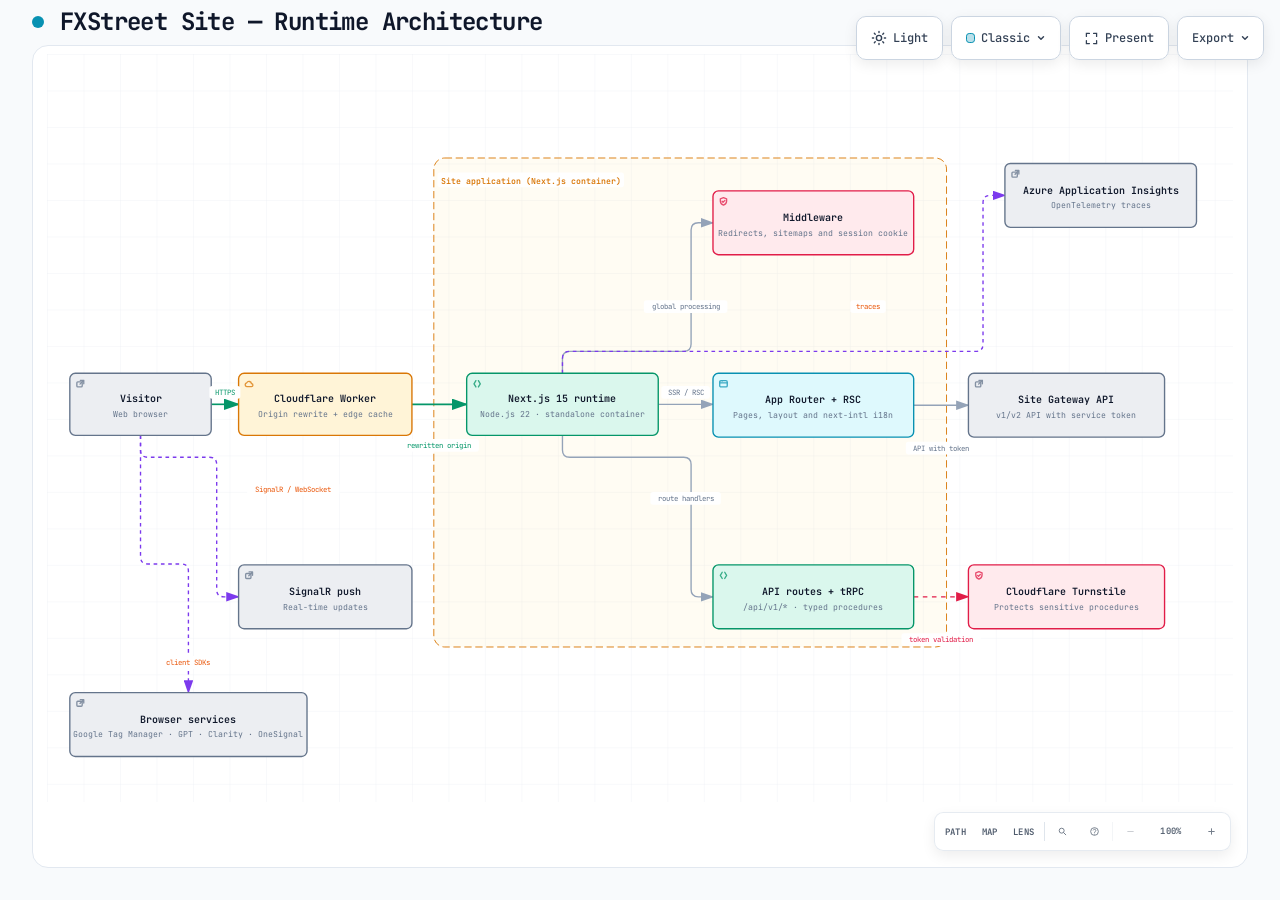
==== architecture/site/index.html @ 3ddbf37e "Publish Site runtime architecture diagram" ====
<!DOCTYPE html>
<html lang="en" data-theme="dark" data-preset="classic">
<head>
  <meta charset="UTF-8">
  <meta name="viewport" content="width=device-width, initial-scale=1.0">
  <meta name="generator" content="archify 2.16.0">
  <title>FXStreet Site — Runtime Architecture Diagram</title>
  <script>
    // Resolve the theme before first paint so light-preference users don't
    // see a dark flash. The toolbar script below re-applies with UI state.
    (function () {
      try {
        var theme = null;
        try {
          var param = new URLSearchParams(window.location.search).get('theme');
          if (param === 'light' || param === 'dark') theme = param;
          if (new URLSearchParams(window.location.search).get('embed') === '1') {
            document.documentElement.setAttribute('data-embed', 'true');
          }
          if (new URLSearchParams(window.location.search).get('present') === '1') {
            document.documentElement.setAttribute('data-present', 'true');
          }
        } catch (_) {}
        if (!theme) {
          try { theme = localStorage.getItem('archify-theme'); } catch (_) {}
        }
        if (theme !== 'light' && theme !== 'dark') {
          theme = window.matchMedia('(prefers-color-scheme: light)').matches ? 'light' : 'dark';
        }
        document.documentElement.setAttribute('data-theme', theme);
      } catch (_) {}
    })();
  </script>
  <!-- Async font load: a blackholed network must not block first paint.
       The body font stack falls back to system monospace until it lands. -->
  <link rel="preconnect" href="https://fonts.gstatic.com" crossorigin>
  <link href="https://fonts.googleapis.com/css2?family=JetBrains+Mono:wght@400;500;600;700&display=swap"
        rel="stylesheet" media="print" onload="this.media='all'">
  <noscript>
    <link href="https://fonts.googleapis.com/css2?family=JetBrains+Mono:wght@400;500;600;700&display=swap" rel="stylesheet">
  </noscript>
  <style>
    /* ==========================================================
       THEME VARIABLES — switch by toggling [data-theme] on <html>
       ========================================================== */
    :root,
    [data-theme="dark"] {
      --bg: #020617;
      --grid: #1e293b;
      --text: #ffffff;
      --text-muted: #94a3b8;
      --text-dim: #475569;
      /* UI chrome and menu hints need more contrast than SVG .t-dim accents */
      --text-faint: #7d8da1;

      --panel: rgba(15, 23, 42, 0.5);
      --panel-border: #1e293b;
      --lane-fill: rgba(15, 23, 42, 0.22);
      --lane-stroke: #334155;

      --arrow: #64748b;
      --arrow-emphasis: #34d399;

      /* Opaque mask color used behind semi-transparent component fills
         so the arrows drawn underneath are properly hidden. */
      --mask: #0f172a;

      --frontend-fill:    rgba(8, 51, 68, 0.4);
      --frontend-stroke:  #22d3ee;
      --backend-fill:     rgba(6, 78, 59, 0.4);
      --backend-stroke:   #34d399;
      --database-fill:    rgba(76, 29, 149, 0.4);
      --database-stroke:  #a78bfa;
      --cloud-fill:       rgba(120, 53, 15, 0.3);
      --cloud-stroke:     #fbbf24;
      --security-fill:    rgba(136, 19, 55, 0.4);
      --security-stroke:  #fb7185;
      --messagebus-fill:  rgba(251, 146, 60, 0.3);
      --messagebus-stroke:#fb923c;
      --external-fill:    rgba(30, 41, 59, 0.5);
      --external-stroke:  #94a3b8;

      --toolbar-bg:       rgba(15, 23, 42, 0.8);
      --toolbar-border:   #334155;
      --toolbar-text:     #e2e8f0;
      --toolbar-hover:    rgba(15, 23, 42, 0.95);
      --toolbar-menu-bg:  #0f172a;
    }

    [data-theme="light"] {
      --bg: #f8fafc;
      --grid: #e2e8f0;
      --text: #0f172a;
      --text-muted: #64748b;
      --text-dim: #94a3b8;
      --text-faint: #64748b;

      --panel: #ffffff;
      --panel-border: #e2e8f0;
      --lane-fill: rgba(248, 250, 252, 0.65);
      --lane-stroke: #cbd5e1;

      --arrow: #94a3b8;
      --arrow-emphasis: #059669;

      --mask: #ffffff;

      --frontend-fill:    rgba(34, 211, 238, 0.15);
      --frontend-stroke:  #0891b2;
      --backend-fill:     rgba(52, 211, 153, 0.18);
      --backend-stroke:   #059669;
      --database-fill:    rgba(167, 139, 250, 0.2);
      --database-stroke:  #7c3aed;
      --cloud-fill:       rgba(251, 191, 36, 0.18);
      --cloud-stroke:     #d97706;
      --security-fill:    rgba(251, 113, 133, 0.15);
      --security-stroke:  #e11d48;
      --messagebus-fill:  rgba(251, 146, 60, 0.15);
      --messagebus-stroke:#ea580c;
      --external-fill:    rgba(148, 163, 184, 0.18);
      --external-stroke:  #64748b;

      --toolbar-bg:       rgba(255, 255, 255, 0.92);
      --toolbar-border:   #cbd5e1;
      --toolbar-text:     #334155;
      --toolbar-hover:    #ffffff;
      --toolbar-menu-bg:  #ffffff;
    }

    /* ==========================================================
       SIGNAL FLOW — an opt-in, motion-forward visual preset.
       The variables also target a standalone exported SVG, whose
       root carries data-preset and data-theme directly.
       ========================================================== */
    [data-preset="signal-flow"][data-theme="dark"] {
      --bg: #030711;
      --grid: #15233a;
      --panel: rgba(6, 14, 28, 0.78);
      --panel-border: #1d3350;
      --lane-fill: rgba(9, 22, 40, 0.5);
      --lane-stroke: #2c4564;
      --text: #f5fbff;
      --text-muted: #9eb0c7;
      --text-dim: #52667f;
      --text-faint: #7890ad;
      --mask: #07101e;
      --frontend-fill: rgba(6, 182, 212, 0.14);
      --frontend-stroke: #67e8f9;
      --backend-fill: rgba(16, 185, 129, 0.14);
      --backend-stroke: #5eead4;
      --database-fill: rgba(139, 92, 246, 0.16);
      --database-stroke: #c4b5fd;
      --cloud-fill: rgba(245, 158, 11, 0.13);
      --cloud-stroke: #fcd34d;
      --security-fill: rgba(244, 63, 94, 0.13);
      --security-stroke: #fda4af;
      --messagebus-fill: rgba(249, 115, 22, 0.13);
      --messagebus-stroke: #fdba74;
      --external-fill: rgba(71, 85, 105, 0.24);
      --external-stroke: #a5b4c7;
      --arrow: #7890ad;
      --arrow-emphasis: #2dd4bf;
      --toolbar-bg: rgba(7, 16, 30, 0.86);
      --toolbar-border: #29415f;
      --toolbar-menu-bg: #07101e;
    }

    [data-preset="signal-flow"][data-theme="light"] {
      --bg: #f4f9fc;
      --grid: #d4e5ee;
      --panel: rgba(255, 255, 255, 0.82);
      --panel-border: #bfd5e2;
      --lane-fill: rgba(232, 243, 248, 0.62);
      --lane-stroke: #a9c5d5;
      --text: #102638;
      --text-muted: #587287;
      --text-dim: #8aa2b4;
      --text-faint: #668397;
      --mask: #ffffff;
      --frontend-fill: rgba(6, 182, 212, 0.09);
      --frontend-stroke: #0789a1;
      --backend-fill: rgba(5, 150, 105, 0.09);
      --backend-stroke: #087f69;
      --database-fill: rgba(124, 58, 237, 0.09);
      --database-stroke: #7254c7;
      --cloud-fill: rgba(217, 119, 6, 0.08);
      --cloud-stroke: #b9670b;
      --security-fill: rgba(225, 29, 72, 0.08);
      --security-stroke: #c53a59;
      --messagebus-fill: rgba(234, 88, 12, 0.08);
      --messagebus-stroke: #c65f27;
      --external-fill: rgba(100, 116, 139, 0.1);
      --external-stroke: #607a8c;
      --arrow: #7b97aa;
      --arrow-emphasis: #0d9488;
    }

    /* ==========================================================
       BLUEPRINT — a review-first drafting preset for deployment,
       infrastructure, and technical design documentation. It keeps
       the same semantic palette and geometry while trading glow for
       precise grid contrast, squared materials, and drafting marks.
       ========================================================== */
    [data-preset="blueprint"][data-theme="dark"] {
      --bg: #06131f;
      --grid: #17425a;
      --panel: rgba(7, 27, 43, 0.9);
      --panel-border: #27627f;
      --lane-fill: rgba(10, 43, 66, 0.36);
      --lane-stroke: #34799a;
      --text: #e3f6ff;
      --text-muted: #91b8ca;
      --text-dim: #557e92;
      --text-faint: #739caf;
      --mask: #0a2031;
      --frontend-fill: rgba(26, 157, 193, 0.14);
      --frontend-stroke: #66d9ef;
      --backend-fill: rgba(31, 155, 124, 0.13);
      --backend-stroke: #69dfbd;
      --database-fill: rgba(120, 105, 196, 0.14);
      --database-stroke: #b4a8ff;
      --cloud-fill: rgba(197, 145, 43, 0.13);
      --cloud-stroke: #ffd166;
      --security-fill: rgba(199, 76, 104, 0.13);
      --security-stroke: #ff8da1;
      --messagebus-fill: rgba(207, 112, 49, 0.13);
      --messagebus-stroke: #ffad66;
      --external-fill: rgba(84, 119, 139, 0.18);
      --external-stroke: #a7cad9;
      --arrow: #78a3b7;
      --arrow-emphasis: #64dfc1;
      --toolbar-bg: rgba(7, 28, 45, 0.92);
      --toolbar-border: #34799a;
      --toolbar-text: #d8f3ff;
      --toolbar-hover: rgba(18, 58, 83, 0.95);
      --toolbar-menu-bg: #0a2031;
    }

    [data-preset="blueprint"][data-theme="light"] {
      --bg: #edf7fa;
      --grid: #b5d5e1;
      --panel: rgba(249, 253, 255, 0.94);
      --panel-border: #78aabd;
      --lane-fill: rgba(210, 232, 240, 0.42);
      --lane-stroke: #83b2c4;
      --text: #123344;
      --text-muted: #4e7486;
      --text-dim: #86a6b4;
      --text-faint: #668c9d;
      --mask: #f9fdff;
      --frontend-fill: rgba(8, 145, 178, 0.08);
      --frontend-stroke: #087f9c;
      --backend-fill: rgba(5, 128, 101, 0.08);
      --backend-stroke: #08755f;
      --database-fill: rgba(100, 75, 180, 0.08);
      --database-stroke: #6757a8;
      --cloud-fill: rgba(181, 120, 15, 0.08);
      --cloud-stroke: #a86609;
      --security-fill: rgba(190, 48, 80, 0.07);
      --security-stroke: #b32f50;
      --messagebus-fill: rgba(196, 81, 22, 0.07);
      --messagebus-stroke: #b65120;
      --external-fill: rgba(79, 112, 128, 0.08);
      --external-stroke: #506f7e;
      --arrow: #6d93a5;
      --arrow-emphasis: #087f69;
      --toolbar-bg: rgba(247, 252, 254, 0.94);
      --toolbar-border: #8ab5c5;
      --toolbar-text: #294f61;
      --toolbar-hover: #ffffff;
      --toolbar-menu-bg: #f9fdff;
    }

    /* ==========================================================
       EDITORIAL — a warm, publication-minded preset for design
       reviews, launch notes, and documentation. The diagram keeps
       the same semantic palette and exact geometry, but trades
       software chrome for paper, ink, ruled structure, and one
       restrained vermilion accent.
       ========================================================== */
    [data-preset="editorial"][data-theme="dark"] {
      --bg: #181611;
      --grid: #39342a;
      --panel: rgba(35, 31, 24, 0.96);
      --panel-border: #625a4a;
      --lane-fill: rgba(52, 46, 35, 0.46);
      --lane-stroke: #726957;
      --text: #f4eddf;
      --text-muted: #b9ae9b;
      --text-dim: #776e60;
      --text-faint: #9d917e;
      --mask: #231f18;
      --frontend-fill: rgba(43, 133, 142, 0.16);
      --frontend-stroke: #7fc6c7;
      --backend-fill: rgba(63, 132, 92, 0.16);
      --backend-stroke: #8fc29e;
      --database-fill: rgba(117, 91, 141, 0.17);
      --database-stroke: #c0a4d0;
      --cloud-fill: rgba(170, 119, 49, 0.16);
      --cloud-stroke: #d8ad68;
      --security-fill: rgba(157, 69, 65, 0.17);
      --security-stroke: #df9085;
      --messagebus-fill: rgba(174, 79, 42, 0.16);
      --messagebus-stroke: #df946f;
      --external-fill: rgba(126, 115, 96, 0.18);
      --external-stroke: #b8ad99;
      --arrow: #948978;
      --arrow-emphasis: #dd6b3d;
      --toolbar-bg: rgba(35, 31, 24, 0.92);
      --toolbar-border: #625a4a;
      --toolbar-text: #eee5d5;
      --toolbar-hover: #302a20;
      --toolbar-menu-bg: #231f18;
    }

    [data-preset="editorial"][data-theme="light"] {
      --bg: #f2eee5;
      --grid: #d8d0c2;
      --panel: rgba(251, 248, 241, 0.97);
      --panel-border: #c4b9a6;
      --lane-fill: rgba(229, 221, 207, 0.42);
      --lane-stroke: #b8aa94;
      --text: #242018;
      --text-muted: #6f6658;
      --text-dim: #a09788;
      --text-faint: #817767;
      --mask: #fbf8f1;
      --frontend-fill: rgba(31, 117, 126, 0.09);
      --frontend-stroke: #287e84;
      --backend-fill: rgba(42, 119, 75, 0.09);
      --backend-stroke: #397b53;
      --database-fill: rgba(105, 75, 130, 0.09);
      --database-stroke: #765d86;
      --cloud-fill: rgba(157, 103, 31, 0.1);
      --cloud-stroke: #9a671f;
      --security-fill: rgba(153, 58, 52, 0.09);
      --security-stroke: #9e463f;
      --messagebus-fill: rgba(182, 70, 27, 0.09);
      --messagebus-stroke: #ad4b25;
      --external-fill: rgba(101, 91, 75, 0.09);
      --external-stroke: #746b5e;
      --arrow: #8a806f;
      --arrow-emphasis: #bb4c23;
      --toolbar-bg: rgba(251, 248, 241, 0.94);
      --toolbar-border: #c4b9a6;
      --toolbar-text: #40392f;
      --toolbar-hover: #fffdf8;
      --toolbar-menu-bg: #fbf8f1;
    }

    * { margin: 0; padding: 0; box-sizing: border-box; }

    body {
      font-family: 'JetBrains Mono', ui-monospace, SFMono-Regular, Menlo, Consolas, 'DejaVu Sans Mono', 'Liberation Mono', 'Noto Sans Mono CJK SC', 'PingFang SC', 'Hiragino Sans GB', 'Microsoft YaHei', monospace;
      background: var(--bg);
      min-height: 100vh;
      padding: 2rem;
      color: var(--text);
      transition: background 0.2s ease, color 0.2s ease;
    }

    html[data-preset="signal-flow"] body {
      background-image:
        radial-gradient(circle at 18% -8%, rgba(34, 211, 238, 0.14), transparent 34rem),
        radial-gradient(circle at 92% 18%, rgba(139, 92, 246, 0.12), transparent 30rem);
      background-attachment: fixed;
    }
    html[data-preset="signal-flow"][data-theme="light"] body {
      background-image:
        radial-gradient(circle at 18% -8%, rgba(6, 182, 212, 0.12), transparent 34rem),
        radial-gradient(circle at 92% 18%, rgba(139, 92, 246, 0.08), transparent 30rem);
    }
    html[data-preset="blueprint"] body {
      background-image:
        linear-gradient(var(--grid) 1px, transparent 1px),
        linear-gradient(90deg, var(--grid) 1px, transparent 1px);
      background-size: 32px 32px;
      background-position: -1px -1px;
      background-attachment: fixed;
    }
    html[data-preset="editorial"] body {
      background-image:
        linear-gradient(90deg, transparent 0, transparent 5.4rem, color-mix(in srgb, var(--security-stroke) 18%, transparent) 5.4rem, color-mix(in srgb, var(--security-stroke) 18%, transparent) calc(5.4rem + 1px), transparent calc(5.4rem + 1px)),
        repeating-linear-gradient(0deg, transparent 0, transparent 31px, color-mix(in srgb, var(--grid) 36%, transparent) 31px, color-mix(in srgb, var(--grid) 36%, transparent) 32px);
      background-attachment: fixed;
    }

    /* Gallery/embed mode keeps the generated artifact as the source of truth
       while presenting only its diagram surface inside a proof card. */
    html[data-embed="true"] body {
      min-height: 0;
      padding: 0;
      overflow: hidden;
      background: var(--bg);
      background-image: none;
    }
    html[data-embed="true"] .toolbar,
    html[data-embed="true"] .header,
    html[data-embed="true"] .cards,
    html[data-embed="true"] .diagram-nav,
    html[data-embed="true"] .overview-map,
    html[data-embed="true"] .focus-chip,
    html[data-embed="true"] .route-probe,
    html[data-embed="true"] .semantic-lens,
    html[data-embed="true"] .diagram-guide,
    html[data-embed="true"] .node-finder,
    html[data-embed="true"] .guided-views { display: none !important; }
    html[data-embed="true"] .container { max-width: none; }
    html[data-embed="true"] .diagram-container {
      padding: 0.5rem;
      border: 0;
      border-radius: 0;
      box-shadow: none;
    }
    html[data-embed="true"] .diagram-container svg { min-width: 0; }

    /* Share Chapter Cue lives in the HTML viewer layer, not inside the SVG.
       It gives one-shot embeds a title, authored note, truthful stop order,
       and lifecycle state while canonical diagram geometry stays untouched. */
    .share-chapter-cue { display: none; }
    html[data-embed="true"][data-share-playback="true"] .share-chapter-cue:not([hidden]),
    html[data-embed="true"][data-share-moment="true"] .share-chapter-cue:not([hidden]) {
      position: absolute;
      z-index: 18;
      top: 0.85rem;
      left: 50%;
      display: grid;
      grid-template-columns: auto minmax(9rem, 13.5rem) minmax(0, 1fr);
      align-items: center;
      gap: 0.45rem 0.85rem;
      width: min(52rem, calc(100% - 1.5rem));
      min-height: 3.35rem;
      padding: 0.55rem 0.75rem 0.65rem;
      overflow: hidden;
      border: 1px solid color-mix(in srgb, var(--frontend-stroke) 42%, var(--toolbar-border));
      border-radius: 0.75rem;
      background:
        linear-gradient(115deg, color-mix(in srgb, var(--frontend-fill) 52%, transparent), transparent 45%),
        color-mix(in srgb, var(--toolbar-menu-bg) 92%, transparent);
      color: var(--toolbar-text);
      box-shadow: 0 14px 42px rgba(0, 0, 0, 0.3), inset 0 1px 0 rgba(255, 255, 255, 0.045);
      backdrop-filter: blur(16px);
      pointer-events: none;
      animation: archify-share-cue-enter 280ms cubic-bezier(0.22, 1, 0.36, 1) both;
    }
    html[data-preset="blueprint"] .share-chapter-cue {
      border-radius: 0.2rem;
      background:
        linear-gradient(90deg, color-mix(in srgb, var(--frontend-fill) 46%, transparent), transparent 36%),
        var(--toolbar-menu-bg);
      box-shadow: 0 10px 28px rgba(0, 0, 0, 0.2);
      backdrop-filter: none;
    }
    html[data-preset="editorial"] .share-chapter-cue {
      border-color: var(--panel-border);
      background:
        linear-gradient(90deg, color-mix(in srgb, var(--security-fill) 58%, transparent), transparent 42%),
        var(--toolbar-menu-bg);
      box-shadow: 0 10px 30px color-mix(in srgb, #000 18%, transparent);
      backdrop-filter: none;
    }
    html[data-preset="editorial"] .share-chapter-state { color: var(--arrow-emphasis); }
    html[data-preset="editorial"] .share-chapter-state::before {
      border-radius: 0;
      box-shadow: none;
      transform: rotate(45deg) scale(0.8);
    }
    .share-chapter-index {
      display: grid;
      gap: 0.12rem;
      min-width: 5rem;
      padding-right: 0.75rem;
      border-right: 1px solid var(--toolbar-border);
    }
    .share-chapter-state {
      display: inline-flex;
      align-items: center;
      gap: 0.36rem;
      color: var(--frontend-stroke);
      font-size: 0.5rem;
      font-weight: 800;
      letter-spacing: 0.14em;
      text-transform: uppercase;
    }
    .share-chapter-state::before {
      width: 0.38rem;
      height: 0.38rem;
      border-radius: 50%;
      background: currentColor;
      box-shadow: 0 0 10px currentColor;
      content: '';
    }
    .share-chapter-cue[data-state="playing"] .share-chapter-state::before {
      animation: archify-share-cue-pulse 1.15s ease-in-out infinite;
    }
    .share-chapter-count {
      color: var(--text-faint);
      font-size: 0.5rem;
      font-weight: 700;
      letter-spacing: 0.08em;
      text-transform: uppercase;
    }
    .share-chapter-copy { min-width: 0; }
    .share-chapter-copy strong,
    .share-chapter-copy small,
    .share-chapter-route {
      display: block;
      overflow: hidden;
      text-overflow: ellipsis;
      white-space: nowrap;
    }
    .share-chapter-copy strong {
      color: var(--toolbar-text);
      font-size: 0.6875rem;
      line-height: 1.35;
    }
    .share-chapter-copy small {
      margin-top: 0.08rem;
      color: var(--text-muted);
      font-size: 0.5rem;
      line-height: 1.35;
    }
    .share-chapter-route {
      color: color-mix(in srgb, var(--frontend-stroke) 76%, var(--text-muted));
      font-size: 0.5625rem;
      font-weight: 650;
      letter-spacing: 0.015em;
      text-align: right;
    }
    .share-chapter-progress {
      position: absolute;
      right: 0;
      bottom: 0;
      left: 0;
      height: 2px;
      overflow: hidden;
      background: color-mix(in srgb, var(--toolbar-border) 72%, transparent);
    }
    .share-chapter-progress span {
      display: block;
      width: 100%;
      height: 100%;
      background: linear-gradient(90deg, var(--frontend-stroke), var(--database-stroke));
      box-shadow: 0 0 12px var(--frontend-stroke);
      transform: scaleX(0);
      transform-origin: left center;
    }

    /* Presentation Stage is a viewer-only layer: it gives the live diagram
       the viewport while keeping guided views, theme, focus, and exports real.
       Embed mode wins when both query parameters are present. */
    html[data-present="true"]:not([data-embed="true"]) body {
      height: 100dvh;
      min-height: 0;
      padding: 1rem;
      overflow: hidden;
    }
    html[data-present="true"]:not([data-embed="true"]) .container {
      display: flex;
      flex-direction: column;
      gap: 0.75rem;
      width: 100%;
      max-width: none;
      height: calc(100dvh - 2rem);
    }
    html[data-present="true"]:not([data-embed="true"]) .header {
      flex: none;
      min-width: 0;
      margin: 0;
      padding-right: 23rem;
    }
    html[data-present="true"]:not([data-embed="true"]) .header-row { margin-bottom: 0.25rem; }
    html[data-present="true"]:not([data-embed="true"]) .subtitle {
      overflow: hidden;
      text-overflow: ellipsis;
      white-space: nowrap;
    }
    html[data-present="true"]:not([data-embed="true"]) .guided-views {
      flex: none;
      margin-bottom: 0;
    }
    html[data-present="true"]:not([data-embed="true"]) .diagram-container {
      display: flex;
      flex: 1 1 auto;
      align-items: center;
      justify-content: center;
      min-height: 0;
      padding: 0.75rem;
      padding-bottom: calc(0.75rem + var(--archify-nav-reserve));
    }
    html[data-present="true"]:not([data-embed="true"]) .diagram-container > svg {
      flex: 1 1 auto;
      height: 100%;
      min-height: 0;
      width: 100%;
      min-width: 0;
    }
    html[data-present="true"]:not([data-embed="true"]) .cards { display: none; }
    html[data-present="true"]:not([data-embed="true"]) #btn-present {
      border-color: var(--frontend-stroke);
      color: var(--frontend-stroke);
    }

    /* The reader owns only the outer scale. Wide diagrams keep one authored
       SVG/viewBox while the runtime chooses a desktop width from the actual
       vertical budget. This avoids device-specific files and breakpoint
       jumps between a laptop and a tall monitor. */
    .container {
      width: 100%;
      max-width: var(--archify-reader-width, 1440px);
      margin: 0 auto;
    }
    @media (min-width: 768px) and (max-height: 920px) {
      .header { margin-bottom: 1rem; }
      .diagram-container { padding: 1rem; }
      .cards { margin-top: 1rem; }
      .card { padding: 1rem; }
    }

    .header { margin-bottom: 1.5rem; padding-right: 29.5rem; }

    html[data-preset="signal-flow"] .header,
    html[data-preset="blueprint"] .header,
    html[data-preset="editorial"] .header { padding-right: 29.5rem; }

    .header-row {
      display: flex;
      align-items: center;
      gap: 1rem;
      margin-bottom: 0.5rem;
    }

    .pulse-dot {
      width: 12px;
      height: 12px;
      background: var(--frontend-stroke);
      border-radius: 50%;
      animation: none;
    }

    html[data-motion-capable="true"] .pulse-dot { animation: pulse 2s infinite; }

    @keyframes pulse {
      0%, 100% { opacity: 1; }
      50% { opacity: 0.5; }
    }

    h1 {
      font-size: 1.5rem;
      font-weight: 700;
      letter-spacing: -0.025em;
    }

    .subtitle {
      color: var(--text-muted);
      font-size: 0.875rem;
      margin-left: 1.75rem;
    }

    html[data-preset="signal-flow"] .header-row::after {
      content: attr(data-preset-badge-signal-flow);
      margin-left: auto;
      color: var(--frontend-stroke);
      border: 1px solid var(--frontend-stroke);
      border-radius: 999px;
      padding: 0.28rem 0.6rem;
      font-size: 0.625rem;
      letter-spacing: 0.12em;
      opacity: 0.82;
      box-shadow: 0 0 20px rgba(34, 211, 238, 0.12);
      white-space: nowrap;
    }

    html[data-preset="blueprint"] .pulse-dot {
      width: 10px;
      height: 10px;
      border: 1px solid var(--frontend-stroke);
      border-radius: 1px;
      background: transparent;
      box-shadow: inset 0 0 0 2px var(--bg);
      transform: rotate(45deg);
      animation: none;
    }
    html[data-preset="blueprint"] .header-row::after {
      content: attr(data-preset-badge-blueprint);
      margin-left: auto;
      padding: 0.28rem 0.55rem;
      border-top: 1px solid var(--frontend-stroke);
      border-bottom: 1px solid var(--frontend-stroke);
      color: var(--frontend-stroke);
      font-size: 0.5625rem;
      font-weight: 700;
      letter-spacing: 0.14em;
      white-space: nowrap;
    }

    html[data-preset="editorial"] h1,
    html[data-preset="editorial"] .card h3 {
      font-family: Georgia, 'Times New Roman', 'Songti SC', STSong, serif;
      letter-spacing: -0.02em;
    }
    html[data-preset="editorial"] h1 { font-size: 1.72rem; font-weight: 600; }
    html[data-preset="editorial"] .pulse-dot {
      width: 9px;
      height: 9px;
      border: 1px solid var(--arrow-emphasis);
      border-radius: 0;
      background: var(--arrow-emphasis);
      box-shadow: 0 0 0 3px color-mix(in srgb, var(--arrow-emphasis) 14%, transparent);
      transform: rotate(45deg);
      animation: none;
    }
    html[data-preset="editorial"] .header-row::after {
      content: attr(data-preset-badge-editorial);
      margin-left: auto;
      padding: 0.32rem 0 0.24rem;
      border-bottom: 2px solid var(--arrow-emphasis);
      color: var(--arrow-emphasis);
      font-family: Georgia, 'Times New Roman', serif;
      font-size: 0.625rem;
      font-style: italic;
      font-weight: 600;
      letter-spacing: 0.08em;
      white-space: nowrap;
    }

    .diagram-container {
      --archify-nav-reserve: 0px;
      background: var(--panel);
      border-radius: 1rem;
      border: 1px solid var(--panel-border);
      padding: 1.5rem;
      padding-bottom: calc(1.5rem + var(--archify-nav-reserve));
      overflow: hidden;
      position: relative;
    }

    html[data-preset="signal-flow"] .diagram-container {
      position: relative;
      overflow: hidden;
      background: linear-gradient(180deg, rgba(8, 20, 38, 0.82), rgba(3, 8, 18, 0.94));
      box-shadow: inset 0 1px 0 rgba(255, 255, 255, 0.04), 0 28px 80px rgba(0, 0, 0, 0.34);
    }
    html[data-preset="signal-flow"][data-theme="light"] .diagram-container {
      background: linear-gradient(180deg, rgba(255, 255, 255, 0.9), rgba(237, 246, 250, 0.94));
      box-shadow: inset 0 1px 0 rgba(255, 255, 255, 0.72), 0 24px 60px rgba(45, 78, 99, 0.12);
    }
    html[data-preset="blueprint"] .diagram-container {
      border-color: var(--panel-border);
      border-radius: 0.35rem;
      background: var(--panel);
      box-shadow:
        inset 0 0 0 1px color-mix(in srgb, var(--panel-border) 34%, transparent),
        0 18px 48px rgba(0, 0, 0, 0.16);
    }
    html[data-preset="blueprint"] .diagram-container::after {
      content: "";
      position: absolute;
      z-index: 10;
      inset: 0.7rem;
      pointer-events: none;
      background:
        linear-gradient(var(--frontend-stroke), var(--frontend-stroke)) left top / 1.35rem 1px no-repeat,
        linear-gradient(var(--frontend-stroke), var(--frontend-stroke)) left top / 1px 1.35rem no-repeat,
        linear-gradient(var(--frontend-stroke), var(--frontend-stroke)) right top / 1.35rem 1px no-repeat,
        linear-gradient(var(--frontend-stroke), var(--frontend-stroke)) right top / 1px 1.35rem no-repeat,
        linear-gradient(var(--frontend-stroke), var(--frontend-stroke)) left bottom / 1.35rem 1px no-repeat,
        linear-gradient(var(--frontend-stroke), var(--frontend-stroke)) left bottom / 1px 1.35rem no-repeat,
        linear-gradient(var(--frontend-stroke), var(--frontend-stroke)) right bottom / 1.35rem 1px no-repeat,
        linear-gradient(var(--frontend-stroke), var(--frontend-stroke)) right bottom / 1px 1.35rem no-repeat;
      opacity: 0.58;
    }
    html[data-preset="editorial"] .diagram-container {
      overflow: hidden;
      border-color: var(--panel-border);
      border-radius: 0.38rem;
      background:
        linear-gradient(90deg, color-mix(in srgb, var(--security-fill) 58%, transparent), transparent 12%),
        var(--panel);
      box-shadow:
        0 1px 0 color-mix(in srgb, var(--text) 6%, transparent),
        0 18px 48px color-mix(in srgb, #000 19%, transparent);
    }
    html[data-preset="editorial"] .diagram-container::after {
      position: absolute;
      z-index: 10;
      top: 0.72rem;
      right: 1.25rem;
      padding: 0.2rem 0.52rem;
      border: 1px solid var(--panel-border);
      background: var(--panel);
      color: var(--arrow-emphasis);
      content: attr(data-preset-badge-editorial-plate);
      font-family: Georgia, 'Times New Roman', serif;
      font-size: 0.52rem;
      font-style: italic;
      font-weight: 600;
      letter-spacing: 0.09em;
      pointer-events: none;
    }
    html[data-embed="true"][data-preset="editorial"] .diagram-container::after { display: none; }
    html[data-motion-capable="true"][data-preset="signal-flow"][data-ambient-motion="running"] .diagram-container::before {
      content: "";
      position: absolute;
      inset: 0;
      pointer-events: none;
      background: linear-gradient(115deg, transparent 28%, rgba(103, 232, 249, 0.035) 48%, transparent 68%);
      transform: translateX(-70%);
      animation: archify-signal-scan 4.8s ease-in-out 1 both;
    }

    /* Motion Governor gives the reader a real static state and gives the
       strongest semantic action the only motion budget. Atmosphere resets to
       its authored base instead of freezing mid-cycle. Static artifacts never
       start a decorative pulse or scan. */
    html:not([data-motion-capable="true"]) svg[data-animation="trace"] [data-animate] {
      animation: none !important;
    }
    html[data-motion="still"] .pulse-dot,
    html[data-motion="still"] .diagram-container::before,
    html[data-motion="still"] svg[data-animation="trace"] [data-animate],
    html[data-motion-owner] .pulse-dot,
    html[data-motion-owner] .diagram-container::before,
    html[data-motion-owner] svg[data-animation="trace"] [data-animate],
    html[data-embed="true"] .pulse-dot,
    html[data-embed="true"] .diagram-container::before,
    html[data-share-playback="true"] .pulse-dot,
    html[data-share-playback="true"] .diagram-container::before,
    html[data-document-hidden="true"] .pulse-dot,
    html[data-document-hidden="true"] .diagram-container::before,
    html[data-document-hidden="true"] svg[data-animation="trace"] [data-animate] {
      animation: none !important;
    }
    html[data-motion="still"] .diagram-container::before,
    html[data-motion-owner] .diagram-container::before,
    html[data-embed="true"] .diagram-container::before,
    html[data-share-playback="true"] .diagram-container::before {
      opacity: 0;
    }
    html[data-motion="still"] .guided-view-progress span,
    html[data-motion="still"] .guided-story-caption,
    html[data-motion="still"] .story-trail-flow,
    html[data-motion="still"] .intent-trace-flow,
    html[data-motion="still"] .route-probe-flow,
    html[data-motion="still"] .route-journey-flow,
    html[data-motion="still"] .semantic-lens-flow,
    html[data-motion="still"] .diagram-guide,
    html[data-motion="still"] [data-story-step],
    html[data-motion="still"] .overview-map-live,
    html[data-motion="still"] .guided-view-stop,
    html[data-motion="still"] .share-chapter-cue,
    html[data-motion="still"] .share-chapter-state::before,
    html[data-motion="still"] .share-chapter-progress span,
    html[data-document-hidden="true"] .guided-view-progress span,
    html[data-document-hidden="true"] .story-trail-flow,
    html[data-document-hidden="true"] .intent-trace-flow,
    html[data-document-hidden="true"] .route-probe-flow,
    html[data-document-hidden="true"] .route-journey-flow,
    html[data-document-hidden="true"] .semantic-lens-flow,
    html[data-document-hidden="true"] .diagram-guide,
    html[data-document-hidden="true"] [data-story-step],
    html[data-document-hidden="true"] .overview-map-live,
    html[data-document-hidden="true"] .guided-view-stop,
    html[data-document-hidden="true"] .share-chapter-cue,
    html[data-document-hidden="true"] .share-chapter-state::before,
    html[data-document-hidden="true"] .share-chapter-progress span {
      animation: none !important;
    }
    html[data-motion="still"] .guided-view-progress span {
      transform: scaleX(1) !important;
    }
    html[data-motion="still"] svg[data-story-playing="true"] .story-trail-flow {
      stroke-dasharray: none;
      stroke-dashoffset: 0;
      opacity: 0.55;
    }
    html[data-motion="still"] .intent-trace-flow,
    html[data-motion="still"] .route-probe-flow {
      stroke-dasharray: none;
      stroke-dashoffset: 0;
      opacity: 0.72;
    }
    html[data-motion="still"] .route-journey-overlay,
    html[data-document-hidden="true"] .route-journey-overlay { display: none !important; }
    html[data-motion="still"] .relationship-pulse-overlay,
    html[data-motion="still"] .story-carrier-overlay,
    html[data-document-hidden="true"] .story-carrier-overlay { display: none !important; }
    html[data-motion="still"] .chapter-handoff-overlay { display: none !important; }
    html[data-motion="still"] .chapter-handoff-anchor { animation: none !important; }
    html[data-motion="still"] .guided-view-chapter,
    html[data-motion="still"] svg [data-node-id],
    html[data-motion="still"] svg [data-edge-from],
    html[data-motion="still"] svg [data-detail],
    html[data-motion="still"] svg [data-detail-anchor],
    html[data-motion="still"] svg [data-legend-hit],
    html[data-motion="still"] svg {
      transition: none !important;
    }

    svg {
      width: 100%;
      min-width: min(900px, 100%);
      display: block;
      transform-origin: 0 0;
      transition: transform 0.18s ease;
    }

    .diagram-container.is-camera-moving svg {
      transition: transform 0.42s cubic-bezier(0.22, 1, 0.36, 1);
    }
    .diagram-container.is-camera-transaction svg { transition: none; }
    .diagram-container.is-pannable { cursor: grab; }
    .diagram-container.is-panning { cursor: grabbing; user-select: none; }
    .diagram-container.is-panning svg { transition: none; }

    .diagram-nav {
      position: absolute;
      right: 1rem;
      bottom: 1rem;
      z-index: 12;
      display: inline-flex;
      align-items: center;
      max-width: calc(100% - 2rem);
      padding: 0.15rem;
      gap: 0;
      overflow-x: auto;
      border: 1px solid color-mix(in srgb, var(--toolbar-border) 48%, transparent);
      border-radius: 0.58rem;
      background: color-mix(in srgb, var(--toolbar-bg) 82%, transparent);
      box-shadow: 0 5px 14px rgba(0, 0, 0, 0.07);
      backdrop-filter: blur(10px);
      scrollbar-width: none;
    }
    .diagram-nav::-webkit-scrollbar { display: none; }
    .diagram-nav button,
    .focus-chip button,
    .guided-views button {
      border: 0;
      background: transparent;
      color: var(--toolbar-text);
      font: inherit;
      cursor: pointer;
    }
    .diagram-nav button {
      min-width: 2rem;
      height: 2rem;
      padding: 0 0.35rem;
      border-radius: 0.35rem;
      color: color-mix(in srgb, var(--toolbar-text) 68%, transparent);
      font-size: 0.56rem;
      font-weight: 600;
      letter-spacing: 0.02em;
      transition: background 0.15s, color 0.15s;
    }
    .diagram-nav button:hover,
    .diagram-nav button:focus-visible,
    .focus-chip button:hover,
    .focus-chip button:focus-visible,
    .guided-views button:hover,
    .guided-views button:focus-visible { background: var(--toolbar-hover); }
    .diagram-nav button:focus-visible,
    .focus-chip button:focus-visible,
    .guided-views button:focus-visible {
      outline: 2px solid var(--frontend-stroke);
      outline-offset: 1px;
    }
    .diagram-nav button:disabled { opacity: 0.38; cursor: default; }
    .diagram-nav button:disabled:hover { background: transparent; }
    .diagram-nav #btn-route-probe,
    .diagram-nav #btn-overview-map,
    .diagram-nav #btn-semantic-lens {
      min-width: auto;
      padding-inline: 0.5rem;
      color: color-mix(in srgb, var(--toolbar-text) 86%, transparent);
      font-weight: 650;
    }
    .diagram-nav #btn-node-finder,
    .diagram-nav [data-view="out"] {
      position: relative;
      margin-left: 0.25rem;
    }
    .diagram-nav #btn-node-finder::before,
    .diagram-nav [data-view="out"]::before {
      position: absolute;
      top: 0.4rem;
      bottom: 0.4rem;
      left: -0.13rem;
      width: 1px;
      background: color-mix(in srgb, var(--toolbar-border) 62%, transparent);
      content: "";
      pointer-events: none;
    }
    .diagram-nav-icon {
      display: block;
      width: 0.72rem;
      height: 0.72rem;
      margin: auto;
      background: currentColor;
      -webkit-mask-position: center;
      -webkit-mask-repeat: no-repeat;
      -webkit-mask-size: contain;
      mask-position: center;
      mask-repeat: no-repeat;
      mask-size: contain;
    }
    .diagram-nav-icon.find {
      -webkit-mask-image: url("data:image/svg+xml,%3Csvg xmlns='http://www.w3.org/2000/svg' viewBox='0 0 20 20'%3E%3Ccircle cx='8.5' cy='8.5' r='4.5' fill='none' stroke='black' stroke-width='1.8'/%3E%3Cpath d='m12 12 4 4' fill='none' stroke='black' stroke-width='1.8' stroke-linecap='round'/%3E%3C/svg%3E");
      mask-image: url("data:image/svg+xml,%3Csvg xmlns='http://www.w3.org/2000/svg' viewBox='0 0 20 20'%3E%3Ccircle cx='8.5' cy='8.5' r='4.5' fill='none' stroke='black' stroke-width='1.8'/%3E%3Cpath d='m12 12 4 4' fill='none' stroke='black' stroke-width='1.8' stroke-linecap='round'/%3E%3C/svg%3E");
    }
    .diagram-nav-icon.guide {
      -webkit-mask-image: url("data:image/svg+xml,%3Csvg xmlns='http://www.w3.org/2000/svg' viewBox='0 0 20 20'%3E%3Ccircle cx='10' cy='10' r='7' fill='none' stroke='black' stroke-width='1.7'/%3E%3Cpath d='M7.8 7.3a2.4 2.4 0 014.6.9c0 1.8-2.4 2-2.4 3.7M10 14.9h.01' fill='none' stroke='black' stroke-width='1.7' stroke-linecap='round'/%3E%3C/svg%3E");
      mask-image: url("data:image/svg+xml,%3Csvg xmlns='http://www.w3.org/2000/svg' viewBox='0 0 20 20'%3E%3Ccircle cx='10' cy='10' r='7' fill='none' stroke='black' stroke-width='1.7'/%3E%3Cpath d='M7.8 7.3a2.4 2.4 0 014.6.9c0 1.8-2.4 2-2.4 3.7M10 14.9h.01' fill='none' stroke='black' stroke-width='1.7' stroke-linecap='round'/%3E%3C/svg%3E");
    }
    .diagram-nav-icon.minus {
      -webkit-mask-image: url("data:image/svg+xml,%3Csvg xmlns='http://www.w3.org/2000/svg' viewBox='0 0 20 20'%3E%3Cpath d='M5 10h10' fill='none' stroke='black' stroke-width='1.8' stroke-linecap='round'/%3E%3C/svg%3E");
      mask-image: url("data:image/svg+xml,%3Csvg xmlns='http://www.w3.org/2000/svg' viewBox='0 0 20 20'%3E%3Cpath d='M5 10h10' fill='none' stroke='black' stroke-width='1.8' stroke-linecap='round'/%3E%3C/svg%3E");
    }
    .diagram-nav-icon.plus {
      -webkit-mask-image: url("data:image/svg+xml,%3Csvg xmlns='http://www.w3.org/2000/svg' viewBox='0 0 20 20'%3E%3Cpath d='M10 5v10M5 10h10' fill='none' stroke='black' stroke-width='1.8' stroke-linecap='round'/%3E%3C/svg%3E");
      mask-image: url("data:image/svg+xml,%3Csvg xmlns='http://www.w3.org/2000/svg' viewBox='0 0 20 20'%3E%3Cpath d='M10 5v10M5 10h10' fill='none' stroke='black' stroke-width='1.8' stroke-linecap='round'/%3E%3C/svg%3E");
    }
    .diagram-nav [data-view="reset"] {
      display: inline-flex;
      align-items: center;
      justify-content: center;
      gap: 0.2rem;
      min-width: 3.1rem;
      padding-inline: 0.35rem;
    }
    .diagram-nav [data-view="reset"][data-detail-visible] {
      min-width: 3.8rem;
    }
    .diagram-nav-detail {
      color: color-mix(in srgb, var(--toolbar-text) 52%, transparent);
      font-size: 0.44rem;
      font-weight: 700;
      line-height: 1;
      letter-spacing: 0.07em;
    }
    .diagram-nav-percent {
      color: color-mix(in srgb, var(--toolbar-text) 84%, transparent);
      font-size: 0.55rem;
      font-weight: 650;
      line-height: 1;
    }
    .diagram-container[data-camera-indicator="true"] .diagram-nav-detail,
    .diagram-container[data-camera-indicator="true"] .diagram-nav-percent { color: var(--frontend-stroke); }
    .diagram-nav #btn-diagram-guide[aria-expanded="true"] {
      color: var(--cloud-stroke);
      background: var(--toolbar-hover);
    }

    /* Semantic Radar is a deliberately simplified, viewer-only overview. It
       uses authored node bounds and the live camera viewport rather than
       cloning the canonical SVG, so IDs, filters, animation, and export state
       stay singular and deterministic. */
    .overview-map {
      position: absolute;
      right: 1rem;
      bottom: calc(4.15rem + var(--archify-nav-reserve));
      z-index: 12;
      width: 11.25rem;
      overflow: hidden;
      border: 1px solid color-mix(in srgb, var(--frontend-stroke) 52%, var(--toolbar-border));
      border-radius: 0.78rem;
      background: var(--toolbar-menu-bg);
      color: var(--toolbar-text);
      box-shadow: 0 16px 42px rgba(0, 0, 0, 0.3);
      backdrop-filter: blur(16px);
      font-size: 0.625rem;
    }
    .overview-map[hidden] { display: none; }
    .overview-map[data-docked="true"] {
      position: fixed;
      right: var(--archify-radar-right, 1rem);
      top: var(--archify-radar-top, 1rem);
      bottom: auto;
    }
    .overview-map[data-docked="true"][data-dock-side="left"] {
      right: auto;
      left: var(--archify-radar-left, 1rem);
    }
    html[data-preset="blueprint"] .overview-map { border-radius: 0.28rem; }
    .overview-map-head {
      display: grid;
      grid-template-columns: auto minmax(0, 1fr) auto;
      align-items: center;
      gap: 0.45rem;
      min-height: 2.25rem;
      padding: 0.42rem 0.48rem 0.38rem 0.55rem;
      border-bottom: 1px solid var(--toolbar-border);
      background: linear-gradient(110deg, color-mix(in srgb, var(--frontend-fill) 45%, transparent), transparent 68%);
      cursor: grab;
      touch-action: none;
      user-select: none;
    }
    .overview-map[data-panel-dragging="true"] .overview-map-head { cursor: grabbing; }
    .overview-map[data-placement-invalid="true"] {
      border-color: var(--security-stroke);
      box-shadow: 0 0 0 2px color-mix(in srgb, var(--security-stroke) 34%, transparent), 0 16px 42px rgba(0, 0, 0, 0.3);
    }
    .overview-map[data-compact="true"] {
      width: 7.4rem;
    }
    .overview-map[data-compact="true"] .overview-map-head {
      grid-template-columns: minmax(0, 1fr) auto;
      gap: 0.24rem;
      min-height: 1.5rem;
      padding: 0.05rem 0.16rem 0.05rem 0.32rem;
      border-bottom: 0;
    }
    .overview-map[data-compact="true"] .overview-map-live,
    .overview-map[data-compact="true"] .overview-map-copy,
    .overview-map[data-compact="true"] .overview-map-surface,
    .overview-map[data-compact="true"] .overview-map-hint {
      display: none;
    }
    .overview-map[data-compact="true"] .overview-map-expand { display: inline-flex; }
    .overview-map[data-compact="true"] .overview-map-close {
      width: 1.15rem;
      height: 1.15rem;
      font-size: 0.72rem;
    }
    .overview-map-live {
      width: 0.42rem;
      height: 0.42rem;
      border-radius: 50%;
      background: var(--backend-stroke);
      box-shadow: 0 0 0 0 color-mix(in srgb, var(--backend-stroke) 52%, transparent);
      animation: archify-radar-live 2.4s ease-out infinite;
    }
    .overview-map-copy { min-width: 0; line-height: 1.1; }
    .overview-map-copy strong {
      display: block;
      overflow: hidden;
      color: var(--frontend-stroke);
      font-size: 0.59rem;
      letter-spacing: 0.12em;
      text-transform: uppercase;
      white-space: nowrap;
      text-overflow: ellipsis;
    }
    .overview-map-copy small {
      display: block;
      margin-top: 0.18rem;
      overflow: hidden;
      color: var(--text-faint);
      font-size: 0.52rem;
      letter-spacing: 0.04em;
      white-space: nowrap;
      text-overflow: ellipsis;
    }
    .overview-map-expand {
      display: none;
      align-items: center;
      justify-content: center;
      min-width: 0;
      height: 1.2rem;
      padding: 0 0.34rem;
      overflow: hidden;
      border: 0;
      border-radius: 0.3rem;
      background: transparent;
      color: var(--frontend-stroke);
      font: inherit;
      font-size: 0.49rem;
      font-weight: 700;
      letter-spacing: 0.06em;
      text-transform: uppercase;
      white-space: nowrap;
      cursor: pointer;
    }
    .overview-map-close {
      width: 1.55rem;
      height: 1.55rem;
      padding: 0;
      border: 0;
      border-radius: 0.34rem;
      background: transparent;
      color: var(--toolbar-text);
      font: inherit;
      font-size: 0.9rem;
      cursor: pointer;
    }
    .overview-map-expand:hover,
    .overview-map-expand:focus-visible,
    .overview-map-close:hover,
    .overview-map-close:focus-visible { background: var(--toolbar-hover); }
    .overview-map-expand:focus-visible,
    .overview-map-close:focus-visible,
    .overview-map-surface:focus-visible,
    .overview-map-node:focus-visible {
      outline: 2px solid var(--frontend-stroke);
      outline-offset: 1px;
    }
    .overview-map-surface {
      position: relative;
      height: 7rem;
      margin: 0.42rem;
      overflow: hidden;
      border: 1px solid color-mix(in srgb, var(--panel-border) 72%, transparent);
      border-radius: 0.42rem;
      background:
        linear-gradient(color-mix(in srgb, var(--panel-border) 26%, transparent) 1px, transparent 1px),
        linear-gradient(90deg, color-mix(in srgb, var(--panel-border) 26%, transparent) 1px, transparent 1px),
        color-mix(in srgb, var(--bg) 86%, transparent);
      background-size: 12px 12px;
      cursor: crosshair;
      touch-action: none;
    }
    html[data-preset="blueprint"] .overview-map-surface { border-radius: 0.1rem; }
    .overview-map-surface > svg {
      width: 100%;
      height: 100%;
      min-width: 0;
      transform: none !important;
      transition: none !important;
      display: block;
      overflow: visible;
    }
    .overview-map-node {
      fill: var(--backend-stroke);
      fill-opacity: 0.52;
      stroke: var(--backend-stroke);
      stroke-opacity: 0.86;
      vector-effect: non-scaling-stroke;
      cursor: pointer;
      transition: fill-opacity 140ms ease, stroke-width 140ms ease, filter 140ms ease;
    }
    .overview-map-node[data-kind="frontend"],
    .overview-map-node[data-kind="start"] { fill: var(--frontend-stroke); stroke: var(--frontend-stroke); }
    .overview-map-node[data-kind="database"],
    .overview-map-node[data-kind="success"] { fill: var(--database-stroke); stroke: var(--database-stroke); }
    .overview-map-node[data-kind="cloud"],
    .overview-map-node[data-kind="waiting"] { fill: var(--cloud-stroke); stroke: var(--cloud-stroke); }
    .overview-map-node[data-kind="messagebus"] { fill: var(--messagebus-stroke); stroke: var(--messagebus-stroke); }
    .overview-map-node[data-kind="security"],
    .overview-map-node[data-kind="decision"],
    .overview-map-node[data-kind="failure"] { fill: var(--security-stroke); stroke: var(--security-stroke); }
    .overview-map-node[data-kind="external"],
    .overview-map-node[data-kind="neutral"] { fill: var(--external-stroke); stroke: var(--external-stroke); }
    .overview-map-node[data-radar-active="true"],
    .overview-map-node:hover,
    .overview-map-node:focus-visible {
      fill-opacity: 0.92;
      stroke-width: 2.2;
      filter: drop-shadow(0 0 3px currentColor);
    }
    .overview-map-viewport {
      fill: color-mix(in srgb, var(--frontend-fill) 56%, transparent);
      stroke: var(--frontend-stroke);
      stroke-width: 2;
      vector-effect: non-scaling-stroke;
      pointer-events: none;
      filter: drop-shadow(0 0 3px color-mix(in srgb, var(--frontend-stroke) 54%, transparent));
    }
    .overview-map-hint {
      display: flex;
      justify-content: space-between;
      gap: 0.5rem;
      padding: 0 0.52rem 0.46rem;
      color: var(--text-faint);
      font-size: 0.49rem;
      letter-spacing: 0.06em;
      text-transform: uppercase;
    }
    .diagram-nav #btn-overview-map[aria-expanded="true"] {
      color: var(--frontend-stroke);
      background: var(--toolbar-hover);
    }
    .overview-map-feedback {
      position: absolute;
      right: 1rem;
      bottom: 4.15rem;
      z-index: 13;
      max-width: min(16rem, calc(100% - 2rem));
      padding: 0.38rem 0.55rem;
      border: 1px solid color-mix(in srgb, var(--frontend-stroke) 52%, var(--toolbar-border));
      border-radius: 0.5rem;
      background: var(--toolbar-menu-bg);
      color: var(--toolbar-text);
      box-shadow: 0 8px 24px rgba(0, 0, 0, 0.2);
      font-size: 0.52rem;
      line-height: 1.35;
      pointer-events: none;
    }
    .overview-map-feedback[hidden] { display: none; }
    .focus-chip[data-radar-yielded="true"] { display: none !important; }
    .diagram-nav #btn-route-probe[aria-pressed="true"] {
      color: var(--backend-stroke);
      background: var(--toolbar-hover);
    }
    .diagram-nav #btn-semantic-lens[aria-expanded="true"],
    .diagram-nav #btn-semantic-lens[aria-pressed="true"] {
      color: var(--database-stroke);
      background: var(--toolbar-hover);
    }

    /* Semantic Lens turns the compiled node-kind palette into an analytical
       legend. One kind reveals its real traffic; two kinds compare only their
       direct authored relationships. Geometry and the canonical SVG stay put. */
    .semantic-lens {
      position: absolute;
      right: 1rem;
      bottom: calc(4.15rem + var(--archify-nav-reserve));
      z-index: 24;
      width: min(20rem, calc(100% - 2rem));
      overflow: hidden;
      border: 1px solid color-mix(in srgb, var(--database-stroke) 58%, var(--toolbar-border));
      border-radius: 0.82rem;
      background:
        linear-gradient(135deg, color-mix(in srgb, var(--database-fill) 34%, transparent), transparent 48%),
        var(--toolbar-menu-bg);
      color: var(--toolbar-text);
      box-shadow: 0 18px 52px rgba(0, 0, 0, 0.36);
      backdrop-filter: blur(18px);
      animation: archify-lens-in 180ms cubic-bezier(0.22, 1, 0.36, 1);
    }
    .semantic-lens[hidden] { display: none; }
    .semantic-lens[data-dock-side="left"] { left: 1rem; right: auto; }
    .semantic-lens[data-dock-side="right"] { left: auto; right: 1rem; }
    html[data-preset="blueprint"] .semantic-lens { border-radius: 0.28rem; }
    .semantic-lens-head {
      display: grid;
      grid-template-columns: minmax(0, 1fr) auto;
      align-items: start;
      gap: 0.75rem;
      padding: 0.72rem 0.78rem 0.62rem;
      border-bottom: 1px solid var(--toolbar-border);
    }
    .semantic-lens-eyebrow {
      display: block;
      color: var(--database-stroke);
      font-size: 0.5rem;
      font-weight: 800;
      letter-spacing: 0.16em;
      text-transform: uppercase;
    }
    .semantic-lens-title {
      display: block;
      margin-top: 0.16rem;
      color: var(--text);
      font-size: 0.82rem;
      letter-spacing: -0.02em;
    }
    .semantic-lens-close {
      width: 1.75rem;
      height: 1.75rem;
      padding: 0;
      border: 0;
      border-radius: 0.35rem;
      background: transparent;
      color: var(--toolbar-text);
      font: inherit;
      font-size: 1rem;
      cursor: pointer;
    }
    .semantic-lens-close:hover,
    .semantic-lens-close:focus-visible { background: var(--toolbar-hover); }
    .semantic-lens-instruction {
      margin: 0;
      padding: 0.52rem 0.78rem 0.48rem;
      color: var(--text-faint);
      font-size: 0.55rem;
      line-height: 1.45;
    }
    .semantic-lens-kinds {
      display: grid;
      grid-template-columns: 1fr 1fr;
      gap: 0.3rem;
      max-height: min(15rem, 40vh);
      padding: 0 0.5rem 0.5rem;
      overflow-y: auto;
      scrollbar-width: thin;
    }
    .semantic-lens-kind {
      --lens-color: var(--external-stroke);
      display: grid;
      grid-template-columns: auto minmax(0, 1fr) auto;
      align-items: center;
      gap: 0.42rem;
      min-width: 0;
      min-height: 2.15rem;
      padding: 0.35rem 0.42rem;
      border: 1px solid color-mix(in srgb, var(--lens-color) 24%, var(--toolbar-border));
      border-radius: 0.45rem;
      background: color-mix(in srgb, var(--panel) 76%, transparent);
      color: var(--toolbar-text);
      font: inherit;
      text-align: left;
      cursor: pointer;
      transition: border-color 140ms ease, background 140ms ease, opacity 140ms ease;
    }
    html[data-preset="blueprint"] .semantic-lens-kind { border-radius: 0.12rem; }
    .semantic-lens-kind[data-kind="frontend"],
    .semantic-lens-kind[data-kind="start"] { --lens-color: var(--frontend-stroke); }
    .semantic-lens-kind[data-kind="backend"],
    .semantic-lens-kind[data-kind="active"] { --lens-color: var(--backend-stroke); }
    .semantic-lens-kind[data-kind="database"],
    .semantic-lens-kind[data-kind="success"] { --lens-color: var(--database-stroke); }
    .semantic-lens-kind[data-kind="cloud"],
    .semantic-lens-kind[data-kind="waiting"] { --lens-color: var(--cloud-stroke); }
    .semantic-lens-kind[data-kind="messagebus"] { --lens-color: var(--messagebus-stroke); }
    .semantic-lens-kind[data-kind="security"],
    .semantic-lens-kind[data-kind="decision"],
    .semantic-lens-kind[data-kind="failure"] { --lens-color: var(--security-stroke); }
    .semantic-lens-kind:hover,
    .semantic-lens-kind:focus-visible,
    .semantic-lens-kind[aria-pressed="true"] {
      border-color: color-mix(in srgb, var(--lens-color) 78%, var(--toolbar-border));
      background: color-mix(in srgb, var(--lens-color) 11%, var(--panel));
    }
    .semantic-lens-kind:focus-visible,
    .semantic-lens-close:focus-visible,
    .semantic-lens-actions button:focus-visible {
      outline: 2px solid var(--database-stroke);
      outline-offset: 1px;
    }
    .semantic-lens-kind:disabled { opacity: 0.34; cursor: default; }
    .semantic-lens-swatch {
      width: 0.48rem;
      height: 0.48rem;
      border-radius: 50%;
      background: var(--lens-color);
      box-shadow: 0 0 8px color-mix(in srgb, var(--lens-color) 58%, transparent);
    }
    .semantic-lens-kind strong {
      overflow: hidden;
      color: var(--text);
      font-size: 0.61rem;
      text-overflow: ellipsis;
      white-space: nowrap;
    }
    .semantic-lens-kind em {
      color: var(--lens-color);
      font-size: 0.54rem;
      font-style: normal;
      font-weight: 800;
    }
    .semantic-lens-status {
      min-height: 2.5rem;
      margin: 0;
      padding: 0.55rem 0.78rem;
      border-top: 1px solid var(--toolbar-border);
      color: var(--text-faint);
      font-size: 0.55rem;
      line-height: 1.45;
    }
    .semantic-lens-status strong { color: var(--database-stroke); font-weight: 800; }
    .semantic-lens-actions {
      display: flex;
      justify-content: flex-end;
      gap: 0.28rem;
      padding: 0 0.62rem 0.62rem;
    }
    .semantic-lens-actions button {
      min-height: 1.8rem;
      padding: 0.28rem 0.48rem;
      border: 0;
      border-radius: 0.35rem;
      background: transparent;
      color: var(--toolbar-text);
      font: inherit;
      font-size: 0.56rem;
      cursor: pointer;
    }
    .semantic-lens-actions button:hover { background: var(--toolbar-hover); }
    .semantic-lens-actions #semantic-lens-copy { color: var(--database-stroke); }
    @keyframes archify-lens-in {
      from { opacity: 0; transform: translateY(5px) scale(0.985); }
      to { opacity: 1; transform: translateY(0) scale(1); }
    }

    /* Route Probe answers a reader question over the compiled semantic graph:
       choose two stable nodes and reveal the shortest authored directed route.
       The receipt and signal live entirely in the viewer layer. */
    .route-probe {
      position: absolute;
      left: 1rem;
      bottom: calc(1rem + var(--archify-nav-reserve));
      z-index: 12;
      width: min(46rem, calc(100% - 25rem));
      min-width: 18rem;
      overflow: hidden;
      border: 1px solid color-mix(in srgb, var(--backend-stroke) 62%, var(--toolbar-border));
      border-radius: 0.82rem;
      background:
        linear-gradient(115deg, color-mix(in srgb, var(--backend-fill) 50%, transparent), transparent 62%),
        var(--toolbar-menu-bg);
      color: var(--toolbar-text);
      box-shadow: 0 18px 48px rgba(0, 0, 0, 0.3);
      backdrop-filter: blur(16px);
      font-size: 0.625rem;
    }
    .route-probe[hidden] { display: none; }
    .route-probe[data-route-dock="top"] {
      top: 1rem;
      bottom: auto;
    }
    html[data-preset="blueprint"] .route-probe { border-radius: 0.25rem; }
    .route-probe-head {
      display: grid;
      grid-template-columns: minmax(0, 1fr) auto;
      align-items: start;
      gap: 0.65rem;
      padding: 0.52rem 0.58rem 0.44rem;
      border-bottom: 1px solid color-mix(in srgb, var(--toolbar-border) 80%, transparent);
    }
    .route-probe-copy { min-width: 0; }
    .route-probe-eyebrow {
      display: block;
      color: var(--backend-stroke);
      font-size: 0.48rem;
      font-weight: 800;
      letter-spacing: 0.15em;
      text-transform: uppercase;
    }
    .route-probe-title {
      display: block;
      margin-top: 0.14rem;
      overflow: hidden;
      color: var(--toolbar-text);
      font-size: 0.72rem;
      line-height: 1.25;
      white-space: nowrap;
      text-overflow: ellipsis;
    }
    .route-probe-actions { display: flex; gap: 0.2rem; }
    .route-probe button {
      min-height: 1.55rem;
      padding: 0.25rem 0.42rem;
      border: 0;
      border-radius: 0.36rem;
      background: transparent;
      color: var(--toolbar-text);
      font: inherit;
      cursor: pointer;
    }
    .route-probe button:hover,
    .route-probe button:focus-visible { background: var(--toolbar-hover); }
    .route-probe button:focus-visible {
      outline: 2px solid var(--backend-stroke);
      outline-offset: 1px;
    }
    .route-probe-copy-link { color: var(--frontend-stroke) !important; }
    .route-probe-find { color: var(--backend-stroke) !important; }
    .route-probe-copy-link[hidden] { display: none; }
    .route-probe-find[hidden] { display: none; }
    .route-probe-path {
      display: flex;
      align-items: center;
      min-height: 2.2rem;
      padding: 0.42rem 0.58rem 0.24rem;
      overflow-x: auto;
      scrollbar-width: thin;
      white-space: nowrap;
    }
    .route-probe-node,
    .route-probe button.route-probe-node {
      flex: none;
      max-width: 9.5rem;
      overflow: hidden;
      min-height: 1.75rem !important;
      padding: 0.22rem 0.38rem;
      border: 1px solid color-mix(in srgb, var(--backend-stroke) 46%, var(--toolbar-border));
      border-radius: 999px;
      background: color-mix(in srgb, var(--backend-fill) 52%, transparent);
      color: var(--text);
      font-size: 0.56rem;
      font-weight: 700;
      text-overflow: ellipsis;
      white-space: nowrap;
    }
    .route-probe-node[data-endpoint="start"] {
      border-color: var(--frontend-stroke);
      color: var(--frontend-stroke);
    }
    .route-probe-node[data-endpoint="end"] {
      border-color: var(--security-stroke);
      color: var(--security-stroke);
    }
    .route-probe-node[data-route-journey-state="past"] { opacity: 0.66; }
    .route-probe-node[data-route-journey-state="future"] { opacity: 0.48; }
    .route-probe-node[aria-current="step"] {
      border-color: var(--backend-stroke);
      background: color-mix(in srgb, var(--backend-fill) 82%, var(--toolbar-menu-bg));
      color: var(--text);
      box-shadow: 0 0 0 1px color-mix(in srgb, var(--backend-stroke) 42%, transparent), 0 0 14px color-mix(in srgb, var(--backend-stroke) 34%, transparent);
      opacity: 1;
    }
    html[data-preset="blueprint"] .route-probe-node[aria-current="step"] {
      border-style: double;
      border-width: 3px;
      border-radius: 0.2rem;
      box-shadow: none;
    }
    .route-probe-arrow {
      flex: none;
      padding: 0 0.28rem;
      color: var(--text-faint);
      font-size: 0.65rem;
    }
    .route-probe-placeholder {
      color: var(--text-faint);
      font-size: 0.56rem;
      letter-spacing: 0.03em;
    }
    .route-probe-status {
      display: block;
      min-height: 1.45rem;
      padding: 0.08rem 0.58rem 0.44rem;
      color: var(--text-faint);
      font-size: 0.52rem;
      line-height: 1.35;
    }
    .route-journey-controls {
      display: grid;
      grid-template-columns: 2rem minmax(5.8rem, auto) 2rem minmax(4.8rem, auto);
      justify-content: start;
      gap: 0.22rem;
      padding: 0.08rem 0.58rem 0.28rem;
    }
    .route-journey-controls[hidden] { display: none; }
    .route-journey-controls button {
      min-height: 1.8rem;
      border: 1px solid color-mix(in srgb, var(--toolbar-border) 86%, transparent);
      background: color-mix(in srgb, var(--toolbar-bg) 72%, transparent);
      font-size: 0.54rem;
      font-weight: 700;
    }
    .route-journey-controls button:disabled {
      cursor: default;
      opacity: 0.34;
    }
    .route-journey-play { color: var(--backend-stroke) !important; }
    .route-journey-overview { color: var(--frontend-stroke) !important; }
    .route-journey-controls[data-playing="true"] .route-journey-play {
      border-color: color-mix(in srgb, var(--backend-stroke) 64%, var(--toolbar-border));
      background: color-mix(in srgb, var(--backend-fill) 62%, transparent);
    }
    .route-probe[data-state="error"] {
      border-color: color-mix(in srgb, var(--security-stroke) 72%, var(--toolbar-border));
    }
    .route-probe[data-state="error"] .route-probe-status { color: var(--security-stroke); }

    .focus-chip {
      position: absolute;
      left: 1rem;
      top: 1rem;
      z-index: 12;
      display: block;
      width: min(22rem, calc(100% - 13rem));
      max-width: calc(100% - 13rem);
      overflow: hidden;
      border: 1px solid var(--frontend-stroke);
      border-radius: 0.85rem;
      background: var(--toolbar-menu-bg);
      color: var(--toolbar-text);
      box-shadow: 0 18px 48px rgba(0, 0, 0, 0.3);
      backdrop-filter: blur(16px);
      font-size: 0.6875rem;
    }
    .focus-chip[hidden] { display: none; }
    html[data-preset="blueprint"] .focus-chip { border-radius: 0.3rem; }
    .focus-chip button {
      flex: none;
      padding: 0.3rem 0.45rem;
      border-radius: 0.35rem;
      font-size: 0.625rem;
    }
    .relationship-lens-head {
      display: grid;
      grid-template-columns: minmax(0, 1fr) auto;
      align-items: start;
      gap: 0.75rem;
      padding: 0.7rem 0.75rem 0.65rem;
      border-bottom: 1px solid var(--toolbar-border);
      background: linear-gradient(120deg, color-mix(in srgb, var(--frontend-fill) 34%, transparent), transparent 72%);
    }
    .relationship-lens-copy { min-width: 0; }
    .relationship-lens-actions {
      display: flex;
      flex-direction: column;
      align-items: flex-end;
      gap: 0.18rem;
    }
    .relationship-lens-actions button { white-space: nowrap; }
    .relationship-lens-actions #btn-focus-clear {
      display: grid;
      width: 1.75rem;
      height: 1.75rem;
      padding: 0;
      place-items: center;
      color: var(--text-muted);
      font-size: 1rem;
      line-height: 1;
    }
    .relationship-lens-actions #btn-focus-clear:hover,
    .relationship-lens-actions #btn-focus-clear:focus-visible {
      background: var(--toolbar-hover);
      color: var(--text);
    }
    .relationship-lens-actions #btn-focus-copy { color: var(--frontend-stroke); }
    .relationship-lens-actions #btn-focus-relations { display: none; }
    .relationship-lens-eyebrow {
      display: block;
      margin-bottom: 0.18rem;
      color: var(--frontend-stroke);
      font-size: 0.5rem;
      font-weight: 800;
      letter-spacing: 0.14em;
      text-transform: uppercase;
    }
    .relationship-lens-title {
      display: block;
      overflow: hidden;
      color: var(--text);
      font-size: 0.8rem;
      line-height: 1.35;
      text-overflow: ellipsis;
      white-space: nowrap;
    }
    .semantic-passport-detail {
      display: block;
      margin-top: 0.12rem;
      overflow: hidden;
      color: var(--text-muted);
      font-size: 0.625rem;
      line-height: 1.4;
      text-overflow: ellipsis;
      white-space: nowrap;
    }
    .semantic-passport-detail[hidden] { display: none; }
    .semantic-passport-meta {
      display: flex;
      flex-wrap: wrap;
      gap: 0.24rem;
      margin-top: 0.42rem;
    }
    .semantic-passport-meta span,
    .semantic-passport-meta code {
      max-width: 100%;
      overflow: hidden;
      padding: 0.14rem 0.34rem;
      border: 1px solid color-mix(in srgb, var(--toolbar-border) 82%, transparent);
      border-radius: 999px;
      background: color-mix(in srgb, var(--panel) 68%, transparent);
      color: var(--text-faint);
      font: inherit;
      font-size: 0.5rem;
      letter-spacing: 0.04em;
      text-overflow: ellipsis;
      white-space: nowrap;
    }
    .semantic-passport-meta [data-passport="kind"] {
      border-color: color-mix(in srgb, var(--frontend-stroke) 50%, var(--toolbar-border));
      color: var(--frontend-stroke);
      font-weight: 800;
      text-transform: uppercase;
    }
    .semantic-passport-meta [data-passport="tag"] { color: var(--cloud-stroke); }
    .semantic-passport-meta [data-passport="brand"] {
      border-color: color-mix(in srgb, var(--messagebus-stroke) 52%, var(--toolbar-border));
      color: var(--messagebus-stroke);
      font-weight: 700;
    }
    .semantic-passport-meta [hidden] { display: none; }
    html[data-preset="blueprint"] .semantic-passport-meta span,
    html[data-preset="blueprint"] .semantic-passport-meta code { border-radius: 0.1rem; }
    .semantic-passport-evidence {
      margin-top: 0.52rem;
      padding: 0.5rem;
      border: 1px solid color-mix(in srgb, var(--backend-stroke) 32%, var(--toolbar-border));
      border-radius: 0.55rem;
      background: color-mix(in srgb, var(--backend-fill) 18%, var(--panel));
    }
    .semantic-passport-evidence[hidden] { display: none; }
    html[data-preset="blueprint"] .semantic-passport-evidence { border-radius: 0.18rem; }
    .semantic-passport-evidence-head {
      display: flex;
      align-items: center;
      justify-content: space-between;
      gap: 0.55rem;
      margin-bottom: 0.35rem;
    }
    .semantic-passport-evidence-status {
      display: inline-flex;
      align-items: center;
      gap: 0.28rem;
      color: var(--backend-stroke);
      font-size: 0.5rem;
      font-weight: 800;
      letter-spacing: 0.08em;
      text-transform: uppercase;
    }
    .semantic-passport-evidence-status::before {
      content: '';
      width: 0.38rem;
      height: 0.38rem;
      border-radius: 50%;
      background: var(--backend-stroke);
      box-shadow: 0 0 0 3px color-mix(in srgb, var(--backend-stroke) 14%, transparent);
    }
    .semantic-passport-repository {
      min-width: 0;
      overflow: hidden;
      color: var(--text-faint);
      font-size: 0.5rem;
      text-decoration: none;
      text-overflow: ellipsis;
      white-space: nowrap;
    }
    .semantic-passport-repository:hover,
    .semantic-passport-repository:focus-visible { color: var(--backend-stroke); }
    .semantic-passport-evidence-links { display: grid; gap: 0.22rem; }
    .semantic-passport-source {
      display: grid;
      grid-template-columns: minmax(0, 1fr) auto;
      gap: 0.15rem 0.45rem;
      align-items: center;
      padding: 0.34rem 0.4rem;
      border: 1px solid transparent;
      border-radius: 0.38rem;
      color: var(--text-muted);
      text-decoration: none;
    }
    .semantic-passport-source:hover,
    .semantic-passport-source:focus-visible {
      border-color: color-mix(in srgb, var(--backend-stroke) 42%, transparent);
      background: color-mix(in srgb, var(--backend-fill) 32%, transparent);
      color: var(--text);
    }
    .semantic-passport-source strong {
      overflow: hidden;
      font-size: 0.5625rem;
      text-overflow: ellipsis;
      white-space: nowrap;
    }
    .semantic-passport-source code {
      color: var(--backend-stroke);
      font: inherit;
      font-size: 0.5rem;
    }
    .semantic-passport-source small {
      grid-column: 1 / -1;
      overflow: hidden;
      color: var(--text-faint);
      font-size: 0.5rem;
      text-overflow: ellipsis;
      white-space: nowrap;
    }
    .relationship-lens-summary {
      display: block;
      margin-top: 0.12rem;
      color: var(--text-faint);
      font-size: 0.5625rem;
    }
    .semantic-passport-reach {
      display: grid;
      gap: 0.28rem;
      margin-top: 0.52rem;
      padding-top: 0.48rem;
      border-top: 1px solid color-mix(in srgb, var(--toolbar-border) 76%, transparent);
    }
    .semantic-passport-reach[hidden] { display: none; }
    .semantic-passport-reach-label {
      color: var(--text-faint);
      font-size: 0.5rem;
      font-weight: 800;
      letter-spacing: 0.1em;
      text-transform: uppercase;
    }
    .semantic-passport-reach-actions {
      display: grid;
      grid-template-columns: repeat(2, minmax(0, 1fr));
      gap: 0.25rem;
    }
    .semantic-passport-reach-actions button {
      display: flex;
      align-items: center;
      justify-content: space-between;
      gap: 0.5rem;
      min-width: 0;
      min-height: 2rem;
      padding: 0.32rem 0.42rem;
      border: 1px solid color-mix(in srgb, var(--toolbar-border) 86%, transparent);
      background: color-mix(in srgb, var(--panel) 70%, transparent);
      color: var(--text-muted);
      text-align: left;
    }
    .semantic-passport-reach-actions button:hover:not(:disabled),
    .semantic-passport-reach-actions button:focus-visible {
      border-color: color-mix(in srgb, var(--frontend-stroke) 62%, var(--toolbar-border));
      color: var(--text);
    }
    .semantic-passport-reach-actions button:focus-visible {
      outline: 2px solid var(--frontend-stroke);
      outline-offset: 1px;
    }
    .semantic-passport-reach-actions button:disabled {
      cursor: default;
      opacity: 0.5;
    }
    .semantic-passport-reach-actions button[aria-pressed="true"] {
      border-color: color-mix(in srgb, var(--reach-color, var(--frontend-stroke)) 72%, var(--toolbar-border));
      background: color-mix(in srgb, var(--reach-fill, var(--frontend-fill)) 48%, transparent);
      color: var(--text);
    }
    #btn-reach-upstream {
      --reach-color: var(--database-stroke);
      --reach-fill: var(--database-fill);
    }
    #btn-reach-downstream {
      --reach-color: var(--backend-stroke);
      --reach-fill: var(--backend-fill);
    }
    .semantic-passport-reach-actions strong {
      color: var(--reach-color, var(--frontend-stroke));
      font-size: 0.625rem;
    }
    .semantic-passport-reach-status {
      color: var(--text-faint);
      font-size: 0.525rem;
      line-height: 1.4;
    }
    .semantic-passport-reach-status[hidden] { display: none; }
    .relationship-lens-list {
      max-height: min(18rem, 46vh);
      overflow: auto;
      padding: 0.4rem;
      scrollbar-width: thin;
      scrollbar-color: var(--frontend-stroke) transparent;
    }
    .relationship-lens-list::-webkit-scrollbar { width: 4px; }
    .relationship-lens-list::-webkit-scrollbar-thumb {
      border-radius: 999px;
      background: color-mix(in srgb, var(--frontend-stroke) 68%, transparent);
    }
    .relationship-lens-group + .relationship-lens-group { margin-top: 0.35rem; }
    .relationship-lens-group-title {
      display: block;
      padding: 0.24rem 0.38rem 0.16rem;
      color: var(--text-faint);
      font-size: 0.5rem;
      font-weight: 800;
      letter-spacing: 0.12em;
      text-transform: uppercase;
    }
    .relationship-lens-row {
      display: grid;
      grid-template-columns: 2.1rem minmax(0, 1fr);
      gap: 0.06rem 0.45rem;
      width: 100%;
      padding: 0.45rem 0.5rem !important;
      text-align: left;
    }
    .relationship-lens-row:hover,
    .relationship-lens-row:focus-visible,
    .relationship-lens-row[data-preview-active="true"] {
      background: var(--toolbar-hover);
      box-shadow: inset 2px 0 0 var(--frontend-stroke);
    }
    .relationship-lens-row:focus-visible {
      outline: 2px solid var(--frontend-stroke);
      outline-offset: -2px;
    }
    .relationship-lens-direction {
      grid-row: 1 / 3;
      align-self: center;
      color: var(--frontend-stroke);
      font-size: 0.5rem;
      font-weight: 800;
      letter-spacing: 0.08em;
    }
    .relationship-lens-row[data-direction="in"] .relationship-lens-direction { color: var(--database-stroke); }
    .relationship-lens-row[data-direction="loop"] .relationship-lens-direction { color: var(--security-stroke); }
    .relationship-lens-row strong {
      overflow: hidden;
      color: var(--text);
      font-size: 0.6875rem;
      text-overflow: ellipsis;
      white-space: nowrap;
    }
    .relationship-lens-row small {
      overflow: hidden;
      color: var(--text-faint);
      font-size: 0.5625rem;
      text-overflow: ellipsis;
      white-space: nowrap;
    }
    .relationship-lens-empty {
      margin: 0;
      padding: 0.75rem;
      color: var(--text-faint);
      font-size: 0.625rem;
      text-align: center;
    }

    /* Diagram Guide keeps the artifact's growing reader vocabulary
       discoverable without widening the permanent control bar. It derives
       honest counts at runtime and delegates every action to an existing
       production interaction instead of creating a second command system. */
    .diagram-guide {
      position: absolute;
      top: 1rem;
      right: 1rem;
      z-index: 26;
      width: min(32rem, calc(100% - 2rem));
      max-height: min(42rem, calc(100% - 2rem));
      overflow: auto;
      border: 1px solid color-mix(in srgb, var(--cloud-stroke) 58%, var(--toolbar-border));
      border-radius: 0.82rem;
      background:
        linear-gradient(135deg, color-mix(in srgb, var(--cloud-fill) 32%, transparent), transparent 42%),
        var(--toolbar-menu-bg);
      color: var(--toolbar-text);
      box-shadow: 0 22px 64px rgba(0, 0, 0, 0.4);
      backdrop-filter: blur(18px);
      animation: archify-guide-in 180ms cubic-bezier(0.22, 1, 0.36, 1);
    }
    .diagram-guide[hidden] { display: none; }
    html[data-preset="blueprint"] .diagram-guide { border-radius: 0.28rem; }
    .diagram-guide-head {
      display: grid;
      grid-template-columns: minmax(0, 1fr) auto;
      align-items: start;
      gap: 1rem;
      padding: 0.82rem 0.9rem 0.68rem;
      border-bottom: 1px solid var(--toolbar-border);
    }
    .diagram-guide-eyebrow {
      display: block;
      color: var(--cloud-stroke);
      font-size: 0.5rem;
      font-weight: 800;
      letter-spacing: 0.16em;
      text-transform: uppercase;
    }
    .diagram-guide-title {
      display: block;
      margin-top: 0.16rem;
      color: var(--text);
      font-size: 0.86rem;
      letter-spacing: -0.02em;
    }
    .diagram-guide-close {
      width: 1.8rem;
      height: 1.8rem;
      border: 0;
      border-radius: 0.35rem;
      background: transparent;
      color: var(--toolbar-text);
      font: inherit;
      font-size: 1rem;
      cursor: pointer;
    }
    .diagram-guide-close:hover,
    .diagram-guide-close:focus-visible { background: var(--toolbar-hover); }
    .diagram-guide-stats {
      display: flex;
      align-items: center;
      gap: 0.5rem;
      margin: 0;
      padding: 0.54rem 0.9rem;
      border-bottom: 1px solid color-mix(in srgb, var(--toolbar-border) 74%, transparent);
      color: var(--text-faint);
      font-size: 0.56rem;
      letter-spacing: 0.025em;
    }
    .diagram-guide-stats::before {
      content: '';
      width: 0.42rem;
      height: 0.42rem;
      flex: none;
      border-radius: 50%;
      background: var(--backend-stroke);
      box-shadow: 0 0 10px color-mix(in srgb, var(--backend-stroke) 72%, transparent);
    }
    .diagram-guide-actions {
      display: grid;
      grid-template-columns: 1fr 1fr;
      gap: 0.38rem;
      padding: 0.62rem;
    }
    .diagram-guide-action {
      --guide-accent: var(--frontend-stroke);
      display: grid;
      grid-template-columns: auto minmax(0, 1fr) auto;
      align-items: center;
      gap: 0.55rem;
      min-height: 4.15rem;
      padding: 0.55rem 0.58rem;
      border: 1px solid color-mix(in srgb, var(--guide-accent) 22%, var(--toolbar-border));
      border-radius: 0.55rem;
      background: color-mix(in srgb, var(--panel) 78%, transparent);
      color: var(--toolbar-text);
      font: inherit;
      text-align: left;
      cursor: pointer;
      transition: border-color 140ms ease, background 140ms ease, transform 140ms ease;
    }
    .diagram-guide-action[data-guide-action="route"] { --guide-accent: var(--backend-stroke); }
    .diagram-guide-action[data-guide-action="map"] { --guide-accent: var(--database-stroke); }
    .diagram-guide-action[data-guide-action="lens"] { --guide-accent: var(--messagebus-stroke); }
    .diagram-guide-action[data-guide-action="story"] { --guide-accent: var(--security-stroke); }
    .diagram-guide-action[data-guide-action="present"] {
      --guide-accent: var(--cloud-stroke);
    }
    .diagram-guide-action:hover,
    .diagram-guide-action:focus-visible {
      border-color: color-mix(in srgb, var(--guide-accent) 76%, var(--toolbar-border));
      background: color-mix(in srgb, var(--guide-accent) 9%, var(--panel));
      transform: translateY(-1px);
    }
    .diagram-guide-action:focus-visible,
    .diagram-guide-close:focus-visible {
      outline: 2px solid var(--cloud-stroke);
      outline-offset: 1px;
    }
    .diagram-guide-action:disabled {
      opacity: 0.42;
      cursor: default;
      transform: none;
    }
    .diagram-guide-index {
      display: grid;
      place-items: center;
      width: 1.65rem;
      height: 1.65rem;
      border: 1px solid color-mix(in srgb, var(--guide-accent) 64%, var(--toolbar-border));
      border-radius: 0.35rem;
      color: var(--guide-accent);
      font-size: 0.5rem;
      font-weight: 800;
      letter-spacing: 0.06em;
    }
    .diagram-guide-action-copy { min-width: 0; }
    .diagram-guide-action strong {
      display: block;
      overflow: hidden;
      color: var(--text);
      font-size: 0.66rem;
      text-overflow: ellipsis;
      white-space: nowrap;
    }
    .diagram-guide-action small {
      display: -webkit-box;
      margin-top: 0.18rem;
      overflow: hidden;
      color: var(--text-faint);
      font-size: 0.5rem;
      line-height: 1.35;
      -webkit-box-orient: vertical;
      -webkit-line-clamp: 2;
    }
    .diagram-guide kbd {
      align-self: start;
      min-width: 1.45rem;
      padding: 0.12rem 0.3rem;
      border: 1px solid var(--toolbar-border);
      border-radius: 0.25rem;
      color: var(--text-faint);
      font: inherit;
      font-size: 0.5rem;
      text-align: center;
    }
    .diagram-guide-shortcuts {
      display: flex;
      flex-wrap: wrap;
      gap: 0.34rem 0.62rem;
      padding: 0.58rem 0.9rem 0.68rem;
      border-top: 1px solid var(--toolbar-border);
      color: var(--text-faint);
      font-size: 0.5rem;
    }
    .diagram-guide-shortcuts span {
      display: inline-flex;
      align-items: center;
      gap: 0.28rem;
      white-space: nowrap;
    }
    .diagram-guide-feedback {
      min-height: 1rem;
      margin: -0.18rem 0.9rem 0.62rem;
      color: var(--security-stroke);
      font-size: 0.5rem;
    }
    .diagram-guide-feedback:empty { display: none; }
    @keyframes archify-guide-in {
      from { opacity: 0; transform: translateY(-5px) scale(0.985); }
      to { opacity: 1; transform: translateY(0) scale(1); }
    }

    .node-finder {
      position: absolute;
      top: 1rem;
      left: 1rem;
      z-index: 24;
      display: flex;
      flex-direction: column;
      width: min(22rem, calc(100% - 2rem));
      max-height: calc(100% - 2rem);
      overflow: hidden;
      border: 1px solid var(--toolbar-border);
      border-radius: 0.85rem;
      background: var(--toolbar-menu-bg);
      color: var(--toolbar-text);
      box-shadow: 0 6px 8px rgba(0, 0, 0, 0.22);
      backdrop-filter: blur(16px);
    }
    .node-finder[hidden] { display: none; }
    .node-finder[data-context="route-source"] {
      border-color: color-mix(in srgb, var(--frontend-stroke) 68%, var(--toolbar-border));
    }
    .node-finder[data-context="route-target"] {
      border-color: color-mix(in srgb, var(--security-stroke) 68%, var(--toolbar-border));
    }
    html[data-preset="blueprint"] .node-finder { border-radius: 0.3rem; }
    .node-finder-head {
      display: flex;
      align-items: center;
      justify-content: space-between;
      gap: 1rem;
      padding: 0.7rem 0.8rem 0.45rem;
    }
    .node-finder-head strong {
      color: var(--text);
      font-size: 0.6875rem;
      letter-spacing: 0.08em;
      text-transform: uppercase;
    }
    .node-finder[data-context="route-source"] .node-finder-head strong { color: var(--frontend-stroke); }
    .node-finder[data-context="route-target"] .node-finder-head strong { color: var(--security-stroke); }
    .node-finder-close {
      width: 1.75rem;
      height: 1.75rem;
      border: 0;
      border-radius: 0.35rem;
      background: transparent;
      color: var(--toolbar-text);
      font: inherit;
      font-size: 1rem;
      cursor: pointer;
    }
    .node-finder-close:hover,
    .node-finder-close:focus-visible { background: var(--toolbar-hover); }
    .node-finder-close:focus-visible,
    .node-finder-result:focus-visible {
      outline: 2px solid var(--frontend-stroke);
      outline-offset: -2px;
    }
    .node-finder-search {
      display: grid;
      grid-template-columns: auto minmax(0, 1fr) auto;
      align-items: center;
      gap: 0.55rem;
      margin: 0 0.55rem 0.55rem;
      padding: 0 0.7rem;
      min-height: 2.6rem;
      border: 1px solid var(--toolbar-border);
      border-radius: 0.55rem;
      background: color-mix(in srgb, var(--panel) 78%, transparent);
      transition: border-color 160ms ease-out, box-shadow 160ms ease-out;
    }
    html[data-preset="blueprint"] .node-finder-search { border-radius: 0.18rem; }
    .node-finder-search > span { color: var(--frontend-stroke); font-size: 0.875rem; }
    .node-finder-search:focus-within {
      border-color: var(--frontend-stroke);
      box-shadow: 0 0 0 2px color-mix(in srgb, var(--frontend-stroke) 20%, transparent);
    }
    .node-finder-input {
      appearance: none;
      width: 100%;
      min-width: 0;
      border: 0;
      outline: 0;
      background: transparent;
      color: var(--text);
      font: inherit;
      font-size: 0.75rem;
    }
    .node-finder-input:focus-visible { outline: none; }
    .node-finder-input::placeholder { color: var(--text-faint); }
    .node-finder kbd {
      padding: 0.1rem 0.32rem;
      border: 1px solid var(--toolbar-border);
      border-radius: 0.25rem;
      color: var(--text-faint);
      font: inherit;
      font-size: 0.5625rem;
    }
    .node-finder-results {
      display: grid;
      flex: 1 1 auto;
      gap: 0;
      min-height: 0;
      max-height: min(18rem, 48vh);
      margin: 0 0.55rem 0.45rem;
      padding: 0;
      overflow-y: auto;
      overscroll-behavior: contain;
      border: 1px solid color-mix(in srgb, var(--toolbar-border) 78%, transparent);
      border-radius: 0.55rem;
      background: color-mix(in srgb, var(--panel) 54%, transparent);
      scroll-padding-block: 0.25rem;
      scrollbar-width: thin;
    }
    html[data-preset="blueprint"] .node-finder-results { border-radius: 0.18rem; }
    .node-finder-result {
      display: grid;
      grid-template-columns: minmax(0, 1fr) auto;
      gap: 0.2rem 0.75rem;
      width: 100%;
      min-height: 3.25rem;
      padding: 0.58rem 0.65rem;
      border: 0;
      border-radius: 0;
      background: transparent;
      color: var(--text);
      font: inherit;
      text-align: left;
      cursor: pointer;
      transition: background-color 160ms ease-out;
    }
    .node-finder-result:not(:last-child) {
      border-bottom: 1px solid color-mix(in srgb, var(--toolbar-border) 62%, transparent);
    }
    .node-finder-result:hover,
    .node-finder-result:focus-visible {
      position: relative;
      z-index: 1;
      background: color-mix(in srgb, var(--frontend-fill) 48%, var(--toolbar-hover));
    }
    .node-finder-result strong {
      overflow: hidden;
      font-size: 0.75rem;
      line-height: 1.25;
      text-overflow: ellipsis;
      white-space: nowrap;
    }
    .node-finder-result small {
      grid-column: 1 / -1;
      overflow: hidden;
      color: var(--text-faint);
      font-size: 0.5625rem;
      letter-spacing: 0.015em;
      text-overflow: ellipsis;
      white-space: nowrap;
    }
    .node-finder-result em {
      align-self: center;
      color: var(--frontend-stroke);
      font-size: 0.625rem;
      font-style: normal;
    }
    .node-finder[data-context^="route-"] .node-finder-result em {
      padding: 0.1rem 0.3rem;
      border: 1px solid color-mix(in srgb, currentColor 52%, transparent);
      border-radius: 999px;
      font-size: 0.5rem;
      font-weight: 800;
      letter-spacing: 0.05em;
      text-transform: uppercase;
    }
    .node-finder[data-context="route-target"] .node-finder-result em { color: var(--security-stroke); }
    .node-finder-empty {
      padding: 1.1rem 0.75rem 1.25rem;
      color: var(--text-faint);
      font-size: 0.6875rem;
      text-align: center;
    }
    .node-finder-status {
      margin: 0;
      padding: 0.1rem 0.8rem 0.65rem;
      color: var(--text-faint);
      font-size: 0.5625rem;
    }

    .guided-views {
      display: grid;
      grid-template-columns: 2.75rem minmax(0, 1fr) 2.75rem auto;
      align-items: stretch;
      gap: 0.35rem;
      min-width: 0;
      margin: 0 0 0.75rem;
      padding: 0.35rem;
      border: 1px solid var(--toolbar-border);
      border-radius: 0.85rem;
      background: var(--toolbar-bg);
      background: linear-gradient(120deg, var(--toolbar-bg), color-mix(in srgb, var(--toolbar-bg) 82%, var(--frontend-fill)));
      box-shadow: 0 12px 36px rgba(0, 0, 0, 0.16);
      backdrop-filter: blur(12px);
    }
    .guided-views[hidden] { display: none; }

    html[data-preset="blueprint"] .guided-views {
      border-color: var(--panel-border);
      border-radius: 0.35rem;
      background:
        linear-gradient(90deg, color-mix(in srgb, var(--frontend-fill) 36%, transparent), transparent 24%),
        var(--toolbar-bg);
      box-shadow: 0 12px 28px rgba(0, 0, 0, 0.12);
    }
    html[data-preset="blueprint"] .guided-views button { border-radius: 0.2rem; }
    html[data-preset="blueprint"] .guided-view-progress { border-radius: 0; }
    html[data-preset="blueprint"] .guided-view-progress span { border-radius: 0; }
    .guided-views button {
      min-width: 0;
      padding: 0.45rem 0.6rem;
      border-radius: 0.55rem;
      font-size: 0.75rem;
    }
    .guided-views > #guided-view-prev,
    .guided-views > #guided-view-next { min-width: 2.75rem; min-height: 2.75rem; }
    .guided-views button:disabled { opacity: 0.3; cursor: default; }
    .guided-view-copy {
      min-width: 0;
      padding: 0.2rem 0.5rem;
      border-left: 1px solid var(--toolbar-border);
      overflow: hidden;
    }
    .guided-view-meta {
      display: flex;
      align-items: center;
      gap: 0.5rem;
      min-height: 1rem;
      margin-bottom: 0.12rem;
      color: var(--frontend-stroke);
      font-size: 0.5625rem;
      font-weight: 700;
      letter-spacing: 0.12em;
      text-transform: uppercase;
    }
    .guided-view-handoff {
      box-sizing: border-box;
      height: 1rem;
      min-width: 0;
      max-width: 15rem;
      overflow: hidden;
      padding: 0 0.38rem;
      border: 1px solid color-mix(in srgb, var(--frontend-stroke) 46%, transparent);
      border-radius: 999px;
      color: var(--toolbar-text);
      background: color-mix(in srgb, var(--frontend-fill) 44%, transparent);
      font-size: 0.5rem;
      line-height: calc(1rem - 2px);
      letter-spacing: 0.06em;
      text-overflow: ellipsis;
      white-space: nowrap;
    }
    .guided-view-handoff[hidden] { display: none; }
    html[data-preset="blueprint"] .guided-view-handoff { border-radius: 0.15rem; }
    .chapter-handoff-overlay { pointer-events: none; }
    .chapter-handoff-anchor {
      fill: color-mix(in srgb, var(--frontend-fill) 10%, transparent);
      stroke: var(--frontend-stroke);
      stroke-width: 2;
      stroke-dasharray: 4 4;
      vector-effect: non-scaling-stroke;
      opacity: 0.96;
      animation: archify-chapter-anchor 0.42s cubic-bezier(0.22, 1, 0.36, 1) both;
    }
    svg[data-chapter-handoff] [data-node-id][data-chapter-role="stay"] { opacity: 1; }
    svg[data-chapter-handoff] [data-node-id][data-chapter-role="enter"] { opacity: 0.78; }
    svg[data-chapter-handoff] [data-node-id][data-chapter-role="leave"] { opacity: 0.26; }
    @keyframes archify-chapter-anchor {
      0% { opacity: 0.35; stroke-dashoffset: 8; }
      45% { opacity: 1; }
      100% { opacity: 0.72; stroke-dashoffset: 0; }
    }
    .guided-view-progress {
      width: 3.5rem;
      height: 2px;
      overflow: hidden;
      border-radius: 999px;
      background: var(--toolbar-border);
    }
    .guided-view-progress span {
      display: block;
      width: 100%;
      height: 100%;
      border-radius: inherit;
      background: var(--frontend-stroke);
      transform: scaleX(0);
      transform-origin: left center;
    }
    .guided-view-copy strong,
    .guided-view-copy small { display: block; overflow: hidden; text-overflow: ellipsis; white-space: nowrap; }
    .guided-view-copy strong { color: var(--toolbar-text); font-size: 0.75rem; line-height: 1.35; }
    .guided-view-copy small { margin-top: 0; color: var(--text-muted); font-size: 0.625rem; line-height: 1.35; }
    .guided-story-caption {
      display: grid;
      grid-template-columns: auto minmax(0, 1fr) auto;
      gap: 0.12rem 0.55rem;
      align-items: center;
      min-width: 0;
      margin-top: 0.18rem;
      padding: 0.3rem 0.5rem;
      overflow: hidden;
      border: 1px solid color-mix(in srgb, var(--frontend-stroke) 32%, var(--toolbar-border));
      border-radius: 0.58rem;
      background: color-mix(in srgb, var(--frontend-fill) 26%, transparent);
      animation: archify-story-caption-in 140ms cubic-bezier(0.22, 1, 0.36, 1) both;
    }
    .guided-story-caption[hidden] { display: none; }
    .guided-story-caption-index {
      grid-row: 1 / span 2;
      align-self: stretch;
      display: inline-grid;
      min-width: 3.3rem;
      place-items: center;
      padding-right: 0.52rem;
      border-right: 1px solid color-mix(in srgb, var(--frontend-stroke) 28%, var(--toolbar-border));
      color: var(--frontend-stroke);
      font-size: 0.5625rem;
      font-weight: 800;
      letter-spacing: 0.08em;
      text-transform: uppercase;
    }
    .guided-story-caption strong,
    .guided-story-caption small {
      display: block;
      min-width: 0;
      overflow: hidden;
      text-overflow: ellipsis;
      white-space: nowrap;
    }
    .guided-story-caption strong { color: var(--toolbar-text); font-size: 0.6875rem; line-height: 1.3; }
    .guided-story-caption small { color: var(--text-muted); font-size: 0.5625rem; line-height: 1.35; }
    .guided-story-caption-next {
      grid-column: 3;
      grid-row: 1 / span 2;
      display: grid;
      min-width: 6.4rem;
      max-width: 9.5rem;
      align-self: stretch;
      align-content: center;
      padding-left: 0.58rem;
      border-left: 1px solid color-mix(in srgb, var(--frontend-stroke) 22%, var(--toolbar-border));
    }
    .guided-story-caption-next[hidden] { display: none; }
    .guided-story-caption-next small {
      color: color-mix(in srgb, var(--frontend-stroke) 72%, var(--text-muted));
      font-weight: 800;
      letter-spacing: 0.09em;
      text-transform: uppercase;
    }
    .guided-story-caption-next strong { color: var(--text-muted); font-weight: 700; }
    html[data-preset="blueprint"] .guided-story-caption { border-radius: 0.2rem; }
    .guided-views[data-story-beat] .guided-view-copy > #guided-view-label,
    .guided-views[data-story-beat] .guided-view-copy > #guided-view-note { display: none; }
    @keyframes archify-story-caption-in {
      from { opacity: 0; transform: translateY(3px); }
      to { opacity: 1; transform: translateY(0); }
    }
    .guided-view-trail {
      display: flex;
      align-items: center;
      gap: 0.28rem;
      min-width: 0;
      min-height: 1.7rem;
      margin-top: 0;
      padding: 0;
      overflow-x: auto;
      color: var(--text-faint);
      overscroll-behavior-x: contain;
      touch-action: pan-x;
      scrollbar-width: none;
      white-space: nowrap;
    }
    .guided-view-trail[hidden] { display: none; }
    .guided-view-trail::-webkit-scrollbar { display: none; }
    .guided-view-trail .guided-view-stop {
      appearance: none;
      box-sizing: border-box;
      display: inline-flex;
      flex: 0 0 auto;
      align-items: center;
      gap: 0.28rem;
      min-height: 1.5rem;
      padding: 0.1rem 0.3rem 0.1rem 0.18rem;
      border: 1px solid transparent;
      border-radius: 999px;
      background: transparent;
      color: var(--text-muted);
      cursor: pointer;
      font-family: inherit;
      font-size: 0.5625rem;
      font-weight: 650;
      letter-spacing: 0.02em;
      line-height: 1;
      transition: background 140ms ease, border-color 140ms ease, color 140ms ease, opacity 140ms ease;
    }
    .guided-view-stop:hover {
      border-color: color-mix(in srgb, var(--frontend-stroke) 36%, transparent);
      background: color-mix(in srgb, var(--frontend-fill) 34%, transparent);
    }
    .guided-view-stop:focus-visible {
      outline: 2px solid var(--frontend-stroke);
      outline-offset: 1px;
    }
    .guided-view-stop:disabled { cursor: wait; }
    .guided-view-stop::before {
      display: inline-grid;
      width: 1rem;
      height: 1rem;
      place-items: center;
      border: 1px solid color-mix(in srgb, var(--frontend-stroke) 54%, var(--toolbar-border));
      border-radius: 50%;
      background: color-mix(in srgb, var(--frontend-fill) 58%, var(--toolbar-bg));
      color: var(--frontend-stroke);
      content: attr(data-story-number);
      font-size: 0.5rem;
      line-height: 1;
    }
    .guided-view-stop + .guided-view-stop::after {
      order: -1;
      color: color-mix(in srgb, var(--frontend-stroke) 58%, var(--text-faint));
      content: '\00b7';
      font-size: 0.65rem;
    }
    .guided-view-stop[data-story-link="forward"]::after { content: '\2192'; }
    .guided-view-stop[data-story-link="reverse"]::after { content: '\2190'; }
    .guided-view-stop[data-story-link="multiple"]::after { content: '\21c4'; }
    .guided-view-stop[data-story-beat-state="pending"] { opacity: 0.38; }
    .guided-view-stop[data-story-beat-state="next"] {
      border-style: dashed;
      border-color: color-mix(in srgb, var(--frontend-stroke) 42%, var(--toolbar-border));
      color: color-mix(in srgb, var(--toolbar-text) 68%, var(--text-muted));
      opacity: 0.58;
    }
    .guided-view-stop[data-story-beat-state="past"] { color: var(--text-muted); opacity: 0.76; }
    .guided-view-stop[data-story-beat-state="active"] {
      border-color: color-mix(in srgb, var(--frontend-stroke) 72%, var(--toolbar-border));
      background: color-mix(in srgb, var(--frontend-fill) 42%, transparent);
      color: var(--toolbar-text);
      font-weight: 800;
      opacity: 1;
    }
    .guided-view-stop[data-story-beat-state="active"]::before {
      border-color: var(--frontend-stroke);
      box-shadow: 0 0 10px color-mix(in srgb, var(--frontend-stroke) 54%, transparent);
    }
    html[data-preset="blueprint"] .guided-view-stop,
    html[data-preset="blueprint"] .guided-view-stop::before { border-radius: 0.1rem; }
    html[data-preset="blueprint"] .guided-view-stop[data-story-beat-state="active"]::before { box-shadow: none; }
    .guided-view-actions { display: flex; align-items: stretch; gap: 0.2rem; }
    .guided-view-actions button { white-space: nowrap; }
    .guided-view-play {
      display: inline-flex;
      align-items: center;
      justify-content: center;
      gap: 0.38rem;
      min-width: 6.25rem !important;
      color: var(--frontend-stroke) !important;
      font-size: 0.625rem !important;
    }
    .guided-view-play[aria-pressed="true"] { background: var(--toolbar-hover); }
    .guided-view-all { min-width: 3.25rem !important; color: var(--text-muted) !important; font-size: 0.625rem !important; }
    .guided-view-beat-link {
      display: inline-flex;
      align-items: center;
      justify-content: center;
      gap: 0.3rem;
      min-width: 5.4rem !important;
      min-height: 1.5rem;
      color: var(--text-muted) !important;
      font-size: 0.5625rem !important;
      letter-spacing: 0.025em;
      transition: background 140ms ease, border-color 140ms ease, color 140ms ease;
    }
    .guided-view-beat-link:not(:disabled):hover {
      border-color: color-mix(in srgb, var(--frontend-stroke) 52%, var(--toolbar-border));
      color: var(--frontend-stroke) !important;
    }
    .guided-view-beat-link[data-copy-state="copied"] {
      border-color: color-mix(in srgb, var(--backend-stroke) 58%, var(--toolbar-border));
      background: color-mix(in srgb, var(--backend-fill) 46%, transparent);
      color: var(--backend-stroke) !important;
    }
    .guided-view-index {
      grid-column: 1 / -1;
      min-width: 0;
      padding: 0.28rem 0.12rem 0.08rem;
      overflow: hidden;
      border-top: 1px solid color-mix(in srgb, var(--toolbar-border) 72%, transparent);
    }
    @media (min-width: 721px) {
      html[data-present="true"]:not([data-embed="true"]) .guided-views[data-playing="true"] .guided-view-index,
      html[data-present="true"]:not([data-embed="true"]) .guided-views[data-playing="true"] .guided-view-beat-link,
      html[data-present="true"]:not([data-embed="true"]) .guided-views[data-playing="true"] .guided-view-all,
      html[data-present="true"]:not([data-embed="true"]) .guided-views[data-playing="true"] .guided-view-trail,
      html[data-present="true"]:not([data-embed="true"]) .guided-views[data-playing="true"] .guided-view-copy > #guided-view-label,
      html[data-present="true"]:not([data-embed="true"]) .guided-views[data-playing="true"] .guided-view-copy > #guided-view-note { display: none; }
      html[data-present="true"]:not([data-embed="true"]) .guided-views[data-playing="true"] .guided-story-caption { margin-top: 0.08rem; }
    }
    .guided-view-chapters {
      display: flex;
      gap: 0.28rem;
      min-width: 0;
      margin: 0;
      padding: 0.08rem 0.05rem 0.2rem;
      overflow-x: auto;
      list-style: none;
      scroll-padding-inline: 0.05rem;
      scroll-snap-type: x proximity;
      scrollbar-width: none;
    }
    .guided-view-chapters::-webkit-scrollbar { display: none; }
    .guided-view-chapters li {
      display: flex;
      flex: 1 1 0;
      min-width: 9.5rem;
      scroll-snap-align: center;
    }
    .guided-view-chapter {
      position: relative;
      display: grid !important;
      grid-template-columns: 1.55rem minmax(0, 1fr) auto;
      align-items: center;
      width: 100%;
      min-height: 2.75rem;
      padding: 0.36rem 0.48rem !important;
      overflow: hidden;
      border: 1px solid color-mix(in srgb, var(--toolbar-border) 86%, transparent) !important;
      border-radius: 0.48rem !important;
      background: color-mix(in srgb, var(--toolbar-bg) 88%, transparent) !important;
      color: var(--text-muted) !important;
      text-align: left;
      transition: background 0.16s ease, border-color 0.16s ease, opacity 0.16s ease;
    }
    .guided-view-chapter:hover {
      border-color: color-mix(in srgb, var(--frontend-stroke) 58%, var(--toolbar-border)) !important;
      background: color-mix(in srgb, var(--frontend-fill) 42%, var(--toolbar-bg)) !important;
    }
    .guided-view-chapter:focus-visible {
      outline: 2px solid var(--frontend-stroke);
      outline-offset: 1px;
    }
    .guided-view-chapter-index {
      display: inline-grid;
      width: 1.32rem;
      height: 1.32rem;
      place-items: center;
      border: 1px solid color-mix(in srgb, var(--frontend-stroke) 48%, var(--toolbar-border));
      border-radius: 50%;
      color: var(--frontend-stroke);
      font-size: 0.5rem;
      font-weight: 800;
      letter-spacing: 0.03em;
    }
    .guided-view-chapter-title {
      min-width: 0;
      overflow: hidden;
      color: var(--toolbar-text);
      font-size: 0.625rem;
      font-weight: 700;
      line-height: 1.3;
      text-overflow: ellipsis;
      white-space: nowrap;
    }
    .guided-view-chapter-count {
      grid-column: 3;
      grid-row: 1;
      margin-left: 0.38rem;
      color: var(--text-faint);
      font-size: 0.5rem;
      font-style: normal;
      font-weight: 650;
      white-space: nowrap;
    }
    .guided-view-chapter-delta {
      display: inline-flex;
      grid-column: 3;
      grid-row: 1;
      align-items: center;
      gap: 0.22rem;
      margin-left: 0.38rem;
      color: var(--text-faint);
      font-size: 0.5rem;
      font-weight: 750;
      letter-spacing: 0.01em;
      white-space: nowrap;
    }
    .guided-view-chapter-delta[hidden] { display: none; }
    .guided-view-chapter-delta [data-delta-kind="stay"] { color: var(--text-muted); }
    .guided-view-chapter-delta [data-delta-kind="enter"] { color: var(--frontend-stroke); }
    .guided-view-chapter-delta [data-delta-kind="leave"] { color: var(--security-stroke); }
    .guided-view-chapter[data-preview-active="true"] {
      border-color: color-mix(in srgb, var(--frontend-stroke) 72%, var(--toolbar-border)) !important;
      background: color-mix(in srgb, var(--frontend-fill) 54%, var(--toolbar-bg)) !important;
    }
    .guided-view-chapter[data-chapter-position="current"] {
      border: 2px solid var(--frontend-stroke) !important;
      padding: calc(0.36rem - 1px) calc(0.48rem - 1px) !important;
      box-shadow: inset 3px 0 0 var(--frontend-stroke);
      color: var(--toolbar-text) !important;
    }
    .guided-view-chapter[data-chapter-position="current"] .guided-view-chapter-index {
      background: var(--frontend-stroke);
      color: var(--bg);
    }
    .guided-view-chapter[data-chapter-position="before"] {
      border-style: solid !important;
      opacity: 0.72;
    }
    .guided-view-chapter[data-chapter-position="after"] { border-style: dashed !important; }
    html[data-preset="signal-flow"] .guided-view-chapter[data-chapter-position="current"] {
      box-shadow: inset 3px 0 0 var(--frontend-stroke), 0 0 18px color-mix(in srgb, var(--frontend-stroke) 18%, transparent);
    }
    html[data-preset="blueprint"] .guided-view-chapter,
    html[data-preset="blueprint"] .guided-view-chapter-index { border-radius: 0.12rem !important; }

    /* Story Shelf — keep every authored chapter and the Play action visible,
       but do not spend a second row on unavailable director controls before
       the reader enters a chapter. Existing data-active-view state expands
       the full guided surface without a new toggle or stored preference. */
    .guided-views[data-active-view="all"] {
      grid-template-columns: minmax(11rem, .72fr) auto minmax(0, 2fr);
      align-items: center;
      padding: 0.28rem 0.35rem;
    }
    .guided-views[data-active-view="all"] > #guided-view-prev,
    .guided-views[data-active-view="all"] > #guided-view-next,
    .guided-views[data-active-view="all"] .guided-view-beat-link,
    .guided-views[data-active-view="all"] .guided-view-all { display: none; }
    .guided-views[data-active-view="all"] .guided-view-copy {
      grid-column: 1;
      grid-row: 1;
      padding: 0.1rem 0.55rem;
    }
    .guided-views[data-active-view="all"] .guided-view-copy > #guided-view-note { display: none; }
    .guided-views[data-active-view="all"] .guided-view-actions {
      display: block;
      grid-column: 2;
      grid-row: 1;
    }
    .guided-views[data-active-view="all"] .guided-view-play { min-height: 2.75rem; }
    .guided-views[data-active-view="all"] .guided-view-index {
      grid-column: 3;
      grid-row: 1;
      padding: 0 0.08rem 0 0.42rem;
      border-top: 0;
      border-left: 1px solid color-mix(in srgb, var(--toolbar-border) 72%, transparent);
    }
    .guided-views[data-active-view="all"] .guided-view-chapters {
      gap: 0.3rem;
      padding: 0;
    }

    .cards {
      display: grid;
      grid-template-columns: repeat(auto-fit, minmax(280px, 1fr));
      gap: 1rem;
      margin-top: 2rem;
    }

    .card {
      background: var(--panel);
      border-radius: 0.75rem;
      border: 1px solid var(--panel-border);
      padding: 1.25rem;
    }

    html[data-preset="signal-flow"] .card {
      background: linear-gradient(145deg, rgba(10, 24, 43, 0.86), rgba(5, 12, 24, 0.92));
      box-shadow: inset 0 1px 0 rgba(255, 255, 255, 0.035);
    }
    html[data-preset="signal-flow"][data-theme="light"] .card {
      background: linear-gradient(145deg, rgba(255, 255, 255, 0.92), rgba(237, 246, 250, 0.9));
      box-shadow: inset 0 1px 0 rgba(255, 255, 255, 0.82), 0 12px 32px rgba(45, 78, 99, 0.08);
    }

    /* Preserve the one-screen guarantee on ordinary laptop displays. The
       high-screen expansion above must not trade a fuller canvas for page
       scrolling at 900–1080px heights. */
    @media (min-width: 768px) and (max-height: 1100px) {
      .header { margin-bottom: 1rem; }
      .diagram-container {
        padding: 0.875rem;
        padding-bottom: calc(0.875rem + var(--archify-nav-reserve));
      }
      .cards { margin-top: 1rem; }
      .card { padding: 1rem; }
    }
    @media (min-width: 768px) and (max-height: 920px) {
      body { padding-block: 1.25rem; }
      .header { margin-bottom: 0.875rem; }
      .cards { margin-top: 0.75rem; }
      html[data-nav-stage-rail="true"] body { padding-block: 0.375rem; }
      html[data-nav-stage-rail="true"] .header { margin-bottom: 0.5rem; }
      html[data-nav-stage-rail="true"] .guided-views { margin-bottom: 0.375rem; }
      html[data-nav-stage-rail="true"] .diagram-container[data-nav-stage-rail="true"] { padding-top: 0.5rem; }
      html[data-nav-stage-rail="true"] .cards { margin-top: 0.375rem; }
    }

    html[data-preset="blueprint"] .card {
      position: relative;
      border-color: var(--panel-border);
      border-radius: 0.3rem;
      background: var(--panel);
      box-shadow: none;
    }
    html[data-preset="blueprint"] .card::before {
      content: "";
      position: absolute;
      top: -1px;
      left: 1rem;
      width: 2.5rem;
      border-top: 2px solid var(--frontend-stroke);
    }

    html[data-preset="editorial"] .card {
      position: relative;
      border-radius: 0.28rem;
      background: var(--panel);
      box-shadow: 0 10px 28px color-mix(in srgb, #000 10%, transparent);
    }
    html[data-preset="editorial"] .card::before {
      position: absolute;
      top: -1px;
      left: 1.25rem;
      width: 3.25rem;
      border-top: 3px solid var(--arrow-emphasis);
      content: "";
    }
    html[data-preset="editorial"] .card-dot { border-radius: 0; transform: rotate(45deg) scale(0.78); }

    .card-header {
      display: flex;
      align-items: center;
      gap: 0.5rem;
      margin-bottom: 0.75rem;
    }

    .card-dot {
      width: 8px;
      height: 8px;
      border-radius: 50%;
    }

    .card-dot.cyan     { background: var(--frontend-stroke); }
    .card-dot.emerald  { background: var(--backend-stroke); }
    .card-dot.violet   { background: var(--database-stroke); }
    .card-dot.amber    { background: var(--cloud-stroke); }
    .card-dot.rose     { background: var(--security-stroke); }
    .card-dot.orange   { background: var(--messagebus-stroke); }
    .card-dot.slate    { background: var(--external-stroke); }

    .card h3 { font-size: 0.875rem; font-weight: 600; color: var(--text); }

    .card ul {
      list-style: none;
      color: var(--text-muted);
      font-size: 0.75rem;
    }

    .card li { margin-bottom: 0.375rem; }

    /* ==========================================================
       Print stylesheet — hide interactive controls, force light,
       drop the grid so the diagram doesn't waste ink, use landscape
       so wide diagrams fit, pack summary cards into 2 columns to
       avoid an orphan card on a trailing page.
       ========================================================== */
    @page { size: landscape; margin: 1.5cm; }

    @media print {
      /* Force the FULL light palette — including component fills/strokes and
         lane/arrow colors — so printing from dark theme doesn't put neon
         strokes and translucent dark fills on white paper. */
      :root, [data-theme="dark"], [data-theme="light"] {
        --bg: #ffffff;
        --grid: transparent;
        --panel: #ffffff;
        --panel-border: #e2e8f0;
        --text: #0f172a;
        --text-muted: #475569;
        --text-dim: #94a3b8;
        --text-faint: #64748b;
        --mask: #ffffff;
        --lane-fill: rgba(248, 250, 252, 0.65);
        --lane-stroke: #cbd5e1;
        --arrow: #94a3b8;
        --arrow-emphasis: #059669;
        --frontend-fill:    rgba(34, 211, 238, 0.15);
        --frontend-stroke:  #0891b2;
        --backend-fill:     rgba(52, 211, 153, 0.18);
        --backend-stroke:   #059669;
        --database-fill:    rgba(167, 139, 250, 0.2);
        --database-stroke:  #7c3aed;
        --cloud-fill:       rgba(251, 191, 36, 0.18);
        --cloud-stroke:     #d97706;
        --security-fill:    rgba(251, 113, 133, 0.15);
        --security-stroke:  #e11d48;
        --messagebus-fill:  rgba(251, 146, 60, 0.15);
        --messagebus-stroke:#ea580c;
        --external-fill:    rgba(148, 163, 184, 0.18);
        --external-stroke:  #64748b;
      }
      body { background: #ffffff !important; padding: 0; }
      .container { max-width: none; }
      .toolbar, .diagram-nav, .focus-chip, .guided-views, .archify-toast, .no-print { display: none !important; }
      .chapter-handoff-overlay { display: none !important; }
      svg [data-node-id][data-chapter-role] { opacity: 1 !important; }
      svg[data-chapter-preview] [data-node-id],
      svg[data-chapter-preview] [data-edge-from] { opacity: 1 !important; filter: none !important; }
      .diagram-container, .card { box-shadow: none; border-color: #e2e8f0; }
      .diagram-container { --archify-nav-reserve: 0px !important; }
      html[data-preset="signal-flow"] .diagram-container,
      html[data-preset="signal-flow"] .card { background: #ffffff; }
      .cards { grid-template-columns: 1fr 1fr; }
      /* Ensure elements break sensibly across pages */
      .card { break-inside: avoid; page-break-inside: avoid; }
      .diagram-container { break-inside: avoid; page-break-inside: avoid; }
      .diagram-container svg [data-detail] {
        opacity: 1 !important;
        pointer-events: auto !important;
      }
      .diagram-container svg [data-detail-anchor] { transform: none !important; }
      .diagram-container svg[data-lens-active] [data-node-id],
      .diagram-container svg[data-lens-active] [data-edge-from],
      .diagram-container svg[data-legend-preview-active] [data-node-id],
      .diagram-container svg[data-legend-preview-active] [data-edge-from] {
        opacity: 1 !important;
        filter: none !important;
      }
      [data-legend-bridge-runtime] { display: none !important; }
      .semantic-lens-overlay { display: none !important; }
      .relationship-hit-overlay { display: none !important; }
      .relationship-pulse-overlay { display: none !important; }
      .route-probe-overlay, .route-journey-overlay { display: none !important; }
      .story-trail-overlay,
      .story-carrier-overlay { display: none !important; }
      .diagram-container svg[data-focus-active] [data-node-id],
      .diagram-container svg[data-focus-active] [data-edge-from],
      .diagram-container svg[data-reach-active] [data-node-id],
      .diagram-container svg[data-reach-active] [data-edge-from],
      .diagram-container svg[data-story-beat] [data-story-step],
      .diagram-container svg[data-story-beat] [data-edge-from][data-story-beat-step],
      .diagram-container svg[data-route-active] [data-node-id],
      .diagram-container svg[data-route-active] [data-edge-from] {
        opacity: 1 !important;
        filter: none !important;
        animation: none !important;
      }
      h1, .subtitle { color: #0f172a; }
    }

    /* ==========================================================
       TOOLBAR (theme toggle + export menu)
       ========================================================== */
    .toolbar {
      position: fixed;
      top: 1rem;
      right: 1rem;
      display: flex;
      align-items: center;
      gap: 0.5rem;
      padding: 0;
      border: 0;
      background: transparent;
      box-shadow: none;
      z-index: 100;
    }
    .toolbar button {
      background: var(--toolbar-bg);
      color: var(--toolbar-text);
      border: 1px solid var(--toolbar-border);
      padding: 0.5rem 0.875rem;
      border-radius: 0.625rem;
      font-family: inherit;
      font-size: 0.75rem;
      font-weight: 500;
      cursor: pointer;
      white-space: nowrap;
      backdrop-filter: blur(10px);
      box-shadow: 0 4px 14px rgba(0, 0, 0, 0.08);
      transition: background 0.15s, border-color 0.15s, color 0.15s;
      display: inline-flex;
      align-items: center;
      gap: 0.375rem;
      min-height: 2.75rem;
    }
    .toolbar button:hover {
      background: var(--toolbar-hover);
      border-color: color-mix(in srgb, var(--arrow) 62%, var(--toolbar-border));
    }
    .toolbar button[aria-expanded="true"],
    .toolbar button[aria-pressed="true"]:not(#btn-theme) {
      background: color-mix(in srgb, var(--frontend-stroke) 10%, var(--toolbar-hover));
      border-color: color-mix(in srgb, var(--frontend-stroke) 48%, var(--toolbar-border));
    }
    .toolbar #btn-export {
      padding-right: 0.82rem;
      padding-left: 0.82rem;
    }
    .toolbar #btn-export:hover,
    .toolbar #btn-export[aria-expanded="true"] {
      color: var(--toolbar-text);
      background: color-mix(in srgb, var(--frontend-stroke) 10%, var(--toolbar-hover));
      border-color: color-mix(in srgb, var(--frontend-stroke) 54%, var(--toolbar-border));
    }
    .toolbar button:focus-visible {
      outline: 2px solid var(--frontend-stroke);
      outline-offset: 2px;
    }
    .toolbar #btn-motion[hidden] { display: none !important; }
    .toolbar #btn-motion { min-width: 4.4rem; }
    .toolbar #btn-motion:disabled { cursor: default; opacity: 0.58; }
    .toolbar .preset-wrap,
    .toolbar .export-wrap {
      position: relative;
    }
    .toolbar-icon {
      display: inline-block;
      width: 0.95rem;
      height: 0.95rem;
      flex: 0 0 auto;
      background: currentColor;
      -webkit-mask-position: center;
      -webkit-mask-repeat: no-repeat;
      -webkit-mask-size: contain;
      mask-position: center;
      mask-repeat: no-repeat;
      mask-size: contain;
    }
    .toolbar-chevron {
      width: 0.65rem;
      height: 0.65rem;
      transition: transform 0.15s ease;
    }
    [aria-expanded="true"] > .toolbar-chevron { transform: rotate(180deg); }
    [data-theme="light"] #theme-icon {
      -webkit-mask-image: url("data:image/svg+xml,%3Csvg xmlns='http://www.w3.org/2000/svg' viewBox='0 0 20 20'%3E%3Cg fill='none' stroke='black' stroke-width='1.7' stroke-linecap='round'%3E%3Ccircle cx='10' cy='10' r='3.1'/%3E%3Cpath d='M10 2.2v1.4M10 16.4v1.4M2.2 10h1.4M16.4 10h1.4M4.5 4.5l1 1M14.5 14.5l1 1M15.5 4.5l-1 1M5.5 14.5l-1 1'/%3E%3C/g%3E%3C/svg%3E");
      mask-image: url("data:image/svg+xml,%3Csvg xmlns='http://www.w3.org/2000/svg' viewBox='0 0 20 20'%3E%3Cg fill='none' stroke='black' stroke-width='1.7' stroke-linecap='round'%3E%3Ccircle cx='10' cy='10' r='3.1'/%3E%3Cpath d='M10 2.2v1.4M10 16.4v1.4M2.2 10h1.4M16.4 10h1.4M4.5 4.5l1 1M14.5 14.5l1 1M15.5 4.5l-1 1M5.5 14.5l-1 1'/%3E%3C/g%3E%3C/svg%3E");
    }
    [data-theme="dark"] #theme-icon {
      -webkit-mask-image: url("data:image/svg+xml,%3Csvg xmlns='http://www.w3.org/2000/svg' viewBox='0 0 20 20'%3E%3Cpath d='M15.2 12.7A6.3 6.3 0 017.3 4.8a6.3 6.3 0 107.9 7.9Z' fill='none' stroke='black' stroke-width='1.7' stroke-linejoin='round'/%3E%3C/svg%3E");
      mask-image: url("data:image/svg+xml,%3Csvg xmlns='http://www.w3.org/2000/svg' viewBox='0 0 20 20'%3E%3Cpath d='M15.2 12.7A6.3 6.3 0 017.3 4.8a6.3 6.3 0 107.9 7.9Z' fill='none' stroke='black' stroke-width='1.7' stroke-linejoin='round'/%3E%3C/svg%3E");
    }
    #btn-present[aria-pressed="false"] #present-icon {
      -webkit-mask-image: url("data:image/svg+xml,%3Csvg xmlns='http://www.w3.org/2000/svg' viewBox='0 0 20 20'%3E%3Cpath d='M7.2 3.2h-4v4M12.8 3.2h4v4M7.2 16.8h-4v-4M12.8 16.8h4v-4' fill='none' stroke='black' stroke-width='1.7' stroke-linecap='round'/%3E%3C/svg%3E");
      mask-image: url("data:image/svg+xml,%3Csvg xmlns='http://www.w3.org/2000/svg' viewBox='0 0 20 20'%3E%3Cpath d='M7.2 3.2h-4v4M12.8 3.2h4v4M7.2 16.8h-4v-4M12.8 16.8h4v-4' fill='none' stroke='black' stroke-width='1.7' stroke-linecap='round'/%3E%3C/svg%3E");
    }
    #btn-present[aria-pressed="true"] #present-icon {
      -webkit-mask-image: url("data:image/svg+xml,%3Csvg xmlns='http://www.w3.org/2000/svg' viewBox='0 0 20 20'%3E%3Cpath d='M7.2 7.2h-4v-4M12.8 7.2h4v-4M7.2 12.8h-4v4M12.8 12.8h4v4' fill='none' stroke='black' stroke-width='1.7' stroke-linecap='round'/%3E%3C/svg%3E");
      mask-image: url("data:image/svg+xml,%3Csvg xmlns='http://www.w3.org/2000/svg' viewBox='0 0 20 20'%3E%3Cpath d='M7.2 7.2h-4v-4M12.8 7.2h4v-4M7.2 12.8h-4v4M12.8 12.8h4v4' fill='none' stroke='black' stroke-width='1.7' stroke-linecap='round'/%3E%3C/svg%3E");
    }
    .toolbar-chevron {
      -webkit-mask-image: url("data:image/svg+xml,%3Csvg xmlns='http://www.w3.org/2000/svg' viewBox='0 0 12 12'%3E%3Cpath d='m3 4.5 3 3 3-3' fill='none' stroke='black' stroke-width='1.7' stroke-linecap='round' stroke-linejoin='round'/%3E%3C/svg%3E");
      mask-image: url("data:image/svg+xml,%3Csvg xmlns='http://www.w3.org/2000/svg' viewBox='0 0 12 12'%3E%3Cpath d='m3 4.5 3 3 3-3' fill='none' stroke='black' stroke-width='1.7' stroke-linecap='round' stroke-linejoin='round'/%3E%3C/svg%3E");
    }
    .toolbar #btn-preset { min-width: 5.4rem; }
    .preset-control-mark {
      width: 0.58rem;
      height: 0.58rem;
      flex: 0 0 auto;
      border: 1px solid var(--frontend-stroke);
      border-radius: 0.2rem;
      background: color-mix(in srgb, var(--frontend-stroke) 28%, transparent);
      transition: border-radius 0.15s, box-shadow 0.15s, transform 0.15s;
    }
    #btn-preset[data-preset-option="signal-flow"] .preset-control-mark {
      border-radius: 50%;
      box-shadow: 0 0 10px color-mix(in srgb, var(--frontend-stroke) 78%, transparent);
    }
    #btn-preset[data-preset-option="blueprint"] .preset-control-mark {
      border-radius: 0.06rem;
      background: transparent;
      box-shadow: inset 0 0 0 1px color-mix(in srgb, var(--frontend-stroke) 32%, transparent);
      transform: rotate(45deg) scale(0.84);
    }
    #btn-preset[data-preset-option="editorial"] .preset-control-mark {
      border-color: var(--arrow-emphasis);
      border-radius: 0;
      background: var(--arrow-emphasis);
      box-shadow: 0 0 0 2px color-mix(in srgb, var(--arrow-emphasis) 14%, transparent);
      transform: rotate(45deg) scale(0.72);
    }
    .toolbar .preset-menu {
      position: absolute;
      top: calc(100% + 0.375rem);
      right: 0;
      display: none;
      width: 18.5rem;
      max-width: calc(100vw - 2rem);
      padding: 0.45rem;
      border: 1px solid var(--toolbar-border);
      border-radius: 0.875rem;
      background: var(--toolbar-menu-bg);
      box-shadow: 0 18px 48px rgba(0, 0, 0, 0.24);
    }
    .toolbar .preset-menu.open { display: block; }
    .toolbar .preset-menu.open,
    .toolbar .export-menu.open {
      animation: toolbar-menu-in 0.16s cubic-bezier(0.2, 0.8, 0.2, 1);
      transform-origin: top right;
    }
    @keyframes toolbar-menu-in {
      from { opacity: 0; transform: translateY(-0.25rem) scale(0.985); }
      to { opacity: 1; transform: translateY(0) scale(1); }
    }
    .preset-menu-heading {
      display: flex;
      align-items: baseline;
      justify-content: space-between;
      gap: 1rem;
      padding: 0.42rem 0.6rem 0.55rem;
      color: var(--text-faint);
      font-size: 0.56rem;
      letter-spacing: 0.13em;
      text-transform: uppercase;
    }
    .preset-menu-heading span:last-child {
      font-size: 0.52rem;
      letter-spacing: 0.04em;
      text-transform: none;
    }
    .toolbar .preset-option {
      display: grid;
      grid-template-columns: 2rem minmax(0, 1fr) 1rem;
      align-items: center;
      gap: 0.68rem;
      width: 100%;
      min-height: 3.35rem;
      padding: 0.5rem 0.62rem;
      border: 0;
      border-radius: 0.5rem;
      background: transparent;
      box-shadow: none;
      backdrop-filter: none;
      text-align: left;
    }
    .toolbar .preset-option:hover,
    .toolbar .preset-option:focus-visible { background: var(--toolbar-hover); }
    .toolbar .preset-option[aria-checked="true"] {
      background: color-mix(in srgb, var(--frontend-stroke) 9%, transparent);
      border-color: color-mix(in srgb, var(--frontend-stroke) 36%, transparent);
    }
    .preset-option-swatch {
      position: relative;
      width: 2rem;
      height: 1.55rem;
      overflow: hidden;
      border: 1px solid #64748b;
      border-radius: 0.24rem;
      background: #0f172a;
      box-shadow: inset 0 0 0 1px rgba(255,255,255,0.04);
    }
    .preset-option-swatch::before,
    .preset-option-swatch::after { position: absolute; content: ""; }
    .preset-option-swatch.classic::before {
      top: 0.42rem;
      right: 0.35rem;
      bottom: 0.42rem;
      left: 0.35rem;
      border: 1px solid #22d3ee;
      border-radius: 0.16rem;
      background: rgba(34, 211, 238, 0.14);
    }
    .preset-option-swatch.signal-flow {
      border-color: #29415f;
      background: linear-gradient(135deg, #07101e 10%, #10243c 100%);
    }
    .preset-option-swatch.signal-flow::before {
      top: 50%;
      right: 0.2rem;
      left: 0.2rem;
      height: 1px;
      background: linear-gradient(90deg, #67e8f9, #c4b5fd);
      box-shadow: 0 0 8px #67e8f9;
    }
    .preset-option-swatch.signal-flow::after {
      top: calc(50% - 0.13rem);
      right: 0.28rem;
      width: 0.26rem;
      height: 0.26rem;
      border-radius: 50%;
      background: #67e8f9;
      box-shadow: 0 0 7px #67e8f9;
    }
    .preset-option-swatch.blueprint {
      border-color: #34799a;
      border-radius: 0.08rem;
      background-color: #0a2031;
      background-image:
        linear-gradient(rgba(102, 217, 239, 0.18) 1px, transparent 1px),
        linear-gradient(90deg, rgba(102, 217, 239, 0.18) 1px, transparent 1px);
      background-size: 0.42rem 0.42rem;
    }
    .preset-option-swatch.blueprint::before {
      top: 0.34rem;
      right: 0.38rem;
      bottom: 0.34rem;
      left: 0.38rem;
      border: 1px solid #66d9ef;
    }
    .preset-option-swatch.editorial {
      border-color: #b8aa94;
      border-radius: 0.08rem;
      background: repeating-linear-gradient(0deg, #f2eee5 0 0.34rem, #d8d0c2 0.36rem, #f2eee5 0.38rem);
    }
    .preset-option-swatch.editorial::before {
      top: 0;
      bottom: 0;
      left: 0.42rem;
      width: 1px;
      background: #c9502d;
      opacity: 0.72;
    }
    .preset-option-swatch.editorial::after {
      top: 0.52rem;
      right: 0.45rem;
      width: 0.38rem;
      height: 0.38rem;
      background: #c9502d;
      transform: rotate(45deg);
    }
    .preset-option-copy { min-width: 0; }
    .preset-option-copy strong,
    .preset-option-copy small { display: block; }
    .preset-option-copy strong {
      color: var(--toolbar-text);
      font-size: 0.72rem;
      font-weight: 600;
    }
    .preset-option-copy small {
      margin-top: 0.16rem;
      overflow: hidden;
      color: var(--text-faint);
      font-size: 0.57rem;
      font-weight: 400;
      white-space: nowrap;
      text-overflow: ellipsis;
    }
    .preset-option-check {
      display: inline-block;
      width: 0.9rem;
      height: 0.9rem;
      color: var(--frontend-stroke);
      background: currentColor;
      -webkit-mask-image: url("data:image/svg+xml,%3Csvg xmlns='http://www.w3.org/2000/svg' viewBox='0 0 16 16'%3E%3Cpath d='m3 8.5 3 3 7-7' fill='none' stroke='black' stroke-width='2' stroke-linecap='round' stroke-linejoin='round'/%3E%3C/svg%3E");
      -webkit-mask-position: center;
      -webkit-mask-repeat: no-repeat;
      -webkit-mask-size: contain;
      mask-image: url("data:image/svg+xml,%3Csvg xmlns='http://www.w3.org/2000/svg' viewBox='0 0 16 16'%3E%3Cpath d='m3 8.5 3 3 7-7' fill='none' stroke='black' stroke-width='2' stroke-linecap='round' stroke-linejoin='round'/%3E%3C/svg%3E");
      mask-position: center;
      mask-repeat: no-repeat;
      mask-size: contain;
      opacity: 0;
    }
    .preset-option[aria-checked="true"] .preset-option-check { opacity: 1; }
    html[data-preset="editorial"] .toolbar button,
    html[data-preset="editorial"] .preset-menu,
    html[data-preset="editorial"] .export-menu,
    html[data-preset="editorial"] .overview-map,
    html[data-preset="editorial"] .semantic-lens,
    html[data-preset="editorial"] .route-probe,
    html[data-preset="editorial"] .focus-chip,
    html[data-preset="editorial"] .diagram-guide,
    html[data-preset="editorial"] .node-finder,
    html[data-preset="editorial"] .guided-views,
    html[data-preset="editorial"] .share-chapter-cue {
      border-radius: 0.3rem;
    }
    .motion-control-dot {
      width: 0.46rem;
      height: 0.46rem;
      flex: 0 0 auto;
      border: 1px solid var(--frontend-stroke);
      border-radius: 50%;
      background: var(--frontend-stroke);
      box-shadow: 0 0 9px color-mix(in srgb, var(--frontend-stroke) 72%, transparent);
    }
    #btn-motion[aria-pressed="false"] .motion-control-dot {
      background: transparent;
      box-shadow: none;
    }
    .toolbar .export-menu {
      position: absolute;
      top: calc(100% + 0.375rem);
      right: 0;
      background: var(--toolbar-menu-bg);
      border: 1px solid var(--toolbar-border);
      width: 19rem;
      max-width: calc(100vw - 2rem);
      max-height: calc(100vh - 5.5rem);
      overflow-y: auto;
      border-radius: 0.875rem;
      padding: 0.55rem;
      display: none;
      flex-direction: column;
      box-shadow: 0 18px 48px rgba(0,0,0,0.24);
    }
    .toolbar .export-menu.open { display: flex; }
    .export-menu-header {
      display: flex;
      align-items: flex-start;
      justify-content: space-between;
      gap: 1rem;
      padding: 0.5rem 0.55rem 0.72rem;
    }
    .export-menu-header strong,
    .export-menu-header span { display: block; }
    .export-menu-header strong {
      color: var(--toolbar-text);
      font-size: 0.78rem;
      font-weight: 650;
      letter-spacing: -0.015em;
    }
    .export-menu-header span {
      margin-top: 0.16rem;
      color: var(--text-faint);
      font-size: 0.56rem;
    }
    .export-menu-header kbd {
      padding: 0.16rem 0.36rem;
      border: 1px solid var(--toolbar-border);
      border-radius: 0.3rem;
      color: var(--text-faint);
      background: color-mix(in srgb, var(--toolbar-border) 16%, transparent);
      font-family: inherit;
      font-size: 0.54rem;
      font-weight: 600;
    }
    .export-menu-section {
      display: grid;
      grid-template-columns: minmax(0, 1fr);
      gap: 0.18rem;
    }
    .export-menu-section + .export-menu-section {
      margin-top: 0.42rem;
      padding-top: 0.42rem;
      border-top: 1px solid color-mix(in srgb, var(--toolbar-border) 68%, transparent);
    }
    .export-menu-heading {
      grid-column: 1 / -1;
      display: block;
      padding: 0.24rem 0.55rem 0.2rem;
      color: var(--text-faint);
      font-size: 0.54rem;
      font-weight: 600;
      letter-spacing: 0.12em;
      text-transform: uppercase;
    }
    .toolbar .export-menu button {
      display: grid;
      grid-template-columns: 1.15rem minmax(0, 1fr);
      align-items: center;
      column-gap: 0.52rem;
      background: transparent;
      border: 1px solid transparent;
      box-shadow: none;
      backdrop-filter: none;
      width: 100%;
      min-height: 3rem;
      text-align: left;
      padding: 0.48rem 0.55rem;
      border-radius: 0.5rem;
      white-space: nowrap;
    }
    .export-item-copy {
      display: block;
      min-width: 0;
    }
    .export-item-copy strong,
    .export-item-copy small { display: block; }
    .export-item-copy strong {
      overflow: hidden;
      color: inherit;
      font-size: 0.7rem;
      font-weight: 550;
      text-overflow: ellipsis;
    }
    .export-item-copy small {
      margin-top: 0.12rem;
      overflow: hidden;
      color: var(--text-faint);
      font-size: 0.55rem;
      font-weight: 450;
      text-overflow: ellipsis;
    }
    .toolbar .export-menu button::before {
      width: 1rem;
      height: 1rem;
      background: currentColor;
      content: "";
      opacity: 0.72;
      -webkit-mask-position: center;
      -webkit-mask-repeat: no-repeat;
      -webkit-mask-size: contain;
      mask-position: center;
      mask-repeat: no-repeat;
      mask-size: contain;
    }
    .toolbar .export-menu button[data-format="share-card"]::before,
    .toolbar .export-menu button[data-action="route-share-card"]::before,
    .toolbar .export-menu button[data-action="reach-share-card"]::before {
      -webkit-mask-image: url("data:image/svg+xml,%3Csvg xmlns='http://www.w3.org/2000/svg' viewBox='0 0 20 20'%3E%3Cpath fill='none' stroke='black' stroke-width='1.7' d='M3 4.5h14v11H3zM6 12l2.5-2.5 2 2 1.5-1.5 2 2'/%3E%3Ccircle cx='13.8' cy='7.3' r='1.2' fill='black'/%3E%3C/svg%3E");
      mask-image: url("data:image/svg+xml,%3Csvg xmlns='http://www.w3.org/2000/svg' viewBox='0 0 20 20'%3E%3Cpath fill='none' stroke='black' stroke-width='1.7' d='M3 4.5h14v11H3zM6 12l2.5-2.5 2 2 1.5-1.5 2 2'/%3E%3Ccircle cx='13.8' cy='7.3' r='1.2' fill='black'/%3E%3C/svg%3E");
    }
    .toolbar .export-menu button[data-action^="copy"]::before {
      -webkit-mask-image: url("data:image/svg+xml,%3Csvg xmlns='http://www.w3.org/2000/svg' viewBox='0 0 20 20'%3E%3Crect x='6' y='6' width='10' height='10' rx='1.5' fill='none' stroke='black' stroke-width='1.7'/%3E%3Cpath d='M4 13H3.5A1.5 1.5 0 012 11.5v-8A1.5 1.5 0 013.5 2h8A1.5 1.5 0 0113 3.5V4' fill='none' stroke='black' stroke-width='1.7'/%3E%3C/svg%3E");
      mask-image: url("data:image/svg+xml,%3Csvg xmlns='http://www.w3.org/2000/svg' viewBox='0 0 20 20'%3E%3Crect x='6' y='6' width='10' height='10' rx='1.5' fill='none' stroke='black' stroke-width='1.7'/%3E%3Cpath d='M4 13H3.5A1.5 1.5 0 012 11.5v-8A1.5 1.5 0 013.5 2h8A1.5 1.5 0 0113 3.5V4' fill='none' stroke='black' stroke-width='1.7'/%3E%3C/svg%3E");
    }
    .toolbar .export-menu button[data-format="png"]::before,
    .toolbar .export-menu button[data-format="jpeg"]::before,
    .toolbar .export-menu button[data-format="webp"]::before {
      -webkit-mask-image: url("data:image/svg+xml,%3Csvg xmlns='http://www.w3.org/2000/svg' viewBox='0 0 20 20'%3E%3Cpath d='M5 2.5h7l3 3v12H5zM12 2.5v3h3' fill='none' stroke='black' stroke-width='1.7'/%3E%3Cpath d='M7.5 14l2-2 1.5 1.5 1.5-1.5' fill='none' stroke='black' stroke-width='1.7'/%3E%3C/svg%3E");
      mask-image: url("data:image/svg+xml,%3Csvg xmlns='http://www.w3.org/2000/svg' viewBox='0 0 20 20'%3E%3Cpath d='M5 2.5h7l3 3v12H5zM12 2.5v3h3' fill='none' stroke='black' stroke-width='1.7'/%3E%3Cpath d='M7.5 14l2-2 1.5 1.5 1.5-1.5' fill='none' stroke='black' stroke-width='1.7'/%3E%3C/svg%3E");
    }
    .toolbar .export-menu button[data-format="svg"]::before,
    .toolbar .export-menu button[data-format="webm"]::before {
      -webkit-mask-image: url("data:image/svg+xml,%3Csvg xmlns='http://www.w3.org/2000/svg' viewBox='0 0 20 20'%3E%3Cpath d='M10 2.5l7 4v7l-7 4-7-4v-7zM3 6.5l7 4 7-4M10 10.5v7' fill='none' stroke='black' stroke-width='1.7'/%3E%3C/svg%3E");
      mask-image: url("data:image/svg+xml,%3Csvg xmlns='http://www.w3.org/2000/svg' viewBox='0 0 20 20'%3E%3Cpath d='M10 2.5l7 4v7l-7 4-7-4v-7zM3 6.5l7 4 7-4M10 10.5v7' fill='none' stroke='black' stroke-width='1.7'/%3E%3C/svg%3E");
    }
    .toolbar .export-menu button[data-format="share-card"],
    .toolbar .export-menu button[data-action="route-share-card"],
    .toolbar .export-menu button[data-action="reach-share-card"] {
      min-height: 3.35rem;
      color: var(--toolbar-text);
      background: color-mix(in srgb, var(--frontend-stroke) 8%, transparent);
      border-color: color-mix(in srgb, var(--frontend-stroke) 24%, var(--toolbar-border));
    }
    .toolbar .export-menu button[hidden] { display: none; }
    .toolbar .export-menu button:hover {
      background: var(--toolbar-hover);
    }
    .toolbar .export-menu button:focus-visible {
      background: var(--toolbar-hover);
      outline-offset: -2px;
    }
    .toolbar .export-menu button:disabled {
      color: var(--text-faint);
      background: color-mix(in srgb, var(--toolbar-border) 18%, transparent);
      cursor: not-allowed;
    }
    .toolbar .export-menu button:disabled:hover {
      border-color: transparent;
    }
    .toolbar .export-menu .hint {
      color: var(--text-faint);
      font-size: 0.55rem;
    }

    /* Toast — brief feedback for actions like "copied" */
    .archify-toast {
      position: fixed;
      top: 1rem;
      left: 50%;
      transform: translateX(-50%) translateY(-8px);
      background: var(--toolbar-menu-bg);
      color: var(--text);
      border: 1px solid var(--toolbar-border);
      padding: 0.5rem 1rem;
      border-radius: 0.5rem;
      font-family: inherit;
      font-size: 0.75rem;
      opacity: 0;
      transition: opacity 0.2s, transform 0.2s;
      z-index: 200;
      pointer-events: none;
      box-shadow: 0 4px 20px rgba(0,0,0,0.25);
    }
    .archify-toast.show {
      opacity: 1;
      transform: translateX(-50%) translateY(0);
    }

    @media (max-width: 720px) {
      body { padding: 1rem; }
      .toolbar .preset-menu,
      .toolbar .export-menu {
        position: fixed;
        top: 4.5rem;
        right: 1rem;
        left: 1rem;
        width: auto;
        max-width: none;
      }
      .toolbar {
        position: relative;
        justify-content: flex-end;
        width: max-content;
        max-width: 100%;
        margin-left: auto;
        margin-bottom: 1rem;
      }
      .header { margin-bottom: 1.25rem; padding-right: 0; }
      html[data-preset="signal-flow"] .header,
      html[data-preset="blueprint"] .header,
      html[data-preset="editorial"] .header { padding-right: 0; }
      .header-row {
        gap: 0.75rem;
        align-items: flex-start;
      }
      html[data-preset="signal-flow"] .header-row,
      html[data-preset="blueprint"] .header-row,
      html[data-preset="editorial"] .header-row { flex-wrap: wrap; }
      html[data-preset="signal-flow"] .header-row::after {
        margin-left: 0;
        order: 3;
      }
      html[data-preset="blueprint"] .header-row::after {
        margin-left: 0;
        order: 3;
      }
      html[data-preset="editorial"] .header-row::after {
        margin-left: 0;
        order: 3;
      }
      h1 {
        font-size: 1.25rem;
        line-height: 1.25;
      }
      .subtitle {
        margin-left: 0;
        font-size: 0.8125rem;
        line-height: 1.55;
      }
      .diagram-container {
        padding: 0.75rem;
        border-radius: 0.75rem;
      }
      html:not([data-embed="true"]) .diagram-container {
        padding: 0.75rem 0.75rem 4.25rem;
      }
      html:not([data-embed="true"]) .diagram-container[data-wide-diagram="true"] {
        overflow-x: auto;
        overflow-y: hidden;
        overscroll-behavior-x: contain;
        scrollbar-width: thin;
        scroll-behavior: smooth;
      }
      html:not([data-embed="true"]) .diagram-container[data-wide-diagram="true"] > svg {
        min-width: 720px;
      }
      html:not([data-embed="true"]) .diagram-container[data-wide-diagram="true"] .diagram-nav,
      html:not([data-embed="true"]) .diagram-container[data-wide-diagram="true"] .overview-map,
      html:not([data-embed="true"]) .diagram-container[data-wide-diagram="true"] .focus-chip,
      html:not([data-embed="true"]) .diagram-container[data-wide-diagram="true"] .route-probe,
      html:not([data-embed="true"]) .diagram-container[data-wide-diagram="true"] .semantic-lens,
      html:not([data-embed="true"]) .diagram-container[data-wide-diagram="true"] .diagram-guide,
      html:not([data-embed="true"]) .diagram-container[data-wide-diagram="true"] .node-finder {
        transform: translateX(var(--archify-scroll-x, 0px));
      }
      .diagram-nav { right: 0.5rem; bottom: 0.5rem; }
      .diagram-nav button {
        min-width: 2.75rem;
        height: 2.75rem;
      }
      .diagram-nav [data-view="reset"] { min-width: 3.75rem; }
      .diagram-nav [data-view="reset"][data-detail-visible] { min-width: 4.35rem; }
      .overview-map {
        right: 0.5rem;
        bottom: 3.7rem;
        width: min(10.25rem, calc(100% - 1rem));
      }
      .overview-map[data-docked="true"] {
        right: var(--archify-radar-right, 0.5rem);
        top: var(--archify-radar-top, 0.5rem);
        bottom: auto;
        transform: none !important;
      }
      .overview-map[data-docked="true"][data-dock-side="left"] {
        right: auto;
        left: var(--archify-radar-left, 0.5rem);
      }
      .overview-map-surface { height: 4rem; }
      .overview-map-feedback { right: 0.5rem; bottom: 3.7rem; }
      .semantic-lens {
        right: 0.5rem;
        bottom: 3.7rem;
        width: calc(100% - 1rem);
        max-height: calc(100% - 4.2rem);
      }
      .semantic-lens[data-dock-side] { left: auto; right: 0.5rem; }
      .semantic-lens-kinds { max-height: min(12rem, 34vh); }
      .focus-chip {
        left: 0.5rem;
        top: 0.5rem;
        width: calc(100% - 1rem);
        max-width: none;
      }
      .relationship-lens-list { max-height: min(12rem, 38vh); }
      .relationship-lens-actions #btn-focus-relations { display: block; color: var(--database-stroke); }
      .focus-chip:not([data-relations-expanded="true"]) .relationship-lens-head { border-bottom-color: transparent; }
      .focus-chip:not([data-relations-expanded="true"]) .relationship-lens-list { display: none; }
      /* While a mobile reader previews one relationship, turn the full Lens
         into a compact peek card. This keeps the exact source and target on
         canvas instead of covering them with a long, scrollable list. */
      .focus-chip[data-relationship-previewing="true"] .relationship-lens-list {
        max-height: none;
        padding: 0.35rem;
        overflow: hidden;
      }
      .focus-chip[data-relationship-previewing="true"] .relationship-lens-group { margin: 0; }
      .focus-chip[data-relationship-previewing="true"] .relationship-lens-group-title,
      .focus-chip[data-relationship-previewing="true"] .relationship-lens-row:not([data-preview-active="true"]) {
        display: none;
      }
      .node-finder {
        top: 0.5rem;
        left: 0.5rem;
        width: min(22rem, calc(100% - 1rem));
        max-height: calc(100% - 1rem);
      }
      .diagram-guide {
        top: 0.5rem;
        right: 0.5rem;
        left: 0.5rem;
        width: auto;
        max-height: calc(100% - 1rem);
      }
      .diagram-guide-head { padding: 0.62rem 0.7rem 0.52rem; }
      .diagram-guide-stats { padding: 0.42rem 0.7rem; }
      .diagram-guide-actions {
        grid-template-columns: 1fr;
        gap: 0.28rem;
        padding: 0.42rem;
      }
      .diagram-guide-action {
        min-height: 3.1rem;
        padding: 0.42rem 0.48rem;
      }
      .diagram-guide-action small {
        display: block;
        overflow: hidden;
        text-overflow: ellipsis;
        white-space: nowrap;
      }
      .diagram-guide-index {
        width: 1.5rem;
        height: 1.5rem;
      }
      .diagram-guide-shortcuts { padding: 0.46rem 0.7rem 0.52rem; }
      .diagram-guide-action[data-guide-action="present"] { grid-column: auto; }
      .route-probe[data-guide-open="true"] {
        visibility: hidden;
        pointer-events: none;
      }
      .node-finder-results { max-height: min(16rem, 38vh); }
      .route-probe {
        left: 0.5rem;
        bottom: 3.7rem;
        width: calc(100% - 1rem);
        min-width: 0;
      }
      .route-probe[data-route-dock="top"] {
        top: 0.5rem;
        bottom: auto;
      }
      .route-probe[data-finder-open="true"] {
        visibility: hidden;
        pointer-events: none;
      }
      .route-probe-head { padding: 0.45rem 0.48rem 0.38rem; }
      .route-probe-path { padding: 0.35rem 0.48rem 0.2rem; }
      .route-probe-node { min-height: 2.75rem !important; }
      .route-journey-controls {
        grid-template-columns: 2.75rem minmax(0, 1fr) 2.75rem minmax(0, 1fr);
        padding: 0.08rem 0.48rem 0.32rem;
      }
      .route-journey-controls button { min-height: 2.75rem; }
      .route-probe-status { padding: 0.05rem 0.48rem 0.38rem; }
      .route-probe-node { max-width: 7.5rem; }
      .guided-views {
        grid-template-columns: 2.75rem minmax(0, 1fr) 2.75rem;
        gap: 0.2rem;
        padding: 0.25rem;
      }
      .guided-view-actions {
        grid-column: 1 / -1;
        display: grid;
        grid-template-columns: repeat(3, minmax(0, 1fr));
      }
      .guided-views > #guided-view-prev,
      .guided-views > #guided-view-next {
        align-self: center;
        height: 2.75rem;
      }
      .guided-view-play,
      .guided-view-all,
      .guided-view-beat-link { min-height: 2.75rem; }
      .guided-view-copy small { white-space: normal; }
      .guided-story-caption { padding: 0.32rem 0.45rem; }
      .guided-story-caption-index { min-width: 2.9rem; padding-right: 0.42rem; }
      .guided-story-caption strong,
      .guided-story-caption small { white-space: normal; }
      .guided-story-caption-next { display: none; }
      .guided-view-trail { min-height: 2rem; }
      .guided-view-trail .guided-view-stop {
        min-height: 2rem;
        padding: 0.22rem 0.42rem 0.22rem 0.28rem;
      }
      .guided-view-handoff { max-width: min(9rem, 32vw); }
      .guided-view-index { padding-top: 0.35rem; }
      .guided-view-chapters {
        gap: 0.35rem;
        scroll-padding-inline: 0.2rem;
      }
      .guided-view-chapters li {
        flex: 0 0 min(14rem, 78vw);
        min-width: 0;
      }
      .guided-view-chapter { min-height: 2.75rem; }
      .guided-views[data-active-view="all"] {
        grid-template-columns: minmax(0, 1fr) auto;
        gap: 0.2rem;
        padding: 0.25rem;
      }
      .guided-views[data-active-view="all"] .guided-view-copy {
        grid-column: 1;
        grid-row: 1;
      }
      .guided-views[data-active-view="all"] .guided-view-actions {
        grid-column: 2;
        grid-row: 1;
      }
      .guided-views[data-active-view="all"] .guided-view-play {
        min-width: 6rem !important;
        min-height: 2.75rem;
      }
      .guided-views[data-active-view="all"] .guided-view-index {
        grid-column: 1 / -1;
        grid-row: 2;
        padding: 0.3rem 0.08rem 0;
        border-top: 1px solid color-mix(in srgb, var(--toolbar-border) 72%, transparent);
        border-left: 0;
      }
      html[data-embed="true"][data-share-playback="true"] .share-chapter-cue:not([hidden]),
      html[data-embed="true"][data-share-moment="true"] .share-chapter-cue:not([hidden]) {
        top: 0.5rem;
        grid-template-columns: auto minmax(0, 1fr);
        gap: 0.28rem 0.55rem;
        width: calc(100% - 1rem);
        min-height: 0;
        padding: 0.45rem 0.55rem 0.55rem;
      }
      html[data-embed="true"][data-share-playback="true"] .diagram-container {
        padding-top: 4.25rem;
      }
      html[data-embed="true"][data-share-moment="true"] .diagram-container {
        padding-top: 4.25rem;
      }
      .share-chapter-index {
        min-width: 4.4rem;
        padding-right: 0.5rem;
      }
      .share-chapter-copy small { font-size: 0.46rem; }
      .share-chapter-route {
        grid-column: 1 / -1;
        font-size: 0.5rem;
        text-align: left;
      }
      .cards {
        grid-template-columns: 1fr;
        margin-top: 1rem;
      }
      html[data-present="true"]:not([data-embed="true"]) body { padding: 0.5rem; }
      html[data-present="true"]:not([data-embed="true"]) .container {
        gap: 0.5rem;
        height: calc(100dvh - 1rem);
      }
      html[data-present="true"]:not([data-embed="true"]) .toolbar {
        position: fixed;
        top: 0.5rem;
        right: 0.5rem;
        margin: 0;
        gap: 0.25rem;
      }
      html[data-present="true"]:not([data-embed="true"]) .toolbar button {
        min-height: 2.75rem;
        padding: 0.42rem 0.58rem;
      }
      html[data-present="true"]:not([data-embed="true"]) .header {
        min-height: 2.25rem;
        padding: 3.5rem 0 0;
      }
      html[data-present="true"]:not([data-embed="true"]) .header-row {
        min-height: 2.25rem;
        margin: 0;
        align-items: center;
        flex-wrap: nowrap;
      }
      html[data-present="true"]:not([data-embed="true"]) .header-row::after,
      html[data-present="true"]:not([data-embed="true"]) .pulse-dot,
      html[data-present="true"]:not([data-embed="true"]) .subtitle { display: none; }
      html[data-present="true"]:not([data-embed="true"]) h1 {
        flex: 1 1 auto;
        min-width: 0;
        max-width: 100%;
        overflow: hidden;
        font-size: 0.875rem;
        text-overflow: ellipsis;
        white-space: nowrap;
      }
      html[data-present="true"]:not([data-embed="true"]) .guided-views {
        padding: 0.2rem;
      }
      html[data-present="true"]:not([data-embed="true"]) .guided-view-copy small { display: none; }
      html[data-present="true"]:not([data-embed="true"]) .guided-story-caption small { display: block; }
      html[data-present="true"]:not([data-embed="true"]) .diagram-container { padding: 0.5rem 0.5rem 3.75rem; }
      html[data-present="true"]:not([data-embed="true"]) .diagram-container[data-wide-diagram="true"] > svg {
        width: 720px;
        height: auto;
        min-width: 720px;
      }
    }

    @media (max-width: 420px) {
      .export-menu-section { grid-template-columns: 1fr; }
      .export-menu-heading,
      .toolbar .export-menu button[data-format="share-card"],
      .toolbar .export-menu button[data-action="route-share-card"],
      .toolbar .export-menu button[data-action="reach-share-card"] { grid-column: 1; }
    }

    @media (prefers-reduced-motion: reduce) {
      .guided-story-caption { animation: none !important; }
      .toolbar .preset-menu.open,
      .toolbar .export-menu.open { animation: none; }
      .toolbar-chevron { transition: none; }
    }

    @media (max-width: 360px) {
      .toolbar { gap: 0.25rem; }
      .toolbar button { padding-right: 0.58rem; padding-left: 0.58rem; }
      .toolbar #btn-motion { min-width: 4.4rem; padding-right: 0.58rem; padding-left: 0.58rem; }
      #theme-label, #preset-label, #present-label { display: none; }
      .guided-view-handoff { max-width: 6.5rem; }
    }

    /* ==========================================================
       SVG SEMANTIC CLASSES — use these instead of inline fill/stroke
       ========================================================== */
    .c-grid       { stroke: var(--grid); fill: none; }
    .c-mask       { fill: var(--mask); stroke: none; }

    .c-frontend   { fill: var(--frontend-fill);   stroke: var(--frontend-stroke); }
    .c-backend    { fill: var(--backend-fill);    stroke: var(--backend-stroke); }
    .c-database   { fill: var(--database-fill);   stroke: var(--database-stroke); }
    .c-cloud      { fill: var(--cloud-fill);      stroke: var(--cloud-stroke); }
    .c-security   { fill: var(--security-fill);   stroke: var(--security-stroke); }
    .c-messagebus { fill: var(--messagebus-fill); stroke: var(--messagebus-stroke); }
    .c-external   { fill: var(--external-fill);   stroke: var(--external-stroke); }

    /* Text helpers */
    .t-primary { fill: var(--text); }
    .t-muted   { fill: var(--text-muted); }
    .t-dim     { fill: var(--text-dim); }
    .t-frontend   { fill: var(--frontend-stroke); }
    .t-backend    { fill: var(--backend-stroke); }
    .t-database   { fill: var(--database-stroke); }
    .t-cloud      { fill: var(--cloud-stroke); }
    .t-security   { fill: var(--security-stroke); }
    .t-messagebus { fill: var(--messagebus-stroke); }
    .t-external   { fill: var(--external-stroke); }

    /* Semantic Sigils are small authored role stamps, not icons from a brand
       pack and not viewer controls. Prefix selectors with svg so the canonical
       export's SVG-only stylesheet collector keeps them automatically. */
    svg .semantic-sigil {
      fill: none;
      stroke: currentColor;
      stroke-width: 1.35;
      stroke-linecap: round;
      stroke-linejoin: round;
      opacity: 0.76;
      pointer-events: none;
    }
    svg .semantic-sigil > * { vector-effect: non-scaling-stroke; }
    svg .semantic-sigil .sigil-fill { fill: currentColor; stroke: none; }
    svg .s-frontend   { color: var(--frontend-stroke); }
    svg .s-backend    { color: var(--backend-stroke); }
    svg .s-database   { color: var(--database-stroke); }
    svg .s-cloud      { color: var(--cloud-stroke); }
    svg .s-security   { color: var(--security-stroke); }
    svg .s-messagebus { color: var(--messagebus-stroke); }
    svg .s-external   { color: var(--external-stroke); }

    /* Brand Marks are authored identity badges. Their color is contained
       inside one neutral plate so vendor color never replaces Archify's
       semantic node and relationship vocabulary. */
    svg .brand-mark { pointer-events: none; }
    svg .brand-mark-badge { fill: #fff; stroke: none; }
    svg .brand-mark-frame {
      fill: none;
      stroke: #cbd5e1;
      stroke-width: 0.8;
      vector-effect: non-scaling-stroke;
    }
    svg .brand-mark-fallback {
      fill: none;
      stroke: #475569;
      stroke-width: 1.15;
      stroke-linecap: round;
      stroke-linejoin: round;
    }
    svg[data-preset="blueprint"] .brand-mark-badge,
    svg[data-preset="blueprint"] .brand-mark-frame { rx: 1px; }

    /* Reading Depth is a viewer-only level-of-detail layer. MAP preserves the
       authored structure and primary labels, READ restores relationship labels
       and node context, and FULL restores tags and fine annotations. Semantic
       intent can reveal the relevant detail without moving any geometry. */
    svg [data-detail] { transition: opacity 160ms ease; }
    svg [data-detail-anchor] {
      transform-box: fill-box;
      transform-origin: center;
      transition: transform 160ms ease;
    }
    .diagram-container[data-detail-level="map"] svg [data-detail="context"],
    .diagram-container[data-detail-level="map"] svg [data-detail="fine"],
    .diagram-container[data-detail-level="read"] svg [data-detail="fine"] {
      opacity: 0;
      pointer-events: none;
    }
    .diagram-container[data-detail-level="map"] svg [data-detail-anchor] {
      transform: translateY(8px);
    }

    /* Focus, lens, preview, route, and story states are stronger reader intent than
       the global zoom level. Reveal only their exact semantic matches. */
    svg[data-focus-active] [data-focus-match][data-detail],
    svg[data-focus-active] [data-focus-match] [data-detail],
    svg[data-reach-active] [data-reach-match][data-detail],
    svg[data-reach-active] [data-reach-match] [data-detail],
    svg[data-lens-active] [data-lens-match][data-detail],
    svg[data-lens-active] [data-lens-match] [data-detail],
    svg[data-legend-preview-active] [data-legend-preview-match][data-detail],
    svg[data-legend-preview-active] [data-legend-preview-match] [data-detail],
    svg[data-intent-trace-active] [data-intent-trace-match][data-detail],
    svg[data-intent-trace-active] [data-intent-trace-match] [data-detail],
    svg[data-route-active] [data-route-match][data-detail],
    svg[data-route-active] [data-route-match] [data-detail],
    svg[data-story-active] [data-story-step][data-detail],
    svg[data-story-active] [data-story-step] [data-detail],
    svg[data-relationship-preview-active] [data-relationship-preview][data-detail],
    svg[data-relationship-preview-active] [data-relationship-preview] [data-detail],
    svg [data-node-id]:hover [data-detail],
    svg [data-node-id]:focus-visible [data-detail] {
      opacity: 1;
      pointer-events: auto;
    }
    svg[data-focus-active] [data-focus-match] [data-detail-anchor],
    svg[data-reach-active] [data-reach-match] [data-detail-anchor],
    svg[data-lens-active] [data-lens-match] [data-detail-anchor],
    svg[data-legend-preview-active] [data-legend-preview-match] [data-detail-anchor],
    svg[data-intent-trace-active] [data-intent-trace-match] [data-detail-anchor],
    svg[data-route-active] [data-route-match] [data-detail-anchor],
    svg[data-story-active] [data-story-step] [data-detail-anchor],
    svg [data-node-id]:hover [data-detail-anchor],
    svg [data-node-id]:focus-visible [data-detail-anchor] { transform: none; }

    /* Arrows */
    .a-default   { stroke: var(--arrow); fill: none; }
    .a-emphasis  { stroke: var(--arrow-emphasis); fill: none; }
    .a-security  { stroke: var(--security-stroke); fill: none; stroke-dasharray: 5,5; }
    .a-dashed    { stroke: var(--database-stroke); fill: none; stroke-dasharray: 4,4; }

    /* Arrowhead markers reference these */
    .m-default   { fill: var(--arrow); }
    .m-emphasis  { fill: var(--arrow-emphasis); }
    .m-security  { fill: var(--security-stroke); }
    .m-dashed    { fill: var(--database-stroke); }

    /* Stable semantic exploration hooks emitted by every renderer. */
    svg [data-node-id] {
      cursor: pointer;
      transition: opacity 0.18s ease, filter 0.18s ease;
    }
    svg [data-edge-from] { transition: opacity 0.18s ease, filter 0.18s ease; }
    svg [data-node-id]:hover,
    svg [data-node-id]:focus-visible {
      filter: drop-shadow(0 0 7px var(--frontend-stroke));
      outline: none;
    }
    /* Verified Source Beacons are installed at runtime only for nodes whose
       repository evidence passed the local revision/blob/line checks. They
       live inside the owning node so every focus, route, story, and guided
       view keeps one coherent opacity state. Export serialization removes
       them before producing the canonical SVG or any derived visual. */
    .source-evidence-beacon {
      pointer-events: none;
      opacity: 0.76;
      transition: opacity 160ms ease, filter 160ms ease;
    }
    .source-evidence-beacon rect {
      fill: color-mix(in srgb, var(--mask) 92%, var(--backend-stroke));
      stroke: color-mix(in srgb, var(--backend-stroke) 82%, var(--panel-border));
      stroke-width: 1;
      vector-effect: non-scaling-stroke;
    }
    .source-evidence-beacon text {
      fill: var(--backend-stroke);
      font-size: 5.5px;
      font-weight: 800;
      letter-spacing: 0.06em;
      text-anchor: middle;
      text-transform: uppercase;
    }
    svg [data-node-id]:hover .source-evidence-beacon,
    svg [data-node-id]:focus-visible .source-evidence-beacon,
    svg [data-node-id][data-focus-selected] .source-evidence-beacon {
      opacity: 1;
      filter: drop-shadow(0 0 4px color-mix(in srgb, var(--backend-stroke) 72%, transparent));
    }
    svg[data-preset="signal-flow"] .source-evidence-beacon { opacity: 0.9; }
    svg[data-preset="blueprint"] .source-evidence-beacon rect {
      rx: 0.8px;
      filter: none;
    }
    svg [data-legend-kind][role="button"] { cursor: pointer; }
    svg [data-legend-kind]:focus { outline: none; }
    svg [data-legend-hit] {
      fill: transparent;
      stroke: transparent;
      stroke-width: 1.4;
      pointer-events: all;
      vector-effect: non-scaling-stroke;
      transition: stroke 150ms ease, stroke-width 150ms ease, filter 150ms ease;
    }
    svg [data-legend-count-badge] { pointer-events: none; }
    svg [data-legend-count-badge] rect {
      fill: var(--mask);
      stroke: var(--panel-border);
      stroke-width: 1;
      vector-effect: non-scaling-stroke;
    }
    svg [data-legend-count-badge] text {
      fill: var(--text-muted);
      font-size: 8px;
      font-weight: 700;
      text-anchor: middle;
    }
    svg [data-legend-kind][role="button"]:hover [data-legend-hit] {
      stroke: color-mix(in srgb, var(--database-stroke) 58%, transparent);
    }
    svg [data-legend-kind][role="button"]:focus-visible [data-legend-hit] {
      stroke: var(--frontend-stroke);
      stroke-width: 1.8;
      filter: drop-shadow(0 0 3px var(--frontend-stroke));
    }
    svg [data-legend-kind][data-legend-selected] [data-legend-hit] {
      stroke: var(--database-stroke);
      stroke-width: 2.2;
      stroke-dasharray: 3 2;
    }
    svg [data-legend-kind][data-legend-selected] [data-legend-count-badge] rect {
      stroke: var(--database-stroke);
      stroke-width: 1.8;
    }
    svg [data-legend-kind][data-legend-zero] { opacity: 0.44; }
    svg[data-preset="signal-flow"] [data-legend-kind][data-legend-selected] [data-legend-hit] {
      filter: drop-shadow(0 0 4px var(--database-stroke));
    }
    svg[data-preset="blueprint"] [data-legend-hit],
    svg[data-preset="blueprint"] [data-legend-count-badge] rect { rx: 0; filter: none; }
    svg[data-legend-preview-active] [data-node-id],
    svg[data-legend-preview-active] [data-edge-from] { opacity: 0.11; }
    svg[data-legend-preview-active] [data-legend-preview-match] { opacity: 1; }
    svg[data-legend-preview-active] [data-legend-preview-peer] { opacity: 0.62; }
    svg[data-legend-preview-active] [data-legend-preview-selected] {
      filter: drop-shadow(0 0 8px var(--database-stroke));
    }
    svg[data-lens-active] [data-node-id],
    svg[data-lens-active] [data-edge-from] { opacity: 0.11; }
    svg[data-lens-active] [data-lens-match] { opacity: 1; }
    svg[data-lens-active] [data-lens-peer] { opacity: 0.62; }
    svg[data-lens-active] [data-lens-selected] {
      filter: drop-shadow(0 0 10px var(--database-stroke));
    }
    .semantic-lens-overlay { pointer-events: none; }
    .semantic-lens-flow {
      fill: none;
      stroke-width: 3.05;
      stroke-linecap: round;
      stroke-dasharray: 0.075 0.925;
      stroke-dashoffset: 0;
      vector-effect: non-scaling-stroke;
      opacity: 0.9;
      animation: archify-semantic-lens-flow 1.35s linear 1 both;
      animation-delay: var(--lens-flow-delay, 0s);
    }
    .semantic-lens-flow[data-direction="out"],
    .semantic-lens-flow[data-direction="forward"] {
      stroke: var(--frontend-stroke);
      filter: drop-shadow(0 0 3px var(--frontend-stroke));
    }
    .semantic-lens-flow[data-direction="in"],
    .semantic-lens-flow[data-direction="reverse"] {
      stroke: var(--database-stroke);
      filter: drop-shadow(0 0 3px var(--database-stroke));
    }
    .semantic-lens-flow[data-direction="within"] {
      stroke: var(--messagebus-stroke);
      filter: drop-shadow(0 0 3px var(--messagebus-stroke));
    }
    svg[data-preset="signal-flow"] .semantic-lens-flow {
      stroke-width: 3.7;
      opacity: 1;
    }
    svg[data-preset="signal-flow"] .semantic-lens-flow[data-direction="out"],
    svg[data-preset="signal-flow"] .semantic-lens-flow[data-direction="forward"] {
      filter: drop-shadow(0 0 6px var(--frontend-stroke));
    }
    svg[data-preset="signal-flow"] .semantic-lens-flow[data-direction="in"],
    svg[data-preset="signal-flow"] .semantic-lens-flow[data-direction="reverse"] {
      filter: drop-shadow(0 0 6px var(--database-stroke));
    }
    svg[data-preset="signal-flow"] .semantic-lens-flow[data-direction="within"] {
      filter: drop-shadow(0 0 6px var(--messagebus-stroke));
    }
    svg[data-preset="blueprint"] .semantic-lens-flow {
      stroke-width: 2.45;
      stroke-linecap: square;
      filter: none;
      opacity: 0.78;
    }
    html[data-embed="true"] .semantic-lens-overlay { display: none; }
    svg[data-focus-active] [data-node-id],
    svg[data-focus-active] [data-edge-from] { opacity: 0.13; }
    svg[data-focus-active] [data-focus-match] { opacity: 1; }
    svg[data-focus-active] [data-focus-selected] {
      filter: drop-shadow(0 0 10px var(--frontend-stroke));
    }

    /* Authored Reachability is a bounded graph query over the relationships
       already present in the artifact. Upstream walks incoming edges;
       downstream walks outgoing edges. It never claims runtime causality and
       changes only viewer emphasis, not canonical geometry or export bytes. */
    svg[data-reach-active] [data-node-id],
    svg[data-reach-active] [data-edge-from] { opacity: 0.09; }
    svg[data-reach-active] [data-reach-match] { opacity: 1; }
    svg[data-reach-active="upstream"] [data-reach-origin] {
      filter: drop-shadow(0 0 11px var(--database-stroke));
    }
    svg[data-reach-active="downstream"] [data-reach-origin] {
      filter: drop-shadow(0 0 11px var(--backend-stroke));
    }
    svg[data-reach-active="upstream"] [data-edge-from][data-reach-match] {
      filter: drop-shadow(0 0 4px color-mix(in srgb, var(--database-stroke) 72%, transparent));
    }
    svg[data-reach-active="downstream"] [data-edge-from][data-reach-match] {
      filter: drop-shadow(0 0 4px color-mix(in srgb, var(--backend-stroke) 72%, transparent));
    }
    svg[data-preset="blueprint"][data-reach-active] [data-reach-origin],
    svg[data-preset="blueprint"][data-reach-active] [data-edge-from][data-reach-match] {
      filter: none;
    }

    /* Direct Relationship Explorer makes authored paths a real input surface
       without changing their visible stroke or canonical SVG. A transparent
       runtime rail supplies forgiving pointer geometry; the exact authored
       path and endpoints continue to carry every visible state. */
    .relationship-hit-overlay { pointer-events: none; }
    .relationship-hit-target { outline: none; }
    .relationship-hit-rail {
      fill: none;
      stroke: transparent;
      stroke-width: 24;
      stroke-linecap: round;
      stroke-linejoin: round;
      vector-effect: non-scaling-stroke;
      pointer-events: stroke;
      cursor: pointer;
    }
    .relationship-focus-rail {
      fill: none;
      stroke: color-mix(in srgb, var(--frontend-stroke) 34%, transparent);
      stroke-width: 6;
      stroke-dasharray: 2 4;
      stroke-linecap: round;
      stroke-linejoin: round;
      vector-effect: non-scaling-stroke;
      pointer-events: none;
      opacity: 0;
    }
    .relationship-hit-target:focus-visible .relationship-focus-rail {
      opacity: 1;
    }
    svg[data-preset="blueprint"] .relationship-hit-target:focus-visible .relationship-focus-rail {
      stroke-linecap: square;
      filter: none;
    }
    svg[data-relationship-direct-active] [data-node-id],
    svg[data-relationship-direct-active] [data-edge-from] { opacity: 0.16; }
    svg[data-relationship-direct-active] [data-relationship-preview],
    svg[data-relationship-direct-active] [data-relationship-preview-node] { opacity: 1; }
    svg[data-focus-active]:not([data-relationship-pin-active]) .relationship-hit-rail,
    svg[data-story-active] .relationship-hit-rail,
    svg[data-route-picking] .relationship-hit-rail,
    svg[data-route-active] .relationship-hit-rail,
    svg[data-lens-active] .relationship-hit-rail,
    svg[data-chapter-preview] .relationship-hit-rail { pointer-events: none; }
    html[data-embed="true"] .relationship-hit-overlay { display: none; }
    @media (hover: none), (pointer: coarse) {
      .relationship-hit-rail { stroke-width: 24; }
    }

    /* Relationship Preview is temporary exploration state layered on top of
       neighborhood focus. It changes emphasis only; exported geometry and the
       relationship's original solid/dashed visual language stay untouched. */
    svg[data-relationship-preview-active] [data-focus-match] { opacity: 0.18; }
    svg[data-relationship-preview-active] [data-relationship-preview],
    svg[data-relationship-preview-active] [data-relationship-preview-node] { opacity: 1; }
    svg[data-relationship-preview-active] [data-relationship-preview] {
      filter: drop-shadow(0 0 5px var(--arrow-emphasis));
    }
    svg[data-relationship-preview-active] [data-relationship-preview] path,
    svg[data-relationship-preview-active] path[data-relationship-preview],
    svg[data-relationship-preview-active] [data-relationship-preview] line,
    svg[data-relationship-preview-active] line[data-relationship-preview],
    svg[data-relationship-preview-active] [data-relationship-preview] polyline,
    svg[data-relationship-preview-active] polyline[data-relationship-preview] {
      stroke-width: 2.75;
    }
    svg[data-relationship-preview-active] [data-relationship-preview-source] {
      filter: drop-shadow(0 0 7px var(--frontend-stroke));
    }
    svg[data-relationship-preview-active] [data-relationship-preview-target] {
      filter: drop-shadow(0 0 7px var(--database-stroke));
    }
    .relationship-pulse-overlay { pointer-events: none; }
    .relationship-flow-pulse {
      fill: none;
      stroke: var(--arrow-emphasis);
      stroke-width: 3.35;
      stroke-linecap: round;
      stroke-dasharray: 0.085 0.915;
      stroke-dashoffset: 0;
      vector-effect: non-scaling-stroke;
      opacity: 0;
      filter: drop-shadow(0 0 4px var(--arrow-emphasis));
      animation: archify-relationship-pulse 1.2s linear 1 both;
    }
    svg[data-preset="signal-flow"] .relationship-flow-pulse {
      stroke: var(--frontend-stroke);
      stroke-width: 3.85;
      filter: drop-shadow(0 0 7px var(--frontend-stroke));
    }
    svg[data-preset="blueprint"] .relationship-flow-pulse {
      stroke-width: 2.5;
      stroke-linecap: square;
      filter: none;
    }
    svg[data-preset="editorial"] .relationship-flow-pulse {
      stroke: var(--arrow-emphasis);
      stroke-width: 2.75;
      filter: none;
    }
    .semantic-flow-token {
      color: var(--frontend-stroke);
      opacity: 0;
      pointer-events: none;
    }
    .relationship-flow-token {
      animation: archify-relationship-token-life 1.2s linear 1 both;
    }
    .story-flow-token {
      animation: archify-relationship-token-life 0.78s linear 1 both;
    }
    .semantic-flow-token-halo {
      fill: var(--mask);
      stroke: currentColor;
      stroke-width: 1.1;
      vector-effect: non-scaling-stroke;
      opacity: 0.96;
    }
    .relationship-flow-token-shape {
      fill: var(--mask);
      stroke: currentColor;
      stroke-width: 1.35;
      stroke-linecap: round;
      stroke-linejoin: round;
      vector-effect: non-scaling-stroke;
    }
    .relationship-flow-token-ink {
      fill: none;
      stroke: currentColor;
      stroke-width: 1.05;
      stroke-linecap: round;
      vector-effect: non-scaling-stroke;
    }
    .relationship-flow-token-dot { fill: currentColor; stroke: none; }
    .semantic-flow-token[data-token-kind="data"] { color: var(--database-stroke); }
    .semantic-flow-token[data-token-kind="event"] { color: var(--messagebus-stroke); }
    .semantic-flow-token[data-token-kind="security"] { color: var(--security-stroke); }
    .semantic-flow-token[data-token-kind="state"] { color: var(--cloud-stroke); }
    svg[data-preset="signal-flow"] .semantic-flow-token {
      filter: drop-shadow(0 0 5px currentColor);
    }
    svg[data-preset="blueprint"] .semantic-flow-token { filter: none; }
    svg[data-preset="editorial"] .semantic-flow-token { filter: none; }
    html[data-embed="true"] .relationship-pulse-overlay { display: none; }

    /* Intent Trace is a temporary, pre-click exploration layer. Related
       topology stays readable while a short viewer-only signal runs over
       cloned edge geometry; the authored edge remains untouched underneath. */
    svg[data-intent-trace-active] [data-node-id],
    svg[data-intent-trace-active] [data-edge-from] { opacity: 0.2; }
    svg[data-intent-trace-active] [data-intent-trace-match] { opacity: 1; }
    svg[data-intent-trace-active] [data-intent-trace-selected] {
      filter: drop-shadow(0 0 10px var(--frontend-stroke));
    }
    .intent-trace-overlay { pointer-events: none; }
    .intent-trace-flow {
      fill: none;
      stroke-width: 3.1;
      stroke-linecap: round;
      stroke-dasharray: 0.1 0.9;
      stroke-dashoffset: 0;
      vector-effect: non-scaling-stroke;
      opacity: 0.94;
      animation: archify-intent-trace-flow 1.15s linear 1 both;
    }
    /* Direction names describe each edge relative to the focused node only.
       The cloned geometry already runs from the authored source to target, so
       incoming and outgoing signals must share the same playback direction. */
    .intent-trace-flow[data-direction="out"] {
      stroke: var(--frontend-stroke);
      filter: drop-shadow(0 0 4px var(--frontend-stroke));
    }
    .intent-trace-flow[data-direction="in"] {
      stroke: var(--database-stroke);
      filter: drop-shadow(0 0 4px var(--database-stroke));
      animation-direction: normal;
    }
    .intent-trace-flow[data-direction="loop"] {
      stroke: var(--security-stroke);
      filter: drop-shadow(0 0 4px var(--security-stroke));
    }
    svg[data-preset="blueprint"] [data-intent-trace-selected],
    svg[data-preset="blueprint"] .intent-trace-flow {
      filter: none;
      stroke-linecap: square;
    }
    svg[data-preset="editorial"] [data-intent-trace-selected],
    svg[data-preset="editorial"] .intent-trace-flow { filter: none; }
    .intent-trace-status {
      position: absolute;
      width: 1px;
      height: 1px;
      padding: 0;
      margin: -1px;
      overflow: hidden;
      clip: rect(0, 0, 0, 0);
      clip-path: inset(50%);
      white-space: nowrap;
      border: 0;
    }

    /* Route Probe separates a durable two-point query from selection and
       one-hop hover. Only the chosen shortest directed path stays prominent;
       the traveling signal is cloned viewer geometry and never authored SVG. */
    svg[data-route-picking="target"] [data-node-id] { opacity: 0.24; }
    svg[data-route-picking="target"] [data-route-candidate],
    svg[data-route-picking="target"] [data-route-start] { opacity: 1; }
    svg[data-route-picking] [data-node-id] { cursor: crosshair; }
    svg[data-route-picking] [data-route-start] {
      filter: drop-shadow(0 0 10px var(--frontend-stroke));
    }
    svg[data-route-active] [data-node-id],
    svg[data-route-active] [data-edge-from] { opacity: 0.11; }
    svg[data-route-active] [data-route-match] { opacity: 1; }
    svg[data-route-active] [data-route-start] {
      filter: drop-shadow(0 0 11px var(--frontend-stroke));
    }
    svg[data-route-active] [data-route-end] {
      filter: drop-shadow(0 0 11px var(--security-stroke));
    }
    svg[data-route-active] [data-route-step]:not([data-route-start]):not([data-route-end]) {
      filter: drop-shadow(0 0 7px var(--backend-stroke));
    }
    svg[data-route-journey] [data-route-match][data-route-journey-state="past"] { opacity: 0.62; }
    svg[data-route-journey] [data-route-match][data-route-journey-state="future"] { opacity: 0.34; }
    svg[data-route-journey] [data-route-match][data-route-journey-state="current"] { opacity: 1; }
    svg[data-route-journey] [data-node-id][data-route-journey-current] {
      filter: drop-shadow(0 0 10px var(--backend-stroke));
    }
    svg[data-route-journey] [data-edge-from][data-route-journey-current] {
      opacity: 1;
      filter: drop-shadow(0 0 6px var(--backend-stroke));
    }
    .route-probe-overlay { pointer-events: none; }
    .route-journey-overlay { pointer-events: none; }
    .route-probe-flow {
      fill: none;
      stroke: var(--backend-stroke);
      stroke-width: 3.25;
      stroke-linecap: round;
      stroke-dasharray: 0.085 0.915;
      stroke-dashoffset: 0;
      vector-effect: non-scaling-stroke;
      opacity: 0.96;
      filter: drop-shadow(0 0 5px var(--backend-stroke));
      animation: archify-route-probe-flow 1.1s cubic-bezier(0.22, 1, 0.36, 1) 1 both;
      animation-delay: calc(var(--route-step, 0) * 0.16s);
    }
    .route-journey-flow {
      fill: none;
      stroke: var(--backend-stroke);
      stroke-width: 3.5;
      stroke-linecap: round;
      stroke-dasharray: 0.1 0.9;
      stroke-dashoffset: 0;
      vector-effect: non-scaling-stroke;
      opacity: 0;
      filter: drop-shadow(0 0 6px var(--backend-stroke));
      animation: archify-route-journey-flow 780ms cubic-bezier(0.22, 1, 0.36, 1) 1 both;
    }
    svg[data-preset="blueprint"] [data-route-start],
    svg[data-preset="blueprint"] [data-route-end],
    svg[data-preset="blueprint"] [data-route-step],
    svg[data-preset="blueprint"] .route-probe-flow {
      filter: none;
      stroke-linecap: square;
    }
    svg[data-preset="blueprint"] .route-journey-flow {
      filter: none;
      stroke-linecap: square;
    }
    svg[data-preset="editorial"] [data-route-start],
    svg[data-preset="editorial"] [data-route-end],
    svg[data-preset="editorial"] [data-route-step],
    svg[data-preset="editorial"] .route-probe-flow,
    svg[data-preset="editorial"] .route-journey-flow { filter: none; }

    svg[data-preset="editorial"] .c-grid {
      stroke-dasharray: 1 4;
      opacity: 0.48;
    }
    svg[data-preset="editorial"] .c-region {
      fill: color-mix(in srgb, var(--cloud-fill) 48%, transparent);
      stroke-dasharray: 9 4;
    }
    svg[data-preset="editorial"] [data-node-id]:hover,
    svg[data-preset="editorial"] [data-node-id]:focus-visible,
    svg[data-preset="editorial"][data-focus-active] [data-focus-selected] {
      filter: drop-shadow(0 2px 2px color-mix(in srgb, var(--text) 18%, transparent));
    }

    svg[data-preset="blueprint"] .c-grid {
      stroke-dasharray: 1 3;
      opacity: 0.78;
    }
    svg[data-preset="blueprint"] .c-region {
      fill: color-mix(in srgb, var(--cloud-fill) 58%, transparent);
      stroke-dasharray: 12 4 2 4;
    }
    svg[data-preset="blueprint"] .c-security-group,
    svg[data-preset="blueprint"] .c-lane { stroke-dasharray: 7 3; }
    svg[data-preset="blueprint"] [data-node-id]:hover,
    svg[data-preset="blueprint"] [data-node-id]:focus-visible {
      filter: drop-shadow(0 0 3px var(--frontend-stroke));
    }
    svg[data-preset="blueprint"][data-focus-active] [data-focus-selected] {
      filter: drop-shadow(0 0 3px var(--frontend-stroke));
    }
    svg[data-preset="blueprint"][data-focus-active][data-reach-active] [data-focus-selected][data-reach-origin] {
      filter: none;
    }
    svg[data-preset="blueprint"][data-relationship-preview-active] [data-relationship-preview],
    svg[data-preset="blueprint"][data-relationship-preview-active] [data-relationship-preview-source],
    svg[data-preset="blueprint"][data-relationship-preview-active] [data-relationship-preview-target] {
      filter: drop-shadow(0 0 3px var(--frontend-stroke));
    }

    /* Story Trail is a viewer-only overlay derived from the ordered focus IDs
       of the active guided view. The authored edge stays underneath with its
       original color, dash pattern, marker, and geometry intact. */
    .story-trail-overlay { pointer-events: none; }
    .story-carrier-overlay { pointer-events: none; }
    .story-trail-flow {
      fill: none;
      stroke: var(--frontend-stroke);
      stroke-width: 2.8;
      stroke-linecap: round;
      vector-effect: non-scaling-stroke;
      opacity: 0.34;
      filter: drop-shadow(0 0 2px var(--frontend-stroke));
    }
    svg[data-story-beat] [data-story-step] {
      opacity: 0.22;
      filter: saturate(0.42);
      transition: opacity 180ms ease, filter 180ms ease;
    }
    svg[data-story-beat] [data-story-step][data-story-beat-state="past"] {
      opacity: 0.72;
      filter: saturate(0.82);
    }
    svg[data-story-beat] [data-story-step][data-story-beat-state="next"] {
      opacity: 0.5;
      filter: saturate(0.66);
    }
    svg[data-story-beat] [data-story-step][data-story-beat-state="active"] {
      opacity: 1;
      filter: drop-shadow(0 0 7px var(--frontend-stroke));
      animation: archify-story-beat-node 360ms cubic-bezier(0.22, 1, 0.36, 1) both;
    }
    svg[data-story-beat] [data-edge-from][data-story-beat-step] {
      opacity: 0.16;
      transition: opacity 160ms ease;
    }
    svg[data-story-beat] [data-edge-from][data-story-beat-step][data-story-beat-state="past"] { opacity: 0.58; }
    svg[data-story-beat] [data-edge-from][data-story-beat-step][data-story-beat-state="next"] { opacity: 0.34; }
    svg[data-story-beat] [data-edge-from][data-story-beat-step][data-story-beat-state="active"] { opacity: 1; }
    svg[data-story-beat] .story-trail-flow { opacity: 0; transition: opacity 160ms ease; }
    svg[data-story-beat] .story-trail-flow[data-story-beat-state="past"] { opacity: 0.34; }
    svg[data-story-beat] .story-trail-flow[data-story-beat-state="next"] { opacity: 0.2; }
    svg[data-story-beat] .story-trail-flow[data-story-beat-state="active"] { opacity: 0.92; }
    svg[data-story-beat] .story-trail-flow[data-story-pulse="true"] {
      stroke-dasharray: 2 13;
      stroke-dashoffset: 30;
      opacity: 0.92;
      animation: archify-story-flow 0.78s linear 1 both;
    }
    svg[data-preset="blueprint"] .story-trail-flow {
      stroke-linecap: square;
      filter: none;
      opacity: 0.5;
    }
    svg[data-preset="blueprint"][data-story-beat] [data-story-step][data-story-beat-state="active"] {
      filter: none;
      animation: none;
    }
    svg[data-preset="editorial"] .story-trail-flow { filter: none; }
    svg[data-preset="editorial"][data-story-beat] [data-story-step][data-story-beat-state="active"] {
      filter: drop-shadow(0 2px 2px color-mix(in srgb, var(--text) 16%, transparent));
    }

    /* Chapter Delta Preview is a static, pre-commit comparison between two
       chapter focus sets. Symbols in the rail carry the meaning without color;
       these SVG rules only make exact stable-ID membership easier to scan. */
    svg[data-chapter-preview] [data-node-id],
    svg[data-chapter-preview] [data-edge-from] {
      opacity: 0.1 !important;
      filter: none !important;
      transition: none !important;
    }
    svg[data-chapter-preview] .story-trail-overlay { opacity: 0.08 !important; }
    svg[data-chapter-preview] [data-node-id][data-chapter-preview-role="stay"] {
      opacity: 0.76 !important;
      filter: saturate(0.7) !important;
    }
    svg[data-chapter-preview] [data-node-id][data-chapter-preview-role="enter"] {
      opacity: 1 !important;
      filter: saturate(1.2) !important;
    }
    svg[data-chapter-preview] [data-node-id][data-chapter-preview-role="leave"] {
      opacity: 0.28 !important;
      filter: grayscale(0.72) !important;
    }
    svg[data-preset="blueprint"][data-chapter-preview] [data-node-id] { filter: none !important; }

    /* Dashed boundary variants */
    .c-security-group { fill: transparent; stroke: var(--security-stroke); stroke-dasharray: 4,4; }
    .c-region         { fill: rgba(251, 191, 36, 0.05); stroke: var(--cloud-stroke); stroke-dasharray: 8,4; }
    .c-lane           { fill: var(--lane-fill); stroke: var(--lane-stroke); stroke-dasharray: 6,6; }

    /* Optional trace animation, enabled only by meta.animation = "trace".
       The ordinary viewer performs one ambient pass and then restores the
       authored solid/security/async line language. WebM samples the same
       authored geometry into an explicit canvas timeline. */
    html[data-ambient-motion="running"] svg[data-animation="trace"] [data-animate="edge"] {
      animation: archify-edge-flow 2.4s linear 1;
      animation-delay: calc(var(--step, 0) * 160ms);
    }
    html[data-ambient-motion="running"] svg[data-animation="trace"] [data-animate="node"] {
      transform-box: fill-box;
      transform-origin: center;
      animation: archify-node-pulse 3.6s ease-in-out 1;
      animation-delay: calc(var(--step, 0) * 160ms);
    }
    svg[data-preset="signal-flow"][data-animation="trace"] [data-animate="edge"] {
      stroke-linecap: round;
      filter: drop-shadow(0 0 3px var(--arrow-emphasis));
      animation-duration: 1.75s;
    }
    svg[data-preset="signal-flow"][data-animation="trace"] [data-animate="node"] {
      animation-duration: 3.1s;
    }
    svg[data-preset="blueprint"][data-animation="trace"] [data-animate="edge"] {
      stroke-linecap: square;
      filter: none;
      animation-duration: 2.15s;
    }
    svg[data-preset="blueprint"][data-animation="trace"] [data-animate="node"] {
      animation-name: archify-blueprint-node-pulse;
      animation-duration: 3.8s;
    }
    svg[data-preset="editorial"][data-animation="trace"] [data-animate="edge"] {
      filter: none;
      animation-duration: 2.2s;
    }
    svg[data-preset="editorial"][data-animation="trace"] [data-animate="node"] {
      animation-name: archify-editorial-node-pulse;
      animation-duration: 3.5s;
    }
    /* Embedded proofs are static until a named Story Trail chapter is played.
       This keeps proof grids calm and ensures ?play=1 stops all viewer motion
       after one 3.2 second chapter instead of leaving ambient trace loops on. */
    html[data-embed="true"] svg[data-animation="trace"] [data-animate],
    html[data-share-playback="true"] svg[data-animation="trace"] [data-animate] {
      animation: none !important;
      stroke-dashoffset: 0;
    }
    @keyframes archify-edge-flow {
      0% { stroke-dasharray: 10 8; stroke-dashoffset: 54; opacity: 0.42; }
      88% { stroke-dasharray: 10 8; stroke-dashoffset: 0; opacity: 1; }
      99.9% { stroke-dasharray: 10 8; stroke-dashoffset: 0; opacity: 1; }
      100% { stroke-dashoffset: 0; opacity: 1; }
    }
    @keyframes archify-node-pulse {
      0%, 72%, 100% { filter: none; stroke-width: 1.5; }
      18%, 36% {
        filter: drop-shadow(0 0 8px var(--arrow-emphasis));
        stroke-width: 2.4;
      }
    }
    @keyframes archify-blueprint-node-pulse {
      0%, 72%, 100% { opacity: 1; filter: none; }
      18%, 36% { opacity: 0.72; filter: drop-shadow(0 0 2px var(--frontend-stroke)); }
    }
    @keyframes archify-editorial-node-pulse {
      0%, 72%, 100% { opacity: 1; filter: none; }
      18%, 36% { opacity: 0.78; filter: drop-shadow(0 2px 2px color-mix(in srgb, var(--text) 18%, transparent)); }
    }
    @keyframes archify-signal-scan {
      0%, 18% { opacity: 1; transform: translateX(-70%); }
      70% { opacity: 1; transform: translateX(70%); }
      100% { opacity: 0; transform: translateX(70%); }
    }
    @keyframes archify-radar-live {
      0% { box-shadow: 0 0 0 0 color-mix(in srgb, var(--backend-stroke) 52%, transparent); }
      55%, 100% { box-shadow: 0 0 0 0.32rem transparent; }
    }
    @keyframes archify-guided-progress {
      from { transform: scaleX(var(--guided-progress-start, 0)); }
      to { transform: scaleX(1); }
    }
    @keyframes archify-story-flow {
      to { stroke-dashoffset: 0; }
    }
    @keyframes archify-intent-trace-flow {
      0% { opacity: 0.28; stroke-dashoffset: 0; }
      12%, 78% { opacity: 0.94; }
      100% { opacity: 0; stroke-dashoffset: -1; }
    }
    @keyframes archify-route-probe-flow {
      0% { stroke-dashoffset: 0; opacity: 0.96; }
      78% { stroke-dashoffset: -1; opacity: 0.96; }
      100% { stroke-dasharray: none; stroke-dashoffset: 0; opacity: 0.58; }
    }
    @keyframes archify-route-journey-flow {
      0% { opacity: 0.16; stroke-dashoffset: 0; }
      14%, 76% { opacity: 1; }
      100% { opacity: 0; stroke-dashoffset: -1; }
    }
    @keyframes archify-semantic-lens-flow {
      0% { opacity: 0.2; stroke-dashoffset: 0; }
      12%, 78% { opacity: 0.9; }
      100% { opacity: 0; stroke-dashoffset: -1; }
    }
    @keyframes archify-relationship-pulse {
      0% { opacity: 0.18; stroke-dashoffset: 0; }
      10%, 76% { opacity: 0.98; }
      100% { opacity: 0; stroke-dashoffset: -1; }
    }
    @keyframes archify-relationship-token-life {
      0%, 7% { opacity: 0; }
      13%, 82% { opacity: 1; }
      100% { opacity: 0; }
    }
    @keyframes archify-story-beat-node {
      from { opacity: 0.48; filter: saturate(0.6); }
      58% { opacity: 1; filter: drop-shadow(0 0 10px var(--frontend-stroke)); }
      to { opacity: 1; filter: drop-shadow(0 0 7px var(--frontend-stroke)); }
    }
    @keyframes archify-share-cue-enter {
      from { opacity: 0; transform: translate(-50%, -0.45rem); }
      to { opacity: 1; transform: translate(-50%, 0); }
    }
    @keyframes archify-share-cue-pulse {
      0%, 100% { opacity: 1; transform: scale(1); }
      50% { opacity: 0.48; transform: scale(0.78); }
    }
    @media (prefers-reduced-motion: reduce) {
      html[data-preset="signal-flow"] .diagram-container::before {
        animation: none !important;
      }
      .pulse-dot { animation: none !important; }
      svg[data-animation="trace"] [data-animate] {
        animation: none !important;
        stroke-dashoffset: 0;
      }
      .guided-view-progress span {
        animation: none !important;
        transform: scaleX(1) !important;
      }
      .story-trail-flow,
      .intent-trace-flow,
      .route-probe-flow,
      .semantic-lens,
      .diagram-guide,
      [data-story-step],
      .overview-map-live,
      .guided-view-stop,
      .share-chapter-cue,
      .chapter-handoff-anchor,
      .share-chapter-state::before,
      .share-chapter-progress span { animation: none !important; }
      .guided-view-chapter,
      svg[data-chapter-preview] [data-node-id],
      svg[data-chapter-preview] [data-edge-from] { transition: none !important; }
      svg[data-story-playing="true"] .story-trail-flow {
        stroke-dasharray: none;
        stroke-dashoffset: 0;
        opacity: 0.55;
      }
      .intent-trace-flow {
        animation: none !important;
        stroke-dasharray: none;
        stroke-dashoffset: 0;
        opacity: 0.72;
      }
      .route-probe-flow {
        animation: none !important;
        stroke-dasharray: none;
        stroke-dashoffset: 0;
        opacity: 0.78;
      }
      .route-journey-overlay,
      .story-carrier-overlay { display: none !important; }
      .semantic-lens-flow {
        animation: none !important;
        stroke-dasharray: none;
        stroke-width: 2.2;
        opacity: 0.34;
        filter: none;
      }
      .relationship-pulse-overlay { display: none !important; }
      .guided-view-chapter { transition: none !important; }
      .source-evidence-beacon,
      svg [data-node-id], svg [data-edge-from], svg [data-detail], svg [data-detail-anchor], svg [data-legend-hit], svg { transition: none !important; }
    }
  </style>
</head>
<body>
  <!-- Toolbar: theme, live visual style, trace motion, presentation stage, and export.
       Motion appears only for trace-enabled artifacts and has no shortcut;
       Keyboard: T toggles theme, S cycles style, F toggles the stage, E opens export. -->
  <div class="toolbar" role="toolbar" aria-label="Diagram actions">
    <button id="btn-theme" type="button"
            title="Toggle theme (T)"
            aria-label="Toggle color theme"
            aria-pressed="false">
      <span id="theme-icon" class="toolbar-icon" aria-hidden="true"></span>
      <span id="theme-label">Dark</span>
    </button>
    <div class="preset-wrap">
      <button id="btn-preset" type="button"
              title="Choose visual style (S cycles)"
              aria-label="Choose visual style"
              aria-haspopup="menu"
              aria-expanded="false"
              aria-controls="preset-menu"
              aria-keyshortcuts="S">
        <span class="preset-control-mark" aria-hidden="true"></span>
        <span id="preset-label">Style</span>
        <span class="toolbar-icon toolbar-chevron" aria-hidden="true"></span>
      </button>
      <div class="preset-menu" id="preset-menu" role="menu" aria-label="Visual style">
        <div class="preset-menu-heading" role="presentation"><span>Visual identity</span><span>S cycles</span></div>
        <button class="preset-option" data-preset-value="classic" type="button" role="menuitemradio" aria-checked="false" tabindex="-1">
          <span class="preset-option-swatch classic" aria-hidden="true"></span>
          <span class="preset-option-copy"><strong>Classic</strong><small>Stable technical default</small></span>
          <span class="preset-option-check" aria-hidden="true"></span>
        </button>
        <button class="preset-option" data-preset-value="signal-flow" type="button" role="menuitemradio" aria-checked="false" tabindex="-1">
          <span class="preset-option-swatch signal-flow" aria-hidden="true"></span>
          <span class="preset-option-copy"><strong>Signal Flow</strong><small>Motion-forward presentation</small></span>
          <span class="preset-option-check" aria-hidden="true"></span>
        </button>
        <button class="preset-option" data-preset-value="blueprint" type="button" role="menuitemradio" aria-checked="false" tabindex="-1">
          <span class="preset-option-swatch blueprint" aria-hidden="true"></span>
          <span class="preset-option-copy"><strong>Blueprint</strong><small>Engineering review</small></span>
          <span class="preset-option-check" aria-hidden="true"></span>
        </button>
        <button class="preset-option" data-preset-value="editorial" type="button" role="menuitemradio" aria-checked="false" tabindex="-1">
          <span class="preset-option-swatch editorial" aria-hidden="true"></span>
          <span class="preset-option-copy"><strong>Editorial</strong><small>Publication and launch notes</small></span>
          <span class="preset-option-check" aria-hidden="true"></span>
        </button>
      </div>
    </div>
    <button id="btn-motion" type="button" hidden
            title="Pause motion"
            aria-label="Pause motion"
            aria-pressed="true">
      <span class="motion-control-dot" aria-hidden="true"></span>
      <span id="motion-label">Live</span>
    </button>
    <button id="btn-present" type="button"
            title="Presentation stage (F)"
            aria-label="Enter presentation stage"
            aria-pressed="false">
      <span id="present-icon" class="toolbar-icon" aria-hidden="true"></span>
      <span id="present-label">Present</span>
    </button>
    <div class="export-wrap">
      <button id="btn-export" type="button"
              title="Export diagram (E)"
              aria-label="Export diagram"
              aria-haspopup="menu"
              aria-expanded="false"
              aria-controls="export-menu">
        Export <span class="toolbar-icon toolbar-chevron" aria-hidden="true"></span>
      </button>
      <div class="export-menu" id="export-menu" role="menu" aria-label="Export">
        <div class="export-menu-header" role="presentation">
          <div><strong>Export diagram</strong><span>Portable, clean outputs</span></div>
          <kbd>E</kbd>
        </div>
        <div class="export-menu-section" role="group" aria-label="Share">
          <span class="export-menu-heading" aria-hidden="true">Share</span>
          <button data-format="share-card" type="button" role="menuitem" tabindex="-1"><span class="export-item-copy"><strong>Share Card</strong><small class="hint">1200&times;630 PNG</small></span></button>
          <button data-action="route-share-card" type="button" role="menuitem" tabindex="-1" hidden disabled><span class="export-item-copy"><strong>Route Share Card</strong><small class="hint">1200&times;630 PNG</small></span></button>
          <button data-action="reach-share-card" type="button" role="menuitem" tabindex="-1" hidden disabled><span class="export-item-copy"><strong>Reach Share Card</strong><small class="hint">1200&times;630 PNG</small></span></button>
          <button data-action="copy-share-card" type="button" role="menuitem" tabindex="-1"><span class="export-item-copy"><strong>Copy Share Card</strong><small class="hint">PNG to clipboard</small></span></button>
          <button data-action="copy" type="button" role="menuitem" tabindex="-1"><span class="export-item-copy"><strong>Copy diagram</strong><small class="hint">PNG to clipboard</small></span></button>
        </div>
        <div class="export-menu-section" role="group" aria-label="Raster images">
          <span class="export-menu-heading" aria-hidden="true">Image</span>
          <button data-format="png" type="button" role="menuitem" tabindex="-1"><span class="export-item-copy"><strong>PNG</strong><small class="hint">Lossless image</small></span></button>
          <button data-format="jpeg" type="button" role="menuitem" tabindex="-1"><span class="export-item-copy"><strong>JPEG</strong><small class="hint">Compact image</small></span></button>
          <button data-format="webp" type="button" role="menuitem" tabindex="-1"><span class="export-item-copy"><strong>WebP</strong><small class="hint">Modern image</small></span></button>
        </div>
        <div class="export-menu-section" role="group" aria-label="Vector and motion">
          <span class="export-menu-heading" aria-hidden="true">Vector &amp; motion</span>
          <button data-format="svg" type="button" role="menuitem" tabindex="-1"><span class="export-item-copy"><strong>SVG</strong><small class="hint">Editable vector</small></span></button>
          <button data-format="webm" type="button" role="menuitem" tabindex="-1"><span class="export-item-copy"><strong>WebM</strong><small class="hint">6s motion</small></span></button>
        </div>
      </div>
    </div>
  </div>

  <div class="container">
    <!-- Header -->
    <div class="header">
      <div class="header-row"
           data-preset-badge-signal-flow="SIGNAL FLOW"
           data-preset-badge-blueprint="BLUEPRINT / REV 01"
           data-preset-badge-editorial="EDITORIAL / FIELD NOTE">
        <div class="pulse-dot"></div>
        <h1>FXStreet Site — Runtime Architecture</h1>
      </div>
    </div>

    <script id="archify-guided-views-data" type="application/json">[]</script>

    <script id="archify-i18n-data" type="application/json">{"locale":"en","messages":{"viewer.kind.frontend":"Frontend","viewer.kind.backend":"Backend","viewer.kind.database":"Database","viewer.kind.cloud":"Cloud","viewer.kind.security":"Security","viewer.kind.messagebus":"Message bus","viewer.kind.external":"External","viewer.kind.neutral":"Neutral","viewer.kind.node":"Node","viewer.kind.start":"Start","viewer.kind.active":"Active","viewer.kind.waiting":"Waiting","viewer.kind.decision":"Decision","viewer.kind.success":"Success","viewer.kind.failure":"Failure","viewer.toolbar.actions":"Diagram actions","viewer.theme.toggle.title":"Toggle theme (T)","viewer.theme.toggle":"Toggle color theme","viewer.theme.dark":"Dark","viewer.theme.light":"Light","viewer.preset.choose.title":"Choose visual style (S cycles)","viewer.preset.choose":"Choose visual style","viewer.preset.style":"Style","viewer.preset.menu":"Visual style","viewer.preset.identity":"Visual identity","viewer.preset.cycles":"S cycles","viewer.preset.classic":"Classic","viewer.preset.classic.short":"Classic","viewer.preset.classic.hint":"Stable technical default","viewer.preset.flow":"Signal Flow","viewer.preset.flow.short":"Flow","viewer.preset.flow.hint":"Motion-forward presentation","viewer.preset.blueprint":"Blueprint","viewer.preset.blueprint.hint":"Engineering review","viewer.preset.editorial":"Editorial","viewer.preset.editorial.hint":"Publication and launch notes","viewer.preset.badge.signalFlow":"SIGNAL FLOW","viewer.preset.badge.blueprint":"BLUEPRINT / REV 01","viewer.preset.badge.editorial":"EDITORIAL / FIELD NOTE","viewer.preset.badge.editorialPlate":"ARCHIFY / PLATE 04","viewer.preset.current":"Visual style: {style}. Choose visual style","viewer.motion.live":"Live","viewer.motion.still":"Still","viewer.motion.pause":"Pause motion","viewer.motion.resume":"Resume motion","viewer.motion.reduced":"Motion paused by reduced-motion preference","viewer.motion.hidden":"Motion paused while this page is hidden","viewer.motion.yielding":"Pause motion; currently yielding to {owner}","viewer.motion.yielding.title":"Live preview enabled · yielding to {owner}","viewer.owner.story":"the guided story","viewer.owner.chapter":"the active chapter","viewer.owner.chapterPreview":"the chapter delta preview","viewer.owner.handoff":"the chapter handoff","viewer.owner.route":"Route Probe","viewer.owner.lens":"Semantic Lens","viewer.owner.relationship":"Relationship Preview","viewer.owner.intent":"Intent Trace","viewer.owner.focus":"semantic focus","viewer.owner.legend":"legend preview","viewer.owner.reader":"reader interaction","viewer.present.enter":"Enter presentation stage","viewer.present.enter.title":"Presentation stage (F)","viewer.present.exit":"Exit presentation stage","viewer.present.exit.title":"Exit presentation stage (F or Escape)","viewer.present.present":"Present","viewer.present.exit.label":"Exit","viewer.export.button":"Export","viewer.export.button.title":"Export diagram (E)","viewer.export.diagram":"Export diagram","viewer.export.menu":"Export","viewer.export.subtitle":"Portable, clean outputs","viewer.export.share":"Share","viewer.export.shareCard":"Share Card","viewer.export.routeShareCard":"Route Share Card","viewer.export.reachShareCard":"Reach Share Card","viewer.export.copyShareCard":"Copy Share Card","viewer.export.copyDiagram":"Copy diagram","viewer.export.clipboardPng":"PNG to clipboard","viewer.export.raster":"Raster images","viewer.export.image":"Image","viewer.export.lossless":"Lossless image","viewer.export.compact":"Compact image","viewer.export.modern":"Modern image","viewer.export.vectorMotion":"Vector and motion","viewer.export.vectorMotion.heading":"Vector \u0026 motion","viewer.export.editable":"Editable vector","viewer.export.motion6s":"6s motion","viewer.export.unsupported":"Not supported by this browser","viewer.export.clipboardUnsupported":"Clipboard image write not supported by this browser","viewer.export.clipboardUnsupported.period":"Clipboard image write not supported by this browser.","viewer.export.clipboardUnsupported.short":"Clipboard image write not supported in this browser.","viewer.export.motionUnavailable":"Motion capture unavailable in this browser","viewer.export.webmUnavailable":"WebM unavailable in this browser","viewer.export.failed":"Export failed: {message}","viewer.export.unknownVariant":"Unknown Share Card variant: {variant}","viewer.export.routeRequired":"Trace a route before exporting a Route Share Card","viewer.export.reachRequired":"Trace authored reach before exporting a Reach Share Card","viewer.export.unknown":"unknown","viewer.export.routeFailed":"Route Share Card export failed: {message}","viewer.export.reachFailed":"Reach Share Card export failed: {message}","viewer.export.copyFailed":"Copy failed: {message}","viewer.export.copiedPng":"Copied PNG to clipboard","viewer.export.copiedShare":"Copied Share Card","viewer.export.downloadedShare":"Downloaded Share Card","viewer.export.downloadedRoute":"Downloaded Route Share Card","viewer.export.downloadedReach":"Downloaded Reach Share Card","viewer.export.downloadedWebm":"Downloaded WebM","viewer.export.recording":"Recording 6 seconds of motion…","viewer.export.card.routeSummary.one":"Route: {source} → {target} · {count} directed hop","viewer.export.card.routeSummary.other":"Route: {source} → {target} · {count} directed hops","viewer.export.card.reachSummary":"Authored {direction} from {origin} · {nodes} · {links} · max {hops}","viewer.export.card.node.one":"{count} node","viewer.export.card.node.other":"{count} nodes","viewer.export.card.link.one":"{count} link","viewer.export.card.link.other":"{count} links","viewer.export.card.hop.one":"{count} hop","viewer.export.card.hop.other":"{count} hops","viewer.export.card.routeBadge":"ARCHIFY · ROUTE · {hops}","viewer.export.card.reachBadge":"ARCHIFY · {direction} REACH","viewer.export.card.defaultBadge":"ARCHIFY · {preset} · {theme}","viewer.export.direction.upstream":"Upstream","viewer.export.direction.downstream":"Downstream","viewer.export.error.canvasUnavailable":"Canvas unavailable for {label}","viewer.export.error.contextUnavailable":"2D canvas context unavailable for {label}","viewer.export.error.toBlobUnavailable":"canvas.toBlob unavailable for {label}","viewer.export.error.toBlobNull":"canvas.toBlob returned no data for {label}","viewer.export.error.variantsCombined":"Share Card variants cannot be combined","viewer.export.error.viewerState":"Share Card export could not remove temporary viewer state","viewer.export.error.routeState":"Route Card export could not preserve the resolved route safely","viewer.export.error.reachState":"Reach Card export could not preserve authored reach safely","viewer.export.error.webmRequirements":"WebM motion export requires a trace animation and browser MediaRecorder support","viewer.export.error.mediaRecorder":"MediaRecorder failed","viewer.export.error.emptyWebm":"MediaRecorder produced an empty WebM","viewer.export.error.webmBackground":"SVG background could not be loaded for WebM export","viewer.guided.region":"Guided diagram views","viewer.guided.previous":"Previous guided view","viewer.guided.previous.title":"Previous guided view ([)","viewer.guided.next":"Next guided view","viewer.guided.next.title":"Next guided view (])","viewer.guided.views":"Guided views","viewer.guided.explore":"Explore this system","viewer.guided.intro":"Step through curated paths without changing the source diagram.","viewer.guided.trail":"Story trail","viewer.guided.beat":"Beat","viewer.guided.nextBeat":"Next","viewer.guided.play":"Play guided story","viewer.guided.play.title":"Play guided story (P)","viewer.guided.pause":"Pause guided story","viewer.guided.pause.title":"Pause guided story (P)","viewer.guided.replay":"Replay guided story","viewer.guided.replay.title":"Replay guided story (P)","viewer.guided.playStory":"Play story","viewer.guided.pauseStory":"Pause","viewer.guided.replayStory":"Replay story","viewer.guided.motionUnavailable":"Story playback unavailable while motion is Still","viewer.guided.enableMotion":"Switch motion to Live to play the guided story","viewer.guided.selectBeatLink":"Select a Story Beat to copy its exact link","viewer.guided.copyMoment":"Copy moment","viewer.guided.momentCopied":"Moment link copied","viewer.guided.momentCopyFailed":"Could not copy story moment link","viewer.guided.copied":"Copied","viewer.guided.copyFailed":"Copy failed","viewer.guided.showAll":"Show all","viewer.guided.showAll.aria":"Show entire diagram","viewer.guided.chapters":"Story chapters","viewer.guided.storyTrail":"Story trail for {label}: {count} beats","viewer.guided.chapter.open":"Open chapter {index} of {total}: {label}, {count} stops","viewer.guided.chapter.current":"Current chapter {index} of {total}: {label}, {count} stops","viewer.guided.chapter.selectedNodes":"{count} selected nodes","viewer.guided.chapter.stops":"{count} stops","viewer.guided.chapter.stop.one":"{count} stop","viewer.guided.chapter.stop.other":"{count} stops","viewer.guided.chapter.current.title":"{label} — current chapter, {count} stops","viewer.guided.chapter.delta.expanded":"{stay} stay, {enter} enter, {leave} leave","viewer.guided.chapter.delta.aria":"Open chapter {index} of {total}: {label}. Chapter focus delta: {delta}","viewer.guided.chapter.delta.title":"{label} — {delta} chapter focus","viewer.guided.handoff":"{from} → {to} · via {label}","viewer.guided.share.chapter":"Chapter {index} / {total}","viewer.guided.share.initial":"Chapter 01 / 01","viewer.guided.share.default":"Guided chapter","viewer.guided.state.ready":"Ready","viewer.guided.state.playing":"Playing","viewer.guided.state.settled":"Settled","viewer.guided.state.paused":"Paused","viewer.guided.state.pinned":"Pinned","viewer.guided.state.still":"Still","viewer.guided.share.step":"Step {index} / {total} · {label}","viewer.guided.share.staticMoment":"{step} · Static moment","viewer.guided.share.complete":"{count} steps complete · {note}","viewer.guided.share.settled":"Path settled for reading.","viewer.guided.share.staticPath":"{count} steps · Static path","viewer.guided.share.ready":"{count} steps · Ready","viewer.guided.share.aria":"{state} chapter {index} of {total}: {label}. {beat}. {route}","viewer.guided.beat.start":"Beat {index} / {total} · {label} · starting point","viewer.guided.beat.forward":"Beat {index} / {total} · {from} → {to}","viewer.guided.beat.reverse":"Beat {index} / {total} · {from} → {to} · reverse authored link","viewer.guided.beat.multiple":"Beat {index} / {total} · {from} ⇄ {to} · {count} authored links","viewer.guided.beat.group":"Beat {index} / {total} · {from} · {to} · grouped · no direct link","viewer.guided.beat.aria.prefix":"Story beat {index} of {total}: {label}. ","viewer.guided.beat.aria.start":"Starting point.","viewer.guided.beat.aria.forward":"From {from} through one authored forward relationship.","viewer.guided.beat.aria.reverse":"From {from}; the authored relationship points from {to} to {from}.","viewer.guided.beat.aria.multiple":"From {from} through {count} authored relationships; shown without arbitrary motion.","viewer.guided.beat.aria.group":"Grouped from {from} with no direct authored relationship.","viewer.guided.caption.start":"Starting point","viewer.guided.caption.grouped":"Grouped transition · no direct authored link","viewer.guided.caption.more":" +{count} more","viewer.guided.caption.reverse":"Reverse authored relationship","viewer.guided.caption.relationships":"{count} authored relationships","viewer.guided.caption.relationship":"Authored relationship","viewer.guided.caption.direction":"authored direction: {from} → {to}","viewer.guided.caption.starting":"Authored starting point","viewer.guided.beatLink":"Copy link to current story moment: Beat {index} of {total}: {label}","viewer.guided.noStory":"This diagram has no authored guided story.","viewer.guide.eyebrow":"Diagram guide","viewer.guide.close":"Close diagram guide","viewer.guide.inspecting":"Inspecting compiled semantics","viewer.guide.actions":"Diagram exploration actions","viewer.guide.find":"Find any node","viewer.guide.find.hint":"Search labels, responsibilities, kinds, and stable IDs.","viewer.guide.route":"Trace a route","viewer.guide.route.aria":"Trace a directed route","viewer.guide.route.hint":"Ask how two semantic nodes connect in authored direction.","viewer.guide.map":"See the whole system","viewer.guide.map.hint":"Open Semantic Radar with a live viewport and stable nodes.","viewer.guide.lens":"Compare semantic kinds","viewer.guide.lens.hint":"Count roles, reveal their traffic, and compare direct authored links.","viewer.guide.story":"Play the guided story","viewer.guide.story.hint":"Walk the authored chapters and real relationships.","viewer.guide.present":"Enter Presentation Stage","viewer.guide.present.hint":"Give the live diagram the viewport without changing export.","viewer.guide.shortcuts":"Additional keyboard shortcuts","viewer.guide.shortcut.export":"Export","viewer.guide.shortcut.theme":"Theme","viewer.guide.shortcut.style":"Style","viewer.guide.shortcut.reset":"Reset","viewer.guide.shortcut.zoomIn":"Zoom in","viewer.guide.shortcut.zoomOut":"Zoom out","viewer.guide.shortcut.close":"Close","viewer.guide.facts":"{nodes} · {relationships} · {views}","viewer.guide.fact.node.one":"{count} semantic node","viewer.guide.fact.node.other":"{count} semantic nodes","viewer.guide.fact.relationship.one":"{count} relationship","viewer.guide.fact.relationship.other":"{count} relationships","viewer.guide.fact.view.one":"{count} guided view","viewer.guide.fact.view.other":"{count} guided views","viewer.guide.story.available.one":"Walk {count} authored chapter and its real relationships.","viewer.guide.story.available.other":"Walk {count} authored chapters and their real relationships.","viewer.guide.story.unavailable":"No authored guided story in this diagram.","viewer.guide.open":"Open diagram guide","viewer.guide.noStory":"This diagram has no authored guided story.","viewer.finder.title":"Find a node","viewer.finder.close":"Close node finder","viewer.finder.placeholder":"Search labels or IDs","viewer.finder.search":"Search diagram nodes","viewer.finder.results":"Diagram nodes","viewer.finder.empty":"No matching nodes","viewer.finder.result.focus":"Focus {label}","viewer.finder.result.routeStart":"Choose {label} as route start","viewer.finder.result.routeTarget":"Choose {label} as route destination, {links}","viewer.finder.status.empty":"No matching nodes","viewer.finder.status.count.one":"{count} matching node","viewer.finder.status.count.other":"{count} matching nodes","viewer.finder.noun.nodes":"nodes","viewer.finder.link.one":"{count} link","viewer.finder.link.other":"{count} links","viewer.finder.result.focus.one":"Focus {label}, {count} related connection","viewer.finder.result.focus.other":"Focus {label}, {count} related connections","viewer.finder.status.filtered":"{visible} of {available} {noun}","viewer.finder.status.all":"{available} {noun}","viewer.passport.eyebrow":"Semantic passport","viewer.passport.metadata":"Node metadata","viewer.passport.evidence":"Verified source evidence","viewer.passport.verified":"Verified source","viewer.passport.reach":"Authored reach","viewer.passport.reach.trace":"Trace authored reachability","viewer.passport.upstream":"Upstream","viewer.passport.downstream":"Downstream","viewer.passport.upstream.trace":"Trace upstream authored reachability","viewer.passport.downstream.trace":"Trace downstream authored reachability","viewer.passport.close":"Close semantic passport","viewer.passport.copy":"Copy link","viewer.passport.copy.focus":"Copy link to focused node","viewer.passport.relations":"Relations","viewer.passport.relations.show":"Show connected relationships","viewer.passport.relations.hide":"Hide connected relationships","viewer.passport.relations.list":"Connected relationships","viewer.passport.copyRelation":"Copy relation","viewer.passport.copyNode":"Copy node","viewer.passport.copyPinned":"Copy link to pinned relationship","viewer.passport.copySource":"Copy link to source node","viewer.passport.copy.focused.success":"Focused node link copied","viewer.passport.copy.pinned.success":"Pinned relationship link copied","viewer.passport.copy.focused.failed":"Could not copy focused node link","viewer.passport.copy.pinned.failed":"Could not copy pinned relationship link","viewer.passport.relationship.none":"No connected relationships","viewer.passport.relationship.count.one":"{count} relation","viewer.passport.relationship.count.other":"{count} relations","viewer.passport.relationship.show.one":"Show {count} connected relationship","viewer.passport.relationship.show.other":"Show {count} connected relationships","viewer.passport.relationship.summary":"{out} outgoing · {in} incoming{loops}","viewer.passport.relationship.loops":" · {count} loop","viewer.passport.relationship.explorer":"Direct relationship explorer","viewer.passport.relationship.help":"Use arrow keys to explore relationships. Press Enter or Space to pin details; Escape clears.","viewer.passport.relationship.loopsBack":"loops back","viewer.passport.relationship.connectsTo":"connects to","viewer.passport.relationship.connectsFrom":"connects from","viewer.passport.relationship.pinned":"Pinned relationship · {from} → {to} · {label}","viewer.passport.relationship.inspect":"Inspect relationship {index} of {total}: {from} to {to}, {label}. Press Enter for details.","viewer.passport.relationship.group.out":"Outgoing","viewer.passport.relationship.group.in":"Incoming","viewer.passport.relationship.group.loop":"Self loops","viewer.passport.relationship.row":"{group}: {relationship}, {neighbor}","viewer.passport.relationship.direction.out":"OUT →","viewer.passport.relationship.direction.in":"← IN","viewer.passport.relationship.direction.loop":"LOOP","viewer.passport.sourceCount.one":"{count} verified source reference","viewer.passport.sourceCount.other":"{count} verified source references","viewer.passport.sourceMarker":"SRC","viewer.passport.beacon.one":"{count} verified source; focus this node to inspect","viewer.passport.beacon.other":"{count} verified sources; focus this node to inspect","viewer.passport.repository.open":"Open verified repository revision {revision}","viewer.passport.source.open":"Open verified source {path} at revision {revision}","viewer.passport.source.openLink":"Open ↗","viewer.passport.reach.upstream.one":"Trace {count} upstream authored node","viewer.passport.reach.upstream.other":"Trace {count} upstream authored nodes","viewer.passport.reach.downstream.one":"Trace {count} downstream authored node","viewer.passport.reach.downstream.other":"Trace {count} downstream authored nodes","viewer.passport.reach.noUpstream":"No upstream authored nodes","viewer.passport.reach.noDownstream":"No downstream authored nodes","viewer.passport.reach.status":"{direction} · {nodes} nodes · {links} links · max {hops} hops","viewer.route.eyebrow":"Route probe","viewer.route.start":"Choose a start node","viewer.route.start.find":"Find start","viewer.route.start.find.aria":"Find a route start","viewer.route.copy":"Copy link","viewer.route.copy.aria":"Copy link to traced route","viewer.route.clear":"Clear","viewer.route.clear.aria":"Clear route probe","viewer.route.traced":"Traced route","viewer.route.pickTwo":"Pick two semantic nodes on the diagram","viewer.route.pickOne":"Pick a semantic node on the diagram","viewer.route.controls":"Route journey controls","viewer.route.previous":"Previous route position","viewer.route.play":"Play route journey","viewer.route.pause":"Pause route journey","viewer.route.replay":"Replay route journey","viewer.route.next":"Next route position","viewer.route.journey":"Journey","viewer.route.pause.label":"Pause","viewer.route.replay.label":"Replay","viewer.route.overview":"Overview","viewer.route.overview.aria":"Show complete route overview","viewer.route.instructions":"Choose the source, then the destination. Direction matters.","viewer.route.destination":"Choose a destination from {label}","viewer.route.destination.find":"Find target","viewer.route.destination.find.aria":"Find a reachable route destination","viewer.route.differentDestination":"Choose a different destination","viewer.route.distinct":"A route needs two distinct semantic nodes.","viewer.route.unreachable":"No directed route to {label}","viewer.route.unreachable.detail":"{target} is not reachable from {source}. Pick a highlighted destination.","viewer.route.start.instructions":"Select the source. The next step will reveal only directed destinations.","viewer.route.copy.success":"Traced route link copied","viewer.route.copy.failed":"Could not copy traced route link","viewer.route.position":"Route position {index} of {total}: {label}","viewer.route.step":"Step {index} of {total} · {phase} · {label}","viewer.route.motionRequired":"Automatic journey requires Live motion","viewer.route.trigger.clear":"Clear traced route","viewer.route.overview.status":"{nodes} · {hops} · shortest authored route","viewer.route.overview.node.one":"{count} node","viewer.route.overview.node.other":"{count} nodes","viewer.route.overview.hop.one":"{count} directed hop","viewer.route.overview.hop.other":"{count} directed hops","viewer.route.phase.playing":"Playing","viewer.route.phase.complete":"Complete","viewer.route.phase.inspecting":"Inspecting","viewer.route.destination.count.one":"{count} directed destination available. Pick a highlighted node.","viewer.route.destination.count.other":"{count} directed destinations available. Pick a highlighted node.","viewer.route.noOutgoing":"No outgoing route starts here. Clear and choose another source.","viewer.route.result.title":"{source} to {target}","viewer.route.finder.source.title":"Choose route start","viewer.route.finder.source.placeholder":"Search route sources","viewer.route.finder.source.empty":"No matching route sources","viewer.route.finder.source.results":"Nodes that can start a route","viewer.route.finder.source.noun":"route sources","viewer.route.finder.source.badge":"start","viewer.route.finder.target.title":"Destination from {label}","viewer.route.finder.target.placeholder":"Search reachable destinations","viewer.route.finder.target.empty":"No matching reachable destinations","viewer.route.finder.target.results":"Reachable route destinations","viewer.route.finder.target.noun":"reachable destinations","viewer.route.hop.one":"{count} hop","viewer.route.hop.other":"{count} hops","viewer.lens.eyebrow":"Semantic lens","viewer.lens.title":"Compare system roles","viewer.lens.close":"Close semantic lens","viewer.lens.instruction":"Choose up to two semantic kinds. One reveals its real traffic; two compare only direct authored relationships.","viewer.lens.kinds":"Semantic kinds","viewer.lens.choose":"Choose a kind to inspect its nodes and touching relationships.","viewer.lens.copy":"Copy link to semantic lens","viewer.lens.clear":"Clear semantic lens","viewer.lens.open":"Open semantic lens","viewer.lens.openActive":"Open active semantic lens","viewer.lens.legend":"Semantic legend","viewer.lens.legend.inspect.one":"Inspect {label}, {count} node","viewer.lens.legend.inspect.other":"Inspect {label}, {count} nodes","viewer.lens.kind.count.one":"{label}, {count} node","viewer.lens.kind.count.other":"{label}, {count} nodes","viewer.lens.compare.one":"{first} → {second}: {forward} · {second} → {first}: {reverse} · {count} direct relationship","viewer.lens.compare.other":"{first} → {second}: {forward} · {second} → {first}: {reverse} · {count} direct relationships","viewer.lens.single":"{nodes} · {relationships} · connected peers remain visible","viewer.lens.node.one":"{count} {label} node","viewer.lens.node.other":"{count} {label} nodes","viewer.lens.relationship.one":"{count} touching relationship","viewer.lens.relationship.other":"{count} touching relationships","viewer.radar.title":"Semantic radar","viewer.radar.building":"Building overview","viewer.radar.openFull":"Open full semantic radar","viewer.radar.open":"Open radar","viewer.radar.close":"Close semantic radar","viewer.radar.surface":"Diagram overview. Click a node to focus it, or use arrow keys to pan.","viewer.radar.click":"Click node","viewer.radar.drag":"Drag to pan","viewer.radar.space":"Semantic radar needs more MAP space.","viewer.radar.nodes":"Semantic diagram radar nodes","viewer.radar.focus":"Focus {label} from Semantic Radar","viewer.radar.status":"{count} nodes · {viewport}","viewer.radar.fullMap":"{count} nodes · full map","viewer.radar.compacted":"Radar compacted to avoid covering the Semantic Passport or MAP controls.","viewer.radar.cancelWaiting":"Cancel semantic radar waiting for more MAP space","viewer.radar.needsSpace":"Semantic radar needs more visible MAP space","viewer.radar.viewport.full":"full map","viewer.radar.viewport.width":"{percent}% width","viewer.radar.viewport.scale":"{percent}% viewport","viewer.nav.controls":"Diagram view controls","viewer.nav.route":"Trace a directed route","viewer.nav.route.title":"Trace route (R)","viewer.nav.route.short":"PATH","viewer.nav.radar":"Open semantic radar","viewer.nav.radar.title":"Semantic radar (M)","viewer.nav.radar.short":"MAP","viewer.nav.lens":"Open semantic lens","viewer.nav.lens.title":"Semantic lens (L)","viewer.nav.lens.short":"LENS","viewer.nav.find":"Find a node","viewer.nav.find.title":"Find a node (/)","viewer.nav.guide":"Open diagram guide","viewer.nav.guide.title":"Diagram guide (?)","viewer.nav.zoomOut":"Zoom out","viewer.nav.zoomOut.title":"Zoom out (-)","viewer.nav.reset":"Reset diagram view","viewer.nav.reset.title":"Reset view (0)","viewer.nav.read":"READ","viewer.nav.zoomIn":"Zoom in","viewer.nav.zoomIn.title":"Zoom in (+)","viewer.nav.camera":"{hint}. Reset diagram view","viewer.nav.camera.title":"{semantic}{hint} · reset view (0)","viewer.nav.camera.semantic":"Semantic camera active · ","viewer.nav.level.map":"MAP","viewer.nav.level.read":"READ","viewer.nav.level.full":"FULL","viewer.nav.level.auto":"AUTO","viewer.nav.detail.map":"Zoom in to reveal relationship labels and node context","viewer.nav.detail.read":"Zoom in again to reveal tags and annotations","viewer.nav.detail.full":"Full diagram detail","viewer.intent.summary":"{label}. {out} outgoing, {in} incoming{loops}. {total} connections. Press Enter for details.","viewer.intent.loops":", {count} self loop","viewer.common.copied":"Copied","viewer.common.copyFailed":"Copy failed","viewer.common.copyLink":"Copy link","viewer.common.clear":"Clear","viewer.common.close":"Close"}}</script>
    <div class="guided-views no-print" id="guided-views" hidden aria-label="Guided diagram views">
      <button id="guided-view-prev" type="button" aria-label="Previous guided view" title="Previous guided view ([)">&#8592;</button>
      <div class="guided-view-copy">
        <div class="guided-view-meta">
          <span>Guided views</span>
          <span id="guided-view-count"></span>
          <span class="guided-view-progress" aria-hidden="true"><span id="guided-view-progress-bar"></span></span>
          <span class="guided-view-handoff" id="guided-view-handoff" hidden aria-hidden="true"></span>
        </div>
        <strong id="guided-view-label">Explore this system</strong>
        <small id="guided-view-note" aria-live="polite" aria-atomic="true">Step through curated paths without changing the source diagram.</small>
        <div class="guided-view-trail" id="guided-view-trail" hidden role="group" aria-label="Story trail"></div>
        <div class="guided-story-caption" id="guided-story-caption" hidden aria-live="polite" aria-atomic="true">
          <span class="guided-story-caption-index" id="guided-story-caption-index">Beat</span>
          <strong id="guided-story-caption-route"></strong>
          <small id="guided-story-caption-detail"></small>
          <span class="guided-story-caption-next" id="guided-story-caption-next" hidden aria-hidden="true">
            <small>Next</small>
            <strong id="guided-story-caption-next-label"></strong>
          </span>
        </div>
      </div>
      <button id="guided-view-next" type="button" aria-label="Next guided view" title="Next guided view (])">&#8594;</button>
      <div class="guided-view-actions">
        <button class="guided-view-play" id="guided-view-play" type="button" aria-label="Play guided story" aria-pressed="false" title="Play guided story (P)">
          <span id="guided-view-play-icon" aria-hidden="true">&#9654;</span>
          <span id="guided-view-play-label">Play story</span>
        </button>
        <button class="guided-view-beat-link" id="guided-view-beat-link" type="button" aria-label="Select a Story Beat to copy its exact link" title="Select a Story Beat to copy its exact link" disabled>
          <span aria-hidden="true">&#35;</span>
          <span id="guided-view-beat-link-label">Copy moment</span>
        </button>
        <button class="guided-view-all" id="guided-view-all" type="button" aria-label="Show entire diagram">Show all</button>
      </div>
      <nav class="guided-view-index" id="guided-view-index" aria-label="Story chapters">
        <ol class="guided-view-chapters" id="guided-view-chapters"></ol>
      </nav>
    </div>

    <!-- Main Diagram -->
    <div class="diagram-container" data-detail-level="read"
         data-preset-badge-editorial-plate="ARCHIFY / PLATE 04">
      <svg viewBox="0 0 1300 820" role="img" lang="en" aria-labelledby="archify-diagram-title archify-diagram-description" data-preset="classic" data-quality-profile="showcase">
        <title id="archify-diagram-title">FXStreet Site — Runtime Architecture</title>
        <desc id="archify-diagram-description">An architecture diagram generated by Archify.</desc>
        <!-- Definitions -->
        <defs>
          <marker id="arrowhead" markerWidth="10" markerHeight="7" refX="9" refY="3.5" orient="auto">
            <polygon points="0 0, 10 3.5, 0 7" class="m-default" />
          </marker>
          <marker id="arrowhead-emphasis" markerWidth="10" markerHeight="7" refX="9" refY="3.5" orient="auto">
            <polygon points="0 0, 10 3.5, 0 7" class="m-emphasis" />
          </marker>
          <marker id="arrowhead-security" markerWidth="10" markerHeight="7" refX="9" refY="3.5" orient="auto">
            <polygon points="0 0, 10 3.5, 0 7" class="m-security" />
          </marker>
          <marker id="arrowhead-dashed" markerWidth="10" markerHeight="7" refX="9" refY="3.5" orient="auto">
            <polygon points="0 0, 10 3.5, 0 7" class="m-dashed" />
          </marker>
          <pattern id="grid" width="40" height="40" patternUnits="userSpaceOnUse">
            <path d="M 40 0 L 0 0 0 40" class="c-grid" stroke-width="0.5"/>
          </pattern>
        </defs>

        <!-- Background Grid -->
        <rect width="100%" height="100%" fill="url(#grid)" />

        <!-- Boundaries (behind everything) -->
        <rect data-graph-role="structural-frame" data-composition-frame-kind="region" data-composition-frame-id="0" data-composition-frame-label="Site application (Next.js container)" x="424" y="114" width="562" height="536" rx="12" class="c-region" stroke-width="1"/>

        <!-- Connection paths (before components for correct z-order) -->
        <path data-edge-from="browser" data-edge-to="cloudflare-edge" data-edge-label="HTTPS" data-edge-key="0" data-edge-id="browser-edge" data-composition-points="180,384;210,384" d="M 180 384 L 210 384" class="a-emphasis" stroke-width="1.8" marker-end="url(#arrowhead-emphasis)"/>
        <path data-edge-from="cloudflare-edge" data-edge-to="next-runtime" data-edge-label="rewritten origin" data-edge-key="1" data-edge-id="edge-origin" data-composition-points="400,384;460,384" d="M 400 384 L 460 384" class="a-emphasis" stroke-width="1.8" marker-end="url(#arrowhead-emphasis)"/>
        <path data-edge-from="next-runtime" data-edge-to="app-router" data-edge-label="SSR / RSC" data-edge-key="2" data-edge-id="render-request" data-composition-points="670,384;730,384" d="M 670 384 L 730 384" class="a-default" stroke-width="1.5" marker-end="url(#arrowhead)"/>
        <path data-edge-from="app-router" data-edge-to="site-gateway" data-edge-label="API with token" data-edge-key="3" data-edge-id="server-gateway" data-composition-points="950,385;1010,385" d="M 950 385 L 1010 385" class="a-default" stroke-width="1.5" marker-end="url(#arrowhead)"/>
        <path data-edge-from="next-runtime" data-edge-to="middleware" data-edge-label="global processing" data-edge-key="4" data-edge-id="middleware-request" data-composition-points="565,350;565,326;706,326;706,185;730,185" d="M 565 350 L 565 334 Q 565 326 573 326 L 698 326 Q 706 326 706 318 L 706 193 Q 706 185 714 185 L 730 185" class="a-default" stroke-width="1.5" marker-end="url(#arrowhead)"/>
        <path data-edge-from="next-runtime" data-edge-to="api-trpc" data-edge-label="route handlers" data-edge-key="5" data-edge-id="api-request" data-composition-points="565,418;565,442;706,442;706,595;730,595" d="M 565 418 L 565 434 Q 565 442 573 442 L 698 442 Q 706 442 706 450 L 706 587 Q 706 595 714 595 L 730 595" class="a-default" stroke-width="1.5" marker-end="url(#arrowhead)"/>
        <path data-edge-from="api-trpc" data-edge-to="turnstile" data-edge-label="token validation" data-edge-key="6" data-edge-id="api-turnstile" data-composition-points="950,595;1010,595" d="M 950 595 L 1010 595" class="a-security" stroke-width="1.5" marker-end="url(#arrowhead-security)"/>
        <path data-edge-from="browser" data-edge-to="signalr" data-edge-label="SignalR / WebSocket" data-edge-key="7" data-edge-id="browser-signalr" data-composition-points="102.5,418;102.5,442;186,442;186,595;210,595" d="M 102.5 418 L 102.5 434 Q 102.5 442 110.5 442 L 178 442 Q 186 442 186 450 L 186 587 Q 186 595 194 595 L 210 595" class="a-dashed" stroke-width="1.5" marker-end="url(#arrowhead-dashed)"/>
        <path data-edge-from="next-runtime" data-edge-to="app-insights" data-edge-label="traces" data-edge-key="8" data-edge-id="next-observability" data-composition-points="565,350;565,326;1026,326;1026,155;1050,155" d="M 565 350 L 565 334 Q 565 326 573 326 L 1018 326 Q 1026 326 1026 318 L 1026 163 Q 1026 155 1034 155 L 1050 155" class="a-dashed" stroke-width="1.5" marker-end="url(#arrowhead-dashed)"/>
        <path data-edge-from="browser" data-edge-to="browser-services" data-edge-label="client SDKs" data-edge-key="9" data-edge-id="browser-services-sdk" data-composition-points="102.5,418;102.5,559;155,559;155,700" d="M 102.5 418 L 102.5 551 Q 102.5 559 110.5 559 L 147 559 Q 155 559 155 567 L 155 700" class="a-dashed" stroke-width="1.5" marker-end="url(#arrowhead-dashed)"/>

        <!-- Components -->
        <g id="node-browser" data-node-id="browser" data-node-label="Visitor" tabindex="0" role="button" aria-label="Focus Visitor, Web browser, Architecture component" aria-pressed="false" data-node-kind="external" data-node-sublabel="Web browser" data-node-context="Architecture component">
          <title>Visitor · Web browser · Architecture component</title>
          <rect x="25" y="350" width="155" height="68" rx="6" class="c-mask"/>
          <rect x="25" y="350" width="155" height="68" rx="6" class="c-external" stroke-width="1.5"/>
          <g aria-hidden="true" data-semantic-sigil="external" class="semantic-sigil s-external" transform="translate(31 356) scale(0.6875)">
            <rect x="2.5" y="5" width="8.5" height="8" rx="1.5"/>
            <path d="M8 2.5h5.5V8M13.5 2.5 7.5 8.5"/>
          </g>
          <text data-node-label="" data-detail-anchor="" x="102.5" y="382" class="t-primary" font-size="11" font-weight="600" text-anchor="middle">Visitor</text>
        <text data-detail="context" x="102.5" y="398" class="t-muted" font-size="9" text-anchor="middle">Web browser</text>
        </g>

        <g id="node-cloudflare-edge" data-node-id="cloudflare-edge" data-node-label="Cloudflare Worker" tabindex="0" role="button" aria-label="Focus Cloudflare Worker, Origin rewrite + edge cache, Architecture component" aria-pressed="false" data-node-kind="cloud" data-node-sublabel="Origin rewrite + edge cache" data-node-tag="workers/en|es" data-node-context="Architecture component">
          <title>Cloudflare Worker · Origin rewrite + edge cache · Architecture component · workers/en|es</title>
          <rect x="210" y="350" width="190" height="68" rx="6" class="c-mask"/>
          <rect x="210" y="350" width="190" height="68" rx="6" class="c-cloud" stroke-width="1.5"/>
          <g aria-hidden="true" data-semantic-sigil="cloud" class="semantic-sigil s-cloud" transform="translate(216 356) scale(0.6875)">
            <path d="M4.3 12.5h7.3a2.4 2.4 0 0 0 .2-4.8 4 4 0 0 0-7.5-1.3A3.1 3.1 0 0 0 4.3 12.5Z"/>
          </g>
          <text data-node-label="" data-detail-anchor="" x="305" y="382" class="t-primary" font-size="11" font-weight="600" text-anchor="middle">Cloudflare Worker</text>
        <text data-detail="context" x="305" y="398" class="t-muted" font-size="9" text-anchor="middle">Origin rewrite + edge cache</text>
        <text data-detail="fine" x="305" y="410" class="t-cloud" font-size="7" text-anchor="middle">workers/en|es</text>
        </g>

        <g id="node-next-runtime" data-node-id="next-runtime" data-node-label="Next.js 15 runtime" tabindex="0" role="button" aria-label="Focus Next.js 15 runtime, Node.js 22 · standalone container, Site application (Next.js container)" aria-pressed="false" data-node-kind="backend" data-node-sublabel="Node.js 22 · standalone container" data-node-tag="Port 3000" data-node-context="Site application (Next.js container)">
          <title>Next.js 15 runtime · Node.js 22 · standalone container · Site application (Next.js container) · Port 3000</title>
          <rect x="460" y="350" width="210" height="68" rx="6" class="c-mask"/>
          <rect x="460" y="350" width="210" height="68" rx="6" class="c-backend" stroke-width="1.5"/>
          <g aria-hidden="true" data-semantic-sigil="backend" class="semantic-sigil s-backend" transform="translate(466 356) scale(0.6875)">
            <path d="M6 3 3 8l3 5M10 3l3 5-3 5"/>
          </g>
          <text data-node-label="" data-detail-anchor="" x="565" y="382" class="t-primary" font-size="11" font-weight="600" text-anchor="middle">Next.js 15 runtime</text>
        <text data-detail="context" x="565" y="398" class="t-muted" font-size="9" text-anchor="middle">Node.js 22 · standalone container</text>
        <text data-detail="fine" x="565" y="410" class="t-backend" font-size="7" text-anchor="middle">Port 3000</text>
        </g>

        <g id="node-middleware" data-node-id="middleware" data-node-label="Middleware" tabindex="0" role="button" aria-label="Focus Middleware, Redirects, sitemaps and session cookie, Site application (Next.js container)" aria-pressed="false" data-node-kind="security" data-node-sublabel="Redirects, sitemaps and session cookie" data-node-context="Site application (Next.js container)">
          <title>Middleware · Redirects, sitemaps and session cookie · Site application (Next.js container)</title>
          <rect x="730" y="150" width="220" height="70" rx="6" class="c-mask"/>
          <rect x="730" y="150" width="220" height="70" rx="6" class="c-security" stroke-width="1.5"/>
          <g aria-hidden="true" data-semantic-sigil="security" class="semantic-sigil s-security" transform="translate(736 156) scale(0.6875)">
            <path d="M8 2.2 13 4v3.5c0 3.1-1.8 5.4-5 6.5-3.2-1.1-5-3.4-5-6.5V4Z"/>
            <path d="m5.8 8 1.5 1.5 3-3"/>
          </g>
          <text data-node-label="" data-detail-anchor="" x="840" y="183" class="t-primary" font-size="11" font-weight="600" text-anchor="middle">Middleware</text>
        <text data-detail="context" x="840" y="199" class="t-muted" font-size="9" text-anchor="middle">Redirects, sitemaps and session cookie</text>
        </g>

        <g id="node-app-router" data-node-id="app-router" data-node-label="App Router + RSC" tabindex="0" role="button" aria-label="Focus App Router + RSC, Pages, layout and next-intl i18n, Site application (Next.js container)" aria-pressed="false" data-node-kind="frontend" data-node-sublabel="Pages, layout and next-intl i18n" data-node-context="Site application (Next.js container)">
          <title>App Router + RSC · Pages, layout and next-intl i18n · Site application (Next.js container)</title>
          <rect x="730" y="350" width="220" height="70" rx="6" class="c-mask"/>
          <rect x="730" y="350" width="220" height="70" rx="6" class="c-frontend" stroke-width="1.5"/>
          <g aria-hidden="true" data-semantic-sigil="frontend" class="semantic-sigil s-frontend" transform="translate(736 356) scale(0.6875)">
            <rect x="2" y="3" width="12" height="10" rx="2"/>
            <path d="M2 6.5h12"/>
            <circle cx="4.1" cy="4.8" r=".7" class="sigil-fill"/>
            <circle cx="6.3" cy="4.8" r=".7" class="sigil-fill"/>
          </g>
          <text data-node-label="" data-detail-anchor="" x="840" y="383" class="t-primary" font-size="11" font-weight="600" text-anchor="middle">App Router + RSC</text>
        <text data-detail="context" x="840" y="399" class="t-muted" font-size="9" text-anchor="middle">Pages, layout and next-intl i18n</text>
        </g>

        <g id="node-api-trpc" data-node-id="api-trpc" data-node-label="API routes + tRPC" tabindex="0" role="button" aria-label="Focus API routes + tRPC, /api/v1/* · typed procedures, Site application (Next.js container)" aria-pressed="false" data-node-kind="backend" data-node-sublabel="/api/v1/* · typed procedures" data-node-context="Site application (Next.js container)">
          <title>API routes + tRPC · /api/v1/* · typed procedures · Site application (Next.js container)</title>
          <rect x="730" y="560" width="220" height="70" rx="6" class="c-mask"/>
          <rect x="730" y="560" width="220" height="70" rx="6" class="c-backend" stroke-width="1.5"/>
          <g aria-hidden="true" data-semantic-sigil="backend" class="semantic-sigil s-backend" transform="translate(736 566) scale(0.6875)">
            <path d="M6 3 3 8l3 5M10 3l3 5-3 5"/>
          </g>
          <text data-node-label="" data-detail-anchor="" x="840" y="593" class="t-primary" font-size="11" font-weight="600" text-anchor="middle">API routes + tRPC</text>
        <text data-detail="context" x="840" y="609" class="t-muted" font-size="9" text-anchor="middle">/api/v1/* · typed procedures</text>
        </g>

        <g id="node-site-gateway" data-node-id="site-gateway" data-node-label="Site Gateway API" tabindex="0" role="button" aria-label="Focus Site Gateway API, v1/v2 API with service token, Architecture component" aria-pressed="false" data-node-kind="external" data-node-sublabel="v1/v2 API with service token" data-node-context="Architecture component">
          <title>Site Gateway API · v1/v2 API with service token · Architecture component</title>
          <rect x="1010" y="350" width="215" height="70" rx="6" class="c-mask"/>
          <rect x="1010" y="350" width="215" height="70" rx="6" class="c-external" stroke-width="1.5"/>
          <g aria-hidden="true" data-semantic-sigil="external" class="semantic-sigil s-external" transform="translate(1016 356) scale(0.6875)">
            <rect x="2.5" y="5" width="8.5" height="8" rx="1.5"/>
            <path d="M8 2.5h5.5V8M13.5 2.5 7.5 8.5"/>
          </g>
          <text data-node-label="" data-detail-anchor="" x="1117.5" y="383" class="t-primary" font-size="11" font-weight="600" text-anchor="middle">Site Gateway API</text>
        <text data-detail="context" x="1117.5" y="399" class="t-muted" font-size="9" text-anchor="middle">v1/v2 API with service token</text>
        </g>

        <g id="node-turnstile" data-node-id="turnstile" data-node-label="Cloudflare Turnstile" tabindex="0" role="button" aria-label="Focus Cloudflare Turnstile, Protects sensitive procedures, Architecture component" aria-pressed="false" data-node-kind="security" data-node-sublabel="Protects sensitive procedures" data-node-context="Architecture component">
          <title>Cloudflare Turnstile · Protects sensitive procedures · Architecture component</title>
          <rect x="1010" y="560" width="215" height="70" rx="6" class="c-mask"/>
          <rect x="1010" y="560" width="215" height="70" rx="6" class="c-security" stroke-width="1.5"/>
          <g aria-hidden="true" data-semantic-sigil="security" class="semantic-sigil s-security" transform="translate(1016 566) scale(0.6875)">
            <path d="M8 2.2 13 4v3.5c0 3.1-1.8 5.4-5 6.5-3.2-1.1-5-3.4-5-6.5V4Z"/>
            <path d="m5.8 8 1.5 1.5 3-3"/>
          </g>
          <text data-node-label="" data-detail-anchor="" x="1117.5" y="593" class="t-primary" font-size="11" font-weight="600" text-anchor="middle">Cloudflare Turnstile</text>
        <text data-detail="context" x="1117.5" y="609" class="t-muted" font-size="9" text-anchor="middle">Protects sensitive procedures</text>
        </g>

        <g id="node-signalr" data-node-id="signalr" data-node-label="SignalR push" tabindex="0" role="button" aria-label="Focus SignalR push, Real-time updates, Architecture component" aria-pressed="false" data-node-kind="external" data-node-sublabel="Real-time updates" data-node-context="Architecture component">
          <title>SignalR push · Real-time updates · Architecture component</title>
          <rect x="210" y="560" width="190" height="70" rx="6" class="c-mask"/>
          <rect x="210" y="560" width="190" height="70" rx="6" class="c-external" stroke-width="1.5"/>
          <g aria-hidden="true" data-semantic-sigil="external" class="semantic-sigil s-external" transform="translate(216 566) scale(0.6875)">
            <rect x="2.5" y="5" width="8.5" height="8" rx="1.5"/>
            <path d="M8 2.5h5.5V8M13.5 2.5 7.5 8.5"/>
          </g>
          <text data-node-label="" data-detail-anchor="" x="305" y="593" class="t-primary" font-size="11" font-weight="600" text-anchor="middle">SignalR push</text>
        <text data-detail="context" x="305" y="609" class="t-muted" font-size="9" text-anchor="middle">Real-time updates</text>
        </g>

        <g id="node-app-insights" data-node-id="app-insights" data-node-label="Azure Application Insights" tabindex="0" role="button" aria-label="Focus Azure Application Insights, OpenTelemetry traces, Architecture component" aria-pressed="false" data-node-kind="external" data-node-sublabel="OpenTelemetry traces" data-node-context="Architecture component">
          <title>Azure Application Insights · OpenTelemetry traces · Architecture component</title>
          <rect x="1050" y="120" width="210" height="70" rx="6" class="c-mask"/>
          <rect x="1050" y="120" width="210" height="70" rx="6" class="c-external" stroke-width="1.5"/>
          <g aria-hidden="true" data-semantic-sigil="external" class="semantic-sigil s-external" transform="translate(1056 126) scale(0.6875)">
            <rect x="2.5" y="5" width="8.5" height="8" rx="1.5"/>
            <path d="M8 2.5h5.5V8M13.5 2.5 7.5 8.5"/>
          </g>
          <text data-node-label="" data-detail-anchor="" x="1155" y="153" class="t-primary" font-size="11" font-weight="600" text-anchor="middle">Azure Application Insights</text>
        <text data-detail="context" x="1155" y="169" class="t-muted" font-size="9" text-anchor="middle">OpenTelemetry traces</text>
        </g>

        <g id="node-browser-services" data-node-id="browser-services" data-node-label="Browser services" tabindex="0" role="button" aria-label="Focus Browser services, Google Tag Manager · GPT · Clarity · OneSignal, Architecture component" aria-pressed="false" data-node-kind="external" data-node-sublabel="Google Tag Manager · GPT · Clarity · OneSignal" data-node-context="Architecture component">
          <title>Browser services · Google Tag Manager · GPT · Clarity · OneSignal · Architecture component</title>
          <rect x="25" y="700" width="260" height="70" rx="6" class="c-mask"/>
          <rect x="25" y="700" width="260" height="70" rx="6" class="c-external" stroke-width="1.5"/>
          <g aria-hidden="true" data-semantic-sigil="external" class="semantic-sigil s-external" transform="translate(31 706) scale(0.6875)">
            <rect x="2.5" y="5" width="8.5" height="8" rx="1.5"/>
            <path d="M8 2.5h5.5V8M13.5 2.5 7.5 8.5"/>
          </g>
          <text data-node-label="" data-detail-anchor="" x="155" y="733" class="t-primary" font-size="11" font-weight="600" text-anchor="middle">Browser services</text>
        <text data-detail="context" x="155" y="749" class="t-muted" font-size="9" text-anchor="middle">Google Tag Manager · GPT · Clarity · OneSignal</text>
        </g>

        <!-- Connection labels -->
        <g data-detail="context" data-edge-from="browser" data-edge-to="cloudflare-edge" data-edge-label="HTTPS" data-edge-key="0" data-edge-id="browser-edge">
          <rect x="178" y="364" width="34" height="14" rx="3" class="c-mask"/>
          <text x="195" y="374" class="t-backend" font-size="8" text-anchor="middle">HTTPS</text>
        </g>
        <g data-detail="context" data-edge-from="cloudflare-edge" data-edge-to="next-runtime" data-edge-label="rewritten origin" data-edge-key="1" data-edge-id="edge-origin">
          <rect x="386.6" y="422" width="86.8" height="14" rx="3" class="c-mask"/>
          <text x="430" y="432" class="t-backend" font-size="8" text-anchor="middle">rewritten origin</text>
        </g>
        <g data-detail="context" data-edge-from="next-runtime" data-edge-to="app-router" data-edge-label="SSR / RSC" data-edge-key="2" data-edge-id="render-request">
          <rect x="673.4" y="364" width="53.199999999999996" height="14" rx="3" class="c-mask"/>
          <text x="700" y="374" class="t-muted" font-size="8" text-anchor="middle">SSR / RSC</text>
        </g>
        <g data-detail="context" data-edge-from="app-router" data-edge-to="site-gateway" data-edge-label="API with token" data-edge-key="3" data-edge-id="server-gateway">
          <rect x="941.4" y="425" width="77.2" height="14" rx="3" class="c-mask"/>
          <text x="980" y="435" class="t-muted" font-size="8" text-anchor="middle">API with token</text>
        </g>
        <g data-detail="context" data-edge-from="next-runtime" data-edge-to="middleware" data-edge-label="global processing" data-edge-key="4" data-edge-id="middleware-request">
          <rect x="654.2" y="270" width="91.6" height="14" rx="3" class="c-mask"/>
          <text x="700" y="280" class="t-muted" font-size="8" text-anchor="middle">global processing</text>
        </g>
        <g data-detail="context" data-edge-from="next-runtime" data-edge-to="api-trpc" data-edge-label="route handlers" data-edge-key="5" data-edge-id="api-request">
          <rect x="661.4" y="480" width="77.2" height="14" rx="3" class="c-mask"/>
          <text x="700" y="490" class="t-muted" font-size="8" text-anchor="middle">route handlers</text>
        </g>
        <g data-detail="context" data-edge-from="api-trpc" data-edge-to="turnstile" data-edge-label="token validation" data-edge-key="6" data-edge-id="api-turnstile">
          <rect x="936.6" y="635" width="86.8" height="14" rx="3" class="c-mask"/>
          <text x="980" y="645" class="t-security" font-size="8" text-anchor="middle">token validation</text>
        </g>
        <g data-detail="context" data-edge-from="browser" data-edge-to="signalr" data-edge-label="SignalR / WebSocket" data-edge-key="7" data-edge-id="browser-signalr">
          <rect x="219.4" y="470" width="101.2" height="14" rx="3" class="c-mask"/>
          <text x="270" y="480" class="t-messagebus" font-size="8" text-anchor="middle">SignalR / WebSocket</text>
        </g>
        <g data-detail="context" data-edge-from="next-runtime" data-edge-to="app-insights" data-edge-label="traces" data-edge-key="8" data-edge-id="next-observability">
          <rect x="880.6" y="270" width="38.8" height="14" rx="3" class="c-mask"/>
          <text x="900" y="280" class="t-messagebus" font-size="8" text-anchor="middle">traces</text>
        </g>
        <g data-detail="context" data-edge-from="browser" data-edge-to="browser-services" data-edge-label="client SDKs" data-edge-key="9" data-edge-id="browser-services-sdk">
          <rect x="123.6" y="660" width="62.8" height="14" rx="3" class="c-mask"/>
          <text x="155" y="670" class="t-messagebus" font-size="8" text-anchor="middle">client SDKs</text>
        </g>

        <!-- Boundary labels (foreground masks keep routes out of titles) -->
        <g data-graph-role="structural-frame-label" data-composition-frame-id="0" data-composition-frame-kind="region" data-composition-frame-label="Site application (Next.js container)">
          <rect data-graph-role="structural-frame-label-mask" x="428" y="130" width="204.4" height="16" rx="3" class="c-mask"/>
          <text data-boundary-label="" x="432" y="143" class="t-cloud" font-size="9" font-weight="600">Site application (Next.js container)</text>
        </g>

        <!-- Legend -->

      </svg>
      <p class="intent-trace-status no-print" id="intent-trace-status" role="status" aria-live="polite" aria-atomic="true"></p>
      <div class="share-chapter-cue no-print" id="share-chapter-cue" hidden role="status" aria-live="polite">
        <div class="share-chapter-index">
          <span class="share-chapter-state" id="share-chapter-state">Ready</span>
          <span class="share-chapter-count" id="share-chapter-count">Chapter 01 / 01</span>
        </div>
        <div class="share-chapter-copy">
          <strong id="share-chapter-label">Guided chapter</strong>
          <small id="share-chapter-note"></small>
        </div>
        <span class="share-chapter-route" id="share-chapter-route"></span>
        <span class="share-chapter-progress" aria-hidden="true"><span id="share-chapter-progress-bar"></span></span>
      </div>
      <div class="diagram-guide no-print" id="diagram-guide" hidden role="dialog" aria-modal="false" aria-labelledby="diagram-guide-title">
        <div class="diagram-guide-head">
          <span>
            <span class="diagram-guide-eyebrow">Diagram guide</span>
            <strong class="diagram-guide-title" id="diagram-guide-title">Explore this system</strong>
          </span>
          <button class="diagram-guide-close" id="diagram-guide-close" type="button" aria-label="Close diagram guide">&#215;</button>
        </div>
        <p class="diagram-guide-stats" id="diagram-guide-stats">Inspecting compiled semantics</p>
        <div class="diagram-guide-actions" id="diagram-guide-actions" role="group" aria-label="Diagram exploration actions">
          <button class="diagram-guide-action" type="button" data-guide-action="find" aria-label="Find any node">
            <span class="diagram-guide-index" aria-hidden="true">01</span>
            <span class="diagram-guide-action-copy"><strong>Find any node</strong><small>Search labels, responsibilities, kinds, and stable IDs.</small></span>
            <kbd aria-hidden="true">/</kbd>
          </button>
          <button class="diagram-guide-action" type="button" data-guide-action="route" aria-label="Trace a directed route">
            <span class="diagram-guide-index" aria-hidden="true">02</span>
            <span class="diagram-guide-action-copy"><strong>Trace a route</strong><small>Ask how two semantic nodes connect in authored direction.</small></span>
            <kbd aria-hidden="true">R</kbd>
          </button>
          <button class="diagram-guide-action" type="button" data-guide-action="map" aria-label="See the whole system">
            <span class="diagram-guide-index" aria-hidden="true">03</span>
            <span class="diagram-guide-action-copy"><strong>See the whole system</strong><small>Open Semantic Radar with a live viewport and stable nodes.</small></span>
            <kbd aria-hidden="true">M</kbd>
          </button>
          <button class="diagram-guide-action" type="button" data-guide-action="lens" aria-label="Compare semantic kinds">
            <span class="diagram-guide-index" aria-hidden="true">04</span>
            <span class="diagram-guide-action-copy"><strong>Compare semantic kinds</strong><small>Count roles, reveal their traffic, and compare direct authored links.</small></span>
            <kbd aria-hidden="true">L</kbd>
          </button>
          <button class="diagram-guide-action" type="button" data-guide-action="story" aria-label="Play the guided story">
            <span class="diagram-guide-index" aria-hidden="true">05</span>
            <span class="diagram-guide-action-copy"><strong>Play the guided story</strong><small id="diagram-guide-story-copy">Walk the authored chapters and real relationships.</small></span>
            <kbd aria-hidden="true">P</kbd>
          </button>
          <button class="diagram-guide-action" type="button" data-guide-action="present" aria-label="Enter presentation stage">
            <span class="diagram-guide-index" aria-hidden="true">06</span>
            <span class="diagram-guide-action-copy"><strong>Enter Presentation Stage</strong><small>Give the live diagram the viewport without changing export.</small></span>
            <kbd aria-hidden="true">F</kbd>
          </button>
        </div>
        <div class="diagram-guide-shortcuts" aria-label="Additional keyboard shortcuts">
          <span><kbd>E</kbd> Export</span><span><kbd>T</kbd> Theme</span><span><kbd>S</kbd> Style</span><span><kbd>0</kbd> Reset</span><span><kbd>+</kbd> Zoom in</span><span><kbd>-</kbd> Zoom out</span><span><kbd>Esc</kbd> Close</span>
        </div>
        <p class="diagram-guide-feedback" id="diagram-guide-feedback" aria-live="polite"></p>
      </div>
      <div class="node-finder no-print" id="node-finder" hidden role="dialog" aria-modal="false" aria-labelledby="node-finder-title">
        <div class="node-finder-head">
          <strong id="node-finder-title">Find a node</strong>
          <button class="node-finder-close" id="node-finder-close" type="button" aria-label="Close node finder">&#215;</button>
        </div>
        <div class="node-finder-search">
          <span aria-hidden="true">&#8981;</span>
          <input class="node-finder-input" id="node-finder-input" type="search" autocomplete="off" spellcheck="false" placeholder="Search labels or IDs" aria-label="Search diagram nodes" aria-describedby="node-finder-status">
          <kbd aria-hidden="true">/</kbd>
        </div>
        <div class="node-finder-results" id="node-finder-results" role="group" aria-label="Diagram nodes"></div>
        <p class="node-finder-empty" id="node-finder-empty" hidden>No matching nodes</p>
        <p class="node-finder-status" id="node-finder-status" aria-live="polite"></p>
      </div>
      <div class="focus-chip relationship-lens no-print" id="focus-chip" hidden role="region" aria-labelledby="relationship-lens-title">
        <div class="relationship-lens-head">
          <div class="relationship-lens-copy">
            <span class="relationship-lens-eyebrow">Semantic passport</span>
            <strong class="relationship-lens-title" id="relationship-lens-title"><span id="focus-label"></span></strong>
            <span class="semantic-passport-detail" id="focus-detail" hidden></span>
            <div class="semantic-passport-meta" id="focus-passport-meta" aria-label="Node metadata">
              <span id="focus-kind" data-passport="kind"></span>
              <span id="focus-context" data-passport="context" hidden></span>
              <span id="focus-tag" data-passport="tag" hidden></span>
              <span id="focus-brand" data-passport="brand" hidden></span>
              <code id="focus-id" data-passport="id"></code>
            </div>
            <div class="semantic-passport-evidence" id="focus-evidence" hidden aria-label="Verified source evidence">
              <div class="semantic-passport-evidence-head">
                <span class="semantic-passport-evidence-status">Verified source</span>
                <a class="semantic-passport-repository" id="focus-repository" target="_blank" rel="noopener noreferrer" referrerpolicy="no-referrer"></a>
              </div>
              <div class="semantic-passport-evidence-links" id="focus-evidence-links"></div>
            </div>
            <span class="relationship-lens-summary" id="focus-summary" aria-live="polite"></span>
            <div class="semantic-passport-reach" id="focus-reach" hidden>
              <span class="semantic-passport-reach-label">Authored reach</span>
              <div class="semantic-passport-reach-actions" role="group" aria-label="Trace authored reachability">
                <button id="btn-reach-upstream" type="button" aria-label="Trace upstream authored reachability" aria-pressed="false">
                  <span>Upstream</span><strong id="focus-reach-upstream-count">0</strong>
                </button>
                <button id="btn-reach-downstream" type="button" aria-label="Trace downstream authored reachability" aria-pressed="false">
                  <span>Downstream</span><strong id="focus-reach-downstream-count">0</strong>
                </button>
              </div>
              <small class="semantic-passport-reach-status" id="focus-reach-status" hidden aria-live="polite"></small>
            </div>
          </div>
          <div class="relationship-lens-actions">
            <button id="btn-focus-clear" type="button" aria-label="Close semantic passport" title="Close">&#215;</button>
            <button id="btn-focus-copy" type="button" aria-label="Copy link to focused node">Copy link</button>
            <button id="btn-focus-relations" type="button" aria-label="Show connected relationships" aria-expanded="false" aria-controls="relationship-lens-list">Relations</button>
          </div>
        </div>
        <div class="relationship-lens-list" id="relationship-lens-list" aria-label="Connected relationships"></div>
      </div>
      <div class="route-probe no-print" id="route-probe" hidden role="region" aria-labelledby="route-probe-title" data-state="idle">
        <div class="route-probe-head">
          <span class="route-probe-copy">
            <span class="route-probe-eyebrow">Route probe</span>
            <strong class="route-probe-title" id="route-probe-title">Choose a start node</strong>
          </span>
          <span class="route-probe-actions">
            <button class="route-probe-find" id="route-probe-find" type="button" aria-label="Find a route start" data-node-finder-trigger>Find start</button>
            <button class="route-probe-copy-link" id="route-probe-copy" type="button" aria-label="Copy link to traced route" hidden>Copy link</button>
            <button id="route-probe-clear" type="button" aria-label="Clear route probe">Clear</button>
          </span>
        </div>
        <div class="route-probe-path" id="route-probe-path" aria-label="Traced route">
          <span class="route-probe-placeholder">Pick two semantic nodes on the diagram</span>
        </div>
        <div class="route-journey-controls" id="route-journey-controls" hidden role="group" aria-label="Route journey controls" data-playing="false">
          <button id="route-journey-prev" type="button" aria-label="Previous route position" title="Previous route position">&#8592;</button>
          <button class="route-journey-play" id="route-journey-play" type="button" aria-label="Play route journey" aria-pressed="false" title="Play route journey">
            <span id="route-journey-play-icon" aria-hidden="true">&#9654;</span>
            <span id="route-journey-play-label">Journey</span>
          </button>
          <button id="route-journey-next" type="button" aria-label="Next route position" title="Next route position">&#8594;</button>
          <button class="route-journey-overview" id="route-journey-overview" type="button" aria-label="Show complete route overview" title="Show complete route overview">Overview</button>
        </div>
        <small class="route-probe-status" id="route-probe-status" aria-live="polite">Choose the source, then the destination. Direction matters.</small>
      </div>
      <div class="semantic-lens no-print" id="semantic-lens" hidden role="dialog" aria-modal="false" aria-labelledby="semantic-lens-title">
        <div class="semantic-lens-head">
          <span>
            <span class="semantic-lens-eyebrow">Semantic lens</span>
            <strong class="semantic-lens-title" id="semantic-lens-title">Compare system roles</strong>
          </span>
          <button class="semantic-lens-close" id="semantic-lens-close" type="button" aria-label="Close semantic lens">&#215;</button>
        </div>
        <p class="semantic-lens-instruction">Choose up to two semantic kinds. One reveals its real traffic; two compare only direct authored relationships.</p>
        <div class="semantic-lens-kinds" id="semantic-lens-kinds" role="group" aria-label="Semantic kinds"></div>
        <p class="semantic-lens-status" id="semantic-lens-status" aria-live="polite">Choose a kind to inspect its nodes and touching relationships.</p>
        <div class="semantic-lens-actions">
          <button id="semantic-lens-copy" type="button" aria-label="Copy link to semantic lens" hidden>Copy link</button>
          <button id="semantic-lens-clear" type="button" aria-label="Clear semantic lens">Clear</button>
        </div>
      </div>
      <div class="overview-map no-print" id="overview-map" hidden role="region" aria-labelledby="overview-map-title">
        <div class="overview-map-head">
          <span class="overview-map-live" aria-hidden="true"></span>
          <span class="overview-map-copy">
            <strong id="overview-map-title">Semantic radar</strong>
            <small id="overview-map-status" aria-live="polite">Building overview</small>
          </span>
          <button class="overview-map-expand" id="overview-map-expand" type="button" aria-label="Open full semantic radar">Open radar</button>
          <button class="overview-map-close" id="overview-map-close" type="button" aria-label="Close semantic radar">&#215;</button>
        </div>
        <div class="overview-map-surface" id="overview-map-surface" tabindex="0" role="group" aria-label="Diagram overview. Click a node to focus it, or use arrow keys to pan."></div>
        <div class="overview-map-hint" aria-hidden="true"><span>Click node</span><span>Drag to pan</span></div>
      </div>
      <p class="overview-map-feedback no-print" id="overview-map-feedback" role="status" aria-live="polite" hidden>Semantic radar needs more MAP space.</p>
      <div class="diagram-nav no-print" role="toolbar" aria-label="Diagram view controls">
        <button id="btn-route-probe" type="button" aria-label="Trace a directed route" aria-pressed="false" aria-controls="route-probe" title="Trace route (R)">PATH</button>
        <button id="btn-overview-map" type="button" aria-label="Open semantic radar" aria-expanded="false" aria-controls="overview-map" title="Semantic radar (M)">MAP</button>
        <button id="btn-semantic-lens" type="button" aria-label="Open semantic lens" aria-haspopup="dialog" aria-expanded="false" aria-pressed="false" aria-controls="semantic-lens" title="Semantic lens (L)">LENS</button>
        <button id="btn-node-finder" type="button" aria-label="Find a node" aria-haspopup="dialog" aria-expanded="false" aria-controls="node-finder" title="Find a node (/)" data-node-finder-trigger><span class="diagram-nav-icon find" aria-hidden="true"></span></button>
        <button id="btn-diagram-guide" type="button" aria-label="Open diagram guide" aria-haspopup="dialog" aria-expanded="false" aria-controls="diagram-guide" title="Diagram guide (?)"><span class="diagram-nav-icon guide" aria-hidden="true"></span></button>
        <button data-view="out" type="button" aria-label="Zoom out" title="Zoom out (-)"><span class="diagram-nav-icon minus" aria-hidden="true"></span></button>
        <button data-view="reset" type="button" aria-label="Reset diagram view" title="Reset view (0)"><span class="diagram-nav-detail" data-view-detail hidden>READ</span><span class="diagram-nav-percent" data-view-percent>100%</span></button>
        <button data-view="in" type="button" aria-label="Zoom in" title="Zoom in (+)"><span class="diagram-nav-icon plus" aria-hidden="true"></span></button>
      </div>
    </div>

    <!-- Info Cards -->
    <div class="cards">

    </div>

  </div>

  <script>
    var Archify = {};
    var archifyI18nData = (function () {
      var node = document.getElementById('archify-i18n-data');
      try { return JSON.parse(node ? node.textContent : '{}'); }
      catch (_) { return { locale: 'en', messages: {} }; }
    })();
    Archify.locale = archifyI18nData.locale || 'en';

    function viewerText(key, values) {
      var messages = archifyI18nData.messages || {};
      var template = Object.prototype.hasOwnProperty.call(messages, key) ? messages[key] : key;
      return String(template).replace(/\{([a-zA-Z0-9_]+)\}/g, function (match, name) {
        return values && Object.prototype.hasOwnProperty.call(values, name) ? String(values[name]) : match;
      });
    }

    function viewerCount(key, count, values) {
      var suffix = Number(count) === 1 ? '.one' : '.other';
      var payload = Object.assign({}, values || {}, { count: count });
      return viewerText(key + suffix, payload);
    }

    function viewerKindLabel(value) {
      var normalized = String(value || 'node').toLowerCase();
      var knownKey = 'viewer.kind.' + normalized;
      var known = viewerText(knownKey);
      if (known !== knownKey) return known;
      return normalized
        .replace(/messagebus/gi, 'message bus')
        .replace(/[-_]+/g, ' ')
        .replace(/\b\w/g, function (letter) { return letter.toUpperCase(); });
    }

    function hasDrawableGeometry(element) {
      if (!element) return false;
      var geometries = /^(path|line|polyline)$/i.test(element.tagName)
        ? [element]
        : Array.prototype.slice.call(element.querySelectorAll('path, line, polyline'));
      return geometries.some(function (geometry) {
        var source = geometry.tagName.toLowerCase() === 'path'
          ? geometry.getAttribute('d')
          : geometry.tagName.toLowerCase() === 'polyline'
            ? geometry.getAttribute('points')
            : [geometry.getAttribute('x1'), geometry.getAttribute('y1'), geometry.getAttribute('x2'), geometry.getAttribute('y2')].join(' ');
        if (!source || /(?:^|[^a-z])(?:nan|infinity)(?:[^a-z]|$)/i.test(source) || typeof geometry.getTotalLength !== 'function') return false;
        try {
          var length = Number(geometry.getTotalLength());
          return Number.isFinite(length) && length > 0;
        } catch (_) {
          return false;
        }
      });
    }

    /* ============================================================
       Visual style try-on — one topology, four bundled presets.
       The reader's choice is intentionally session-only: it updates the
       live page and canonical SVG together, but never rewrites the source,
       URL, or a later diagram's authored default.
       ============================================================ */
    Archify.preset = (function () {
      var PRESETS = ['classic', 'signal-flow', 'blueprint', 'editorial'];
      var LABELS = {
        classic: viewerText('viewer.preset.classic.short'),
        'signal-flow': viewerText('viewer.preset.flow.short'),
        blueprint: viewerText('viewer.preset.blueprint'),
        editorial: viewerText('viewer.preset.editorial')
      };
      var html = document.documentElement;
      var svg = document.querySelector('.diagram-container svg');
      var btn = document.getElementById('btn-preset');
      var label = document.getElementById('preset-label');
      var menu = document.getElementById('preset-menu');
      var options = function () {
        return Array.prototype.slice.call(menu.querySelectorAll('[data-preset-value]'));
      };
      var authored = PRESETS.indexOf(html.getAttribute('data-preset')) >= 0
        ? html.getAttribute('data-preset')
        : 'classic';

      function current() {
        var value = html.getAttribute('data-preset');
        return PRESETS.indexOf(value) >= 0 ? value : authored;
      }
      function nextAfter(preset) {
        return PRESETS[(PRESETS.indexOf(preset) + 1) % PRESETS.length];
      }
      function apply(preset) {
        if (html.getAttribute('data-embed') === 'true') return false;
        if (PRESETS.indexOf(preset) < 0) return false;
        html.setAttribute('data-preset', preset);
        svg.setAttribute('data-preset', preset);
        btn.setAttribute('data-preset-option', preset);
        label.textContent = LABELS[preset];
        btn.setAttribute('aria-label', viewerText('viewer.preset.current', { style: LABELS[preset] }));
        btn.title = viewerText('viewer.preset.choose.title');
        options().forEach(function (option) {
          var selected = option.getAttribute('data-preset-value') === preset;
          option.setAttribute('aria-checked', String(selected));
        });
        return true;
      }
      function cycle() { return apply(nextAfter(current())); }

      function isOpen() { return menu.classList.contains('open'); }
      function open(focusLast) {
        if (html.getAttribute('data-embed') === 'true') return false;
        if (Archify.exportMenu && Archify.exportMenu.isOpen()) Archify.exportMenu.close(false);
        menu.classList.add('open');
        btn.setAttribute('aria-expanded', 'true');
        var available = options();
        var selected = available.find(function (option) { return option.getAttribute('aria-checked') === 'true'; });
        var target = focusLast ? available[available.length - 1] : (selected || available[0]);
        if (target) target.focus();
        return true;
      }
      function close(focusTrigger) {
        menu.classList.remove('open');
        btn.setAttribute('aria-expanded', 'false');
        if (focusTrigger) btn.focus();
        return false;
      }

      apply(authored);
      btn.addEventListener('click', function (e) {
        e.stopPropagation();
        if (isOpen()) close(false);
        else open(false);
      });
      btn.addEventListener('keydown', function (e) {
        if (e.key === 'ArrowDown' || e.key === 'ArrowUp') {
          e.preventDefault();
          if (!isOpen()) open(e.key === 'ArrowUp');
        }
      });
      document.addEventListener('click', function (e) {
        if (!menu.contains(e.target) && e.target !== btn) close(false);
      });
      menu.addEventListener('click', function (e) {
        var option = e.target.closest('[data-preset-value]');
        if (!option || !menu.contains(option)) return;
        if (apply(option.getAttribute('data-preset-value'))) close(true);
      });
      menu.addEventListener('keydown', function (e) {
        if (e.key === 'Escape') { e.preventDefault(); close(true); return; }
        if (e.key === 'Tab') { close(false); return; }
        var available = options();
        var active = available.indexOf(document.activeElement);
        switch (e.key) {
          case 'ArrowDown':
            e.preventDefault();
            if (available.length) available[(active + 1 + available.length) % available.length].focus();
            break;
          case 'ArrowUp':
            e.preventDefault();
            if (available.length) available[(active - 1 + available.length) % available.length].focus();
            break;
          case 'Home':
            e.preventDefault();
            if (available[0]) available[0].focus();
            break;
          case 'End':
            e.preventDefault();
            if (available.length) available[available.length - 1].focus();
            break;
        }
      });
      return { cycle: cycle, apply: apply, current: current, authored: authored, open: open, close: close, isOpen: isOpen };
    })();

    /* ============================================================
       Theme toggle — persists to localStorage, respects system pref
       ============================================================ */

    Archify.theme = (function () {
      var STORAGE_KEY = 'archify-theme';
      var html = document.documentElement;
      var btn = document.getElementById('btn-theme');
      var label = document.getElementById('theme-label');

      // localStorage can throw (blocked cookies, sandboxed iframes); the whole
      // script element dies on an uncaught error, so guard every access.
      function readStored() {
        try { return localStorage.getItem(STORAGE_KEY); } catch (_) { return null; }
      }
      function writeStored(value) {
        try { localStorage.setItem(STORAGE_KEY, value); } catch (_) {}
      }
      function urlOverride() {
        // URL param wins (useful for deterministic screenshots / share links)
        try {
          var param = new URLSearchParams(window.location.search).get('theme');
          if (param === 'light' || param === 'dark') return param;
        } catch (_) {}
        return null;
      }

      function resolveInitial() {
        var fromUrl = urlOverride();
        if (fromUrl) return fromUrl;
        var saved = readStored();
        if (saved === 'light' || saved === 'dark') return saved;
        return window.matchMedia('(prefers-color-scheme: light)').matches ? 'light' : 'dark';
      }

      function apply(theme) {
        html.setAttribute('data-theme', theme);
        label.textContent = viewerText(theme === 'dark' ? 'viewer.theme.dark' : 'viewer.theme.light');
        btn.setAttribute('aria-pressed', theme === 'light' ? 'true' : 'false');
      }

      function toggle() {
        var next = html.getAttribute('data-theme') === 'dark' ? 'light' : 'dark';
        apply(next);
        writeStored(next);
      }

      apply(resolveInitial());
      btn.addEventListener('click', toggle);

      // Follow live OS theme changes while the user has no explicit preference.
      try {
        var media = window.matchMedia('(prefers-color-scheme: light)');
        var onChange = function (e) {
          var saved = readStored();
          if (urlOverride() || saved === 'light' || saved === 'dark') return;
          apply(e.matches ? 'light' : 'dark');
        };
        if (media.addEventListener) media.addEventListener('change', onChange);
        else if (media.addListener) media.addListener(onChange);
      } catch (_) {}

      return { toggle: toggle };
    })();

    /* ============================================================
       Export — Share Card / PNG / JPEG / WebP / SVG / WebM and clipboard

       Raster exports are always rendered at 4x source resolution for
       maximum sharpness. The trick: we set the serialized SVG's
       `width`/`height` to viewBox * 4 so the browser rasterizes the
       vectors at that resolution natively. drawImage then draws at
       the image's natural size (no upscaling = no blur).

       JPEG/WebP paint the current theme's background explicitly since
       those formats have no alpha channel.
       ============================================================ */
    (function () {
      var RASTER_SCALE = 4;
      var MOTION_DURATION = 6000;
      var MOTION_FPS = 30;
      var SHARE_CARD_WIDTH = 1200;
      var SHARE_CARD_HEIGHT = 630;
      var SHARE_CARD_PADDING = 36;
      var SHARE_CARD_HEADER = 112;

      function exportError(key, values) {
        var error = new Error(viewerText(key, values));
        error.archifyViewerMessage = true;
        return error;
      }

      function exportMessage(error) {
        return error && error.archifyViewerMessage
          ? error.message
          : viewerText('viewer.export.unknown');
      }

      function diagramFilename() {
        var title = (document.title || 'diagram')
          .replace(/\s+Architecture(\s+Diagram)?$/i, '')
          .replace(/\s+Diagram$/i, '')
          .trim();
        return title.replace(/[^a-z0-9_\-]+/gi, '-')
                    .toLowerCase()
                    .replace(/^-+|-+$/g, '') || 'diagram';
      }

      function currentBg() {
        return getComputedStyle(document.body).backgroundColor || '#ffffff';
      }

      /**
       * Serialize the main SVG into a standalone document.
       *
       * Two modes:
       * - Default (opts.autoTheme=false) — locks the serialized SVG to the
       *   viewer's current theme. Used by the raster pipeline
       *   (PNG/JPEG/WebP/clipboard) because canvas rasterization needs
       *   deterministic colors; a raster cannot react to
       *   prefers-color-scheme after encoding.
       * - autoTheme=true — emits BOTH dark and light variable sets plus a
       *   `@media (prefers-color-scheme)` rule so the resulting SVG
       *   self-themes when embedded in GitHub READMEs or other hosts that
       *   expose a color scheme. Used for "Download SVG".
       */
      function applyRouteSnapshot(clone, snapshot) {
        if (!snapshot || !Array.isArray(snapshot.nodeIds) || !Array.isArray(snapshot.edges) ||
            snapshot.nodeIds.length < 2 || snapshot.edges.length !== snapshot.nodeIds.length - 1 ||
            snapshot.hops !== snapshot.edges.length ||
            !snapshot.source || !snapshot.target ||
            snapshot.source.id !== snapshot.nodeIds[0] ||
            snapshot.target.id !== snapshot.nodeIds[snapshot.nodeIds.length - 1]) return false;

        clone.removeAttribute('data-animation');
        Array.prototype.forEach.call(clone.querySelectorAll('[data-animate]'), function (element) {
          element.removeAttribute('data-animate');
          element.style.removeProperty('--step');
        });

        var cloneNodes = Array.prototype.slice.call(clone.querySelectorAll('[data-node-id]'));
        var cloneEdges = Array.prototype.slice.call(clone.querySelectorAll('[data-edge-key]'));
        var nodeIds = Object.create(null);
        var edgeKeys = Object.create(null);
        var nodeMatches = [];
        var edgeMatches = [];

        for (var nodeIndex = 0; nodeIndex < snapshot.nodeIds.length; nodeIndex++) {
          var nodeId = snapshot.nodeIds[nodeIndex];
          if (typeof nodeId !== 'string' || !nodeId || nodeIds[nodeId]) return false;
          var matchedNodes = cloneNodes.filter(function (candidate) {
            return candidate.getAttribute('data-node-id') === nodeId;
          });
          if (matchedNodes.length !== 1) return false;
          nodeIds[nodeId] = true;
          nodeMatches.push(matchedNodes);
        }

        for (var edgeIndex = 0; edgeIndex < snapshot.edges.length; edgeIndex++) {
          var edge = snapshot.edges[edgeIndex];
          var fromId = snapshot.nodeIds[edgeIndex];
          var toId = snapshot.nodeIds[edgeIndex + 1];
          if (!edge || typeof edge.key !== 'string' || !edge.key || edgeKeys[edge.key] ||
              edge.from !== fromId || edge.to !== toId) return false;
          var matchedEdges = cloneEdges.filter(function (candidate) {
            return candidate.getAttribute('data-edge-key') === edge.key;
          });
          var drawableMatches = matchedEdges.filter(hasDrawableGeometry);
          if (!matchedEdges.length || drawableMatches.length !== 1 || !matchedEdges.every(function (candidate) {
            return candidate.getAttribute('data-edge-from') === edge.from &&
              candidate.getAttribute('data-edge-to') === edge.to &&
              (candidate.getAttribute('data-edge-id') || '') === (edge.id || '');
          })) return false;
          edgeKeys[edge.key] = true;
          edgeMatches.push(matchedEdges);
        }

        clone.setAttribute('data-share-route', '');
        nodeMatches.forEach(function (matches, step) {
          matches.forEach(function (element) {
            element.setAttribute('data-share-route-match', '');
            element.setAttribute('data-share-route-step', String(step));
            if (step === 0) element.setAttribute('data-share-route-start', '');
            else if (step === snapshot.nodeIds.length - 1) element.setAttribute('data-share-route-end', '');
            else element.setAttribute('data-share-route-middle', '');
          });
        });
        edgeMatches.forEach(function (matches, step) {
          matches.forEach(function (element) {
            element.setAttribute('data-share-route-match', '');
            element.setAttribute('data-share-route-step', String(step));
          });
        });

        return clone.hasAttribute('data-share-route') &&
          !clone.hasAttribute('data-animation') &&
          !clone.hasAttribute('data-route-active') &&
          !clone.hasAttribute('data-route-journey') &&
          clone.querySelectorAll('[data-animate], [data-route-match], [data-route-step], [data-route-start], [data-route-end], [data-route-journey-state], [data-route-journey-current], [data-route-journey-overlay]').length === 0 &&
          clone.querySelectorAll('[data-share-route-match]').length ===
            nodeMatches.reduce(function (count, matches) { return count + matches.length; }, 0) +
            edgeMatches.reduce(function (count, matches) { return count + matches.length; }, 0);
      }

      function applyReachSnapshot(clone, snapshot) {
        if (!snapshot || (snapshot.direction !== 'upstream' && snapshot.direction !== 'downstream') ||
            !snapshot.origin || typeof snapshot.origin.id !== 'string' || !snapshot.origin.id ||
            typeof snapshot.origin.label !== 'string' || !snapshot.origin.label.trim() ||
            !Array.isArray(snapshot.nodeIds) || snapshot.nodeIds.length < 2 ||
            !Array.isArray(snapshot.edges) || !snapshot.edges.length ||
            !snapshot.depths || typeof snapshot.depths !== 'object' ||
            !Number.isInteger(snapshot.maxDepth) || snapshot.maxDepth < 1 ||
            snapshot.nodeIds[0] !== snapshot.origin.id) return false;

        clone.removeAttribute('data-animation');
        Array.prototype.forEach.call(clone.querySelectorAll('[data-animate]'), function (element) {
          element.removeAttribute('data-animate');
          element.style.removeProperty('--step');
        });

        var cloneNodes = Array.prototype.slice.call(clone.querySelectorAll('[data-node-id]'));
        var cloneEdges = Array.prototype.slice.call(clone.querySelectorAll('[data-edge-key]'));
        var nodeIds = Object.create(null);
        var edgeKeys = Object.create(null);
        var nodeMatches = [];
        var edgeMatches = [];
        var measuredMaxDepth = 0;

        for (var nodeIndex = 0; nodeIndex < snapshot.nodeIds.length; nodeIndex++) {
          var nodeId = snapshot.nodeIds[nodeIndex];
          var depth = snapshot.depths[nodeId];
          if (typeof nodeId !== 'string' || !nodeId || nodeIds[nodeId] ||
              !Number.isInteger(depth) || depth < 0 || depth > snapshot.maxDepth ||
              (nodeId === snapshot.origin.id ? depth !== 0 : depth < 1)) return false;
          var matchedNodes = cloneNodes.filter(function (candidate) {
            return candidate.getAttribute('data-node-id') === nodeId;
          });
          if (matchedNodes.length !== 1) return false;
          nodeIds[nodeId] = true;
          measuredMaxDepth = Math.max(measuredMaxDepth, depth);
          nodeMatches.push({ elements: matchedNodes, id: nodeId, depth: depth });
        }
        if (measuredMaxDepth !== snapshot.maxDepth) return false;

        for (var edgeIndex = 0; edgeIndex < snapshot.edges.length; edgeIndex++) {
          var edge = snapshot.edges[edgeIndex];
          if (!edge || typeof edge.key !== 'string' || !edge.key || edgeKeys[edge.key] ||
              !nodeIds[edge.from] || !nodeIds[edge.to] ||
              !Number.isInteger(edge.depth) || edge.depth < 1 || edge.depth > snapshot.maxDepth ||
              edge.depth !== Math.max(snapshot.depths[edge.from], snapshot.depths[edge.to])) return false;
          var matchedEdges = cloneEdges.filter(function (candidate) {
            return candidate.getAttribute('data-edge-key') === edge.key;
          });
          var drawableMatches = matchedEdges.filter(hasDrawableGeometry);
          if (!matchedEdges.length || drawableMatches.length !== 1 || !matchedEdges.every(function (candidate) {
            return candidate.getAttribute('data-edge-from') === edge.from &&
              candidate.getAttribute('data-edge-to') === edge.to &&
              (candidate.getAttribute('data-edge-id') || '') === (edge.id || '');
          })) return false;
          edgeKeys[edge.key] = true;
          edgeMatches.push({ elements: matchedEdges, depth: edge.depth });
        }

        clone.setAttribute('data-share-reach', snapshot.direction);
        nodeMatches.forEach(function (match) {
          match.elements.forEach(function (element) {
            element.setAttribute('data-share-reach-match', '');
            element.setAttribute('data-share-reach-depth', String(match.depth));
            if (match.id === snapshot.origin.id) element.setAttribute('data-share-reach-origin', '');
          });
        });
        edgeMatches.forEach(function (match) {
          match.elements.forEach(function (element) {
            element.setAttribute('data-share-reach-match', '');
            element.setAttribute('data-share-reach-depth', String(match.depth));
          });
        });

        return clone.getAttribute('data-share-reach') === snapshot.direction &&
          !clone.hasAttribute('data-animation') &&
          !clone.hasAttribute('data-reach-active') &&
          clone.querySelectorAll('[data-animate], [data-reach-match], [data-reach-origin], [data-reach-depth]').length === 0 &&
          clone.querySelectorAll('[data-share-reach-origin]').length === 1 &&
          clone.querySelectorAll('[data-share-reach-match]').length ===
            nodeMatches.reduce(function (count, match) { return count + match.elements.length; }, 0) +
            edgeMatches.reduce(function (count, match) { return count + match.elements.length; }, 0);
      }

      function serializeSvg(scale, opts) {
        // scale: integer multiplier for intrinsic SVG pixel dimensions used by
        // the raster path. Defaults to 1 (natural size) for SVG download.
        scale = scale || 1;
        opts = opts || {};
        var autoTheme = opts.autoTheme === true;
        var svg = document.querySelector('.diagram-container svg');
        var clone = svg.cloneNode(true);

        // View transforms and neighborhood focus are HTML exploration state,
        // never part of a downloaded full-diagram artifact.
        clone.style.removeProperty('transform');
        clone.style.removeProperty('clip-path');
        clone.removeAttribute('data-view-scale');
        clone.removeAttribute('data-focus-active');
        clone.removeAttribute('data-reach-active');
        clone.removeAttribute('data-lens-active');
        clone.removeAttribute('data-lens-flow-count');
        clone.removeAttribute('data-lens-flow-density');
        clone.removeAttribute('data-legend-preview-active');
        clone.removeAttribute('data-relationship-preview-active');
        clone.removeAttribute('data-relationship-direct-active');
        clone.removeAttribute('data-relationship-pin-active');
        clone.removeAttribute('data-intent-trace-active');
        clone.removeAttribute('data-route-picking');
        clone.removeAttribute('data-route-active');
        clone.removeAttribute('data-route-journey');
        clone.removeAttribute('data-share-route');
        clone.removeAttribute('data-share-reach');
        clone.removeAttribute('data-story-active');
        clone.removeAttribute('data-story-playing');
        clone.removeAttribute('data-story-beat');
        clone.removeAttribute('data-story-next');
        clone.removeAttribute('data-story-follow');
        clone.removeAttribute('data-chapter-handoff');
        clone.removeAttribute('data-chapter-anchor');
        clone.removeAttribute('data-chapter-preview');
        Array.prototype.forEach.call(clone.querySelectorAll('[data-chapter-handoff-overlay]'), function (el) {
          el.remove();
        });
        Array.prototype.forEach.call(clone.querySelectorAll('[data-chapter-role]'), function (el) {
          el.removeAttribute('data-chapter-role');
        });
        Array.prototype.forEach.call(clone.querySelectorAll('[data-chapter-preview-role]'), function (el) {
          el.removeAttribute('data-chapter-preview-role');
        });
        Array.prototype.forEach.call(clone.querySelectorAll('[data-story-overlay], [data-story-carrier-overlay]'), function (el) {
          el.remove();
        });
        Array.prototype.forEach.call(clone.querySelectorAll('[data-intent-trace-overlay]'), function (el) {
          el.remove();
        });
        Array.prototype.forEach.call(clone.querySelectorAll('[data-route-probe-overlay]'), function (el) {
          el.remove();
        });
        Array.prototype.forEach.call(clone.querySelectorAll('[data-route-journey-overlay]'), function (el) {
          el.remove();
        });
        Array.prototype.forEach.call(clone.querySelectorAll('[data-semantic-lens-overlay]'), function (el) {
          el.remove();
        });
        Array.prototype.forEach.call(clone.querySelectorAll('[data-legend-bridge-runtime]'), function (el) {
          el.remove();
        });
        Array.prototype.forEach.call(clone.querySelectorAll('[data-legend-kind]'), function (el) {
          el.removeAttribute('data-legend-kind');
          el.removeAttribute('data-legend-label');
          el.removeAttribute('data-legend-count');
          el.removeAttribute('data-legend-zero');
          el.removeAttribute('data-legend-selected');
          el.removeAttribute('role');
          el.removeAttribute('tabindex');
          el.removeAttribute('aria-label');
          el.removeAttribute('aria-pressed');
          el.removeAttribute('aria-haspopup');
          el.removeAttribute('aria-controls');
          el.removeAttribute('aria-expanded');
        });
        Array.prototype.forEach.call(clone.querySelectorAll('[data-legend-bridge]'), function (el) {
          el.removeAttribute('data-legend-bridge');
          el.removeAttribute('role');
          el.removeAttribute('aria-label');
        });
        Array.prototype.forEach.call(clone.querySelectorAll('[data-relationship-pulse-overlay]'), function (el) {
          el.remove();
        });
        Array.prototype.forEach.call(clone.querySelectorAll('[data-relationship-hit-overlay]'), function (el) {
          el.remove();
        });
        Array.prototype.forEach.call(clone.querySelectorAll('[data-source-evidence-beacon]'), function (el) {
          el.remove();
        });
        Array.prototype.forEach.call(clone.querySelectorAll('[data-source-evidence-count]'), function (el) {
          var originalLabel = el.getAttribute('data-source-evidence-original-label');
          if (originalLabel == null || originalLabel === '') el.removeAttribute('aria-label');
          else el.setAttribute('aria-label', originalLabel);
          el.removeAttribute('data-source-evidence-count');
          el.removeAttribute('data-source-evidence-original-label');
        });
        Array.prototype.forEach.call(clone.querySelectorAll('[data-story-step], [data-story-beat-state], [data-story-beat-step]'), function (el) {
          el.removeAttribute('data-story-step');
          el.removeAttribute('data-story-beat-state');
          el.removeAttribute('data-story-beat-step');
          el.style.removeProperty('--story-step');
        });
        Array.prototype.forEach.call(clone.querySelectorAll('[data-focus-match], [data-focus-selected]'), function (el) {
          el.removeAttribute('data-focus-match');
          el.removeAttribute('data-focus-selected');
        });
        Array.prototype.forEach.call(clone.querySelectorAll('[data-reach-match], [data-reach-origin], [data-reach-depth]'), function (el) {
          el.removeAttribute('data-reach-match');
          el.removeAttribute('data-reach-origin');
          el.removeAttribute('data-reach-depth');
        });
        Array.prototype.forEach.call(clone.querySelectorAll('[data-lens-match], [data-lens-selected], [data-lens-peer]'), function (el) {
          el.removeAttribute('data-lens-match');
          el.removeAttribute('data-lens-selected');
          el.removeAttribute('data-lens-peer');
        });
        Array.prototype.forEach.call(clone.querySelectorAll('[data-legend-preview-match], [data-legend-preview-selected], [data-legend-preview-peer]'), function (el) {
          el.removeAttribute('data-legend-preview-match');
          el.removeAttribute('data-legend-preview-selected');
          el.removeAttribute('data-legend-preview-peer');
        });
        Array.prototype.forEach.call(clone.querySelectorAll('[data-relationship-preview], [data-relationship-preview-node], [data-relationship-preview-source], [data-relationship-preview-target]'), function (el) {
          el.removeAttribute('data-relationship-preview');
          el.removeAttribute('data-relationship-preview-node');
          el.removeAttribute('data-relationship-preview-source');
          el.removeAttribute('data-relationship-preview-target');
        });
        Array.prototype.forEach.call(clone.querySelectorAll('[data-intent-trace-match], [data-intent-trace-selected]'), function (el) {
          el.removeAttribute('data-intent-trace-match');
          el.removeAttribute('data-intent-trace-selected');
        });
        Array.prototype.forEach.call(clone.querySelectorAll('[data-route-match], [data-route-start], [data-route-end], [data-route-step], [data-route-candidate], [data-route-journey-state], [data-route-journey-current]'), function (el) {
          el.removeAttribute('data-route-match');
          el.removeAttribute('data-route-start');
          el.removeAttribute('data-route-end');
          el.removeAttribute('data-route-step');
          el.removeAttribute('data-route-candidate');
          el.removeAttribute('data-route-journey-state');
          el.removeAttribute('data-route-journey-current');
          el.style.removeProperty('--route-step');
        });
        Array.prototype.forEach.call(clone.querySelectorAll('[data-share-route-match], [data-share-route-step], [data-share-route-start], [data-share-route-end], [data-share-route-middle]'), function (el) {
          el.removeAttribute('data-share-route-match');
          el.removeAttribute('data-share-route-step');
          el.removeAttribute('data-share-route-start');
          el.removeAttribute('data-share-route-end');
          el.removeAttribute('data-share-route-middle');
        });
        Array.prototype.forEach.call(clone.querySelectorAll('[data-share-reach-match], [data-share-reach-origin], [data-share-reach-depth]'), function (el) {
          el.removeAttribute('data-share-reach-match');
          el.removeAttribute('data-share-reach-origin');
          el.removeAttribute('data-share-reach-depth');
        });
        Array.prototype.forEach.call(clone.querySelectorAll('[data-detail], [data-detail-anchor]'), function (el) {
          el.removeAttribute('data-detail');
          el.removeAttribute('data-detail-anchor');
        });
        Array.prototype.forEach.call(clone.querySelectorAll('[data-node-id][aria-pressed]'), function (el) {
          el.setAttribute('aria-pressed', 'false');
        });
        var canonicalStateClean = !clone.hasAttribute('data-view-scale') &&
          !clone.hasAttribute('data-focus-active') &&
          !clone.hasAttribute('data-reach-active') &&
          !clone.hasAttribute('data-lens-active') &&
          !clone.hasAttribute('data-lens-flow-count') &&
          !clone.hasAttribute('data-lens-flow-density') &&
          !clone.hasAttribute('data-legend-preview-active') &&
          !clone.hasAttribute('data-relationship-preview-active') &&
          !clone.hasAttribute('data-relationship-direct-active') &&
          !clone.hasAttribute('data-intent-trace-active') &&
          !clone.hasAttribute('data-route-picking') &&
          !clone.hasAttribute('data-route-active') &&
          !clone.hasAttribute('data-route-journey') &&
          !clone.hasAttribute('data-share-route') &&
          !clone.hasAttribute('data-share-reach') &&
          !clone.hasAttribute('data-story-active') &&
          !clone.hasAttribute('data-story-playing') &&
          !clone.hasAttribute('data-story-beat') &&
          !clone.hasAttribute('data-story-next') &&
          !clone.hasAttribute('data-story-follow') &&
          !clone.hasAttribute('data-chapter-handoff') &&
          !clone.hasAttribute('data-chapter-anchor') &&
          !clone.hasAttribute('data-chapter-preview') &&
          !clone.style.getPropertyValue('transform') &&
          !clone.style.getPropertyValue('clip-path') &&
          clone.querySelectorAll('[data-story-overlay], [data-story-carrier-overlay], [data-story-carrier-token], [data-story-step], [data-story-beat-state], [data-story-beat-step], [data-chapter-handoff-overlay], [data-chapter-role], [data-chapter-preview-role], [data-focus-match], [data-focus-selected], [data-reach-match], [data-reach-origin], [data-reach-depth], [data-semantic-lens-overlay], [data-lens-match], [data-lens-selected], [data-lens-peer], [data-legend-bridge], [data-legend-kind], [data-legend-bridge-runtime], [data-legend-count], [data-legend-zero], [data-legend-selected], [data-legend-preview-match], [data-legend-preview-selected], [data-legend-preview-peer], [data-relationship-hit-overlay], [data-relationship-pulse-overlay], [data-relationship-preview], [data-relationship-preview-node], [data-relationship-preview-source], [data-relationship-preview-target], [data-intent-trace-overlay], [data-intent-trace-match], [data-intent-trace-selected], [data-route-probe-overlay], [data-route-journey-overlay], [data-route-match], [data-route-start], [data-route-end], [data-route-step], [data-route-candidate], [data-route-journey-state], [data-route-journey-current], [data-share-route-match], [data-share-route-step], [data-share-route-start], [data-share-route-end], [data-share-route-middle], [data-share-reach-match], [data-share-reach-origin], [data-share-reach-depth], [data-source-evidence-beacon], [data-source-evidence-count], [data-source-evidence-original-label], [data-detail], [data-detail-anchor]').length === 0;

        var vb = svg.viewBox.baseVal;
        var finiteSvgDimensions = Number.isFinite(vb.x) && Number.isFinite(vb.y) &&
          Number.isFinite(vb.width) && Number.isFinite(vb.height) && vb.width > 0 && vb.height > 0;
        var routeStateClean = opts.routeSnapshot
          ? canonicalStateClean && finiteSvgDimensions && applyRouteSnapshot(clone, opts.routeSnapshot)
          : null;
        var reachStateClean = opts.reachSnapshot
          ? canonicalStateClean && finiteSvgDimensions && !opts.routeSnapshot && applyReachSnapshot(clone, opts.reachSnapshot)
          : null;
        // Scale width/height so the browser rasterizes the vectors at target
        // resolution directly. viewBox stays unchanged so coordinates don't
        // shift. This is the key to sharp rasters — do NOT scale later via
        // canvas upscaling.
        clone.setAttribute('width', vb.width * scale);
        clone.setAttribute('height', vb.height * scale);
        clone.setAttribute('xmlns', 'http://www.w3.org/2000/svg');

        // Only the SVG-relevant rules: semantic classes, markers, and the
        // theme variable blocks. Toolbar/cards/print CSS can never apply
        // inside a standalone SVG and would only bloat the export.
        var hostStyle = (function () {
          var out = [];
          Array.prototype.forEach.call(document.styleSheets, function (sheet) {
            var rules;
            try { rules = sheet.cssRules; } catch (_) { return; } // cross-origin
            if (!rules) return;
            Array.prototype.forEach.call(rules, function (rule) {
              if (rule.type === 7 && /^archify-/.test(rule.name || '')) {
                out.push(rule.cssText);
                return;
              }
              if (rule.type !== 1) return; // plain style rules only
              var sel = rule.selectorText || '';
              if (/(^|,)\s*(svg|:root|\[data-theme|\[data-preset|\.c-|\.t-|\.a-|\.m-)/.test(sel)) {
                out.push(rule.cssText);
              }
            });
          });
          return out.join('\n');
        })();

        // Derive the variable list from the stylesheet so newly added theme
        // variables can never be missed by the export pipeline again
        // (--lane-fill/--lane-stroke once were).
        var varNames = (function () {
          var seen = {};
          var names = [];
          (hostStyle.match(/--[a-zA-Z0-9-]+(?=\s*:)/g) || []).forEach(function (n) {
            if (!seen[n]) { seen[n] = true; names.push(n); }
          });
          return names;
        })();

        // Resolve the full variable set for a given data-theme via an
        // off-DOM probe, independent of what the viewer is currently set to.
        function resolveVars(themeAttr) {
          var probe = document.createElement('div');
          probe.setAttribute('data-theme', themeAttr);
          probe.setAttribute('data-preset', document.documentElement.getAttribute('data-preset') || 'classic');
          probe.style.cssText = 'position:absolute;width:0;height:0;visibility:hidden;';
          document.body.appendChild(probe);
          try {
            var c = getComputedStyle(probe);
            return varNames.map(function (n) {
              return n + ': ' + c.getPropertyValue(n).trim() + ';';
            }).join(' ');
          } finally {
            document.body.removeChild(probe);
          }
        }

        // Prepend a local()-only @font-face block for each weight so that the
        // sandboxed image-rendering context used during PNG/JPEG/WebP export
        // can find JetBrains Mono if the user has it installed locally, and
        // falls through cleanly to the monospace stack otherwise. The usual
        // Google-Fonts <link> in the host document is unreachable from the
        // serialized SVG, so url()-sourced faces would just hang.
        var fontFallback = [400, 500, 600, 700].map(function (w) {
          return "@font-face { font-family: 'JetBrains Mono'; font-weight: " + w +
                 "; src: local('JetBrains Mono'), local('JetBrainsMono-Regular'); }";
        }).join('\n');

        var style = document.createElementNS('http://www.w3.org/2000/svg', 'style');
        var bgRect = document.createElementNS('http://www.w3.org/2000/svg', 'rect');
        bgRect.setAttribute('width', '100%');
        bgRect.setAttribute('height', '100%');

        if (autoTheme) {
          // Dual-theme SVG. Dark is the default (so hosts without
          // prefers-color-scheme still render), light swaps in via media
          // query, and svg[data-theme="..."] still lets downstream
          // consumers force a specific theme.
          var darkVars = resolveVars('dark');
          var lightVars = resolveVars('light');

          style.textContent =
            fontFallback + "\n" +
            "svg { font-family: 'JetBrains Mono', ui-monospace, SFMono-Regular, Menlo, Consolas, 'DejaVu Sans Mono', 'Liberation Mono', 'Noto Sans Mono CJK SC', 'PingFang SC', 'Hiragino Sans GB', 'Microsoft YaHei', monospace; }\n" +
            hostStyle + "\n" +
            ":root, svg { " + darkVars + " }\n" +
            "@media (prefers-color-scheme: light) { :root, svg { " + lightVars + " } }\n" +
            "svg[data-theme=\"light\"] { " + lightVars + " }\n" +
            "svg[data-theme=\"dark\"] { " + darkVars + " }\n" +
            "rect.c-bg-rect { fill: var(--bg); }\n";

          // Don't lock the serialized SVG to the viewer's current theme.
          clone.removeAttribute('data-theme');
          // Background follows the CSS variable, not a fixed color, so it
          // swaps with the media query.
          bgRect.setAttribute('class', 'c-bg-rect');
        } else {
          // Raster path: lock to the viewer's current theme.
          var theme = document.documentElement.getAttribute('data-theme') || 'dark';
          var themeHost = document.querySelector('[data-theme="' + theme + '"]') || document.documentElement;
          var computed = getComputedStyle(themeHost);
          var vars = varNames.map(function (n) {
            return n + ': ' + computed.getPropertyValue(n).trim() + ';';
          }).join(' ');

          // IMPORTANT: inject the resolved variables AFTER hostStyle,
          // otherwise hostStyle's ":root, [data-theme=\"dark\"] { ... }" rule
          // overrides our chosen theme via later-in-cascade equal-specificity.
          // Keep this order.
          style.textContent =
            fontFallback + "\n" +
            "svg { font-family: 'JetBrains Mono', ui-monospace, SFMono-Regular, Menlo, Consolas, 'DejaVu Sans Mono', 'Liberation Mono', 'Noto Sans Mono CJK SC', 'PingFang SC', 'Hiragino Sans GB', 'Microsoft YaHei', monospace; }\n" +
            hostStyle + "\n" +
            ":root, svg { " + vars + " }\n";

          bgRect.setAttribute('fill', computed.getPropertyValue('--bg').trim() || '#ffffff');
        }

        if (opts.routeSnapshot) {
          style.textContent += "\nsvg[data-share-route] [data-node-id], svg[data-share-route] [data-edge-from] { opacity: 0.18; }\n" +
            "svg[data-share-route] [data-share-route-match] { opacity: 1; }\n" +
            "svg[data-share-route] [data-share-route-start] > :is(rect, circle, polygon):not(.c-mask) { stroke-width: 3; stroke-dasharray: 5 3; }\n" +
            "svg[data-share-route] [data-share-route-middle] > :is(rect, circle, polygon):not(.c-mask) { stroke-width: 2.2; }\n" +
            "svg[data-share-route] [data-share-route-end] > :is(rect, circle, polygon):not(.c-mask) { stroke-width: 3.4; stroke-dasharray: 1 0; }\n";
        }
        if (opts.reachSnapshot) {
          style.textContent += "\nsvg[data-share-reach] [data-node-id], svg[data-share-reach] [data-edge-from] { opacity: 0.14; }\n" +
            "svg[data-share-reach] [data-share-reach-match] { opacity: 1; }\n" +
            "svg[data-share-reach] [data-edge-from][data-share-reach-match] { stroke-width: 1.55; }\n" +
            "svg[data-share-reach=\"upstream\"] [data-share-reach-origin] > :is(rect, circle, polygon):not(.c-mask) { stroke: var(--database-stroke); stroke-width: 3.4; stroke-dasharray: 5 3; }\n" +
            "svg[data-share-reach=\"downstream\"] [data-share-reach-origin] > :is(rect, circle, polygon):not(.c-mask) { stroke: var(--backend-stroke); stroke-width: 3.4; stroke-dasharray: 1 0; }\n" +
            "svg[data-preset=\"blueprint\"][data-share-reach] [data-share-reach-origin], svg[data-preset=\"blueprint\"][data-share-reach] [data-edge-from][data-share-reach-match] { filter: none; }\n";
        }

        clone.insertBefore(style, clone.firstChild);
        clone.insertBefore(bgRect, style.nextSibling);

        return {
          svgString: new XMLSerializer().serializeToString(clone),
          width: vb.width * scale,
          height: vb.height * scale,
          canonicalStateClean: canonicalStateClean,
          routeStateClean: routeStateClean,
          reachStateClean: reachStateClean
        };
      }

      function download(blob, filename) {
        var url = URL.createObjectURL(blob);
        var a = document.createElement('a');
        a.href = url;
        a.download = filename;
        document.body.appendChild(a);
        a.click();
        a.remove();
        setTimeout(function () { URL.revokeObjectURL(url); }, 1000);
      }

      // Conservative upper bound on total canvas pixels. Older Safari on iOS
      // silently produces a blank canvas above ~16 Mpx; Chrome / Firefox /
      // desktop Safari are far higher but start failing on memory-constrained
      // devices. We pick the largest integer scale in {4,3,2,1} whose target
      // pixel count fits under this cap.
      var MAX_CANVAS_PIXELS = 16 * 1024 * 1024;

      function pickSafeScale(vbW, vbH) {
        for (var s = RASTER_SCALE; s >= 1; s--) {
          if (vbW * s * vbH * s <= MAX_CANVAS_PIXELS) return s;
        }
        return 1;
      }

      function rasterize(format) {
        // Serialize at a safe scale (RASTER_SCALE=4 by default, reduced if the
        // resulting canvas would exceed MAX_CANVAS_PIXELS). The SVG itself is
        // rasterized at target resolution natively; drawImage draws at natural
        // size — no upsampling blur.
        var svg = document.querySelector('.diagram-container svg');
        var vb = svg.viewBox.baseVal;
        var scale = pickSafeScale(vb.width, vb.height);
        var data = serializeSvg(scale);
        var svgBlob = new Blob([data.svgString], { type: 'image/svg+xml;charset=utf-8' });
        var svgUrl = URL.createObjectURL(svgBlob);

        return new Promise(function (resolve, reject) {
          var img = new Image();
          img.onload = function () {
            try {
              var canvas = document.createElement('canvas');
              canvas.width = data.width;
              canvas.height = data.height;
              var ctx = canvas2dOrThrow(canvas, format);
              if (format === 'jpeg') {
                ctx.fillStyle = currentBg();
                ctx.fillRect(0, 0, canvas.width, canvas.height);
              }
              // Draw at natural size — SVG was already rasterized at target res.
              ctx.drawImage(img, 0, 0);
              URL.revokeObjectURL(svgUrl);
              var mime = format === 'jpeg' ? 'image/jpeg' :
                         format === 'webp' ? 'image/webp' : 'image/png';
              var quality = format === 'png' ? undefined : 0.95;
              canvas.toBlob(function (blob) {
                if (!blob) reject(exportError('viewer.export.error.toBlobNull', { label: format }));
                else resolve(blob);
              }, mime, quality);
            } catch (error) {
              URL.revokeObjectURL(svgUrl);
              reject(error);
            }
          };
          img.onerror = function (e) {
            URL.revokeObjectURL(svgUrl);
            reject(e);
          };
          img.src = svgUrl;
        });
      }

      function fitCanvasText(ctx, text, maxWidth, startSize, minSize, weight) {
        var value = String(text || '').trim();
        var size = startSize;
        var family = "'JetBrains Mono', ui-monospace, SFMono-Regular, Menlo, Consolas, monospace";
        while (size > minSize) {
          ctx.font = (weight || '600') + ' ' + size + 'px ' + family;
          if (ctx.measureText(value).width <= maxWidth) return value;
          size -= 1;
        }
        ctx.font = (weight || '600') + ' ' + minSize + 'px ' + family;
        if (ctx.measureText(value).width <= maxWidth) return value;
        var suffix = '\u2026';
        while (value.length > 1 && ctx.measureText(value + suffix).width > maxWidth) {
          value = value.slice(0, -1);
        }
        return value + suffix;
      }

      function canvas2dOrThrow(canvas, label) {
        if (!canvas || typeof canvas.getContext !== 'function') {
          throw exportError('viewer.export.error.canvasUnavailable', { label: label });
        }
        var ctx = canvas.getContext('2d');
        if (!ctx) throw exportError('viewer.export.error.contextUnavailable', { label: label });
        if (typeof canvas.toBlob !== 'function') throw exportError('viewer.export.error.toBlobUnavailable', { label: label });
        return ctx;
      }

      function renderShareCard(options) {
        options = options || {};
        var routeSnapshot = options.routeSnapshot || null;
        var reachSnapshot = options.reachSnapshot || null;
        if (routeSnapshot && reachSnapshot) return Promise.reject(exportError('viewer.export.error.variantsCombined'));
        var svg = document.querySelector('.diagram-container svg');
        var vb = svg.viewBox.baseVal;
        var sourceScale = Math.min(2, pickSafeScale(vb.width, vb.height));
        var data = serializeSvg(sourceScale, { routeSnapshot: routeSnapshot, reachSnapshot: reachSnapshot });
        if (!data.canonicalStateClean) return Promise.reject(exportError('viewer.export.error.viewerState'));
        if (routeSnapshot && !data.routeStateClean) return Promise.reject(exportError('viewer.export.error.routeState'));
        if (reachSnapshot && !data.reachStateClean) return Promise.reject(exportError('viewer.export.error.reachState'));
        var svgBlob = new Blob([data.svgString], { type: 'image/svg+xml;charset=utf-8' });
        var svgUrl = URL.createObjectURL(svgBlob);

        return new Promise(function (resolve, reject) {
          var img = new Image();
          img.onload = function () {
            try {
              var canvas = document.createElement('canvas');
              canvas.width = SHARE_CARD_WIDTH;
              canvas.height = SHARE_CARD_HEIGHT;
              var ctx = canvas2dOrThrow(canvas, viewerText('viewer.export.shareCard'));
              var computed = getComputedStyle(document.documentElement);
              var bg = computed.getPropertyValue('--bg').trim() || currentBg();
              var text = computed.getPropertyValue('--text').trim() || '#ffffff';
              var muted = computed.getPropertyValue('--text-muted').trim() || '#94a3b8';
              var border = computed.getPropertyValue('--panel-border').trim() || '#334155';
              var accentProperty = reachSnapshot
                ? (reachSnapshot.direction === 'upstream' ? '--database-stroke' : '--backend-stroke')
                : '--frontend-stroke';
              var accent = computed.getPropertyValue(accentProperty).trim() || '#22d3ee';
              var titleNode = document.querySelector('.header h1');
              var subtitleNode = document.querySelector('.header .subtitle');
              var title = titleNode ? titleNode.textContent : document.title;
              var directionLabel = reachSnapshot
                ? viewerText('viewer.export.direction.' + reachSnapshot.direction)
                : '';
              var subtitle = routeSnapshot
                ? viewerCount('viewer.export.card.routeSummary', routeSnapshot.hops, {
                    source: routeSnapshot.source.label,
                    target: routeSnapshot.target.label
                  })
                : reachSnapshot
                  ? viewerText('viewer.export.card.reachSummary', {
                      direction: directionLabel,
                      origin: reachSnapshot.origin.label,
                      nodes: viewerCount('viewer.export.card.node', reachSnapshot.nodeIds.length - 1),
                      links: viewerCount('viewer.export.card.link', reachSnapshot.edges.length),
                      hops: viewerCount('viewer.export.card.hop', reachSnapshot.maxDepth)
                    })
                  : subtitleNode ? subtitleNode.textContent : '';
              var preset = document.documentElement.getAttribute('data-preset') || 'classic';
              var theme = document.documentElement.getAttribute('data-theme') || 'dark';
              var presetKey = preset === 'signal-flow'
                ? 'viewer.preset.flow.short'
                : 'viewer.preset.' + preset;
              var presetLabel = viewerText(presetKey).toUpperCase();
              var themeLabel = viewerText('viewer.theme.' + theme).toUpperCase();
              var cardLabel = routeSnapshot
                ? viewerText('viewer.export.card.routeBadge', {
                    hops: viewerCount('viewer.export.card.hop', routeSnapshot.hops).toUpperCase()
                  })
                : reachSnapshot
                  ? viewerText('viewer.export.card.reachBadge', { direction: directionLabel.toUpperCase() })
                  : viewerText('viewer.export.card.defaultBadge', { preset: presetLabel, theme: themeLabel });

              ctx.fillStyle = bg;
              ctx.fillRect(0, 0, SHARE_CARD_WIDTH, SHARE_CARD_HEIGHT);

              ctx.fillStyle = accent;
              ctx.fillRect(SHARE_CARD_PADDING, 27, 42, 3);

              ctx.textBaseline = 'alphabetic';
              ctx.fillStyle = text;
              var fittedTitle = fitCanvasText(ctx, title, SHARE_CARD_WIDTH - SHARE_CARD_PADDING * 2 - 330, 29, 18, '700');
              ctx.fillText(fittedTitle, SHARE_CARD_PADDING, 62);

              ctx.fillStyle = muted;
              var fittedSubtitle = fitCanvasText(ctx, subtitle, SHARE_CARD_WIDTH - SHARE_CARD_PADDING * 2 - 280, 13, 11, '500');
              ctx.fillText(fittedSubtitle, SHARE_CARD_PADDING, 87);

              ctx.font = "600 12px 'JetBrains Mono', ui-monospace, SFMono-Regular, Menlo, Consolas, monospace";
              ctx.textAlign = 'right';
              ctx.fillStyle = accent;
              ctx.fillText(cardLabel, SHARE_CARD_WIDTH - SHARE_CARD_PADDING, 50);
              ctx.textAlign = 'left';

              var availableWidth = SHARE_CARD_WIDTH - SHARE_CARD_PADDING * 2;
              var availableHeight = SHARE_CARD_HEIGHT - SHARE_CARD_HEADER - SHARE_CARD_PADDING;
              var fit = Math.min(availableWidth / data.width, availableHeight / data.height);
              var drawWidth = data.width * fit;
              var drawHeight = data.height * fit;
              var drawX = SHARE_CARD_PADDING + (availableWidth - drawWidth) / 2;
              var drawY = SHARE_CARD_HEADER + (availableHeight - drawHeight) / 2;

              ctx.strokeStyle = border;
              ctx.lineWidth = 1;
              ctx.strokeRect(drawX - 0.5, drawY - 0.5, drawWidth + 1, drawHeight + 1);
              ctx.drawImage(img, drawX, drawY, drawWidth, drawHeight);
              URL.revokeObjectURL(svgUrl);

              canvas.toBlob(function (blob) {
                if (!blob) reject(exportError('viewer.export.error.toBlobNull', { label: viewerText('viewer.export.shareCard') }));
                else resolve(blob);
              }, 'image/png');
            } catch (error) {
              URL.revokeObjectURL(svgUrl);
              reject(error);
            }
          };
          img.onerror = function (e) {
            URL.revokeObjectURL(svgUrl);
            reject(e);
          };
          img.src = svgUrl;
        });
      }

      function rasterizeShareCard(options) {
        options = options || {};
        if (!options.variant) return renderShareCard();
        if (options.variant !== 'route' && options.variant !== 'reach') {
          return Promise.reject(exportError('viewer.export.unknownVariant', { variant: options.variant }));
        }
        if (options.variant === 'route') {
          var routeSnapshot = Archify.routeProbe && Archify.routeProbe.exportSnapshot();
          if (!routeSnapshot) return Promise.reject(exportError('viewer.export.routeRequired'));
          return renderShareCard({ routeSnapshot: routeSnapshot });
        }
        var snapshot = Archify.focus && typeof Archify.focus.reachabilitySnapshot === 'function'
          ? Archify.focus.reachabilitySnapshot()
          : null;
        if (!snapshot) return Promise.reject(exportError('viewer.export.reachRequired'));
        return renderShareCard({ reachSnapshot: snapshot });
      }

      function motionMimeType() {
        if (typeof MediaRecorder === 'undefined') return '';
        var candidates = [
          'video/webm;codecs=vp9',
          'video/webm;codecs=vp8',
          'video/webm'
        ];
        for (var i = 0; i < candidates.length; i++) {
          if (!MediaRecorder.isTypeSupported || MediaRecorder.isTypeSupported(candidates[i])) return candidates[i];
        }
        return '';
      }

      function canRecordMotion() {
        var svg = document.querySelector('.diagram-container svg');
        return !!(svg && svg.getAttribute('data-animation') === 'trace' &&
          typeof MediaRecorder !== 'undefined' && motionMimeType() &&
          typeof HTMLCanvasElement !== 'undefined' &&
          typeof HTMLCanvasElement.prototype.captureStream === 'function');
      }

      // Record the live CSS animation without Puppeteer, ffmpeg, or a network
      // dependency. SVG files loaded through Image are commonly rasterized as
      // one cached bitmap, so repeatedly drawing that Image does not reliably
      // advance its CSS animation. Keep one crisp static SVG background, then
      // render an explicit time-varying signal scene over the real authored
      // relationship geometry on every captured canvas frame.
      function recordWebm(options) {
        options = options || {};
        if (!canRecordMotion()) {
          return Promise.reject(exportError('viewer.export.error.webmRequirements'));
        }
        var duration = Math.max(250, Number(options.duration) || MOTION_DURATION);
        var fps = Math.max(1, Number(options.fps) || MOTION_FPS);
        var svg = document.querySelector('.diagram-container svg');
        var vb = svg.viewBox.baseVal;
        var scale = Math.min(1, 1280 / vb.width);
        var data = serializeSvg(scale);
        var sourceUrl = URL.createObjectURL(new Blob([data.svgString], { type: 'image/svg+xml;charset=utf-8' }));

        function createMotionScene(root) {
          var rootMatrix = root.getCTM ? root.getCTM() : null;

          function pointInRoot(element, point) {
            if (!rootMatrix || !element.getCTM || !point.matrixTransform) return { x: point.x, y: point.y };
            try {
              var elementMatrix = element.getCTM();
              if (!elementMatrix) return { x: point.x, y: point.y };
              var mapped = point.matrixTransform(rootMatrix.inverse().multiply(elementMatrix));
              return { x: mapped.x, y: mapped.y };
            } catch (_) {
              return { x: point.x, y: point.y };
            }
          }

          function samplesFor(element) {
            if (typeof element.getTotalLength !== 'function' || typeof element.getPointAtLength !== 'function') return [];
            var length;
            try { length = element.getTotalLength(); } catch (_) { return []; }
            if (!Number.isFinite(length) || length <= 0) return [];
            var count = Math.max(12, Math.min(72, Math.ceil(length / 12)));
            var points = [];
            for (var i = 0; i <= count; i++) {
              points.push(pointInRoot(element, element.getPointAtLength(length * i / count)));
            }
            return points;
          }

          function authoredStep(element, fallback) {
            var raw = element.style.getPropertyValue('--step') || getComputedStyle(element).getPropertyValue('--step');
            var value = Number(raw);
            return Number.isFinite(value) ? value : fallback;
          }

          var edges = Array.prototype.slice.call(root.querySelectorAll('[data-animate="edge"]')).map(function (element, index) {
            var computed = getComputedStyle(element);
            return {
              points: samplesFor(element),
              color: computed.stroke && computed.stroke !== 'none' ? computed.stroke : '#22d3ee',
              width: Math.max(1.5, parseFloat(computed.strokeWidth) || 1.5),
              delay: Math.min(12, authoredStep(element, index)) * 0.16
            };
          }).filter(function (edge) { return edge.points.length > 1; });

          var nodes = Array.prototype.slice.call(root.querySelectorAll('[data-node-id][data-animate="node"]')).map(function (element, index) {
            var box;
            try { box = element.getBBox(); } catch (_) { return null; }
            var painted = element.querySelector('[class*="c-"]') || element;
            var computed = getComputedStyle(painted);
            return {
              x: box.x,
              y: box.y,
              width: box.width,
              height: box.height,
              color: computed.stroke && computed.stroke !== 'none' ? computed.stroke : '#22d3ee',
              delay: Math.min(12, authoredStep(element, index)) * 0.16
            };
          }).filter(Boolean);

          return { edges: edges, nodes: nodes, x: vb.x, y: vb.y, width: vb.width, height: vb.height };
        }

        function pointAlong(points, progress) {
          var scaled = Math.max(0, Math.min(1, progress)) * (points.length - 1);
          var index = Math.min(points.length - 2, Math.floor(scaled));
          var mix = scaled - index;
          return {
            x: points[index].x + (points[index + 1].x - points[index].x) * mix,
            y: points[index].y + (points[index + 1].y - points[index].y) * mix
          };
        }

        function roundedRectPath(ctx, x, y, width, height, radius) {
          var r = Math.max(0, Math.min(radius, width / 2, height / 2));
          ctx.beginPath();
          ctx.moveTo(x + r, y);
          ctx.lineTo(x + width - r, y);
          ctx.quadraticCurveTo(x + width, y, x + width, y + r);
          ctx.lineTo(x + width, y + height - r);
          ctx.quadraticCurveTo(x + width, y + height, x + width - r, y + height);
          ctx.lineTo(x + r, y + height);
          ctx.quadraticCurveTo(x, y + height, x, y + height - r);
          ctx.lineTo(x, y + r);
          ctx.quadraticCurveTo(x, y, x + r, y);
          ctx.closePath();
        }

        function drawMotionFrame(ctx, backgroundImage, motionScene, elapsed) {
          ctx.clearRect(0, 0, ctx.canvas.width, ctx.canvas.height);
          ctx.drawImage(backgroundImage, 0, 0, ctx.canvas.width, ctx.canvas.height);
          ctx.save();
          ctx.scale(ctx.canvas.width / motionScene.width, ctx.canvas.height / motionScene.height);
          ctx.translate(-motionScene.x, -motionScene.y);

          motionScene.edges.forEach(function (edge) {
            var duration = 1.75;
            var progress = (elapsed - edge.delay) / duration;
            if (progress < 0 || progress > 1) return;
            var head = Math.max(0, Math.min(1, progress));
            var tail = Math.max(0, head - 0.24);
            var opacity = Math.sin(Math.PI * Math.min(1, progress));

            ctx.save();
            ctx.strokeStyle = edge.color;
            ctx.fillStyle = edge.color;
            ctx.lineCap = 'round';
            ctx.lineJoin = 'round';
            ctx.lineWidth = Math.max(3.2, edge.width * 2.2);
            ctx.globalAlpha = 0.42 + opacity * 0.5;
            ctx.shadowColor = edge.color;
            ctx.shadowBlur = 10;
            ctx.beginPath();
            for (var i = 0; i <= 14; i++) {
              var trailPoint = pointAlong(edge.points, tail + (head - tail) * i / 14);
              if (i === 0) ctx.moveTo(trailPoint.x, trailPoint.y);
              else ctx.lineTo(trailPoint.x, trailPoint.y);
            }
            ctx.stroke();

            var point = pointAlong(edge.points, head);
            ctx.globalAlpha = 0.95;
            ctx.beginPath();
            ctx.arc(point.x, point.y, 4.8, 0, Math.PI * 2);
            ctx.fill();
            ctx.restore();
          });

          motionScene.nodes.forEach(function (node) {
            var progress = (elapsed - node.delay) / 2.6;
            if (progress < 0 || progress > 1) return;
            var pulse = Math.sin(Math.PI * progress);
            if (pulse <= 0.02) return;
            ctx.save();
            ctx.strokeStyle = node.color;
            ctx.lineWidth = 1.4 + pulse * 1.8;
            ctx.globalAlpha = pulse * 0.5;
            ctx.shadowColor = node.color;
            ctx.shadowBlur = 12 * pulse;
            var inset = 2 + pulse * 3;
            roundedRectPath(ctx, node.x - inset, node.y - inset, node.width + inset * 2, node.height + inset * 2, 8);
            ctx.stroke();
            ctx.restore();
          });

          ctx.restore();
        }

        var motionScene = createMotionScene(svg);

        return new Promise(function (resolve, reject) {
          var backgroundImage = new Image();
          backgroundImage.onload = function () {
            var canvas = document.createElement('canvas');
            canvas.width = Math.max(2, Math.round(data.width / 2) * 2);
            canvas.height = Math.max(2, Math.round(data.height / 2) * 2);
            var ctx = canvas.getContext('2d');
            var stream = canvas.captureStream(fps);
            var mime = motionMimeType();
            var recorder;
            try {
              recorder = new MediaRecorder(stream, { mimeType: mime, videoBitsPerSecond: 6000000 });
            } catch (err) {
              URL.revokeObjectURL(sourceUrl);
              stream.getTracks().forEach(function (track) { track.stop(); });
              reject(err);
              return;
            }
            var chunks = [];
            var raf = 0;
            var stopped = false;
            var startedAt = performance.now();
            function cleanup() {
              if (stopped) return;
              stopped = true;
              cancelAnimationFrame(raf);
              URL.revokeObjectURL(sourceUrl);
              stream.getTracks().forEach(function (track) { track.stop(); });
            }
            function draw(now) {
              var elapsed = Math.max(0, ((Number(now) || performance.now()) - startedAt) / 1000);
              drawMotionFrame(ctx, backgroundImage, motionScene, elapsed);
              raf = requestAnimationFrame(draw);
            }
            recorder.ondataavailable = function (event) {
              if (event.data && event.data.size) chunks.push(event.data);
            };
            recorder.onerror = function (event) {
              cleanup();
              reject(event.error || exportError('viewer.export.error.mediaRecorder'));
            };
            recorder.onstop = function () {
              cleanup();
              var blob = new Blob(chunks, { type: recorder.mimeType || mime });
              if (!blob.size) reject(exportError('viewer.export.error.emptyWebm'));
              else resolve(blob);
            };
            drawMotionFrame(ctx, backgroundImage, motionScene, 0);
            recorder.start(250);
            startedAt = performance.now();
            raf = requestAnimationFrame(draw);
            setTimeout(function () {
              if (recorder.state === 'inactive') return;
              // Chromium normally emits the final chunk during stop(), but
              // some embedded browser shells need an explicit encoder flush
              // first. Keep the short grace window bounded and harmless for
              // browsers that already delivered timeslice chunks.
              try { recorder.requestData(); } catch (_) {}
              setTimeout(function () {
                if (recorder.state !== 'inactive') recorder.stop();
              }, 120);
            }, duration);
          };
          backgroundImage.onerror = function () {
            URL.revokeObjectURL(sourceUrl);
            reject(exportError('viewer.export.error.webmBackground'));
          };
          backgroundImage.src = sourceUrl;
        });
      }

      var menu = document.getElementById('export-menu');
      var btn = document.getElementById('btn-export');
      var routeShareItem = menu.querySelector('button[data-action="route-share-card"]');
      var reachShareItem = menu.querySelector('button[data-action="reach-share-card"]');
      var items = function () {
        return Array.prototype.slice.call(menu.querySelectorAll('button[role="menuitem"]'));
      };

      function syncRouteShareItem() {
        var snapshot = Archify.routeProbe && typeof Archify.routeProbe.exportSnapshot === 'function'
          ? Archify.routeProbe.exportSnapshot()
          : null;
        routeShareItem.hidden = !snapshot;
        routeShareItem.disabled = !snapshot;
        return snapshot;
      }

      function syncReachShareItem() {
        var snapshot = Archify.focus && typeof Archify.focus.reachabilitySnapshot === 'function'
          ? Archify.focus.reachabilitySnapshot()
          : null;
        reachShareItem.hidden = !snapshot;
        reachShareItem.disabled = !snapshot;
        return snapshot;
      }

      // ---- Clipboard support ----------------------------------------------
      function canCopyImage() {
        return typeof ClipboardItem !== 'undefined' &&
               navigator.clipboard &&
               typeof navigator.clipboard.write === 'function';
      }

      // ---- Raster format detection ----------------------------------------
      // canvas.toBlob('image/webp') silently returns a PNG on browsers without
      // WebP encoding (older Safari), so detect explicitly.
      function supports(format) {
        if (format === 'share-card') return true;
        if (format === 'svg' || format === 'png') return true;
        if (format === 'webm') return canRecordMotion();
        var mime = format === 'jpeg' ? 'image/jpeg' : 'image/webp';
        try {
          var c = document.createElement('canvas');
          c.width = c.height = 2;
          return c.toDataURL(mime).indexOf('data:' + mime) === 0;
        } catch (_) { return false; }
      }

      // Gray out unsupported items.
      items().forEach(function (it) {
        if (it.dataset.format && !supports(it.dataset.format)) {
          it.disabled = true;
          it.title = viewerText('viewer.export.unsupported');
        }
        if ((it.dataset.action === 'copy' || it.dataset.action === 'copy-share-card') && !canCopyImage()) {
          it.disabled = true;
          it.title = viewerText('viewer.export.clipboardUnsupported');
        }
      });

      // ---- Toast ----------------------------------------------------------
      // A live region only announces CHANGES to an existing node, so the toast
      // element is created once up front and updated in place.
      var toastEl = document.createElement('div');
      toastEl.className = 'archify-toast';
      toastEl.setAttribute('role', 'status');
      document.body.appendChild(toastEl);
      var toastTimer = null;

      function toast(msg) {
        toastEl.textContent = '';
        requestAnimationFrame(function () {
          toastEl.textContent = msg;
          toastEl.classList.add('show');
        });
        clearTimeout(toastTimer);
        toastTimer = setTimeout(function () { toastEl.classList.remove('show'); }, 1500);
      }

      function open(focusLast) {
        if (Archify.preset && Archify.preset.isOpen()) Archify.preset.close(false);
        if (Archify.semanticLens && typeof Archify.semanticLens.clearPreview === 'function') Archify.semanticLens.clearPreview();
        if (Archify.semanticLens && Archify.semanticLens.isOpen()) Archify.semanticLens.close({ restoreFocus: false });
        syncRouteShareItem();
        syncReachShareItem();
        menu.classList.add('open');
        btn.setAttribute('aria-expanded', 'true');
        var available = items().filter(function (i) { return !i.hidden && !i.disabled; });
        var target = focusLast ? available[available.length - 1] : available[0];
        if (target) target.focus();
      }
      function close(focusTrigger) {
        menu.classList.remove('open');
        btn.setAttribute('aria-expanded', 'false');
        if (focusTrigger) btn.focus();
      }
      function isOpen() { return menu.classList.contains('open'); }

      btn.addEventListener('click', function (e) {
        e.stopPropagation();
        if (isOpen()) close(false);
        else open();
      });
      // APG menu-button pattern: ArrowDown/ArrowUp on the trigger opens the menu.
      btn.addEventListener('keydown', function (e) {
        if (e.key === 'ArrowDown' || e.key === 'ArrowUp') {
          e.preventDefault();
          if (!isOpen()) open(e.key === 'ArrowUp');
        }
      });
      document.addEventListener('click', function (e) {
        if (!menu.contains(e.target) && e.target !== btn) close(false);
      });

      // Keyboard navigation inside the menu.
      //   Menu items: Up/Down, Home/End.
      //   Esc closes + returns focus to trigger; Tab closes.
      menu.addEventListener('keydown', function (e) {
        if (e.key === 'Escape') { e.preventDefault(); close(true); return; }
        if (e.key === 'Tab')    { close(false); return; }

        var available = items().filter(function (i) { return !i.hidden && !i.disabled; });
        var current = available.indexOf(document.activeElement);
        switch (e.key) {
          case 'ArrowDown':
            e.preventDefault();
            if (available.length) available[(current + 1 + available.length) % available.length].focus();
            break;
          case 'ArrowUp':
            e.preventDefault();
            if (available.length) available[(current - 1 + available.length) % available.length].focus();
            break;
          case 'Home':
            e.preventDefault();
            if (available[0]) available[0].focus();
            break;
          case 'End':
            e.preventDefault();
            if (available.length) available[available.length - 1].focus();
            break;
        }
      });

      function runExport(format) {
        var base = diagramFilename();
        close(true);
        clearExportReceipt();
        if (format === 'webm') toast(viewerText('viewer.export.recording'));
        return (format === 'share-card'
          ? rasterizeShareCard().then(function (blob) {
              recordExportReceipt('share-card', blob, true, { width: SHARE_CARD_WIDTH, height: SHARE_CARD_HEIGHT });
              download(blob, base + '-share-card.png');
              toast(viewerText('viewer.export.downloadedShare'));
            })
          : format === 'svg'
          ? Promise.resolve(serializeSvg(1, { autoTheme: true })).then(function (d) {
              var blob = new Blob([d.svgString], { type: 'image/svg+xml;charset=utf-8' });
              recordExportReceipt('svg', blob, d.canonicalStateClean);
              download(blob, base + '.svg');
            })
          : format === 'webm'
            ? recordWebm().then(function (blob) {
                document.documentElement.setAttribute('data-last-motion-bytes', String(blob.size));
                recordExportReceipt('webm', blob, true);
                download(blob, base + '.webm');
                toast(viewerText('viewer.export.downloadedWebm'));
              })
          : rasterize(format).then(function (blob) {
              recordExportReceipt(format, blob, true);
              download(blob, base + '.' + format);
            })
        ).catch(function (err) {
          console.error(err);
          var technicalMessage = err && err.message ? err.message : format;
          var message = exportMessage(err);
          document.documentElement.setAttribute('data-last-export-error-format', format);
          document.documentElement.setAttribute('data-last-export-error', technicalMessage);
          if (format === 'webm') {
            var motionItem = menu.querySelector('button[data-format="webm"]');
            if (motionItem) {
              motionItem.disabled = true;
              motionItem.title = viewerText('viewer.export.motionUnavailable');
              motionItem.style.opacity = '0.5';
            }
            toast(viewerText('viewer.export.webmUnavailable'));
            return;
          }
          alert(viewerText('viewer.export.failed', { message: message }));
        });
      }

      function runRouteShareCard() {
        close(false);
        clearExportReceipt();
        var snapshot = Archify.routeProbe && Archify.routeProbe.exportSnapshot();
        var blobPromise = snapshot
          ? renderShareCard({ routeSnapshot: snapshot })
          : Promise.reject(exportError('viewer.export.routeRequired'));
        return blobPromise.then(function (blob) {
          recordExportReceipt('share-card', blob, false, { width: SHARE_CARD_WIDTH, height: SHARE_CARD_HEIGHT }, 'route', true);
          download(blob, diagramFilename() + '-route-share-card.png');
          toast(viewerText('viewer.export.downloadedRoute'));
          return blob;
        }).catch(function (err) {
          console.error(err);
          var technicalMessage = err && err.message ? err.message : 'share-card';
          var message = exportMessage(err);
          document.documentElement.setAttribute('data-last-export-error-format', 'share-card');
          document.documentElement.setAttribute('data-last-export-error', technicalMessage);
          alert(viewerText('viewer.export.routeFailed', { message: message }));
        });
      }

      function runReachShareCard() {
        close(false);
        clearExportReceipt();
        var snapshot = Archify.focus && typeof Archify.focus.reachabilitySnapshot === 'function'
          ? Archify.focus.reachabilitySnapshot()
          : null;
        var blobPromise = snapshot
          ? renderShareCard({ reachSnapshot: snapshot })
          : Promise.reject(exportError('viewer.export.reachRequired'));
        return blobPromise.then(function (blob) {
          recordExportReceipt('share-card', blob, false, { width: SHARE_CARD_WIDTH, height: SHARE_CARD_HEIGHT }, 'reach', false, true);
          download(blob, diagramFilename() + '-' + snapshot.direction + '-reach-share-card.png');
          toast(viewerText('viewer.export.downloadedReach'));
          return blob;
        }).catch(function (err) {
          console.error(err);
          var technicalMessage = err && err.message ? err.message : 'share-card';
          var message = exportMessage(err);
          document.documentElement.setAttribute('data-last-export-error-format', 'share-card');
          document.documentElement.setAttribute('data-last-export-error', technicalMessage);
          alert(viewerText('viewer.export.reachFailed', { message: message }));
        });
      }

      // A compact, machine-readable receipt for local QA and generated proof
      // galleries. It exposes no diagram contents, only the completed format,
      // byte count, and whether temporary viewer state was excluded.
      function recordExportReceipt(format, blob, canonical, dimensions, variant, routeStateClean, reachStateClean) {
        document.documentElement.setAttribute('data-last-export-format', format);
        document.documentElement.setAttribute('data-last-export-bytes', String(blob.size));
        document.documentElement.setAttribute('data-last-export-canonical', canonical ? 'true' : 'false');
        if (variant) {
          document.documentElement.setAttribute('data-last-export-variant', variant);
        } else {
          document.documentElement.removeAttribute('data-last-export-variant');
        }
        if (routeStateClean === true) {
          document.documentElement.setAttribute('data-last-export-route-state-clean', 'true');
        } else {
          document.documentElement.removeAttribute('data-last-export-route-state-clean');
        }
        if (reachStateClean === true) {
          document.documentElement.setAttribute('data-last-export-reach-state-clean', 'true');
        } else {
          document.documentElement.removeAttribute('data-last-export-reach-state-clean');
        }
        if (dimensions) {
          document.documentElement.setAttribute('data-last-export-width', String(dimensions.width));
          document.documentElement.setAttribute('data-last-export-height', String(dimensions.height));
        } else {
          document.documentElement.removeAttribute('data-last-export-width');
          document.documentElement.removeAttribute('data-last-export-height');
        }
      }

      function clearExportReceipt() {
        document.documentElement.removeAttribute('data-last-export-format');
        document.documentElement.removeAttribute('data-last-export-bytes');
        document.documentElement.removeAttribute('data-last-export-canonical');
        document.documentElement.removeAttribute('data-last-export-width');
        document.documentElement.removeAttribute('data-last-export-height');
        document.documentElement.removeAttribute('data-last-export-variant');
        document.documentElement.removeAttribute('data-last-export-route-state-clean');
        document.documentElement.removeAttribute('data-last-export-reach-state-clean');
        document.documentElement.removeAttribute('data-last-export-error-format');
        document.documentElement.removeAttribute('data-last-export-error');
      }

      function writePngToClipboard(blobPromise) {
        // WebKit requires ClipboardItem to be constructed synchronously inside
        // the user gesture. Chromium accepts the same pending Promise<Blob>;
        // engines that reject promise values fall back to an awaited Blob.
        try {
          return navigator.clipboard.write([new ClipboardItem({ 'image/png': blobPromise })]);
        } catch (_) {
          return blobPromise.then(function (blob) {
            return navigator.clipboard.write([new ClipboardItem({ 'image/png': blob })]);
          });
        }
      }

      function runCopyShareCard() {
        close(true);
        clearExportReceipt();
        if (!canCopyImage()) {
          alert(viewerText('viewer.export.clipboardUnsupported.period'));
          return;
        }
        var blobPromise = rasterizeShareCard();
        return writePngToClipboard(blobPromise).then(function () {
          return blobPromise.then(function (blob) {
            recordExportReceipt('share-card', blob, true, { width: SHARE_CARD_WIDTH, height: SHARE_CARD_HEIGHT });
            toast(viewerText('viewer.export.copiedShare'));
          });
        }).catch(function (err) {
          console.error(err);
          var technicalMessage = err && err.message ? err.message : 'share-card';
          var message = exportMessage(err);
          document.documentElement.setAttribute('data-last-export-error-format', 'share-card');
          document.documentElement.setAttribute('data-last-export-error', technicalMessage);
          alert(viewerText('viewer.export.copyFailed', { message: message }));
        });
      }

      function runCopy() {
        close(true);
        clearExportReceipt();
        if (!canCopyImage()) {
          alert(viewerText('viewer.export.clipboardUnsupported.short'));
          return;
        }
        var blobPromise = rasterize('png');
        return writePngToClipboard(blobPromise).then(function () {
          toast(viewerText('viewer.export.copiedPng'));
        }).catch(function (err) {
          console.error(err);
          alert(viewerText('viewer.export.copyFailed', {
            message: exportMessage(err)
          }));
        });
      }

      menu.addEventListener('click', function (e) {
        var routeShareCardBtn = e.target.closest('button[data-action="route-share-card"]');
        if (routeShareCardBtn && !routeShareCardBtn.disabled && !routeShareCardBtn.hidden) { runRouteShareCard(); return; }

        var reachShareCardBtn = e.target.closest('button[data-action="reach-share-card"]');
        if (reachShareCardBtn && !reachShareCardBtn.disabled && !reachShareCardBtn.hidden) { runReachShareCard(); return; }

        var copyShareCardBtn = e.target.closest('button[data-action="copy-share-card"]');
        if (copyShareCardBtn && !copyShareCardBtn.disabled) { runCopyShareCard(); return; }

        var copyBtn = e.target.closest('button[data-action="copy"]');
        if (copyBtn && !copyBtn.disabled) { runCopy(); return; }

        var formatBtn = e.target.closest('button[data-format]');
        if (formatBtn && !formatBtn.disabled) { runExport(formatBtn.dataset.format); }
      });

      Archify.motion = { canRecord: canRecordMotion, recordWebm: recordWebm };
      Archify.exportMenu = {
        open: open,
        close: close,
        isOpen: isOpen,
        run: runExport,
        shareCard: rasterizeShareCard,
        downloadRouteShareCard: runRouteShareCard,
        downloadReachShareCard: runReachShareCard,
        syncRouteShare: syncRouteShareItem,
        syncReachShare: syncReachShareItem,
        copyShareCard: runCopyShareCard
      };

      // Auto-open on page load for demo/screenshot purposes: ?openExport=1
      // Wait for fonts (so the menu doesn't flash before typography lands)
      // and paint before opening. Fallback timeout for browsers without the
      // Font Loading API.
      try {
        if (new URLSearchParams(window.location.search).get('openExport') === '1') {
          var openWhenReady = function () {
            requestAnimationFrame(function () { requestAnimationFrame(open); });
          };
          if (document.fonts && document.fonts.ready) {
            document.fonts.ready.then(openWhenReady);
          } else {
            setTimeout(openWhenReady, 200);
          }
        }
      } catch (_) {}
    })();

    /* ============================================================
       Motion Governor — one reader switch and one motion budget. Ambient
       trace yields to the strongest semantic owner; Still also parks bounded
       viewer signals without discarding their static meaning.
       ============================================================ */
    Archify.motionGovernor = (function () {
      var STORAGE_KEY = 'archify-motion';
      var html = document.documentElement;
      var svg = document.querySelector('.diagram-container svg');
      var btn = document.getElementById('btn-motion');
      var label = document.getElementById('motion-label');
      var motionQuery = window.matchMedia ? window.matchMedia('(prefers-reduced-motion: reduce)') : null;
      var capable = !!(svg && svg.getAttribute('data-animation') === 'trace');
      var readerPaused = false;
      var suspensions = Object.create(null);
      var explicitOwner = '';
      var owner = '';
      var ownerToken = 0;
      var ownerCleanup = null;
      var lastEffectivePaused = null;
      var ambientStarted = false;
      var ambientPending = new Set();

      function detachAmbientBoundary() {
        if (!svg) return;
        svg.removeEventListener('animationend', onAmbientBoundary, true);
        svg.removeEventListener('animationcancel', onAmbientBoundary, true);
      }
      function settleAmbient(reason) {
        if (!capable) return false;
        ambientStarted = true;
        ambientPending.clear();
        detachAmbientBoundary();
        html.setAttribute('data-ambient-motion', 'settled');
        html.setAttribute('data-ambient-settle-reason', reason || 'complete');
        return true;
      }
      function onAmbientBoundary(event) {
        if (!ambientPending.has(event.target)) return;
        ambientPending.delete(event.target);
        if (!ambientPending.size) settleAmbient('complete');
      }
      function startAmbient() {
        if (ambientStarted || !capable) return false;
        ambientStarted = true;
        ambientPending = new Set(Array.prototype.slice.call(svg.querySelectorAll('[data-animate="edge"], [data-animate="node"]')));
        if (!ambientPending.size) return settleAmbient('empty');
        svg.addEventListener('animationend', onAmbientBoundary, true);
        svg.addEventListener('animationcancel', onAmbientBoundary, true);
        html.setAttribute('data-ambient-motion', 'running');
        html.removeAttribute('data-ambient-settle-reason');
        return true;
      }

      function readStored() {
        try { return localStorage.getItem(STORAGE_KEY); } catch (_) { return null; }
      }
      function writeStored() {
        try {
          if (readerPaused) localStorage.setItem(STORAGE_KEY, 'still');
          else localStorage.removeItem(STORAGE_KEY);
        } catch (_) {}
      }
      function reducedMotion() {
        return !!(motionQuery && motionQuery.matches);
      }
      function hasSuspension() {
        return Object.keys(suspensions).length > 0;
      }
      function effectivePaused() {
        return readerPaused || reducedMotion() || hasSuspension();
      }
      function ownerLabel(value) {
        if (value === 'story') return viewerText('viewer.owner.story');
        if (value === 'chapter') return viewerText('viewer.owner.chapter');
        if (value === 'chapter-preview') return viewerText('viewer.owner.chapterPreview');
        if (value === 'handoff') return viewerText('viewer.owner.handoff');
        if (value === 'route') return viewerText('viewer.owner.route');
        if (value === 'lens') return viewerText('viewer.owner.lens');
        if (value === 'relationship') return viewerText('viewer.owner.relationship');
        if (value === 'intent') return viewerText('viewer.owner.intent');
        if (value === 'focus') return viewerText('viewer.owner.focus');
        if (value === 'legend') return viewerText('viewer.owner.legend');
        return viewerText('viewer.owner.reader');
      }
      function render() {
        if (!capable) return;
        var systemPaused = reducedMotion();
        var paused = effectivePaused();
        html.setAttribute('data-motion', paused ? 'still' : 'live');
        if (paused || owner || html.hasAttribute('data-embed') || html.hasAttribute('data-share-playback') || html.hasAttribute('data-document-hidden')) {
          settleAmbient('suppressed');
        } else if (!ambientStarted) {
          startAmbient();
        }
        btn.setAttribute('aria-pressed', paused ? 'false' : 'true');
        btn.disabled = systemPaused;
        label.textContent = viewerText(paused ? 'viewer.motion.still' : 'viewer.motion.live');
        if (paused && lastEffectivePaused !== true && Archify.guidedViews && Archify.guidedViews.isPlaying()) {
          Archify.guidedViews.pause();
        }
        if (paused && lastEffectivePaused !== true && Archify.guidedViews && Archify.guidedViews.settleHandoff) {
          Archify.guidedViews.settleHandoff(systemPaused ? 'reduced-motion' : (hasSuspension() ? 'hidden' : 'still'));
        }
        if (paused && lastEffectivePaused !== true && Archify.routeProbe && Archify.routeProbe.isJourneyPlaying && Archify.routeProbe.isJourneyPlaying()) {
          Archify.routeProbe.pauseJourney({ preserveElapsed: true, reason: systemPaused ? 'reduced-motion' : (hasSuspension() ? 'hidden' : 'still') });
        }
        lastEffectivePaused = paused;
        if (Archify.routeProbe && typeof Archify.routeProbe.syncMotion === 'function') Archify.routeProbe.syncMotion();
        if (systemPaused) {
          btn.setAttribute('aria-label', viewerText('viewer.motion.reduced'));
          btn.title = viewerText('viewer.motion.reduced');
        } else if (hasSuspension()) {
          btn.setAttribute('aria-label', viewerText('viewer.motion.hidden'));
          btn.title = viewerText('viewer.motion.hidden');
        } else if (paused) {
          btn.setAttribute('aria-label', viewerText('viewer.motion.resume'));
          btn.title = viewerText('viewer.motion.resume');
        } else if (owner) {
          btn.setAttribute('aria-label', viewerText('viewer.motion.yielding', { owner: ownerLabel(owner) }));
          btn.title = viewerText('viewer.motion.yielding.title', { owner: ownerLabel(owner) });
        } else {
          btn.setAttribute('aria-label', viewerText('viewer.motion.pause'));
          btn.title = viewerText('viewer.motion.pause');
        }
      }
      function setPaused(next, options) {
        options = options || {};
        readerPaused = !!next;
        if (options.persist !== false) writeStored();
        render();
        return readerPaused;
      }
      function publishOwner() {
        owner = explicitOwner || deriveOwner();
        if (owner) html.setAttribute('data-motion-owner', owner);
        else html.removeAttribute('data-motion-owner');
        render();
        return owner;
      }
      function deriveOwner() {
        if (!svg) return '';
        if (svg.hasAttribute('data-story-playing') || svg.hasAttribute('data-story-follow')) return 'story';
        if (svg.hasAttribute('data-story-active')) return 'chapter';
        if (svg.hasAttribute('data-route-picking') || svg.hasAttribute('data-route-active')) return 'route';
        if (svg.hasAttribute('data-lens-active')) return 'lens';
        if (svg.hasAttribute('data-relationship-preview-active')) return 'relationship';
        if (svg.hasAttribute('data-intent-trace-active')) return 'intent';
        if (svg.hasAttribute('data-focus-active')) return 'focus';
        if (svg.hasAttribute('data-legend-preview-active')) return 'legend';
        return '';
      }
      function clearClaim(preempted) {
        var cleanup = ownerCleanup;
        ownerCleanup = null;
        explicitOwner = '';
        if (preempted && cleanup) {
          try { cleanup(); } catch (_) {}
        }
      }
      function claim(next, cleanup) {
        if (!capable || !next) return 0;
        clearClaim(true);
        ownerToken += 1;
        explicitOwner = next;
        ownerCleanup = typeof cleanup === 'function' ? cleanup : null;
        publishOwner();
        return ownerToken;
      }
      function release(token) {
        if (!capable || token !== ownerToken || !explicitOwner) return false;
        clearClaim(false);
        ownerToken += 1;
        publishOwner();
        return true;
      }
      function suspend(reason) {
        var key = String(reason || 'runtime');
        var active = true;
        suspensions[key] = (suspensions[key] || 0) + 1;
        render();
        return function () {
          if (!active) return false;
          active = false;
          if (suspensions[key] > 1) suspensions[key] -= 1;
          else delete suspensions[key];
          render();
          return true;
        };
      }
      function syncVisibility() {
        if (document.hidden) {
          suspensions.visibility = true;
          html.setAttribute('data-document-hidden', 'true');
        } else {
          delete suspensions.visibility;
          html.removeAttribute('data-document-hidden');
        }
        render();
      }

      if (!capable) {
        btn.hidden = true;
        html.removeAttribute('data-motion-capable');
        html.removeAttribute('data-motion');
        html.removeAttribute('data-motion-owner');
        html.removeAttribute('data-ambient-motion');
        html.removeAttribute('data-ambient-settle-reason');
        return {
          capable: false,
          pause: function () { return false; },
          resume: function () { return false; },
          toggle: function () { return false; },
          setMode: function () { return 'still'; },
          mode: function () { return 'still'; },
          claim: function () { return 0; },
          release: function () { return false; },
          suspend: function () { return function () { return false; }; },
          isPaused: function () { return true; },
          owner: function () { return ''; }
        };
      }

      html.setAttribute('data-motion-capable', 'true');
      btn.hidden = false;
      readerPaused = readStored() === 'still';
      btn.addEventListener('click', function () { setPaused(!readerPaused); });
      if (motionQuery) {
        if (typeof motionQuery.addEventListener === 'function') motionQuery.addEventListener('change', render);
        else if (typeof motionQuery.addListener === 'function') motionQuery.addListener(render);
      }
      document.addEventListener('visibilitychange', syncVisibility);
      if (document.documentElement.getAttribute('data-embed') !== 'true' && typeof MutationObserver !== 'undefined' && typeof Node !== 'undefined' && svg instanceof Node) {
        var ownerObserver = new MutationObserver(function () { publishOwner(); });
        ownerObserver.observe(svg, {
          attributes: true,
          attributeFilter: [
            'data-story-playing', 'data-story-follow', 'data-story-active', 'data-route-picking', 'data-route-active',
            'data-lens-active', 'data-relationship-preview-active', 'data-intent-trace-active',
            'data-focus-active', 'data-legend-preview-active'
          ]
        });
      }
      syncVisibility();
      publishOwner();
      render();

      return {
        capable: true,
        pause: function () { return setPaused(true); },
        resume: function () { return setPaused(false); },
        toggle: function () { return setPaused(!readerPaused); },
        setMode: function (next, options) {
          setPaused(next === 'still', options);
          return effectivePaused() ? 'still' : 'live';
        },
        mode: function () { return effectivePaused() ? 'still' : 'live'; },
        claim: claim,
        release: release,
        suspend: suspend,
        isPaused: effectivePaused,
        owner: function () { return owner; }
      };
    })();

    /* Verified repository evidence is emitted only after the renderer checks
       the authored GitHub revision, source blobs, and optional line ranges
       against the explicit --repo-root. It remains outside the SVG so every
       canonical visual export stays free of repository paths. */
    Archify.sourceEvidence = (function () {
      var element = document.getElementById('archify-source-evidence-data');
      var payload = null;
      var svgNamespace = 'http://www.w3.org/2000/svg';
      if (element) {
        try {
          var parsed = JSON.parse(element.textContent || 'null');
          if (parsed && parsed.verified === true && parsed.repository && parsed.nodes) payload = parsed;
        } catch (_) {}
      }
      function installBeacons() {
        if (!payload) return 0;
        var svg = document.querySelector('.diagram-container svg');
        if (!svg) return 0;
        var installed = 0;
        Array.prototype.forEach.call(svg.querySelectorAll('[data-node-id]'), function (node) {
          var id = node.getAttribute('data-node-id');
          var sources = payload.nodes[id];
          if (!Array.isArray(sources) || !sources.length || node.querySelector('[data-source-evidence-beacon]')) return;
          var shape = node.querySelector('[data-animate="node"]') || node.querySelector('[class*="c-"]');
          var box;
          try { box = (shape || node).getBBox(); } catch (_) { return; }
          if (!box || !Number.isFinite(box.x) || !Number.isFinite(box.y) || !Number.isFinite(box.width) || box.width < 36) return;

          var count = sources.length;
          var label = viewerCount('viewer.passport.beacon', count);
          var beacon = document.createElementNS(svgNamespace, 'g');
          beacon.classList.add('source-evidence-beacon');
          beacon.setAttribute('data-source-evidence-beacon', '');
          beacon.setAttribute('aria-hidden', 'true');
          var brandOffset = node.hasAttribute('data-node-brand') ? 24 : 0;
          beacon.setAttribute('transform', 'translate(' + (box.x + box.width - 35 - brandOffset) + ' ' + (box.y + 5) + ')');
          var title = document.createElementNS(svgNamespace, 'title');
          title.textContent = label;
          var plate = document.createElementNS(svgNamespace, 'rect');
          plate.setAttribute('width', '30');
          plate.setAttribute('height', '12');
          plate.setAttribute('rx', '6');
          var text = document.createElementNS(svgNamespace, 'text');
          text.setAttribute('x', '15');
          text.setAttribute('y', '8.25');
          text.textContent = viewerText('viewer.passport.sourceMarker') + ' ' + count;
          beacon.appendChild(title);
          beacon.appendChild(plate);
          beacon.appendChild(text);
          node.appendChild(beacon);

          var originalLabel = node.getAttribute('aria-label') || '';
          node.setAttribute('data-source-evidence-count', String(count));
          node.setAttribute('data-source-evidence-original-label', originalLabel);
          node.setAttribute('aria-label', (originalLabel ? originalLabel + ', ' : '') + viewerCount('viewer.passport.sourceCount', count));
          installed += 1;
        });
        return installed;
      }
      return {
        available: function () { return Boolean(payload); },
        repository: function () { return payload ? payload.repository : null; },
        node: function (id) {
          var sources = payload && payload.nodes ? payload.nodes[id] : null;
          return Array.isArray(sources) ? sources.slice() : [];
        },
        installBeacons: installBeacons
      };
    })();
    Archify.sourceEvidence.installBeacons();

    /* ============================================================
       Explore — stable-ID neighborhood focus + dependency-free pan/zoom.
       Renderer IDs become deep-linkable semantic hooks without turning the
       standalone artifact into a canvas editor.
       ============================================================ */
    Archify.focus = (function () {
      var html = document.documentElement;
      var container = document.querySelector('.diagram-container');
      var svg = container.querySelector('svg');
      var chip = document.getElementById('focus-chip');
      var label = document.getElementById('focus-label');
      var detail = document.getElementById('focus-detail');
      var kind = document.getElementById('focus-kind');
      var context = document.getElementById('focus-context');
      var tag = document.getElementById('focus-tag');
      var semanticId = document.getElementById('focus-id');
      var evidence = document.getElementById('focus-evidence');
      var repositoryLink = document.getElementById('focus-repository');
      var evidenceLinks = document.getElementById('focus-evidence-links');
      var summary = document.getElementById('focus-summary');
      var reachSection = document.getElementById('focus-reach');
      var reachStatus = document.getElementById('focus-reach-status');
      var upstreamBtn = document.getElementById('btn-reach-upstream');
      var downstreamBtn = document.getElementById('btn-reach-downstream');
      var upstreamCount = document.getElementById('focus-reach-upstream-count');
      var downstreamCount = document.getElementById('focus-reach-downstream-count');
      var relationshipList = document.getElementById('relationship-lens-list');
      var copyBtn = document.getElementById('btn-focus-copy');
      var relationsBtn = document.getElementById('btn-focus-relations');
      var clearBtn = document.getElementById('btn-focus-clear');
      var activeIds = [];
      var hoveredRelationship = null;
      var focusedRelationship = null;
      var pinnedRelationship = null;
      var pinnedRelationshipKey = null;
      var activeRelationshipPreview = null;
      var relationshipHitOverlay = null;
      var relationshipHitTargets = [];
      var directPreviewTimer = null;
      var reachabilityMode = null;
      var activeReachability = null;
      var svgNamespace = 'http://www.w3.org/2000/svg';
      var reducedMotionQuery = window.matchMedia ? window.matchMedia('(prefers-reduced-motion: reduce)') : null;
      var finePointerQuery = window.matchMedia ? window.matchMedia('(hover: hover) and (pointer: fine)') : null;

      function nodes() {
        return Array.prototype.slice.call(svg.querySelectorAll('[data-node-id]'));
      }
      function edges() {
        return Array.prototype.slice.call(svg.querySelectorAll('[data-edge-from][data-edge-to]'));
      }
      function nodeLabel(node, fallback) {
        return node.getAttribute('data-node-label') || (node.getAttribute('aria-label') || fallback).replace(/^Focus\s+/, '');
      }
      function reachabilityRelationships() {
        var seen = Object.create(null);
        var relationships = [];
        edges().forEach(function (edge) {
          var from = edge.getAttribute('data-edge-from');
          var to = edge.getAttribute('data-edge-to');
          var key = edge.getAttribute('data-edge-key') || (from + '\u0000' + to + '\u0000' + (edge.getAttribute('data-edge-label') || ''));
          if (!from || !to || seen[key]) return;
          seen[key] = true;
          relationships.push({ key: key, from: from, to: to });
        });
        return relationships;
      }
      function computeReachability(originId, direction, relationships) {
        if (typeof originId !== 'string' || !originId ||
            (direction !== 'upstream' && direction !== 'downstream') ||
            !Array.isArray(relationships)) return null;
        var records = [];
        var seenKeys = Object.create(null);
        relationships.forEach(function (relationship, index) {
          if (!relationship || typeof relationship.from !== 'string' || !relationship.from ||
              typeof relationship.to !== 'string' || !relationship.to) return;
          var key = typeof relationship.key === 'string' && relationship.key
            ? relationship.key : String(index);
          if (seenKeys[key]) return;
          seenKeys[key] = true;
          records.push({ key: key, from: relationship.from, to: relationship.to });
        });

        var depths = Object.create(null);
        var order = [];
        var queue = [originId];
        depths[originId] = 0;
        for (var cursor = 0; cursor < queue.length; cursor += 1) {
          var current = queue[cursor];
          records.forEach(function (relationship) {
            var next = null;
            if (direction === 'downstream' && relationship.from === current) next = relationship.to;
            else if (direction === 'upstream' && relationship.to === current) next = relationship.from;
            if (next == null || Object.prototype.hasOwnProperty.call(depths, next)) return;
            depths[next] = depths[current] + 1;
            queue.push(next);
          });
        }
        queue.forEach(function (id) { order.push(id); });

        var edgeKeys = [];
        records.forEach(function (relationship) {
          if (Object.prototype.hasOwnProperty.call(depths, relationship.from) &&
              Object.prototype.hasOwnProperty.call(depths, relationship.to)) edgeKeys.push(relationship.key);
        });
        var maxDepth = order.reduce(function (maximum, id) {
          return Math.max(maximum, depths[id]);
        }, 0);
        return {
          direction: direction,
          originId: originId,
          nodeIds: order,
          edgeKeys: edgeKeys,
          depths: depths,
          maxDepth: maxDepth
        };
      }
      function reachabilityFor(id, direction) {
        return computeReachability(id, direction, reachabilityRelationships());
      }
      function resetReachabilityButtons() {
        upstreamBtn.setAttribute('aria-pressed', 'false');
        downstreamBtn.setAttribute('aria-pressed', 'false');
      }
      function clearReachability(options) {
        options = options || {};
        reachabilityMode = null;
        activeReachability = null;
        svg.removeAttribute('data-reach-active');
        chip.removeAttribute('data-reach-mode');
        nodes().forEach(function (node) {
          node.removeAttribute('data-reach-match');
          node.removeAttribute('data-reach-origin');
          node.removeAttribute('data-reach-depth');
        });
        edges().forEach(function (edge) {
          edge.removeAttribute('data-reach-match');
          edge.removeAttribute('data-reach-depth');
        });
        resetReachabilityButtons();
        reachStatus.textContent = '';
        reachStatus.hidden = true;
        if (Archify.exportMenu && typeof Archify.exportMenu.syncReachShare === 'function') {
          Archify.exportMenu.syncReachShare();
        }
        if (options.updateUrl === true && activeIds.length === 1) {
          try {
            history.replaceState(null, '', location.pathname + location.search + '#focus=' + encodeURIComponent(activeIds[0]));
          } catch (_) {}
        }
      }
      function renderReachabilityControls(id) {
        var upstream = reachabilityFor(id, 'upstream');
        var downstream = reachabilityFor(id, 'downstream');
        var upstreamReach = upstream ? Math.max(0, upstream.nodeIds.length - 1) : 0;
        var downstreamReach = downstream ? Math.max(0, downstream.nodeIds.length - 1) : 0;
        upstreamCount.textContent = String(upstreamReach);
        downstreamCount.textContent = String(downstreamReach);
        upstreamBtn.disabled = upstreamReach === 0;
        downstreamBtn.disabled = downstreamReach === 0;
        upstreamBtn.setAttribute('aria-label', upstreamReach
          ? viewerCount('viewer.passport.reach.upstream', upstreamReach)
          : viewerText('viewer.passport.reach.noUpstream'));
        downstreamBtn.setAttribute('aria-label', downstreamReach
          ? viewerCount('viewer.passport.reach.downstream', downstreamReach)
          : viewerText('viewer.passport.reach.noDownstream'));
        reachSection.hidden = false;
      }
      function applyReachability(direction, options) {
        options = options || {};
        if (activeIds.length !== 1 || (direction !== 'upstream' && direction !== 'downstream')) return false;
        if (reachabilityMode === direction && options.toggle !== false) {
          clearReachability({ updateUrl: options.updateUrl !== false });
          return true;
        }
        var result = reachabilityFor(activeIds[0], direction);
        if (!result || result.nodeIds.length <= 1) return false;
        if (Archify.guidedViews && typeof Archify.guidedViews.showAll === 'function') {
          Archify.guidedViews.showAll({ clearFocus: false, updateUrl: false, resetView: false });
        }
        clearRelationshipPreview({ clearPin: true });
        clearReachability({ updateUrl: false });
        reachabilityMode = direction;
        activeReachability = result;
        var edgeKeySet = Object.create(null);
        result.edgeKeys.forEach(function (key) { edgeKeySet[key] = true; });
        svg.setAttribute('data-reach-active', direction);
        chip.setAttribute('data-reach-mode', direction);
        nodes().forEach(function (node) {
          var id = node.getAttribute('data-node-id');
          if (!Object.prototype.hasOwnProperty.call(result.depths, id)) return;
          node.setAttribute('data-reach-match', '');
          node.setAttribute('data-reach-depth', String(result.depths[id]));
          if (id === result.originId) node.setAttribute('data-reach-origin', '');
        });
        edges().forEach(function (edge) {
          var key = edge.getAttribute('data-edge-key') || (
            edge.getAttribute('data-edge-from') + '\u0000' +
            edge.getAttribute('data-edge-to') + '\u0000' +
            (edge.getAttribute('data-edge-label') || '')
          );
          if (!edgeKeySet[key]) return;
          edge.setAttribute('data-reach-match', '');
          var fromDepth = result.depths[edge.getAttribute('data-edge-from')];
          var toDepth = result.depths[edge.getAttribute('data-edge-to')];
          edge.setAttribute('data-reach-depth', String(Math.max(fromDepth || 0, toDepth || 0)));
        });
        resetReachabilityButtons();
        var activeButton = direction === 'upstream' ? upstreamBtn : downstreamBtn;
        activeButton.setAttribute('aria-pressed', 'true');
        var reachableCount = result.nodeIds.length - 1;
        var directionLabel = viewerText(direction === 'upstream'
          ? 'viewer.passport.upstream'
          : 'viewer.passport.downstream');
        reachStatus.textContent = viewerText('viewer.passport.reach.status', {
          direction: directionLabel,
          nodes: reachableCount,
          links: result.edgeKeys.length,
          hops: result.maxDepth
        });
        reachStatus.hidden = false;
        if (Archify.exportMenu && typeof Archify.exportMenu.syncReachShare === 'function') {
          Archify.exportMenu.syncReachShare();
        }
        if (options.updateUrl !== false) {
          try {
            history.replaceState(null, '', location.pathname + location.search + '#focus=' +
              encodeURIComponent(activeIds[0]) + '&reach=' + direction);
          } catch (_) {}
        }
        if (options.reveal !== false && Archify.view && typeof Archify.view.reveal === 'function') {
          Archify.view.reveal(result.nodeIds, { includeNeighbors: false, reason: 'reachability' });
        }
        requestLensPlacement();
        return true;
      }
      function reachabilitySnapshot() {
        if (!activeReachability || activeIds.length !== 1 ||
            (reachabilityMode !== 'upstream' && reachabilityMode !== 'downstream') ||
            activeReachability.direction !== reachabilityMode ||
            activeReachability.originId !== activeIds[0] ||
            svg.getAttribute('data-reach-active') !== reachabilityMode) return null;

        var originId = activeReachability.originId;
        var nodeIds = activeReachability.nodeIds.slice();
        var edgeKeys = activeReachability.edgeKeys.slice();
        if (nodeIds.length < 2 || nodeIds[0] !== originId || !edgeKeys.length ||
            !activeReachability.depths || !Number.isInteger(activeReachability.maxDepth) ||
            activeReachability.maxDepth < 1) return null;

        var allNodes = nodes();
        var allEdges = edges();
        var seenNodeIds = Object.create(null);
        var seenEdgeKeys = Object.create(null);
        var nodeIdSet = Object.create(null);
        var depths = Object.create(null);
        var originNode = null;
        var measuredMaxDepth = 0;

        if (nodeIds.some(function (id) {
          var depth = activeReachability.depths[id];
          var matches = allNodes.filter(function (node) {
            return node.getAttribute('data-node-id') === id;
          });
          if (typeof id !== 'string' || !id || seenNodeIds[id] || matches.length !== 1 ||
              !matches[0].hasAttribute('data-reach-match') ||
              !Number.isInteger(depth) || depth < 0 || depth > activeReachability.maxDepth ||
              (id === originId
                ? (!matches[0].hasAttribute('data-reach-origin') || depth !== 0)
                : depth < 1)) return true;
          seenNodeIds[id] = true;
          nodeIdSet[id] = true;
          depths[id] = depth;
          measuredMaxDepth = Math.max(measuredMaxDepth, depth);
          if (id === originId) originNode = matches[0];
          return false;
        }) || !originNode || measuredMaxDepth !== activeReachability.maxDepth ||
            allNodes.filter(function (node) { return node.hasAttribute('data-reach-match'); }).length !== nodeIds.length) return null;

        var edgeRecords = [];
        if (edgeKeys.some(function (key) {
          if (typeof key !== 'string' || !key || seenEdgeKeys[key]) return true;
          var fragments = allEdges.filter(function (edge) {
            return edge.getAttribute('data-edge-key') === key;
          });
          var drawableFragments = fragments.filter(hasDrawableGeometry);
          if (!fragments.length || drawableFragments.length !== 1 ||
              !fragments.every(function (fragment) { return fragment.hasAttribute('data-reach-match'); })) return true;
          var first = fragments[0];
          var from = first.getAttribute('data-edge-from');
          var to = first.getAttribute('data-edge-to');
          var id = first.getAttribute('data-edge-id') || '';
          var labelValue = first.getAttribute('data-edge-label') || '';
          if (!nodeIdSet[from] || !nodeIdSet[to] || !fragments.every(function (fragment) {
            return fragment.getAttribute('data-edge-from') === from &&
              fragment.getAttribute('data-edge-to') === to &&
              (fragment.getAttribute('data-edge-id') || '') === id;
          })) return true;
          seenEdgeKeys[key] = true;
          edgeRecords.push({
            key: key,
            id: id,
            from: from,
            to: to,
            label: labelValue,
            depth: Math.max(depths[from], depths[to])
          });
          return false;
        })) return null;

        var liveEdgeKeys = Object.create(null);
        if (allEdges.some(function (edge) {
          if (!edge.hasAttribute('data-reach-match')) return false;
          var key = edge.getAttribute('data-edge-key');
          if (!key || !seenEdgeKeys[key]) return true;
          liveEdgeKeys[key] = true;
          return false;
        }) || Object.keys(liveEdgeKeys).length !== edgeKeys.length) return null;

        return {
          direction: reachabilityMode,
          origin: { id: originId, label: nodeLabel(originNode, originId) },
          nodeIds: nodeIds,
          depths: depths,
          maxDepth: activeReachability.maxDepth,
          edges: edgeRecords
        };
      }
      function setPassportValue(element, value) {
        var normalized = value == null ? '' : String(value).trim();
        element.textContent = normalized;
        element.hidden = !normalized;
      }
      function renderSourceEvidence(id) {
        evidenceLinks.textContent = '';
        repositoryLink.removeAttribute('href');
        repositoryLink.textContent = '';
        var sources = Archify.sourceEvidence.node(id);
        var repository = Archify.sourceEvidence.repository();
        if (!repository || !sources.length) {
          evidence.hidden = true;
          return;
        }
        var slug = repository.url.replace(/^https:\/\/github\.com\//, '').replace(/\/$/, '');
        repositoryLink.href = repository.url + '/tree/' + repository.revision;
        repositoryLink.textContent = slug + ' @ ' + repository.shortRevision;
        repositoryLink.setAttribute('aria-label', viewerText('viewer.passport.repository.open', { revision: repository.revision }));
        sources.forEach(function (source) {
          var link = document.createElement('a');
          link.className = 'semantic-passport-source';
          link.href = source.href;
          link.target = '_blank';
          link.rel = 'noopener noreferrer';
          link.referrerPolicy = 'no-referrer';
          link.setAttribute('aria-label', viewerText('viewer.passport.source.open', { path: source.path, revision: repository.shortRevision }));
          var name = document.createElement('strong');
          name.textContent = source.label || source.path.split('/').pop() || source.path;
          var location = document.createElement('code');
          location.textContent = source.line
            ? 'L' + source.line + (source.endLine && source.endLine !== source.line ? '–' + source.endLine : '') + ' ↗'
            : viewerText('viewer.passport.source.openLink');
          var sourcePath = document.createElement('small');
          sourcePath.textContent = source.path;
          link.appendChild(name);
          link.appendChild(location);
          link.appendChild(sourcePath);
          evidenceLinks.appendChild(link);
        });
        evidence.hidden = false;
      }
      function renderPassport(id, node) {
        setPassportValue(detail, node.getAttribute('data-node-sublabel'));
        setPassportValue(kind, viewerKindLabel(node.getAttribute('data-node-kind') || 'node'));
        setPassportValue(context, node.getAttribute('data-node-context'));
        setPassportValue(tag, node.getAttribute('data-node-tag'));
        setPassportValue(document.getElementById('focus-brand'), node.getAttribute('data-node-brand'));
        semanticId.textContent = id;
        semanticId.hidden = false;
        renderSourceEvidence(id);
      }
      function relationshipsFor(id, byId) {
        var seen = {};
        var relationships = [];
        edges().forEach(function (edge) {
          var from = edge.getAttribute('data-edge-from');
          var to = edge.getAttribute('data-edge-to');
          if (from !== id && to !== id) return;
          var edgeLabel = edge.getAttribute('data-edge-label') || '';
          var edgeKey = edge.getAttribute('data-edge-key') || (from + '\u0000' + to + '\u0000' + edgeLabel);
          var edgeId = edge.getAttribute('data-edge-id') || '';
          if (seen[edgeKey]) return;
          seen[edgeKey] = true;
          var direction = from === id && to === id ? 'loop' : (from === id ? 'out' : 'in');
          var neighborId = direction === 'in' ? from : to;
          var neighbor = byId[neighborId];
          relationships.push({
            key: edgeKey,
            id: edgeId,
            from: from,
            to: to,
            direction: direction,
            neighborId: neighborId,
            neighborLabel: neighbor ? nodeLabel(neighbor, neighborId) : neighborId,
            label: edgeLabel || viewerText(direction === 'loop'
              ? 'viewer.passport.relationship.loopsBack'
              : direction === 'out'
                ? 'viewer.passport.relationship.connectsTo'
                : 'viewer.passport.relationship.connectsFrom')
          });
        });
        return relationships;
      }
      function relationshipEdgeShapes(edge) {
        if (!edge) return [];
        if (/^(path|line|polyline)$/i.test(edge.tagName || '')) return [edge];
        return Array.prototype.slice.call(edge.querySelectorAll('path, line, polyline'));
      }
      function relationshipHitRecords() {
        var recordsByKey = {};
        var recordsById = {};
        var byId = {};
        nodes().forEach(function (node) { byId[node.getAttribute('data-node-id')] = node; });
        var records = [];
        edges().forEach(function (edge) {
          var shapes = relationshipEdgeShapes(edge);
          if (!shapes.length) return;
          var from = edge.getAttribute('data-edge-from');
          var to = edge.getAttribute('data-edge-to');
          var labelValue = edge.getAttribute('data-edge-label') || '';
          var edgeId = edge.getAttribute('data-edge-id') || '';
          var key = edge.getAttribute('data-edge-key') || (from + '\u0000' + to + '\u0000' + labelValue);
          var existing = recordsByKey[key];
          if (existing) {
            if (existing.from !== from || existing.to !== to || existing.labelValue !== labelValue || existing.id !== edgeId) {
              existing.invalid = true;
              return;
            }
            shapes.forEach(function (shape) {
              if (existing.shapes.indexOf(shape) === -1) existing.shapes.push(shape);
            });
            return;
          }
          var record = {
            key: key,
            id: edgeId,
            from: from,
            to: to,
            fromLabel: byId[from] ? nodeLabel(byId[from], from) : from,
            toLabel: byId[to] ? nodeLabel(byId[to], to) : to,
            labelValue: labelValue,
            label: labelValue || viewerText(from === to
              ? 'viewer.passport.relationship.loopsBack'
              : 'viewer.passport.relationship.connectsTo'),
            edge: edge,
            shapes: shapes,
            invalid: false
          };
          recordsByKey[key] = record;
          if (edgeId) {
            if (recordsById[edgeId]) {
              recordsById[edgeId].invalid = true;
              record.invalid = true;
            } else {
              recordsById[edgeId] = record;
            }
          }
          records.push(record);
        });
        return records.filter(function (record) { return !record.invalid && record.from && record.to; });
      }
      function relationshipRecordForKey(key) {
        return relationshipHitRecords().find(function (record) { return record.key === key; }) || null;
      }
      function pinnedRelationshipRecord() {
        return pinnedRelationshipKey ? relationshipRecordForKey(pinnedRelationshipKey) : null;
      }
      function renderRelationshipCopyAction() {
        var record = pinnedRelationshipRecord();
        if (record && record.id) {
          copyBtn.textContent = viewerText('viewer.passport.copyRelation');
          copyBtn.setAttribute('aria-label', viewerText('viewer.passport.copyPinned'));
        } else if (pinnedRelationshipKey) {
          copyBtn.textContent = viewerText('viewer.passport.copyNode');
          copyBtn.setAttribute('aria-label', viewerText('viewer.passport.copySource'));
        } else {
          copyBtn.textContent = viewerText('viewer.passport.copy');
          copyBtn.setAttribute('aria-label', viewerText('viewer.passport.copy.focus'));
        }
      }
      function relationshipHitGeometry(shape, className) {
        var clone = shape.cloneNode(false);
        clone.removeAttribute('id');
        clone.removeAttribute('class');
        clone.removeAttribute('style');
        clone.removeAttribute('filter');
        clone.removeAttribute('marker-start');
        clone.removeAttribute('marker-mid');
        clone.removeAttribute('marker-end');
        clone.removeAttribute('role');
        clone.removeAttribute('tabindex');
        clone.removeAttribute('aria-label');
        clone.removeAttribute('aria-labelledby');
        clone.removeAttribute('aria-hidden');
        clone.removeAttribute('data-animate');
        clone.removeAttribute('data-edge-from');
        clone.removeAttribute('data-edge-to');
        clone.removeAttribute('data-edge-key');
        clone.removeAttribute('data-edge-id');
        clone.removeAttribute('data-edge-label');
        clone.setAttribute('class', className || 'relationship-hit-rail');
        return clone;
      }
      function removeRelationshipPulse() {
        Array.prototype.forEach.call(svg.querySelectorAll('[data-relationship-pulse-overlay]'), function (element) {
          element.remove();
        });
      }
      function relationshipPulseGeometry(shape) {
        var clone = shape.cloneNode(false);
        clone.removeAttribute('id');
        clone.removeAttribute('class');
        clone.removeAttribute('style');
        clone.removeAttribute('transform');
        clone.removeAttribute('filter');
        clone.removeAttribute('marker-start');
        clone.removeAttribute('marker-mid');
        clone.removeAttribute('marker-end');
        clone.removeAttribute('role');
        clone.removeAttribute('tabindex');
        clone.removeAttribute('aria-label');
        clone.removeAttribute('aria-hidden');
        clone.removeAttribute('data-animate');
        clone.removeAttribute('data-edge-from');
        clone.removeAttribute('data-edge-to');
        clone.removeAttribute('data-edge-key');
        clone.removeAttribute('data-edge-id');
        clone.removeAttribute('data-edge-label');
        clone.removeAttribute('data-focus-match');
        clone.removeAttribute('data-relationship-preview');
        clone.setAttribute('class', 'relationship-flow-pulse');
        clone.setAttribute('pathLength', '1');
        return clone;
      }
      function relationshipTokenKind(edge) {
        var shapes = relationshipEdgeShapes(edge);
        var classEvidence = [edge.getAttribute('class') || ''].concat(shapes.map(function (shape) {
          return shape.getAttribute('class') || '';
        })).join(' ');
        var from = edge.getAttribute('data-edge-from') || '';
        var to = edge.getAttribute('data-edge-to') || '';
        var source = nodes().find(function (node) { return node.getAttribute('data-node-id') === from; });
        var target = nodes().find(function (node) { return node.getAttribute('data-node-id') === to; });
        var sourceKind = source ? source.getAttribute('data-node-kind') || 'neutral' : 'neutral';
        var targetKind = target ? target.getAttribute('data-node-kind') || 'neutral' : 'neutral';
        if (/\ba-security\b/.test(classEvidence) || sourceKind === 'security' || targetKind === 'security' || targetKind === 'failure') return 'security';
        if (/\ba-dashed\b/.test(classEvidence) || sourceKind === 'messagebus' || targetKind === 'messagebus') return 'event';
        if (sourceKind === 'database' || targetKind === 'database') return 'data';
        if (targetKind === 'waiting' || targetKind === 'success') return 'state';
        return 'call';
      }
      function relationshipTokenPath(shape) {
        if (!shape) return '';
        var tagName = String(shape.tagName || '').toLowerCase();
        if (tagName === 'path') return shape.getAttribute('d') || '';
        if (tagName === 'line') {
          return 'M ' + shape.getAttribute('x1') + ' ' + shape.getAttribute('y1') +
            ' L ' + shape.getAttribute('x2') + ' ' + shape.getAttribute('y2');
        }
        if (tagName === 'polyline' && shape.points && shape.points.numberOfItems > 1) {
          var commands = [];
          for (var i = 0; i < shape.points.numberOfItems; i += 1) {
            var point = shape.points.getItem(i);
            commands.push((i === 0 ? 'M ' : 'L ') + point.x + ' ' + point.y);
          }
          return commands.join(' ');
        }
        return '';
      }
      function relationshipTokenPart(tagName, className, attrs) {
        var part = document.createElementNS(svgNamespace, tagName);
        part.setAttribute('class', className);
        Object.keys(attrs || {}).forEach(function (name) { part.setAttribute(name, attrs[name]); });
        return part;
      }
      function relationshipTokenGeometry(shape, kind, key, options) {
        options = options || {};
        var pathData = relationshipTokenPath(shape);
        if (!pathData) return null;
        var token = document.createElementNS(svgNamespace, 'g');
        token.setAttribute('class', 'semantic-flow-token ' + (options.className || 'relationship-flow-token'));
        token.setAttribute('data-token-kind', kind);
        token.setAttribute('data-token-edge-key', key);
        token.setAttribute('aria-hidden', 'true');
        token.appendChild(relationshipTokenPart('circle', 'semantic-flow-token-halo', { cx: '0', cy: '0', r: '7' }));
        if (kind === 'data') {
          token.appendChild(relationshipTokenPart('rect', 'relationship-flow-token-shape', { x: '-5', y: '-4', width: '10', height: '8', rx: '2' }));
          token.appendChild(relationshipTokenPart('path', 'relationship-flow-token-ink', { d: 'M -2.8 -1.2 h 5.6 M -2.8 1.4 h 3.8' }));
        } else if (kind === 'event') {
          token.appendChild(relationshipTokenPart('rect', 'relationship-flow-token-shape', { x: '-7', y: '-3', width: '4', height: '6', rx: '1' }));
          token.appendChild(relationshipTokenPart('rect', 'relationship-flow-token-shape', { x: '-2', y: '-3', width: '4', height: '6', rx: '1' }));
          token.appendChild(relationshipTokenPart('rect', 'relationship-flow-token-shape', { x: '3', y: '-3', width: '4', height: '6', rx: '1' }));
        } else if (kind === 'security') {
          token.appendChild(relationshipTokenPart('path', 'relationship-flow-token-shape', { d: 'M 0 -5 L 4 -3.4 V 0 c 0 3 -1.6 4.5 -4 5.5 C -2.4 4.5 -4 3 -4 0 v -3.4 Z' }));
          token.appendChild(relationshipTokenPart('path', 'relationship-flow-token-ink', { d: 'm -2 .2 1.4 1.4 L 2 -1.4' }));
        } else if (kind === 'state') {
          token.appendChild(relationshipTokenPart('circle', 'relationship-flow-token-shape', { cx: '0', cy: '0', r: '5' }));
          token.appendChild(relationshipTokenPart('circle', 'relationship-flow-token-dot', { cx: '0', cy: '0', r: '1.35' }));
        } else {
          token.appendChild(relationshipTokenPart('path', 'relationship-flow-token-ink', { d: 'M -5 -3 L -1 0 L -5 3 M 0 -3 L 4 0 L 0 3' }));
        }
        var motion = document.createElementNS(svgNamespace, 'animateMotion');
        motion.setAttribute('path', pathData);
        motion.setAttribute('dur', options.duration || '1.2s');
        motion.setAttribute('begin', '0s');
        motion.setAttribute('fill', 'freeze');
        motion.setAttribute('rotate', 'auto');
        motion.setAttribute('calcMode', 'spline');
        motion.setAttribute('keyTimes', '0;1');
        motion.setAttribute('keySplines', '.2 0 .2 1');
        token.appendChild(motion);
        return token;
      }
      function createSemanticFlowToken(edge, shape, options) {
        if (!edge || !shape) return null;
        var key = edge.getAttribute('data-edge-key') || (
          edge.getAttribute('data-edge-from') + '\u0000' +
          edge.getAttribute('data-edge-to') + '\u0000' +
          (edge.getAttribute('data-edge-label') || '')
        );
        return relationshipTokenGeometry(shape, relationshipTokenKind(edge), key, options);
      }
      Archify.flowTokens = {
        create: createSemanticFlowToken,
        kind: function (edge) { return relationshipTokenKind(edge); },
        path: relationshipTokenPath
      };
      function renderRelationshipPulse(key) {
        removeRelationshipPulse();
        if (!key || document.documentElement.getAttribute('data-embed') === 'true') return false;
        if (document.hidden || (Archify.motionGovernor && Archify.motionGovernor.isPaused())) return false;
        if (reducedMotionQuery && reducedMotionQuery.matches) return false;
        var matchingEdges = edges().filter(function (edge) {
          return edge.getAttribute('data-edge-key') === key;
        });
        if (!matchingEdges.length) return false;
        var overlay = document.createElementNS(svgNamespace, 'g');
        overlay.setAttribute('class', 'relationship-pulse-overlay');
        overlay.setAttribute('data-relationship-pulse-overlay', '');
        overlay.setAttribute('data-relationship-pulse-key', key);
        overlay.setAttribute('aria-hidden', 'true');
        var tokenAdded = false;
        matchingEdges.forEach(function (edge) {
          var wrapper = document.createElementNS(svgNamespace, 'g');
          if (edge.hasAttribute('transform')) wrapper.setAttribute('transform', edge.getAttribute('transform'));
          var shapes = relationshipEdgeShapes(edge);
          shapes.forEach(function (shape) {
            wrapper.appendChild(relationshipPulseGeometry(shape));
          });
          if (!tokenAdded && shapes.length) {
            var tokenKind = relationshipTokenKind(edge);
            var token = relationshipTokenGeometry(shapes[0], tokenKind, key);
            if (token) {
              wrapper.appendChild(token);
              overlay.setAttribute('data-relationship-token-kind', tokenKind);
              tokenAdded = true;
            }
          }
          if (wrapper.childNodes.length) overlay.appendChild(wrapper);
        });
        if (!overlay.childNodes.length) return false;
        var finishPulse = function () {
          if (overlay.parentNode) overlay.remove();
        };
        overlay.addEventListener('animationend', finishPulse, { once: true });
        overlay.addEventListener('animationcancel', finishPulse, { once: true });
        var firstNode = svg.querySelector('[data-node-id]');
        if (firstNode) svg.insertBefore(overlay, firstNode);
        else svg.appendChild(overlay);
        return true;
      }
      function clearRelationshipPreview(options) {
        options = options || {};
        if (directPreviewTimer) window.clearTimeout(directPreviewTimer);
        directPreviewTimer = null;
        removeRelationshipPulse();
        activeRelationshipPreview = null;
        svg.removeAttribute('data-relationship-preview-active');
        svg.removeAttribute('data-relationship-direct-active');
        if (options.clearPin === true) {
          pinnedRelationship = null;
          pinnedRelationshipKey = null;
          svg.removeAttribute('data-relationship-pin-active');
        }
        chip.removeAttribute('data-relationship-previewing');
        edges().forEach(function (edge) { edge.removeAttribute('data-relationship-preview'); });
        nodes().forEach(function (node) {
          node.removeAttribute('data-relationship-preview-node');
          node.removeAttribute('data-relationship-preview-source');
          node.removeAttribute('data-relationship-preview-target');
        });
        Array.prototype.forEach.call(relationshipList.querySelectorAll('[data-preview-active]'), function (button) {
          button.removeAttribute('data-preview-active');
        });
        relationshipHitTargets.forEach(function (target) {
          target.setAttribute('aria-pressed', pinnedRelationshipKey && target.getAttribute('data-relationship-key') === pinnedRelationshipKey ? 'true' : 'false');
          target.removeAttribute('data-preview-active');
        });
        renderRelationshipCopyAction();
        requestLensPlacement();
      }
      function previewRelationship(button, options) {
        options = options || {};
        if (pinnedRelationshipKey && pinnedRelationship && button !== pinnedRelationship) return;
        clearRelationshipPreview();
        if (!button) return;
        var key = button.getAttribute('data-relationship-key');
        var from = button.getAttribute('data-relationship-from');
        var to = button.getAttribute('data-relationship-to');
        if (!key || !from || !to) return;
        svg.setAttribute('data-relationship-preview-active', key);
        if (options.direct === true) svg.setAttribute('data-relationship-direct-active', key);
        edges().forEach(function (edge) {
          if (edge.getAttribute('data-edge-key') === key) edge.setAttribute('data-relationship-preview', '');
        });
        nodes().forEach(function (node) {
          var id = node.getAttribute('data-node-id');
          if (id !== from && id !== to) return;
          node.setAttribute('data-relationship-preview-node', '');
          if (id === from) node.setAttribute('data-relationship-preview-source', '');
          if (id === to) node.setAttribute('data-relationship-preview-target', '');
        });
        button.setAttribute('data-preview-active', 'true');
        if (!chip.hidden && options.direct !== true) chip.setAttribute('data-relationship-previewing', 'true');
        activeRelationshipPreview = button;
        renderRelationshipPulse(key);
        requestLensPlacement();
      }
      function syncRelationshipPreview() {
        var next = pinnedRelationship || focusedRelationship || hoveredRelationship;
        if (next === activeRelationshipPreview) return;
        previewRelationship(next, { direct: !!(next && next.hasAttribute('data-relationship-hit-key')) });
      }
      function directRelationshipBlocked() {
        return html.getAttribute('data-embed') === 'true' ||
          html.getAttribute('data-guide-open') === 'true' ||
          container.classList.contains('is-panning') ||
          (activeIds.length > 0 && !pinnedRelationshipKey) ||
          svg.hasAttribute('data-story-active') ||
          svg.hasAttribute('data-route-picking') ||
          svg.hasAttribute('data-route-active') ||
          svg.hasAttribute('data-lens-active') ||
          svg.hasAttribute('data-chapter-preview');
      }
      function scheduleDirectRelationshipPreview(target) {
        if (directPreviewTimer) window.clearTimeout(directPreviewTimer);
        if (pinnedRelationshipKey) return;
        directPreviewTimer = window.setTimeout(function () {
          directPreviewTimer = null;
          if (pinnedRelationshipKey || hoveredRelationship !== target || directRelationshipBlocked()) return;
          previewRelationship(target, { direct: true });
        }, reducedMotionQuery && reducedMotionQuery.matches ? 0 : 90);
      }
      function relationshipHitTarget(key) {
        return relationshipHitTargets.find(function (target) {
          return target.getAttribute('data-relationship-key') === key;
        }) || null;
      }
      function revealPinnedRelationship(record) {
        function reveal() {
          if (!record || pinnedRelationshipKey !== record.key) return true;
          if (!Archify.view || typeof Archify.view.reveal !== 'function') return false;
          Archify.view.reveal([record.from, record.to], { reason: 'relationship-direct' });
          return true;
        }
        if (!reveal()) requestAnimationFrame(reveal);
      }
      function inspectRelationship(key, options) {
        options = options || {};
        if (html.getAttribute('data-embed') === 'true') return false;
        if (directPreviewTimer) window.clearTimeout(directPreviewTimer);
        directPreviewTimer = null;
        hoveredRelationship = null;
        focusedRelationship = null;
        if (pinnedRelationshipKey === key) {
          if (options.toggle === false) return true;
          clear({ updateUrl: options.updateUrl !== false });
          return true;
        }
        var record = relationshipRecordForKey(key);
        if (!record) return false;
        if (Archify.guidedViews && typeof Archify.guidedViews.showAll === 'function') {
          Archify.guidedViews.showAll({ clearFocus: false, updateUrl: false });
        }
        set(record.from, { toggle: false, updateUrl: false });
        var row = Array.prototype.slice.call(relationshipList.querySelectorAll('[data-relationship-key]')).find(function (candidate) {
          return candidate.getAttribute('data-relationship-key') === key;
        });
        if (!row) return false;
        previewRelationship(row);
        pinnedRelationship = row;
        pinnedRelationshipKey = key;
        svg.setAttribute('data-relationship-pin-active', key);
        var target = relationshipHitTarget(key);
        if (target) target.setAttribute('aria-pressed', 'true');
        renderRelationshipCopyAction();
        summary.textContent = viewerText('viewer.passport.relationship.pinned', {
          from: record.fromLabel,
          to: record.toLabel,
          label: record.label
        });
        revealPinnedRelationship(record);
        if (options.updateUrl !== false && record.id) {
          try { history.replaceState(null, '', location.pathname + location.search + '#relation=' + encodeURIComponent(record.id)); } catch (_) {}
        }
        return true;
      }
      function inspectRelationshipById(id, options) {
        var record = relationshipHitRecords().find(function (item) { return item.id === id; });
        return record ? inspectRelationship(record.key, options) : false;
      }
      function installRelationshipHitTargets() {
        if (html.getAttribute('data-embed') === 'true') return 0;
        var records = relationshipHitRecords();
        if (!records.length) return 0;
        relationshipHitOverlay = document.createElementNS(svgNamespace, 'g');
        relationshipHitOverlay.setAttribute('class', 'relationship-hit-overlay');
        relationshipHitOverlay.setAttribute('data-relationship-hit-overlay', '');
        relationshipHitOverlay.setAttribute('role', 'group');
        relationshipHitOverlay.setAttribute('aria-label', viewerText('viewer.passport.relationship.explorer'));
        var relationshipHelp = document.createElementNS(svgNamespace, 'desc');
        relationshipHelp.id = 'archify-relationship-help';
        relationshipHelp.textContent = viewerText('viewer.passport.relationship.help');
        relationshipHitOverlay.appendChild(relationshipHelp);
        records.forEach(function (record, index) {
          var target = document.createElementNS(svgNamespace, 'g');
          target.setAttribute('class', 'relationship-hit-target');
          target.setAttribute('data-relationship-hit-key', record.key);
          target.setAttribute('data-relationship-key', record.key);
          target.setAttribute('data-relationship-from', record.from);
          target.setAttribute('data-relationship-to', record.to);
          if (record.id) target.setAttribute('data-relationship-id', record.id);
          target.setAttribute('role', 'button');
          target.setAttribute('tabindex', index === 0 ? '0' : '-1');
          target.setAttribute('aria-pressed', 'false');
          target.setAttribute('aria-describedby', relationshipHelp.id);
          var description = viewerText('viewer.passport.relationship.inspect', {
            index: index + 1,
            total: records.length,
            from: record.fromLabel,
            to: record.toLabel,
            label: record.label
          });
          target.setAttribute('aria-label', description);
          var title = document.createElementNS(svgNamespace, 'title');
          title.textContent = record.fromLabel + ' \u2192 ' + record.toLabel + ' \u00b7 ' + record.label;
          target.appendChild(title);
          record.shapes.forEach(function (shape) {
            target.appendChild(relationshipHitGeometry(shape));
            target.appendChild(relationshipHitGeometry(shape, 'relationship-focus-rail'));
          });
          if (target.childNodes.length > 1) {
            relationshipHitTargets.push(target);
            relationshipHitOverlay.appendChild(target);
          }
        });
        if (!relationshipHitTargets.length) return 0;
        var firstNode = svg.querySelector('[data-node-id]');
        var nodeLayer = firstNode;
        while (nodeLayer && nodeLayer.parentNode && nodeLayer.parentNode !== svg) nodeLayer = nodeLayer.parentNode;
        if (nodeLayer && nodeLayer.parentNode === svg) svg.insertBefore(relationshipHitOverlay, nodeLayer);
        else svg.appendChild(relationshipHitOverlay);

        relationshipHitOverlay.addEventListener('pointerdown', function (event) {
          if (event.target.closest('[data-relationship-hit-key]')) event.stopPropagation();
        });
        relationshipHitOverlay.addEventListener('pointerover', function (event) {
          if (event.pointerType === 'touch') return;
          if (finePointerQuery && !finePointerQuery.matches) return;
          var target = event.target.closest('[data-relationship-hit-key]');
          if (!target || directRelationshipBlocked() || pinnedRelationshipKey) return;
          if (event.relatedTarget && target.contains(event.relatedTarget)) return;
          hoveredRelationship = target;
          scheduleDirectRelationshipPreview(target);
        });
        relationshipHitOverlay.addEventListener('pointerout', function (event) {
          var target = event.target.closest('[data-relationship-hit-key]');
          if (!target || (event.relatedTarget && target.contains(event.relatedTarget))) return;
          if (hoveredRelationship === target) hoveredRelationship = null;
          syncRelationshipPreview();
        });
        relationshipHitOverlay.addEventListener('focusin', function (event) {
          var target = event.target.closest('[data-relationship-hit-key]');
          if (!target || directRelationshipBlocked()) return;
          focusedRelationship = target;
          if (!pinnedRelationshipKey) previewRelationship(target, { direct: true });
        });
        relationshipHitOverlay.addEventListener('focusout', function (event) {
          var target = event.target.closest('[data-relationship-hit-key]');
          if (!target || (event.relatedTarget && target.contains(event.relatedTarget))) return;
          if (focusedRelationship === target) focusedRelationship = null;
          syncRelationshipPreview();
        });
        relationshipHitOverlay.addEventListener('click', function (event) {
          var target = event.target.closest('[data-relationship-hit-key]');
          if (!target || directRelationshipBlocked()) return;
          event.preventDefault();
          event.stopPropagation();
          focusedRelationship = null;
          hoveredRelationship = null;
          inspectRelationship(target.getAttribute('data-relationship-key'));
        });
        relationshipHitOverlay.addEventListener('keydown', function (event) {
          var target = event.target.closest('[data-relationship-hit-key]');
          if (!target) return;
          if (event.key === 'Escape' && pinnedRelationshipKey) {
            event.preventDefault();
            clear({ updateUrl: false });
            return;
          }
          if (event.key === 'Enter' || event.key === ' ') {
            event.preventDefault();
            focusedRelationship = null;
            hoveredRelationship = null;
            inspectRelationship(target.getAttribute('data-relationship-key'));
            return;
          }
          if (event.key !== 'ArrowRight' && event.key !== 'ArrowLeft' && event.key !== 'ArrowDown' && event.key !== 'ArrowUp' && event.key !== 'Home' && event.key !== 'End') return;
          var index = relationshipHitTargets.indexOf(target);
          if (event.key === 'Home') index = 0;
          else if (event.key === 'End') index = relationshipHitTargets.length - 1;
          else if (event.key === 'ArrowRight' || event.key === 'ArrowDown') index = (index + 1) % relationshipHitTargets.length;
          else index = (index - 1 + relationshipHitTargets.length) % relationshipHitTargets.length;
          event.preventDefault();
          relationshipHitTargets.forEach(function (item, itemIndex) { item.setAttribute('tabindex', itemIndex === index ? '0' : '-1'); });
          try { relationshipHitTargets[index].focus({ preventScroll: true }); }
          catch (_) { try { relationshipHitTargets[index].focus(); } catch (_) {} }
        });
        return relationshipHitTargets.length;
      }
      function renderRelationshipLens(id, byId) {
        hoveredRelationship = null;
        focusedRelationship = null;
        clearRelationshipPreview({ clearPin: true });
        renderPassport(id, byId[id]);
        var relationships = relationshipsFor(id, byId);
        chip.removeAttribute('data-relations-expanded');
        relationsBtn.setAttribute('aria-expanded', 'false');
        relationsBtn.textContent = viewerCount('viewer.passport.relationship.count', relationships.length);
        relationsBtn.setAttribute('aria-label', viewerCount('viewer.passport.relationship.show', relationships.length));
        var counts = { out: 0, in: 0, loop: 0 };
        relationships.forEach(function (relationship) { counts[relationship.direction] += 1; });
        summary.textContent = viewerText('viewer.passport.relationship.summary', {
          out: counts.out,
          in: counts.in,
          loops: counts.loop ? viewerText('viewer.passport.relationship.loops', { count: counts.loop }) : ''
        });
        renderReachabilityControls(id);
        relationshipList.textContent = '';
        if (!relationships.length) {
          var empty = document.createElement('p');
          empty.className = 'relationship-lens-empty';
          empty.textContent = viewerText('viewer.passport.relationship.none');
          relationshipList.appendChild(empty);
          return;
        }

        [
          { id: 'out', label: viewerText('viewer.passport.relationship.group.out') },
          { id: 'in', label: viewerText('viewer.passport.relationship.group.in') },
          { id: 'loop', label: viewerText('viewer.passport.relationship.group.loop') }
        ].forEach(function (group) {
          var items = relationships.filter(function (relationship) { return relationship.direction === group.id; });
          if (!items.length) return;
          var section = document.createElement('div');
          section.className = 'relationship-lens-group';
          var heading = document.createElement('span');
          heading.className = 'relationship-lens-group-title';
          heading.textContent = group.label + ' · ' + items.length;
          section.appendChild(heading);
          items.forEach(function (relationship) {
            var button = document.createElement('button');
            button.type = 'button';
            button.className = 'relationship-lens-row';
            button.setAttribute('data-direction', relationship.direction);
            button.setAttribute('data-relationship-target', relationship.neighborId);
            button.setAttribute('data-relationship-key', relationship.key);
            button.setAttribute('data-relationship-from', relationship.from);
            button.setAttribute('data-relationship-to', relationship.to);
            if (relationship.id) button.setAttribute('data-relationship-id', relationship.id);
            button.setAttribute('aria-label', viewerText('viewer.passport.relationship.row', {
              group: group.label,
              relationship: relationship.label,
              neighbor: relationship.neighborLabel
            }));
            var direction = document.createElement('span');
            direction.className = 'relationship-lens-direction';
            direction.setAttribute('aria-hidden', 'true');
            direction.textContent = viewerText(relationship.direction === 'out'
              ? 'viewer.passport.relationship.direction.out'
              : relationship.direction === 'in'
                ? 'viewer.passport.relationship.direction.in'
                : 'viewer.passport.relationship.direction.loop');
            var target = document.createElement('strong');
            target.textContent = relationship.neighborLabel;
            var relation = document.createElement('small');
            relation.textContent = relationship.label;
            button.appendChild(direction);
            button.appendChild(target);
            button.appendChild(relation);
            section.appendChild(button);
          });
          relationshipList.appendChild(section);
        });
      }
      var lensFrame = 0;
      function placeRelationshipLens() {
        lensFrame = 0;
        if (chip.hidden || activeIds.length !== 1) return;
        var node = svg.querySelector('[data-node-id="' + activeIds[0] + '"]');
        if (!node) return;
        var containerRect = container.getBoundingClientRect();
        var nodeRect = node.getBoundingClientRect();
        if (containerRect.bottom <= 0 || containerRect.top >= window.innerHeight) return;
        var padding = window.innerWidth <= 720 ? 8 : 16;
        var visibleTop = Math.max(padding, -containerRect.top + padding);
        var visibleBottom = Math.min(containerRect.height - padding, window.innerHeight - containerRect.top - padding);
        var maxTop = Math.max(padding, visibleBottom - chip.offsetHeight);
        var minTop = Math.min(visibleTop, maxTop);
        var nodeCenter = nodeRect.top - containerRect.top + nodeRect.height / 2;
        var mobile = window.innerWidth <= 720;
        var previewingOnMobile = mobile && chip.getAttribute('data-relationship-previewing') === 'true';
        var compactOnMobile = mobile && chip.getAttribute('data-relations-expanded') !== 'true';
        var preferred;
        if (compactOnMobile) {
          var nodeTop = nodeRect.top - containerRect.top;
          var nodeBottom = nodeRect.bottom - containerRect.top;
          var gap = 10;
          var above = nodeTop - chip.offsetHeight - gap;
          var below = nodeBottom + gap;
          if (above >= visibleTop) preferred = above;
          else if (below + chip.offsetHeight <= visibleBottom - 56) preferred = below;
          else preferred = nodeCenter < (visibleTop + visibleBottom) / 2
            ? Math.max(minTop, visibleBottom - chip.offsetHeight - 56)
            : visibleTop;
        } else if (previewingOnMobile) {
          var pinnedTop = visibleTop;
          var pinnedBottom = Math.max(minTop, visibleBottom - chip.offsetHeight - 56);
          preferred = nodeCenter < (visibleTop + visibleBottom) / 2 ? pinnedBottom : pinnedTop;
        } else {
          preferred = nodeCenter - chip.offsetHeight / 2;
        }
        var top = Math.max(minTop, Math.min(maxTop, preferred));
        var chipRect = chip.getBoundingClientRect();
        var safeGap = 10;
        var protectViewerChrome = !mobile || compactOnMobile || previewingOnMobile;
        var protectedRects = (protectViewerChrome
          ? [svg.querySelector('[data-legend]'), container.querySelector('.diagram-nav')]
          : [])
          .filter(function (element) {
            if (!element || element.hidden) return false;
            var style = window.getComputedStyle(element);
            return style.display !== 'none' && style.visibility !== 'hidden';
          })
          .map(function (element) { return element.getBoundingClientRect(); })
          .filter(function (rect) {
            return rect.width > 0 && rect.height > 0 &&
              chipRect.left < rect.right + safeGap && chipRect.right > rect.left - safeGap;
          });
        if (protectedRects.length) {
          var candidates = [top, minTop, maxTop];
          protectedRects.forEach(function (rect) {
            candidates.push(
              rect.top - containerRect.top - chip.offsetHeight - safeGap,
              rect.bottom - containerRect.top + safeGap
            );
          });
          var valid = candidates.map(function (candidate) {
            return Math.max(minTop, Math.min(maxTop, candidate));
          }).filter(function (candidate, index, all) {
            if (all.indexOf(candidate) !== index) return false;
            var candidateTop = containerRect.top + candidate;
            var candidateBottom = candidateTop + chip.offsetHeight;
            return protectedRects.every(function (rect) {
              return candidateBottom <= rect.top - safeGap || candidateTop >= rect.bottom + safeGap;
            });
          });
          valid.sort(function (first, second) {
            return Math.abs(first - preferred) - Math.abs(second - preferred);
          });
          if (valid.length) top = valid[0];
        }
        chip.style.top = Math.round(top) + 'px';
        if (Archify.radar && typeof Archify.radar.sync === 'function') Archify.radar.sync();
      }
      function requestLensPlacement() {
        if (lensFrame) return;
        lensFrame = requestAnimationFrame(placeRelationshipLens);
      }
      function clear(options) {
        options = options || {};
        var restoreNode = options.restoreFocus === true && activeIds.length === 1
          ? svg.querySelector('[data-node-id="' + activeIds[0] + '"]')
          : null;
        clearReachability({ updateUrl: false });
        if (Archify.intentTrace && typeof Archify.intentTrace.clear === 'function') {
          Archify.intentTrace.clear({ announce: false });
        }
        hoveredRelationship = null;
        focusedRelationship = null;
        clearRelationshipPreview({ clearPin: true });
        activeIds = [];
        svg.removeAttribute('data-focus-active');
        nodes().forEach(function (node) {
          node.removeAttribute('data-focus-match');
          node.removeAttribute('data-focus-selected');
          node.setAttribute('aria-pressed', 'false');
        });
        edges().forEach(function (edge) { edge.removeAttribute('data-focus-match'); });
        chip.hidden = true;
        label.textContent = '';
        detail.textContent = '';
        detail.hidden = true;
        kind.textContent = '';
        kind.hidden = true;
        context.textContent = '';
        context.hidden = true;
        tag.textContent = '';
        tag.hidden = true;
        semanticId.textContent = '';
        semanticId.hidden = true;
        evidence.hidden = true;
        evidenceLinks.textContent = '';
        repositoryLink.removeAttribute('href');
        repositoryLink.textContent = '';
        summary.textContent = '';
        reachSection.hidden = true;
        upstreamCount.textContent = '0';
        downstreamCount.textContent = '0';
        upstreamBtn.disabled = true;
        downstreamBtn.disabled = true;
        relationshipList.textContent = '';
        copyBtn.textContent = viewerText('viewer.passport.copy');
        copyBtn.setAttribute('aria-label', viewerText('viewer.passport.copy.focus'));
        relationsBtn.textContent = viewerText('viewer.passport.relations');
        relationsBtn.setAttribute('aria-label', viewerText('viewer.passport.relations.show'));
        relationsBtn.setAttribute('aria-expanded', 'false');
        chip.removeAttribute('data-relations-expanded');
        chip.style.removeProperty('top');
        if (options.preserveView !== true && Archify.view && typeof Archify.view.reset === 'function') {
          Archify.view.reset({ automatic: true });
        }
        if (options.updateUrl !== false) {
          try { history.replaceState(null, '', location.pathname + location.search); } catch (_) {}
        }
        if (restoreNode) {
          try { restoreNode.focus({ preventScroll: true }); }
          catch (_) { try { restoreNode.focus(); } catch (_) {} }
        }
      }

      function setMany(ids, options) {
        options = options || {};
        if (Archify.semanticLens && typeof Archify.semanticLens.clearPreview === 'function') Archify.semanticLens.clearPreview();
        if (Archify.semanticLens && Archify.semanticLens.active()) {
          Archify.semanticLens.clear({ updateUrl: false, preserveView: true, closePanel: true });
        }
        if (options.preserveRoute !== true && Archify.routeProbe && typeof Archify.routeProbe.clear === 'function') {
          Archify.routeProbe.clear({ updateUrl: false, restoreFocus: false });
        }
        var nodeList = nodes();
        var byId = {};
        nodeList.forEach(function (node) { byId[node.getAttribute('data-node-id')] = node; });
        var normalized = [];
        (ids || []).forEach(function (id) {
          if (byId[id] && normalized.indexOf(id) === -1) normalized.push(id);
        });
        if (!normalized.length) return false;
        if (normalized.length === activeIds.length && normalized.every(function (id, index) { return activeIds[index] === id; }) && options.toggle !== false) {
          clear();
          return true;
        }

        clear({ updateUrl: false, preserveView: true });
        activeIds = normalized;
        var selected = {};
        var related = {};
        var seenEdges = {};
        var matchedEdges = 0;
        normalized.forEach(function (id) { selected[id] = true; related[id] = true; });
        var selectionMode = options.mode === 'selection' || normalized.length > 1;

        edges().forEach(function (edge) {
          var from = edge.getAttribute('data-edge-from');
          var to = edge.getAttribute('data-edge-to');
          var match = selectionMode ? selected[from] && selected[to] : selected[from] || selected[to];
          if (!match) return;
          edge.setAttribute('data-focus-match', '');
          if (!selectionMode) { related[from] = true; related[to] = true; }
          var edgeKey = edge.getAttribute('data-edge-key') || (from + '\u0000' + to + '\u0000' + (edge.getAttribute('data-edge-label') || ''));
          if (!seenEdges[edgeKey]) { seenEdges[edgeKey] = true; matchedEdges += 1; }
        });
        nodeList.forEach(function (node) {
          var nodeId = node.getAttribute('data-node-id');
          if (related[nodeId]) node.setAttribute('data-focus-match', '');
          if (selected[nodeId]) {
            node.setAttribute('data-focus-selected', '');
            node.setAttribute('aria-pressed', 'true');
          }
        });
        svg.setAttribute('data-focus-active', normalized.join(' '));
        var defaultLabel = normalized.length === 1
          ? nodeLabel(byId[normalized[0]], normalized[0])
          : viewerText('viewer.guided.chapter.selectedNodes', { count: normalized.length });
        label.textContent = options.label || defaultLabel;
        chip.hidden = options.hideChip === true || normalized.length !== 1 || selectionMode;
        if (!chip.hidden) {
          renderRelationshipLens(normalized[0], byId);
          requestLensPlacement();
        }
        if (options.updateUrl !== false) {
          var key = options.urlKey || 'focus';
          var value = options.urlValue || normalized[0];
          try { history.replaceState(null, '', location.pathname + location.search + '#' + key + '=' + encodeURIComponent(value)); } catch (_) {}
        }
        return true;
      }

      function set(id, options) {
        options = options || {};
        options.mode = 'neighborhood';
        return setMany([id], options);
      }

      function fallbackCopy(value) {
        var field = document.createElement('textarea');
        field.value = value;
        field.setAttribute('readonly', '');
        field.style.position = 'fixed';
        field.style.opacity = '0';
        document.body.appendChild(field);
        field.select();
        var copied = false;
        try { copied = document.execCommand('copy'); } catch (_) {}
        field.remove();
        return copied;
      }

      function copyFocusLink() {
        if (activeIds.length !== 1) return Promise.resolve(false);
        var record = pinnedRelationshipRecord();
        var relationId = record && record.id;
        var value = location.href.replace(/#.*$/, '') + (relationId
          ? '#relation=' + encodeURIComponent(relationId)
          : '#focus=' + encodeURIComponent(activeIds[0]) + (reachabilityMode ? '&reach=' + reachabilityMode : ''));
        var copy = navigator.clipboard && typeof navigator.clipboard.writeText === 'function'
          ? navigator.clipboard.writeText(value).then(function () { return true; }).catch(function () { return fallbackCopy(value); })
          : Promise.resolve(fallbackCopy(value));
        return copy.then(function (copied) {
          copyBtn.textContent = viewerText(copied ? 'viewer.common.copied' : 'viewer.common.copyFailed');
          copyBtn.setAttribute('aria-label', copied
            ? viewerText(relationId ? 'viewer.passport.copy.pinned.success' : 'viewer.passport.copy.focused.success')
            : viewerText(relationId ? 'viewer.passport.copy.pinned.failed' : 'viewer.passport.copy.focused.failed'));
          window.setTimeout(function () {
            renderRelationshipCopyAction();
          }, 1600);
          return copied;
        });
      }

      svg.addEventListener('click', function (event) {
        if (container.getAttribute('data-just-panned') === 'true') return;
        var node = event.target.closest('[data-node-id]');
        if (node) {
          var id = node.getAttribute('data-node-id');
          set(id);
          if (activeIds.indexOf(id) !== -1 && Archify.view && typeof Archify.view.reveal === 'function') {
            Archify.view.reveal([id], { includeNeighbors: true, reason: 'focus' });
          }
        }
        else if (activeIds.length) clear();
      });
      svg.addEventListener('keydown', function (event) {
        var node = event.target.closest('[data-node-id]');
        if (!node || (event.key !== 'Enter' && event.key !== ' ')) return;
        event.preventDefault();
        var id = node.getAttribute('data-node-id');
        set(id);
        if (activeIds.indexOf(id) !== -1 && Archify.view && typeof Archify.view.reveal === 'function') {
          Archify.view.reveal([id], { includeNeighbors: true, reason: 'focus' });
        }
      });
      clearBtn.addEventListener('click', function () { clear({ restoreFocus: true }); });
      copyBtn.addEventListener('click', copyFocusLink);
      upstreamBtn.addEventListener('click', function () { applyReachability('upstream'); });
      downstreamBtn.addEventListener('click', function () { applyReachability('downstream'); });
      relationsBtn.addEventListener('click', function () {
        var expanded = chip.getAttribute('data-relations-expanded') === 'true';
        if (expanded) chip.removeAttribute('data-relations-expanded');
        else chip.setAttribute('data-relations-expanded', 'true');
        relationsBtn.setAttribute('aria-expanded', expanded ? 'false' : 'true');
        relationsBtn.setAttribute('aria-label', viewerText(expanded
          ? 'viewer.passport.relations.show'
          : 'viewer.passport.relations.hide'));
        requestLensPlacement();
      });
      relationshipList.addEventListener('click', function (event) {
        var button = event.target.closest('[data-relationship-target]');
        if (!button) return;
        var id = button.getAttribute('data-relationship-target');
        if (Archify.guidedViews && typeof Archify.guidedViews.showAll === 'function') {
          Archify.guidedViews.showAll({ clearFocus: false, updateUrl: false });
        }
        set(id, { toggle: false });
        if (Archify.view && typeof Archify.view.reveal === 'function') {
          Archify.view.reveal([id], { includeNeighbors: true, reason: 'relationship' });
        }
        var node = svg.querySelector('[data-node-id="' + id + '"]');
        if (node) {
          try { node.focus({ preventScroll: true }); } catch (_) { try { node.focus(); } catch (_) {} }
        }
      });
      relationshipList.addEventListener('pointerover', function (event) {
        if (event.pointerType === 'touch') return;
        if (finePointerQuery && !finePointerQuery.matches) return;
        var button = event.target.closest('[data-relationship-key]');
        if (!button || !relationshipList.contains(button)) return;
        if (event.relatedTarget && button.contains(event.relatedTarget)) return;
        hoveredRelationship = button;
        syncRelationshipPreview();
      });
      relationshipList.addEventListener('pointerout', function (event) {
        var button = event.target.closest('[data-relationship-key]');
        if (!button || (event.relatedTarget && button.contains(event.relatedTarget))) return;
        if (hoveredRelationship === button) hoveredRelationship = null;
        syncRelationshipPreview();
      });
      relationshipList.addEventListener('focusin', function (event) {
        var button = event.target.closest('[data-relationship-key]');
        if (!button) return;
        focusedRelationship = button;
        syncRelationshipPreview();
      });
      relationshipList.addEventListener('focusout', function (event) {
        var button = event.target.closest('[data-relationship-key]');
        if (!button || (event.relatedTarget && button.contains(event.relatedTarget))) return;
        if (focusedRelationship === button) focusedRelationship = null;
        syncRelationshipPreview();
      });
      relationshipList.addEventListener('keydown', function (event) {
        if (event.key !== 'ArrowDown' && event.key !== 'ArrowUp' && event.key !== 'Home' && event.key !== 'End') return;
        var buttons = Array.prototype.slice.call(relationshipList.querySelectorAll('[data-relationship-target]'));
        if (!buttons.length) return;
        var index = buttons.indexOf(document.activeElement);
        if (event.key === 'Home') index = 0;
        else if (event.key === 'End') index = buttons.length - 1;
        else if (event.key === 'ArrowDown') index = Math.min(buttons.length - 1, Math.max(0, index + 1));
        else index = Math.max(0, index < 0 ? 0 : index - 1);
        event.preventDefault();
        buttons[index].focus();
      });
      document.addEventListener('click', function (event) {
        var target = event.target;
        if (chip.hidden || !target || typeof target.closest !== 'function' || chip.contains(target)) return;
        if (container.getAttribute('data-just-panned') === 'true') return;
        if (target.closest('[data-node-id], [data-relationship-hit-key], .overview-map')) return;
        clear();
      }, true);
      window.addEventListener('scroll', requestLensPlacement, { passive: true });
      window.addEventListener('resize', requestLensPlacement);
      container.addEventListener('scroll', requestLensPlacement, { passive: true });
      document.addEventListener('visibilitychange', function () {
        if (document.hidden) removeRelationshipPulse();
      });
      function syncRelationshipMotionPreference(event) {
        if (event.matches) removeRelationshipPulse();
      }
      if (reducedMotionQuery) {
        if (typeof reducedMotionQuery.addEventListener === 'function') {
          reducedMotionQuery.addEventListener('change', syncRelationshipMotionPreference);
        } else if (typeof reducedMotionQuery.addListener === 'function') {
          reducedMotionQuery.addListener(syncRelationshipMotionPreference);
        }
      }

      installRelationshipHitTargets();

      function syncFocusFromHash() {
        try {
          var params = new URLSearchParams(location.hash.replace(/^#/, ''));
          var relation = params.get('relation');
          var initial = params.get('focus');
          var reach = params.get('reach');
          if (relation) {
            if (html.getAttribute('data-embed') === 'true' ||
                !inspectRelationshipById(relation, { updateUrl: false, toggle: false })) clear({ updateUrl: false });
          }
          else if (initial) {
            if (set(initial, { updateUrl: false, toggle: false }) &&
                (reach === 'upstream' || reach === 'downstream')) {
              applyReachability(reach, { updateUrl: false, toggle: false, reveal: false });
            }
          }
          else if (!params.get('view')) clear({ updateUrl: false });
        } catch (_) {}
      }

      window.addEventListener('hashchange', syncFocusFromHash);
      syncFocusFromHash();

      return {
        set: set,
        setMany: setMany,
        clear: clear,
        copyLink: copyFocusLink,
        reach: applyReachability,
        clearReach: clearReachability,
        reachabilitySnapshot: reachabilitySnapshot,
        inspectRelationship: inspectRelationship,
        inspectRelationshipById: inspectRelationshipById,
        reposition: requestLensPlacement,
        relationship: function () {
          var record = pinnedRelationshipRecord();
          return record ? { id: record.id || null, key: record.key, from: record.from, to: record.to, label: record.label } : null;
        },
        reachability: function () {
          return activeReachability ? {
            direction: activeReachability.direction,
            originId: activeReachability.originId,
            nodeIds: activeReachability.nodeIds.slice(),
            edgeKeys: activeReachability.edgeKeys.slice(),
            maxDepth: activeReachability.maxDepth
          } : null;
        },
        active: function () { return activeIds.length === 0 ? null : (activeIds.length === 1 ? activeIds[0] : activeIds.slice()); }
      };
    })();

    /* ============================================================
       Intent Trace — temporary one-hop topology before durable focus.
       Fine-pointer hover and keyboard focus share the same stable-ID preview;
       touch continues directly to the existing click-to-focus contract.
       ============================================================ */
    Archify.intentTrace = (function () {
      var html = document.documentElement;
      var container = document.querySelector('.diagram-container');
      var svg = container.querySelector(':scope > svg');
      var status = document.getElementById('intent-trace-status');
      var namespace = 'http://www.w3.org/2000/svg';
      var activeId = null;
      var hoveredNode = null;
      var focusedNode = null;
      var enterTimer = null;

      function nodes() {
        return Array.prototype.slice.call(svg.querySelectorAll('[data-node-id]'));
      }
      function edges() {
        return Array.prototype.slice.call(svg.querySelectorAll('[data-edge-from][data-edge-to]'));
      }
      function nodeLabel(node, fallback) {
        return node.getAttribute('data-node-label') ||
          (node.getAttribute('aria-label') || fallback).replace(/^Focus\s+/, '').split(',')[0];
      }
      function finePointer() {
        return !window.matchMedia || window.matchMedia('(hover: hover) and (pointer: fine)').matches;
      }
      function reducedMotion() {
        return !!(window.matchMedia && window.matchMedia('(prefers-reduced-motion: reduce)').matches);
      }
      function blocked() {
        return html.getAttribute('data-embed') === 'true' ||
          html.getAttribute('data-guide-open') === 'true' ||
          container.classList.contains('is-panning') ||
          svg.hasAttribute('data-lens-active') ||
          svg.hasAttribute('data-story-active') ||
          svg.hasAttribute('data-relationship-preview-active') ||
          !!(Archify.routeProbe && typeof Archify.routeProbe.active === 'function' && Archify.routeProbe.active()) ||
          !!(Archify.focus && typeof Archify.focus.active === 'function' && Archify.focus.active());
      }
      function edgeShapes(edge) {
        if (/^(path|line|polyline)$/i.test(edge.tagName)) return [edge];
        return Array.prototype.slice.call(edge.querySelectorAll('path, line, polyline'));
      }
      function removeOverlay() {
        Array.prototype.forEach.call(svg.querySelectorAll('[data-intent-trace-overlay]'), function (overlay) {
          overlay.remove();
        });
      }
      function clear(options) {
        options = options || {};
        if (enterTimer) window.clearTimeout(enterTimer);
        enterTimer = null;
        activeId = null;
        svg.removeAttribute('data-intent-trace-active');
        removeOverlay();
        nodes().forEach(function (node) {
          node.removeAttribute('data-intent-trace-match');
          node.removeAttribute('data-intent-trace-selected');
        });
        edges().forEach(function (edge) { edge.removeAttribute('data-intent-trace-match'); });
        if (options.announce !== false) status.textContent = '';
      }
      function traceGeometry(shape, direction) {
        var clone = shape.cloneNode(false);
        clone.removeAttribute('id');
        clone.removeAttribute('class');
        clone.removeAttribute('style');
        clone.removeAttribute('marker-start');
        clone.removeAttribute('marker-mid');
        clone.removeAttribute('marker-end');
        clone.removeAttribute('role');
        clone.removeAttribute('aria-label');
        clone.removeAttribute('aria-labelledby');
        clone.removeAttribute('data-animate');
        clone.removeAttribute('data-edge-from');
        clone.removeAttribute('data-edge-to');
        clone.removeAttribute('data-edge-key');
        clone.removeAttribute('data-edge-id');
        clone.removeAttribute('data-edge-label');
        clone.removeAttribute('data-intent-trace-match');
        clone.removeAttribute('data-intent-trace-selected');
        clone.setAttribute('class', 'intent-trace-flow');
        clone.setAttribute('data-direction', direction);
        clone.setAttribute('pathLength', '1');
        return clone;
      }
      function show(id, options) {
        options = options || {};
        if (!id || blocked()) {
          clear({ announce: false });
          return false;
        }
        if (activeId === id) return true;
        clear({ announce: false });
        var nodeList = nodes();
        var edgeList = edges();
        var byId = {};
        nodeList.forEach(function (node) { byId[node.getAttribute('data-node-id')] = node; });
        var selected = byId[id];
        if (!selected) return false;

        var overlay = document.createElementNS(namespace, 'g');
        overlay.setAttribute('class', 'intent-trace-overlay');
        overlay.setAttribute('data-intent-trace-overlay', '');
        overlay.setAttribute('aria-hidden', 'true');
        var related = {};
        var seen = {};
        var counts = { out: 0, in: 0, loop: 0 };
        related[id] = true;

        edgeList.forEach(function (edge) {
          var from = edge.getAttribute('data-edge-from');
          var to = edge.getAttribute('data-edge-to');
          if (from !== id && to !== id) return;
          var direction = from === id && to === id ? 'loop' : (from === id ? 'out' : 'in');
          var key = edge.getAttribute('data-edge-key') ||
            (from + '\u0000' + to + '\u0000' + (edge.getAttribute('data-edge-label') || ''));
          if (!seen[key]) {
            seen[key] = true;
            counts[direction] += 1;
          }
          related[from] = true;
          related[to] = true;
          edge.setAttribute('data-intent-trace-match', '');
          var wrapper = document.createElementNS(namespace, 'g');
          if (edge.hasAttribute('transform')) wrapper.setAttribute('transform', edge.getAttribute('transform'));
          edgeShapes(edge).forEach(function (shape) {
            wrapper.appendChild(traceGeometry(shape, direction));
          });
          if (wrapper.childNodes.length) overlay.appendChild(wrapper);
        });

        nodeList.forEach(function (node) {
          var nodeId = node.getAttribute('data-node-id');
          if (related[nodeId]) node.setAttribute('data-intent-trace-match', '');
          if (nodeId === id) node.setAttribute('data-intent-trace-selected', '');
        });
        if (overlay.childNodes.length) {
          var firstEdge = edgeList[0];
          var firstNode = svg.querySelector('[data-node-id]');
          if (firstEdge && firstEdge.parentNode) firstEdge.parentNode.insertBefore(overlay, firstEdge);
          else if (firstNode) svg.insertBefore(overlay, firstNode);
          else svg.appendChild(overlay);
        }
        activeId = id;
        svg.setAttribute('data-intent-trace-active', id);
        if (options.announce === true) {
          var total = counts.out + counts.in + counts.loop;
          status.textContent = viewerText('viewer.intent.summary', {
            label: nodeLabel(selected, id),
            out: counts.out,
            in: counts.in,
            loops: counts.loop ? viewerText('viewer.intent.loops', { count: counts.loop }) : '',
            total: total
          });
        }
        return true;
      }
      function schedule(node) {
        if (enterTimer) window.clearTimeout(enterTimer);
        enterTimer = window.setTimeout(function () {
          enterTimer = null;
          if (hoveredNode === node) show(node.getAttribute('data-node-id'), { announce: false });
        }, reducedMotion() ? 0 : 90);
      }
      function sync() {
        var candidate = focusedNode || hoveredNode;
        if (!candidate) {
          clear();
          return;
        }
        show(candidate.getAttribute('data-node-id'), { announce: candidate === focusedNode });
      }

      svg.addEventListener('pointerover', function (event) {
        var node = event.target.closest('[data-node-id]');
        if (!node || !finePointer() || event.pointerType === 'touch') return;
        if (event.relatedTarget && node.contains(event.relatedTarget)) return;
        hoveredNode = node;
        schedule(node);
      });
      svg.addEventListener('pointerout', function (event) {
        var node = event.target.closest('[data-node-id]');
        if (!node || (event.relatedTarget && node.contains(event.relatedTarget))) return;
        if (hoveredNode === node) hoveredNode = null;
        sync();
      });
      svg.addEventListener('focusin', function (event) {
        var node = event.target.closest('[data-node-id]');
        if (!node) return;
        focusedNode = node;
        show(node.getAttribute('data-node-id'), { announce: true });
      });
      svg.addEventListener('focusout', function (event) {
        var node = event.target.closest('[data-node-id]');
        if (!node || (event.relatedTarget && node.contains(event.relatedTarget))) return;
        if (focusedNode === node) focusedNode = null;
        sync();
      });
      container.addEventListener('pointerdown', function (event) {
        if (!event.target.closest('[data-node-id]')) clear({ announce: false });
      });
      window.addEventListener('blur', function () { clear({ announce: false }); });

      return {
        show: show,
        clear: clear,
        active: function () { return activeId; }
      };
    })();

    Archify.guidedViews = (function () {
      var data = document.getElementById('archify-guided-views-data');
      var panel = document.getElementById('guided-views');
      var prev = document.getElementById('guided-view-prev');
      var next = document.getElementById('guided-view-next');
      var all = document.getElementById('guided-view-all');
      var play = document.getElementById('guided-view-play');
      var playIcon = document.getElementById('guided-view-play-icon');
      var playLabel = document.getElementById('guided-view-play-label');
      var beatLink = document.getElementById('guided-view-beat-link');
      var beatLinkLabel = document.getElementById('guided-view-beat-link-label');
      var progressBar = document.getElementById('guided-view-progress-bar');
      var count = document.getElementById('guided-view-count');
      var handoffReceipt = document.getElementById('guided-view-handoff');
      var label = document.getElementById('guided-view-label');
      var note = document.getElementById('guided-view-note');
      var trail = document.getElementById('guided-view-trail');
      var storyCaption = document.getElementById('guided-story-caption');
      var storyCaptionIndex = document.getElementById('guided-story-caption-index');
      var storyCaptionRoute = document.getElementById('guided-story-caption-route');
      var storyCaptionDetail = document.getElementById('guided-story-caption-detail');
      var storyCaptionNext = document.getElementById('guided-story-caption-next');
      var storyCaptionNextLabel = document.getElementById('guided-story-caption-next-label');
      var chapterIndex = document.getElementById('guided-view-index');
      var chapterList = document.getElementById('guided-view-chapters');
      var shareCue = document.getElementById('share-chapter-cue');
      var shareCueState = document.getElementById('share-chapter-state');
      var shareCueCount = document.getElementById('share-chapter-count');
      var shareCueLabel = document.getElementById('share-chapter-label');
      var shareCueNote = document.getElementById('share-chapter-note');
      var shareCueRoute = document.getElementById('share-chapter-route');
      var shareCueProgress = document.getElementById('share-chapter-progress-bar');
      var svg = document.querySelector('.diagram-container svg');
      var views = [];
      var activeIndex = -1;
      var playing = false;
      var storyBeatTimer = null;
      var storyBeatIndex = -1;
      var storyBeatStartedAt = 0;
      var storyBeatElapsedMs = 0;
      var storyBeatDwellMs = 0;
      var storyPlaybackGeneration = 0;
      var storyFollowGeneration = 0;
      var storyPlaybackScope = 'story';
      var storyPlaybackComplete = false;
      var beatLinkFeedbackTimer = null;
      var momentRestoreGeneration = 0;
      var storySteps = [];
      var storyPulseOwnerToken = 0;
      var storyPulseGeneration = 0;
      var autoplayPending = false;
      var VIEW_INTERVAL_MS = 3200;
      var STORY_FOLLOW_MIN_DWELL_MS = 1100;
      var STORY_FOLLOW_DURATION_MS = 320;
      var chapterButtons = [];
      var handoffGeneration = 0;
      var currentHandoff = null;
      var previewGeneration = 0;
      var pointerPreviewIntent = null;
      var focusPreviewIntent = null;
      var activePreviewIndex = -1;
      var previewOwnerToken = 0;

      try { views = JSON.parse(data.textContent || '[]'); } catch (_) { views = []; }
      if (!views.length) return { count: 0, active: function () { return null; } };
      var canonicalNodeIds = {};
      Array.prototype.forEach.call(svg.querySelectorAll('[data-node-id]'), function (node) {
        canonicalNodeIds[node.getAttribute('data-node-id')] = true;
      });
      views.forEach(function (view) {
        var seen = {};
        view.focus = (view.focus || []).filter(function (id) {
          if (!canonicalNodeIds[id] || seen[id]) return false;
          seen[id] = true;
          return true;
        });
      });
      // Establish the compact cold state before exposing the panel so the
      // full Director cannot flash during first paint. Hash restoration runs
      // in the same task and replaces this state before paint when valid.
      panel.setAttribute('data-active-view', 'all');
      panel.hidden = false;
      panel.setAttribute('data-view-interval-ms', String(VIEW_INTERVAL_MS));
      panel.setAttribute('data-story-follow-min-dwell-ms', String(STORY_FOLLOW_MIN_DWELL_MS));
      buildChapterIndex();

      function reducedMotion() {
        return !!(window.matchMedia && window.matchMedia('(prefers-reduced-motion: reduce)').matches);
      }

      function findNode(id) {
        return Array.prototype.find.call(svg.querySelectorAll('[data-node-id]'), function (node) {
          return node.getAttribute('data-node-id') === id;
        }) || null;
      }

      function chapterDelta(previous, destination) {
        var previousFocus = previous ? previous.focus : [];
        var destinationFocus = destination ? destination.focus : [];
        var previousIds = {};
        var destinationIds = {};
        previousFocus.forEach(function (id) { previousIds[id] = true; });
        destinationFocus.forEach(function (id) { destinationIds[id] = true; });
        return {
          stay: previousFocus.filter(function (id) { return destinationIds[id]; }),
          enter: destinationFocus.filter(function (id) { return !previousIds[id]; }),
          leave: previousFocus.filter(function (id) { return !destinationIds[id]; })
        };
      }

      function chapterAnchor(previous, destination, outgoingBeatIndex, delta) {
        if (!previous || !destination) return '';
        var stayIds = {};
        delta.stay.forEach(function (id) { stayIds[id] = true; });
        var activeBeat = outgoingBeatIndex >= 0 ? previous.focus[outgoingBeatIndex] : '';
        if (activeBeat && stayIds[activeBeat]) return activeBeat;
        for (var index = previous.focus.length - 1; index >= 0; index -= 1) {
          if (stayIds[previous.focus[index]]) return previous.focus[index];
        }
        return '';
      }

      function handoffMotionAllowed() {
        if (document.hidden || reducedMotion()) return false;
        if (document.documentElement.getAttribute('data-embed') === 'true') return false;
        if (window.matchMedia && window.matchMedia('print').matches) return false;
        return !(Archify.motionGovernor && Archify.motionGovernor.capable && Archify.motionGovernor.isPaused());
      }

      function classifyHandoff(delta, anchor) {
        var roles = {};
        delta.stay.forEach(function (id) { roles[id] = 'stay'; });
        delta.enter.forEach(function (id) { roles[id] = 'enter'; });
        delta.leave.forEach(function (id) { roles[id] = 'leave'; });
        Array.prototype.forEach.call(svg.querySelectorAll('[data-node-id]'), function (node) {
          var id = node.getAttribute('data-node-id');
          var role = roles[id] || '';
          if (role) node.setAttribute('data-chapter-role', role);
          else node.removeAttribute('data-chapter-role');
        });
        svg.setAttribute('data-chapter-handoff', anchor ? 'anchor' : 'no-anchor');
        if (anchor) svg.setAttribute('data-chapter-anchor', anchor);
        else svg.removeAttribute('data-chapter-anchor');
      }

      function drawHandoffAnchor(id) {
        var node = findNode(id);
        if (!node) return null;
        var box;
        try { box = node.getBBox(); } catch (_) { return null; }
        var overlay = document.createElementNS('http://www.w3.org/2000/svg', 'g');
        var ring = document.createElementNS('http://www.w3.org/2000/svg', 'rect');
        overlay.setAttribute('class', 'chapter-handoff-overlay');
        overlay.setAttribute('data-chapter-handoff-overlay', '');
        overlay.setAttribute('aria-hidden', 'true');
        ring.setAttribute('class', 'chapter-handoff-anchor');
        ring.setAttribute('x', String(box.x - 8));
        ring.setAttribute('y', String(box.y - 8));
        ring.setAttribute('width', String(box.width + 16));
        ring.setAttribute('height', String(box.height + 16));
        ring.setAttribute('rx', '10');
        overlay.appendChild(ring);
        svg.appendChild(overlay);
        return overlay;
      }

      function clearHandoffPresentation() {
        svg.removeAttribute('data-chapter-handoff');
        svg.removeAttribute('data-chapter-anchor');
        Array.prototype.forEach.call(svg.querySelectorAll('[data-chapter-handoff-overlay]'), function (overlay) { overlay.remove(); });
        Array.prototype.forEach.call(svg.querySelectorAll('[data-chapter-role]'), function (node) { node.removeAttribute('data-chapter-role'); });
        if (handoffReceipt) {
          handoffReceipt.hidden = true;
          handoffReceipt.textContent = '';
        }
      }

      function completeHandoff(handoff, outcome) {
        if (!handoff || currentHandoff !== handoff) return false;
        if (handoff.holdTimer) clearTimeout(handoff.holdTimer);
        handoff.holdTimer = null;
        currentHandoff = null;
        clearHandoffPresentation();
        if (handoff.ownerToken && Archify.motionGovernor) Archify.motionGovernor.release(handoff.ownerToken);
        handoff.resolve({ id: handoff.id, state: outcome || 'complete', anchor: handoff.anchor || null });
        syncStoryControlsDisabled();
        syncChapterPreview();
        return true;
      }

      function settleHandoff(reason) {
        var handoff = currentHandoff;
        if (!handoff) return false;
        if (handoff.holdTimer) clearTimeout(handoff.holdTimer);
        handoff.holdTimer = null;
        if (handoff.camera && handoff.camera.cancel) handoff.camera.cancel(reason || 'settled', true);
        else if (Archify.view && Archify.view.reveal) Archify.view.reveal(handoff.focus, { instant: true, reason: reason || 'settled' });
        completeHandoff(handoff, reason || 'settled');
        return true;
      }

      function cancelHandoff(reason) {
        var handoff = currentHandoff;
        if (!handoff) return false;
        if (handoff.holdTimer) clearTimeout(handoff.holdTimer);
        handoff.holdTimer = null;
        if (handoff.camera && handoff.camera.cancel) handoff.camera.cancel(reason || 'manual', false);
        completeHandoff(handoff, reason || 'manual');
        return true;
      }

      function afterHandoff(callback) {
        if (!currentHandoff) { callback(); return; }
        currentHandoff.finished.then(callback);
      }

      function beginHandoff(previousIndex, nextIndex, previous, destination, outgoingBeatIndex, reason) {
        if (!Archify.view || !Archify.view.reveal) return null;
        if (!previous || previousIndex === nextIndex) {
          Archify.view.reveal(destination.focus, { reason: reason });
          return null;
        }
        var delta = chapterDelta(previous, destination);
        var anchor = chapterAnchor(previous, destination, outgoingBeatIndex, delta);
        if (!handoffMotionAllowed()) {
          Archify.view.reveal(destination.focus, { instant: true, reason: reason });
          return null;
        }
        var resolver;
        var handoff = {
          id: ++handoffGeneration,
          mode: anchor ? 'holding' : 'no-anchor',
          anchor: anchor,
          focus: destination.focus.slice(),
          holdTimer: null,
          camera: null,
          ownerToken: 0,
          finished: new Promise(function (resolve) { resolver = resolve; }),
          resolve: resolver
        };
        currentHandoff = handoff;
        classifyHandoff(delta, anchor);
        if (anchor) {
          drawHandoffAnchor(anchor);
          var node = findNode(anchor);
          var nodeLabel = node ? (node.getAttribute('data-node-label') || anchor) : anchor;
          handoffReceipt.textContent = viewerText('viewer.guided.handoff', {
            from: (previousIndex + 1 < 10 ? '0' : '') + (previousIndex + 1),
            to: (nextIndex + 1 < 10 ? '0' : '') + (nextIndex + 1),
            label: nodeLabel
          });
          handoffReceipt.hidden = false;
        }
        if (Archify.motionGovernor) {
          handoff.ownerToken = Archify.motionGovernor.claim('handoff', function () {
            if (currentHandoff === handoff) settleHandoff('preempted');
          });
        }
        var startCamera = function () {
          if (currentHandoff !== handoff) return;
          handoff.holdTimer = null;
          handoff.mode = 'settling';
          svg.setAttribute('data-chapter-handoff', anchor ? 'settling' : 'no-anchor');
          handoff.camera = Archify.view.reveal(destination.focus, { reason: reason, duration: 420 });
          if (handoff.camera && handoff.camera.finished) {
            handoff.camera.finished.then(function (outcome) {
              if (currentHandoff === handoff) completeHandoff(handoff, outcome && outcome.state || 'complete');
            });
          } else {
            completeHandoff(handoff, 'complete');
          }
        };
        if (anchor) handoff.holdTimer = setTimeout(startCamera, 110);
        else startCamera();
        return handoff;
      }

      function centerChapterButton(button) {
        if (!button || !chapterList) return false;
        var target = Math.max(0, button.offsetLeft - (chapterList.clientWidth - button.offsetWidth) / 2);
        if (typeof chapterList.scrollTo === 'function') chapterList.scrollTo({ left: target, behavior: 'auto' });
        else chapterList.scrollLeft = target;
        return true;
      }

      function focusChapterButton(index) {
        if (!chapterButtons.length) return false;
        index = Math.max(0, Math.min(chapterButtons.length - 1, index));
        chapterButtons.forEach(function (button, buttonIndex) {
          button.setAttribute('tabindex', buttonIndex === index ? '0' : '-1');
        });
        chapterButtons[index].focus();
        centerChapterButton(chapterButtons[index]);
        return true;
      }

      function buildChapterIndex() {
        chapterButtons = [];
        chapterList.textContent = '';
        views.forEach(function (view, index) {
          var item = document.createElement('li');
          var button = document.createElement('button');
          button.type = 'button';
          button.className = 'guided-view-chapter';
          button.setAttribute('data-guided-view-id', view.id);
          button.setAttribute('aria-pressed', 'false');
          button.setAttribute('tabindex', index === 0 ? '0' : '-1');
          button.setAttribute('aria-label', viewerText('viewer.guided.chapter.open', {
            index: index + 1,
            total: views.length,
            label: view.label,
            count: view.focus.length
          }));
          button.title = view.label + ' — ' + (view.note || viewerText('viewer.guided.chapter.selectedNodes', { count: view.focus.length }));
          var position = document.createElement('span');
          position.className = 'guided-view-chapter-index';
          position.setAttribute('aria-hidden', 'true');
          position.textContent = (index + 1 < 10 ? '0' : '') + (index + 1);
          var title = document.createElement('span');
          title.className = 'guided-view-chapter-title';
          title.textContent = view.label;
          var stops = document.createElement('em');
          stops.className = 'guided-view-chapter-count';
          stops.textContent = viewerCount('viewer.guided.chapter.stop', view.focus.length);
          var delta = document.createElement('span');
          delta.className = 'guided-view-chapter-delta';
          delta.hidden = true;
          delta.setAttribute('aria-hidden', 'true');
          ['stay', 'enter', 'leave'].forEach(function (kind) {
            var value = document.createElement('span');
            value.setAttribute('data-delta-kind', kind);
            delta.appendChild(value);
          });
          button.appendChild(position);
          button.appendChild(title);
          button.appendChild(stops);
          button.appendChild(delta);
          item.appendChild(button);
          chapterList.appendChild(item);
          chapterButtons.push(button);
        });
      }

      function syncChapterIndex() {
        chapterButtons.forEach(function (button, index) {
          var current = index === activeIndex;
          var stops = button.querySelector('.guided-view-chapter-count');
          var deltaLabel = button.querySelector('.guided-view-chapter-delta');
          var position = activeIndex < 0 ? 'available' : (current ? 'current' : (index < activeIndex ? 'before' : 'after'));
          button.setAttribute('data-chapter-position', position);
          button.setAttribute('aria-pressed', current ? 'true' : 'false');
          button.setAttribute('tabindex', current || (activeIndex < 0 && index === 0) ? '0' : '-1');
          if (current) {
            stops.hidden = false;
            deltaLabel.hidden = true;
            button.removeAttribute('data-chapter-delta');
            button.setAttribute('aria-label', viewerText('viewer.guided.chapter.current', {
              index: index + 1,
              total: views.length,
              label: views[index].label,
              count: views[index].focus.length
            }));
            button.title = viewerText('viewer.guided.chapter.current.title', {
              label: views[index].label,
              count: views[index].focus.length
            });
          } else {
            var delta = chapterDelta(activeIndex >= 0 ? views[activeIndex] : null, views[index]);
            var compact = '=' + delta.stay.length + ' +' + delta.enter.length + ' \u2212' + delta.leave.length;
            var expanded = viewerText('viewer.guided.chapter.delta.expanded', {
              stay: delta.stay.length,
              enter: delta.enter.length,
              leave: delta.leave.length
            });
            stops.hidden = true;
            deltaLabel.hidden = false;
            deltaLabel.querySelector('[data-delta-kind="stay"]').textContent = '=' + delta.stay.length;
            deltaLabel.querySelector('[data-delta-kind="enter"]').textContent = '+' + delta.enter.length;
            deltaLabel.querySelector('[data-delta-kind="leave"]').textContent = '\u2212' + delta.leave.length;
            button.setAttribute('data-chapter-delta', compact);
            button.setAttribute('aria-label', viewerText('viewer.guided.chapter.delta.aria', {
              index: index + 1,
              total: views.length,
              label: views[index].label,
              delta: expanded
            }));
            button.title = viewerText('viewer.guided.chapter.delta.title', {
              label: views[index].label,
              delta: compact
            });
          }
          if (current) button.setAttribute('aria-current', 'step');
          else button.removeAttribute('aria-current');
          if (button.parentElement) button.parentElement.setAttribute('data-chapter-position', position);
        });
        if (activeIndex >= 0) centerChapterButton(chapterButtons[activeIndex]);
      }

      function chapterPreviewBlocked() {
        if (document.hidden || playing || currentHandoff) return true;
        if (document.documentElement.getAttribute('data-embed') === 'true') return true;
        if (window.matchMedia && window.matchMedia('print').matches) return true;
        if (svg.hasAttribute('data-route-picking') || svg.hasAttribute('data-route-active')) return true;
        if (svg.hasAttribute('data-lens-active') || svg.hasAttribute('data-legend-preview-active')) return true;
        if (svg.hasAttribute('data-relationship-preview-active') || svg.hasAttribute('data-intent-trace-active')) return true;
        return activeIndex < 0 && svg.hasAttribute('data-focus-active');
      }

      function clearChapterPreviewPresentation() {
        svg.removeAttribute('data-chapter-preview');
        Array.prototype.forEach.call(svg.querySelectorAll('[data-chapter-preview-role]'), function (node) {
          node.removeAttribute('data-chapter-preview-role');
        });
        chapterButtons.forEach(function (button) { button.removeAttribute('data-preview-active'); });
        activePreviewIndex = -1;
        if (previewOwnerToken && Archify.motionGovernor) {
          var token = previewOwnerToken;
          previewOwnerToken = 0;
          Archify.motionGovernor.release(token);
        }
      }

      function clearChapterPreview(options) {
        options = options || {};
        previewGeneration += 1;
        if (options.clearIntents !== false) {
          pointerPreviewIntent = null;
          focusPreviewIntent = null;
        }
        clearChapterPreviewPresentation();
        return true;
      }

      function winningChapterPreviewIntent() {
        return [pointerPreviewIntent, focusPreviewIntent].filter(function (intent) {
          return intent && intent.index >= 0 && intent.index < views.length && intent.index !== activeIndex;
        }).sort(function (left, right) { return right.generation - left.generation; })[0] || null;
      }

      function showChapterPreview(index) {
        if (index < 0 || index >= views.length || index === activeIndex || chapterPreviewBlocked()) {
          clearChapterPreviewPresentation();
          return false;
        }
        if (activePreviewIndex === index && svg.getAttribute('data-chapter-preview') === views[index].id) return true;
        clearChapterPreviewPresentation();
        var delta = chapterDelta(activeIndex >= 0 ? views[activeIndex] : null, views[index]);
        var roles = {};
        delta.stay.forEach(function (id) { roles[id] = 'stay'; });
        delta.enter.forEach(function (id) { roles[id] = 'enter'; });
        delta.leave.forEach(function (id) { roles[id] = 'leave'; });
        Array.prototype.forEach.call(svg.querySelectorAll('[data-node-id]'), function (node) {
          var role = roles[node.getAttribute('data-node-id')];
          if (role) node.setAttribute('data-chapter-preview-role', role);
        });
        svg.setAttribute('data-chapter-preview', views[index].id);
        chapterButtons[index].setAttribute('data-preview-active', 'true');
        activePreviewIndex = index;
        if (Archify.motionGovernor && Archify.motionGovernor.capable) {
          previewOwnerToken = Archify.motionGovernor.claim('chapter-preview', function () {
            previewOwnerToken = 0;
            clearChapterPreviewPresentation();
          });
        }
        return true;
      }

      function syncChapterPreview() {
        var intent = winningChapterPreviewIntent();
        if (!intent || chapterPreviewBlocked()) {
          clearChapterPreviewPresentation();
          return false;
        }
        return showChapterPreview(intent.index);
      }

      function setChapterPreviewIntent(source, index) {
        var intent = { index: index, generation: ++previewGeneration };
        if (source === 'pointer') pointerPreviewIntent = intent;
        else focusPreviewIntent = intent;
        if (playing) pausePlayback();
        return syncChapterPreview();
      }

      function clearChapterPreviewIntent(source, index) {
        var intent = source === 'pointer' ? pointerPreviewIntent : focusPreviewIntent;
        if (intent && (typeof index !== 'number' || intent.index === index)) {
          if (source === 'pointer') pointerPreviewIntent = null;
          else focusPreviewIntent = null;
          previewGeneration += 1;
        }
        return syncChapterPreview();
      }

      function hoverCapable() {
        return !!(window.matchMedia && window.matchMedia('(hover: hover)').matches);
      }

      function sharePlaybackRequested() {
        try { return new URLSearchParams(location.search).get('play') === '1'; }
        catch (_) { return false; }
      }

      autoplayPending = sharePlaybackRequested();
      if (autoplayPending) {
        document.documentElement.setAttribute('data-share-playback', 'true');
        setAutoplayState('pending');
      }

      function setAutoplayState(state) {
        if (state) panel.setAttribute('data-autoplay', state);
        else panel.removeAttribute('data-autoplay');
        renderShareCue();
      }

      function shareCueStatus(state) {
        return {
          pending: viewerText('viewer.guided.state.ready'),
          playing: viewerText('viewer.guided.state.playing'),
          complete: viewerText('viewer.guided.state.settled'),
          interrupted: viewerText('viewer.guided.state.paused'),
          pinned: viewerText('viewer.guided.state.pinned'),
          'reduced-motion': viewerText('viewer.guided.state.still')
        }[state] || viewerText('viewer.guided.state.ready');
      }

      function shareCueBeatCopy(state, view, stops) {
        var total = stops.length;
        var activeStop = storyBeatIndex >= 0 ? stops[storyBeatIndex] : null;
        if ((state === 'playing' || state === 'interrupted') && activeStop) {
          return viewerText('viewer.guided.share.step', {
            index: (storyBeatIndex + 1 < 10 ? '0' : '') + (storyBeatIndex + 1),
            total: (total < 10 ? '0' : '') + total,
            label: activeStop.textContent
          });
        }
        if (state === 'pinned' && activeStop) {
          return storyBeatCopy(storySteps[storyBeatIndex], total);
        }
        if (state === 'reduced-motion' && activeStop && hashBeatMatchesCurrent()) {
          return viewerText('viewer.guided.share.staticMoment', {
            step: viewerText('viewer.guided.share.step', {
              index: (storyBeatIndex + 1 < 10 ? '0' : '') + (storyBeatIndex + 1),
              total: (total < 10 ? '0' : '') + total,
              label: activeStop.textContent
            })
          });
        }
        if (state === 'complete') return viewerText('viewer.guided.share.complete', {
          count: total,
          note: view.note || viewerText('viewer.guided.share.settled')
        });
        if (state === 'reduced-motion') return viewerText('viewer.guided.share.staticPath', { count: total });
        if (state === 'pending') return viewerText('viewer.guided.share.ready', { count: total });
        return view.note || viewerText('viewer.guided.chapter.selectedNodes', { count: view.focus.length });
      }

      function renderShareCue() {
        if (!shareCue) return;
        var view = activeIndex >= 0 ? views[activeIndex] : null;
        var shareMode = document.documentElement.getAttribute('data-share-playback') === 'true';
        var embedMode = document.documentElement.getAttribute('data-embed') === 'true';
        var pinnedMode = !shareMode && embedMode && hashBeatMatchesCurrent();
        if (pinnedMode) document.documentElement.setAttribute('data-share-moment', 'true');
        else document.documentElement.removeAttribute('data-share-moment');
        shareCue.hidden = !(embedMode && view && (shareMode || pinnedMode));
        if (shareCue.hidden) return;
        var state = pinnedMode ? 'pinned' : (panel.getAttribute('data-autoplay') || 'pending');
        var stops = Array.prototype.slice.call(trail.querySelectorAll('[data-story-node]'));
        var route = stops.map(function (stop, index) {
          if (index === 0) return stop.textContent;
          var kind = stop.getAttribute('data-story-link');
          var separator = kind === 'forward' ? '\u2192' : (kind === 'reverse' ? '\u2190' : (kind === 'multiple' ? '\u21c4' : '\u00b7'));
          return separator + ' ' + stop.textContent;
        }).join(' ');
        var beatCopy = shareCueBeatCopy(state, view, stops);
        shareCue.setAttribute('data-state', state);
        shareCue.setAttribute('aria-live', state === 'playing' ? 'off' : 'polite');
        shareCueState.textContent = shareCueStatus(state);
        shareCueCount.textContent = viewerText('viewer.guided.share.chapter', {
          index: (activeIndex + 1 < 10 ? '0' : '') + (activeIndex + 1),
          total: (views.length < 10 ? '0' : '') + views.length
        });
        shareCueLabel.textContent = view.label;
        shareCueNote.textContent = beatCopy;
        shareCueRoute.textContent = route;
        shareCue.setAttribute('aria-label', viewerText('viewer.guided.share.aria', {
          state: shareCueStatus(state),
          index: activeIndex + 1,
          total: views.length,
          label: view.label,
          beat: beatCopy,
          route: route
        }));
      }

      function setShareCueProgress(fraction) {
        if (!shareCueProgress) return;
        shareCueProgress.style.animation = 'none';
        shareCueProgress.style.setProperty('--guided-progress-start', String(Math.max(0, Math.min(1, fraction))));
        shareCueProgress.style.transform = 'scaleX(' + Math.max(0, Math.min(1, fraction)) + ')';
      }

      function startShareCueProgress(fraction, duration) {
        if (!shareCueProgress) return;
        setShareCueProgress(fraction || 0);
        void shareCueProgress.offsetWidth;
        shareCueProgress.style.animation = 'archify-guided-progress ' + Math.max(1, duration || VIEW_INTERVAL_MS) + 'ms linear forwards';
      }

      function storyNodeLabel(node, fallback) {
        if (!node) return fallback;
        return node.getAttribute('data-node-label') ||
          (node.getAttribute('aria-label') || fallback).replace(/^Focus\s+/, '');
      }

      function storyEdgeKey(edge) {
        return edge.getAttribute('data-edge-key') || (
          edge.getAttribute('data-edge-from') + '\u0000' +
          edge.getAttribute('data-edge-to') + '\u0000' +
          (edge.getAttribute('data-edge-label') || '')
        );
      }

      function uniqueStoryEdges(edgeList) {
        var positions = {};
        var unique = [];
        edgeList.forEach(function (edge) {
          var key = storyEdgeKey(edge);
          if (!Object.prototype.hasOwnProperty.call(positions, key)) {
            positions[key] = unique.length;
            unique.push(edge);
            return;
          }
          var index = positions[key];
          if (!storyGeometry(unique[index]).length && storyGeometry(edge).length) unique[index] = edge;
        });
        return unique;
      }

      function storyStep(view, index, edgeList, byId) {
        var id = view.focus[index];
        var node = byId[id];
        var previousId = index > 0 ? view.focus[index - 1] : '';
        var forward = [];
        var reverse = [];
        if (previousId) {
          edgeList.forEach(function (edge) {
            var from = edge.getAttribute('data-edge-from');
            var to = edge.getAttribute('data-edge-to');
            if (from === previousId && to === id) forward.push(edge);
            else if (from === id && to === previousId) reverse.push(edge);
          });
        }
        forward = uniqueStoryEdges(forward);
        reverse = uniqueStoryEdges(reverse);
        var edges = forward.concat(reverse).sort(function (left, right) {
          return edgeList.indexOf(left) - edgeList.indexOf(right);
        });
        var relation = index === 0 ? 'start' : (!edges.length ? 'group' : (
          edges.length === 1 && forward.length === 1 ? 'forward' :
          (edges.length === 1 && reverse.length === 1 ? 'reverse' : 'multiple')
        ));
        return {
          index: index,
          nodeId: id,
          nodeLabel: storyNodeLabel(byId[id], id),
          previousId: previousId,
          previousLabel: previousId ? storyNodeLabel(byId[previousId], previousId) : '',
          relation: relation,
          edges: edges,
          edgeKeys: edges.map(storyEdgeKey),
          edgeLabels: edges.map(function (edge) { return edge.getAttribute('data-edge-label') || ''; }).filter(function (value, edgeIndex, values) {
            return value && values.indexOf(value) === edgeIndex;
          }),
          responsibility: node ? (node.getAttribute('data-node-sublabel') || '') : '',
          context: node ? (node.getAttribute('data-node-context') || '') : ''
        };
      }

      function storyBeatCopy(step, total) {
        if (!step) return '';
        var position = (step.index + 1 < 10 ? '0' : '') + (step.index + 1);
        var countValue = (total < 10 ? '0' : '') + total;
        if (step.relation === 'start') return viewerText('viewer.guided.beat.start', { index: position, total: countValue, label: step.nodeLabel });
        if (step.relation === 'forward') return viewerText('viewer.guided.beat.forward', { index: position, total: countValue, from: step.previousLabel, to: step.nodeLabel });
        if (step.relation === 'reverse') return viewerText('viewer.guided.beat.reverse', { index: position, total: countValue, from: step.nodeLabel, to: step.previousLabel });
        if (step.relation === 'multiple') return viewerText('viewer.guided.beat.multiple', { index: position, total: countValue, from: step.previousLabel, to: step.nodeLabel, count: step.edges.length });
        return viewerText('viewer.guided.beat.group', { index: position, total: countValue, from: step.previousLabel, to: step.nodeLabel });
      }

      function storyBeatAria(step, total) {
        var prefix = viewerText('viewer.guided.beat.aria.prefix', { index: step.index + 1, total: total, label: step.nodeLabel });
        if (step.relation === 'start') return prefix + viewerText('viewer.guided.beat.aria.start');
        if (step.relation === 'forward') return prefix + viewerText('viewer.guided.beat.aria.forward', { from: step.previousLabel });
        if (step.relation === 'reverse') return prefix + viewerText('viewer.guided.beat.aria.reverse', { from: step.previousLabel, to: step.nodeLabel });
        if (step.relation === 'multiple') return prefix + viewerText('viewer.guided.beat.aria.multiple', { from: step.previousLabel, count: step.edges.length });
        return prefix + viewerText('viewer.guided.beat.aria.group', { from: step.previousLabel });
      }

      function storyCaptionRouteCopy(step) {
        if (step.relation === 'start') return step.nodeLabel + ' · ' + viewerText('viewer.guided.caption.start');
        if (step.relation === 'reverse') return step.previousLabel + ' ← ' + step.nodeLabel;
        if (step.relation === 'multiple') return step.previousLabel + ' ⇄ ' + step.nodeLabel;
        if (step.relation === 'group') return step.previousLabel + ' · ' + step.nodeLabel;
        return step.previousLabel + ' → ' + step.nodeLabel;
      }

      function storyCaptionDetailCopy(step) {
        var facts = [];
        if (step.relation === 'group') facts.push(viewerText('viewer.guided.caption.grouped'));
        else if (step.edgeLabels.length) facts.push(step.edgeLabels.slice(0, 3).join(' + ') + (step.edgeLabels.length > 3 ? viewerText('viewer.guided.caption.more', { count: step.edgeLabels.length - 3 }) : ''));
        else if (step.relation === 'reverse') facts.push(viewerText('viewer.guided.caption.reverse'));
        else if (step.relation === 'multiple') facts.push(viewerText('viewer.guided.caption.relationships', { count: step.edges.length }));
        else if (step.relation !== 'start') facts.push(viewerText('viewer.guided.caption.relationship'));
        if (step.relation === 'reverse') facts.push(viewerText('viewer.guided.caption.direction', { from: step.nodeLabel, to: step.previousLabel }));
        if (step.responsibility) facts.push(step.responsibility);
        if (step.context) facts.push(step.context);
        if (!facts.length) facts.push(viewerText('viewer.guided.caption.starting'));
        return facts.join(' · ');
      }

      function renderStoryCaption(step, total, nextStep) {
        if (!storyCaption) return;
        if (!step) {
          storyCaption.hidden = true;
          storyCaption.removeAttribute('data-story-caption');
          storyCaptionNext.hidden = true;
          storyCaptionNextLabel.textContent = '';
          return;
        }
        storyCaption.hidden = false;
        storyCaption.setAttribute('data-story-caption', step.relation);
        storyCaption.setAttribute('aria-live', playing ? 'off' : 'polite');
        storyCaptionIndex.textContent = (step.index + 1 < 10 ? '0' : '') + (step.index + 1) + ' / ' + (total < 10 ? '0' : '') + total;
        storyCaptionRoute.textContent = storyCaptionRouteCopy(step);
        storyCaptionDetail.textContent = storyCaptionDetailCopy(step);
        storyCaptionNext.hidden = !nextStep;
        storyCaptionNextLabel.textContent = nextStep
          ? ((nextStep.index + 1 < 10 ? '0' : '') + (nextStep.index + 1) + ' · ' + nextStep.nodeLabel)
          : '';
        storyCaption.style.animation = 'none';
        void storyCaption.offsetWidth;
        storyCaption.style.removeProperty('animation');
      }

      function storyMomentLink() {
        var view = activeIndex >= 0 ? views[activeIndex] : null;
        var step = storyBeatIndex >= 0 ? storySteps[storyBeatIndex] : null;
        if (!view || !step) return '';
        var url = new URL(location.href);
        url.searchParams.delete('play');
        url.hash = 'view=' + encodeURIComponent(view.id) + '&beat=' + encodeURIComponent(step.nodeId);
        return url.href;
      }

      function fallbackCopyStoryMoment(value) {
        var field = document.createElement('textarea');
        field.value = value;
        field.setAttribute('readonly', '');
        field.style.position = 'fixed';
        field.style.opacity = '0';
        document.body.appendChild(field);
        field.select();
        var copied = false;
        try { copied = document.execCommand('copy'); } catch (_) {}
        field.remove();
        return copied;
      }

      function resetBeatLinkFeedback() {
        if (beatLinkFeedbackTimer) clearTimeout(beatLinkFeedbackTimer);
        beatLinkFeedbackTimer = null;
        beatLink.removeAttribute('data-copy-state');
        beatLinkLabel.textContent = viewerText('viewer.guided.copyMoment');
      }

      function syncBeatLink() {
        var step = storyBeatIndex >= 0 ? storySteps[storyBeatIndex] : null;
        var available = !!(activeIndex >= 0 && step && !currentHandoff);
        beatLink.disabled = !available;
        if (!beatLink.hasAttribute('data-copy-state')) beatLinkLabel.textContent = viewerText('viewer.guided.copyMoment');
        var description = available
          ? viewerText('viewer.guided.beatLink', { index: step.index + 1, total: storySteps.length, label: step.nodeLabel })
          : viewerText('viewer.guided.selectBeatLink');
        beatLink.setAttribute('aria-label', description);
        beatLink.title = description;
      }

      function setBeatLinkFeedback(copied) {
        resetBeatLinkFeedback();
        beatLink.setAttribute('data-copy-state', copied ? 'copied' : 'failed');
        beatLinkLabel.textContent = viewerText(copied ? 'viewer.guided.copied' : 'viewer.guided.copyFailed');
        beatLink.setAttribute('aria-label', viewerText(copied ? 'viewer.guided.momentCopied' : 'viewer.guided.momentCopyFailed'));
        beatLinkFeedbackTimer = setTimeout(function () {
          resetBeatLinkFeedback();
          syncBeatLink();
        }, 1600);
      }

      function copyStoryMomentLink() {
        if (playing) pausePlayback();
        var value = storyMomentLink();
        if (!value) return Promise.resolve(false);
        var copy = navigator.clipboard && typeof navigator.clipboard.writeText === 'function'
          ? navigator.clipboard.writeText(value).then(function () { return true; }).catch(function () { return fallbackCopyStoryMoment(value); })
          : Promise.resolve(fallbackCopyStoryMoment(value));
        return copy.then(function (copied) {
          setBeatLinkFeedback(copied);
          return copied;
        });
      }

      function hashBeatMatchesCurrent() {
        var view = activeIndex >= 0 ? views[activeIndex] : null;
        var step = storyBeatIndex >= 0 ? storySteps[storyBeatIndex] : null;
        if (!view || !step) return false;
        try {
          var params = new URLSearchParams(location.hash.replace(/^#/, ''));
          return params.get('view') === view.id && params.get('beat') === step.nodeId;
        } catch (_) { return false; }
      }

      function storyMotionAllowed() {
        if (document.hidden || reducedMotion()) return false;
        if (document.documentElement.getAttribute('data-motion') !== 'live') return false;
        if (document.documentElement.getAttribute('data-embed') === 'true' &&
            document.documentElement.getAttribute('data-share-playback') !== 'true') return false;
        if (window.matchMedia && window.matchMedia('print').matches) return false;
        return !(Archify.motionGovernor && Archify.motionGovernor.isPaused());
      }

      function storyAutomaticPlaybackAllowed() {
        if (document.hidden || reducedMotion()) return false;
        if (window.matchMedia && window.matchMedia('print').matches) return false;
        if (Archify.motionGovernor && Archify.motionGovernor.capable) return !Archify.motionGovernor.isPaused();
        return true;
      }

      function clearStoryPulse(options) {
        options = options || {};
        storyPulseGeneration += 1;
        Array.prototype.forEach.call(svg.querySelectorAll('.story-trail-flow[data-story-pulse]'), function (flow) {
          flow.removeAttribute('data-story-pulse');
        });
        Array.prototype.forEach.call(svg.querySelectorAll('[data-story-carrier-overlay]'), function (overlay) {
          overlay.remove();
        });
        if (storyPulseOwnerToken && options.release !== false && Archify.motionGovernor) {
          var token = storyPulseOwnerToken;
          storyPulseOwnerToken = 0;
          Archify.motionGovernor.release(token);
        } else if (options.release === false) storyPulseOwnerToken = 0;
      }

      function pulseStoryStep(step) {
        clearStoryPulse();
        if (!step || (step.relation !== 'forward' && step.relation !== 'reverse') || step.edges.length !== 1 || !storyMotionAllowed()) return false;
        var flows = Array.prototype.slice.call(svg.querySelectorAll('.story-trail-flow[data-story-beat-step="' + step.index + '"]'));
        if (!flows.length) return false;
        var pulseGeneration = storyPulseGeneration;
        if (Archify.motionGovernor && Archify.motionGovernor.capable) {
          storyPulseOwnerToken = Archify.motionGovernor.claim('story', function () {
            clearStoryPulse({ release: false });
          });
        }
        flows.forEach(function (flow) { flow.setAttribute('data-story-pulse', 'true'); });
        if (Archify.flowTokens && typeof Archify.flowTokens.create === 'function') {
          var edge = step.edges[0];
          var shapes = storyGeometry(edge);
          var carrier = shapes.length ? Archify.flowTokens.create(edge, shapes[0], {
            className: 'story-flow-token',
            duration: '0.78s'
          }) : null;
          if (carrier) {
            var carrierOverlay = document.createElementNS('http://www.w3.org/2000/svg', 'g');
            var carrierWrapper = document.createElementNS('http://www.w3.org/2000/svg', 'g');
            carrierOverlay.setAttribute('class', 'story-carrier-overlay');
            carrierOverlay.setAttribute('data-story-carrier-overlay', '');
            carrierOverlay.setAttribute('aria-hidden', 'true');
            if (edge.hasAttribute('transform')) carrierWrapper.setAttribute('transform', edge.getAttribute('transform'));
            carrier.setAttribute('data-story-carrier-token', '');
            carrier.setAttribute('data-story-beat-step', String(step.index));
            carrierWrapper.appendChild(carrier);
            carrierOverlay.appendChild(carrierWrapper);
            var firstNode = svg.querySelector('[data-node-id]');
            while (firstNode && firstNode.parentNode !== svg) firstNode = firstNode.parentNode;
            if (firstNode) svg.insertBefore(carrierOverlay, firstNode);
            else svg.appendChild(carrierOverlay);
          }
        }
        void flows[0].getBoundingClientRect();
        flows[0].addEventListener('animationend', function () {
          if (pulseGeneration === storyPulseGeneration) clearStoryPulse();
        }, { once: true });
        return true;
      }

      function stopStoryBeatTimer(options) {
        options = options || {};
        storyPlaybackGeneration += 1;
        if (storyBeatTimer && options.preserveElapsed === true && storyBeatStartedAt) {
          storyBeatElapsedMs = Math.min(storyBeatDwellMs, storyBeatElapsedMs + Math.max(0, Date.now() - storyBeatStartedAt));
        }
        if (storyBeatTimer) clearTimeout(storyBeatTimer);
        storyBeatTimer = null;
        storyBeatStartedAt = 0;
      }

      function centerStoryStop(stop) {
        if (!stop || !trail) return false;
        var target = Math.max(0, stop.offsetLeft - (trail.clientWidth - stop.offsetWidth) / 2);
        trail.scrollLeft = target;
        return true;
      }

      function storyBeatDwell(total) {
        return Math.max(STORY_FOLLOW_MIN_DWELL_MS, VIEW_INTERVAL_MS / Math.max(1, total));
      }

      function clearStoryFollow() {
        storyFollowGeneration += 1;
        svg.removeAttribute('data-story-follow');
        panel.removeAttribute('data-story-follow');
        panel.removeAttribute('data-story-follow-node');
      }

      function storyFrameIds(step) {
        if (!step) return [];
        var ids = [];
        if (step.index > 0 && storySteps[step.index - 1]) ids.push(storySteps[step.index - 1].nodeId);
        ids.push(step.nodeId);
        if (step.index + 1 < storySteps.length) ids.push(storySteps[step.index + 1].nodeId);
        return ids;
      }

      function followStoryStep(step, options) {
        options = options || {};
        if (!step || document.hidden) return false;
        if (!Archify.view || typeof Archify.view.reveal !== 'function') {
          var deferredIndex = step.index;
          var deferredGeneration = ++storyFollowGeneration;
          requestAnimationFrame(function () {
            if (deferredGeneration !== storyFollowGeneration || storyBeatIndex !== deferredIndex) return;
            if (Archify.view && typeof Archify.view.reveal === 'function') followStoryStep(step, options);
          });
          return true;
        }
        if (window.matchMedia && window.matchMedia('print').matches) return false;
        var embed = document.documentElement.getAttribute('data-embed') === 'true';
        var explicitEmbedPlayback = document.documentElement.getAttribute('data-share-playback') === 'true';
        if (embed && !explicitEmbedPlayback && options.linked !== true) return false;
        var ids = storyFrameIds(step);
        var generation = ++storyFollowGeneration;
        svg.setAttribute('data-story-follow', step.nodeId);
        panel.setAttribute('data-story-follow', 'moving');
        panel.setAttribute('data-story-follow-node', step.nodeId);
        var receipt = Archify.view.reveal(ids, {
          reason: options.manual === true ? 'story-beat' : 'story-follow',
          padding: 64,
          maxScale: 1.65,
          duration: STORY_FOLLOW_DURATION_MS,
          instant: options.instant === true || reducedMotion() || document.documentElement.getAttribute('data-motion') !== 'live'
        });
        if (receipt && receipt.finished && typeof receipt.finished.then === 'function') {
          receipt.finished.then(function (result) {
            if (generation !== storyFollowGeneration || storyBeatIndex !== step.index) return;
            svg.removeAttribute('data-story-follow');
            panel.setAttribute('data-story-follow', result && result.state === 'complete' ? 'settled' : 'interrupted');
          });
        } else if (generation === storyFollowGeneration) {
          panel.setAttribute('data-story-follow', 'settled');
        }
        return receipt;
      }

      function setStoryBeat(index, options) {
        options = options || {};
        var stops = Array.prototype.slice.call(trail.querySelectorAll('[data-story-node]'));
        if (!stops.length) return false;
        resetBeatLinkFeedback();
        storyBeatIndex = Math.max(0, Math.min(stops.length - 1, index));
        var nextStep = storyBeatIndex + 1 < storySteps.length ? storySteps[storyBeatIndex + 1] : null;
        svg.setAttribute('data-story-beat', (storyBeatIndex + 1) + '/' + stops.length);
        panel.setAttribute('data-story-beat', (storyBeatIndex + 1) + '/' + stops.length);
        if (nextStep) {
          svg.setAttribute('data-story-next', nextStep.nodeId);
          panel.setAttribute('data-story-next', nextStep.nodeId);
        } else {
          svg.removeAttribute('data-story-next');
          panel.removeAttribute('data-story-next');
        }
        function storyBeatState(step) {
          if (step < storyBeatIndex) return 'past';
          if (step === storyBeatIndex) return 'active';
          if (step === storyBeatIndex + 1) return 'next';
          return 'pending';
        }
        Array.prototype.forEach.call(svg.querySelectorAll('[data-story-step]'), function (node) {
          var step = Number(node.getAttribute('data-story-step'));
          node.setAttribute('data-story-beat-state', storyBeatState(step));
        });
        Array.prototype.forEach.call(svg.querySelectorAll('[data-story-beat-step]'), function (edge) {
          var step = Number(edge.getAttribute('data-story-beat-step'));
          edge.setAttribute('data-story-beat-state', storyBeatState(step));
        });
        stops.forEach(function (stop, step) {
          stop.setAttribute('data-story-beat-state', storyBeatState(step));
          if (step === storyBeatIndex) stop.setAttribute('aria-current', 'step');
          else stop.removeAttribute('aria-current');
        });
        note.setAttribute('aria-live', 'off');
        note.textContent = storyBeatCopy(storySteps[storyBeatIndex], stops.length);
        renderStoryCaption(storySteps[storyBeatIndex], stops.length, nextStep);
        if (options.center === true) centerStoryStop(stops[storyBeatIndex]);
        if (options.pulse === true) pulseStoryStep(storySteps[storyBeatIndex]);
        else clearStoryPulse();
        if (options.follow === true) followStoryStep(storySteps[storyBeatIndex], {
          manual: options.manual === true,
          linked: options.linked === true,
          instant: options.followInstant === true
        });
        renderShareCue();
        syncBeatLink();
        return true;
      }

      function settleStoryBeats() {
        stopStoryBeatTimer();
        clearStoryPulse();
        clearStoryFollow();
        resetBeatLinkFeedback();
        storyBeatIndex = -1;
        storyBeatElapsedMs = 0;
        storyBeatDwellMs = 0;
        svg.removeAttribute('data-story-beat');
        svg.removeAttribute('data-story-next');
        panel.removeAttribute('data-story-beat');
        panel.removeAttribute('data-story-next');
        Array.prototype.forEach.call(svg.querySelectorAll('[data-story-beat-state]'), function (el) {
          el.removeAttribute('data-story-beat-state');
        });
        Array.prototype.forEach.call(trail.querySelectorAll('[data-story-beat-state]'), function (stop) {
          stop.removeAttribute('data-story-beat-state');
          stop.removeAttribute('aria-current');
        });
        note.setAttribute('aria-live', 'polite');
        if (activeIndex >= 0) note.textContent = views[activeIndex].note || viewerText('viewer.guided.chapter.selectedNodes', { count: views[activeIndex].focus.length });
        renderStoryCaption(null, 0);
        renderShareCue();
        syncBeatLink();
      }

      function clearStoryTrail() {
        stopStoryBeatTimer();
        clearStoryPulse();
        clearStoryFollow();
        resetBeatLinkFeedback();
        storyBeatIndex = -1;
        storyBeatElapsedMs = 0;
        storyBeatDwellMs = 0;
        storySteps = [];
        svg.removeAttribute('data-story-active');
        svg.removeAttribute('data-story-playing');
        svg.removeAttribute('data-story-beat');
        svg.removeAttribute('data-story-next');
        panel.removeAttribute('data-story-beat');
        panel.removeAttribute('data-story-next');
        Array.prototype.forEach.call(svg.querySelectorAll('[data-story-overlay]'), function (overlay) {
          overlay.remove();
        });
        Array.prototype.forEach.call(svg.querySelectorAll('[data-story-step], [data-story-beat-state]'), function (node) {
          node.removeAttribute('data-story-step');
          node.removeAttribute('data-story-beat-state');
          node.style.removeProperty('--story-step');
        });
        Array.prototype.forEach.call(svg.querySelectorAll('[data-edge-from][data-story-beat-step]'), function (edge) {
          edge.removeAttribute('data-story-beat-step');
          edge.removeAttribute('data-story-beat-state');
        });
        trail.textContent = '';
        trail.hidden = true;
        trail.removeAttribute('aria-label');
        renderStoryCaption(null, 0);
        syncBeatLink();
      }

      function storyGeometry(edge) {
        if (/^(path|line|polyline)$/i.test(edge.tagName)) return [edge];
        return Array.prototype.slice.call(edge.querySelectorAll('path, line, polyline'));
      }

      function renderStoryTrail(view) {
        if (Archify.semanticLens && typeof Archify.semanticLens.clearPreview === 'function') Archify.semanticLens.clearPreview();
        clearStoryTrail();
        if (!view) return;

        var nodeList = Array.prototype.slice.call(svg.querySelectorAll('[data-node-id]'));
        var edgeList = Array.prototype.slice.call(svg.querySelectorAll('[data-edge-from][data-edge-to]'));
        var byId = {};
        nodeList.forEach(function (node) { byId[node.getAttribute('data-node-id')] = node; });
        storySteps = view.focus.map(function (_, index) { return storyStep(view, index, edgeList, byId); });
        var labels = [];
        storySteps.forEach(function (step, index) {
          var id = step.nodeId;
          var node = byId[id];
          if (!node) return;
          node.setAttribute('data-story-step', String(index));
          node.style.setProperty('--story-step', String(index));
          var nodeLabel = step.nodeLabel;
          labels.push(nodeLabel);
          var stop = document.createElement('button');
          stop.type = 'button';
          stop.className = 'guided-view-stop';
          stop.setAttribute('data-story-node', id);
          stop.setAttribute('data-story-index', String(index));
          stop.setAttribute('data-story-relation', step.relation);
          stop.setAttribute('data-story-number', (index + 1 < 10 ? '0' : '') + (index + 1));
          if (index > 0) stop.setAttribute('data-story-link', step.relation);
          stop.style.setProperty('--story-step', String(index));
          stop.setAttribute('aria-label', storyBeatAria(step, storySteps.length));
          stop.title = storyBeatCopy(step, storySteps.length);
          stop.textContent = nodeLabel;
          trail.appendChild(stop);
        });
        trail.hidden = labels.length === 0;
        trail.setAttribute('aria-label', viewerText('viewer.guided.storyTrail', { label: view.label, count: labels.length }));
        trail.scrollLeft = 0;
        svg.setAttribute('data-story-active', view.id);

        var overlay = document.createElementNS('http://www.w3.org/2000/svg', 'g');
        overlay.setAttribute('class', 'story-trail-overlay');
        overlay.setAttribute('data-story-overlay', '');
        overlay.setAttribute('aria-hidden', 'true');
        var copied = 0;
        storySteps.forEach(function (step) {
          step.edges.forEach(function (edge) {
            var edgeBeat = step.index;
            edge.setAttribute('data-story-beat-step', String(edgeBeat));
            var wrapper = document.createElementNS('http://www.w3.org/2000/svg', 'g');
            if (edge.hasAttribute('transform')) wrapper.setAttribute('transform', edge.getAttribute('transform'));
            storyGeometry(edge).forEach(function (shape) {
              var clone = shape.cloneNode(false);
              clone.removeAttribute('id');
              clone.removeAttribute('marker-start');
              clone.removeAttribute('marker-mid');
              clone.removeAttribute('marker-end');
              clone.removeAttribute('aria-label');
              clone.removeAttribute('role');
              clone.removeAttribute('data-animate');
              clone.removeAttribute('data-edge-from');
              clone.removeAttribute('data-edge-to');
              clone.removeAttribute('data-edge-key');
              clone.removeAttribute('data-edge-id');
              clone.removeAttribute('data-edge-label');
              clone.setAttribute('class', 'story-trail-flow');
              clone.setAttribute('data-story-beat-step', String(edgeBeat));
              clone.style.setProperty('--story-step', String(edgeBeat));
              wrapper.appendChild(clone);
              copied += 1;
            });
            if (wrapper.childNodes.length) overlay.appendChild(wrapper);
          });
        });
        if (copied) {
          var firstEdge = edgeList[0];
          if (firstEdge && firstEdge.parentNode) firstEdge.parentNode.insertBefore(overlay, firstEdge);
          else svg.insertBefore(overlay, svg.firstChild);
        }
      }

      function syncStoryPlayback() {
        var shouldPlay = playing && activeIndex >= 0;
        if (shouldPlay && svg.getAttribute('data-story-playing') !== 'true') svg.setAttribute('data-story-playing', 'true');
        else if (!shouldPlay && svg.hasAttribute('data-story-playing')) svg.removeAttribute('data-story-playing');
      }

      function resetProgress(fraction) {
        fraction = Math.max(0, Math.min(1, Number(fraction) || 0));
        progressBar.style.animation = 'none';
        progressBar.style.setProperty('--guided-progress-start', String(fraction));
        progressBar.style.transform = 'scaleX(' + fraction + ')';
      }

      function startProgress(fraction, duration) {
        resetProgress(fraction);
        void progressBar.offsetWidth;
        progressBar.style.animation = 'archify-guided-progress ' + Math.max(1, duration || VIEW_INTERVAL_MS) + 'ms linear forwards';
      }

      function currentStoryProgress() {
        var total = storySteps.length;
        if (!total || storyBeatIndex < 0) return 0;
        var elapsed = storyBeatElapsedMs;
        if (playing && storyBeatTimer && storyBeatStartedAt) elapsed += Math.max(0, Date.now() - storyBeatStartedAt);
        var dwell = storyBeatDwellMs || storyBeatDwell(total);
        return Math.max(0, Math.min(1, (storyBeatIndex + Math.min(1, elapsed / dwell)) / total));
      }

      function renderPlayback() {
        var automaticPlaybackAllowed = storyAutomaticPlaybackAllowed();
        panel.setAttribute('data-playing', playing ? 'true' : 'false');
        syncStoryPlayback();
        play.disabled = !playing && !automaticPlaybackAllowed;
        play.setAttribute('aria-pressed', playing ? 'true' : 'false');
        play.setAttribute('aria-label', viewerText(playing
          ? 'viewer.guided.pause'
          : !automaticPlaybackAllowed
            ? 'viewer.guided.motionUnavailable'
            : storyPlaybackComplete
              ? 'viewer.guided.replay'
              : 'viewer.guided.play'));
        play.title = viewerText(playing
          ? 'viewer.guided.pause.title'
          : !automaticPlaybackAllowed
            ? 'viewer.guided.enableMotion'
            : storyPlaybackComplete
              ? 'viewer.guided.replay.title'
              : 'viewer.guided.play.title');
        playIcon.textContent = playing ? '\u2016' : '\u25b6';
        playLabel.textContent = viewerText(playing
          ? 'viewer.guided.pauseStory'
          : storyPlaybackComplete
            ? 'viewer.guided.replayStory'
            : 'viewer.guided.playStory');
        if (storyCaption && !storyCaption.hidden) storyCaption.setAttribute('aria-live', playing ? 'off' : 'polite');
      }

      function render() {
        var view = views[activeIndex];
        count.textContent = activeIndex < 0 ? '0 / ' + views.length : (activeIndex + 1) + ' / ' + views.length;
        label.textContent = view ? view.label : viewerText('viewer.guided.explore');
        note.setAttribute('aria-live', storyBeatIndex >= 0 ? 'off' : 'polite');
        note.textContent = storyBeatIndex >= 0
          ? storyBeatCopy(storySteps[storyBeatIndex], storySteps.length)
          : (view
            ? (view.note || viewerText('viewer.guided.chapter.selectedNodes', { count: view.focus.length }))
            : viewerText('viewer.guided.intro'));
        prev.disabled = activeIndex < 0;
        next.disabled = activeIndex >= views.length - 1;
        all.disabled = activeIndex < 0;
        panel.setAttribute('data-active-view', view ? view.id : 'all');
        syncChapterIndex();
        renderShareCue();
        renderPlayback();
        syncBeatLink();
      }

      function pausePlayback(options) {
        options = options || {};
        var progress = options.complete === true ? 1 : currentStoryProgress();
        if (panel.getAttribute('data-autoplay') === 'playing') {
          setShareCueProgress(progress);
          setAutoplayState(options.complete === true ? 'complete' : 'interrupted');
        }
        stopStoryBeatTimer({ preserveElapsed: options.complete !== true });
        clearStoryPulse();
        clearStoryFollow();
        playing = false;
        storyPlaybackComplete = options.complete === true;
        resetProgress(progress);
        renderPlayback();
        renderShareCue();
      }

      function finishStoryChapter() {
        if (!playing) return false;
        if (storyPlaybackScope === 'chapter') {
          pausePlayback({ complete: true });
          return true;
        }
        if (activeIndex < views.length - 1) {
          var destinationIndex = activeIndex + 1;
          activate(destinationIndex, { playback: true });
          afterHandoff(function () {
            if (!playing || activeIndex !== destinationIndex) return;
            storyBeatElapsedMs = 0;
            setStoryBeat(0, { pulse: true, follow: true });
            scheduleStoryPlayback();
          });
          return true;
        }
        pausePlayback({ complete: true });
        return true;
      }

      function scheduleStoryPlayback() {
        var total = storySteps.length;
        if (!playing || !total || reducedMotion()) {
          if (playing) pausePlayback();
          return false;
        }
        storyBeatDwellMs = storyBeatDwell(total);
        if (storyBeatIndex < 0) {
          storyBeatElapsedMs = 0;
          setStoryBeat(0, { pulse: true, follow: true });
        }
        storyBeatElapsedMs = Math.max(0, Math.min(storyBeatDwellMs, storyBeatElapsedMs));
        var remainingDwell = Math.max(1, storyBeatDwellMs - storyBeatElapsedMs);
        var progress = (storyBeatIndex + storyBeatElapsedMs / storyBeatDwellMs) / total;
        var remainingChapter = remainingDwell + Math.max(0, total - storyBeatIndex - 1) * storyBeatDwellMs;
        startProgress(progress, remainingChapter);
        if (panel.getAttribute('data-autoplay') === 'playing') startShareCueProgress(progress, remainingChapter);
        var generation = ++storyPlaybackGeneration;
        storyBeatStartedAt = Date.now();
        storyBeatTimer = setTimeout(function () {
          if (!playing || generation !== storyPlaybackGeneration) return;
          storyBeatTimer = null;
          storyBeatStartedAt = 0;
          storyBeatElapsedMs = 0;
          if (storyBeatIndex < total - 1) {
            setStoryBeat(storyBeatIndex + 1, { pulse: true, follow: true });
            scheduleStoryPlayback();
          } else finishStoryChapter();
        }, remainingDwell);
        return true;
      }

      function startPlayback() {
        if (!storyAutomaticPlaybackAllowed()) {
          renderPlayback();
          return false;
        }
        autoplayPending = false;
        setAutoplayState(null);
        setShareCueProgress(0);
        document.documentElement.removeAttribute('data-share-playback');
        storyPlaybackScope = 'story';
        if (storyPlaybackComplete) showAll({ updateUrl: false });
        storyPlaybackComplete = false;
        if (activeIndex < 0) activate(0, { playback: true });
        playing = true;
        renderPlayback();
        afterHandoff(function () {
          if (!playing) return;
          if (storyBeatIndex >= 0) followStoryStep(storySteps[storyBeatIndex]);
          scheduleStoryPlayback();
        });
        return true;
      }

      function startCurrentViewPlayback() {
        if (document.hidden) return false;
        autoplayPending = false;
        document.documentElement.setAttribute('data-share-playback', 'true');
        storyPlaybackScope = 'chapter';
        storyPlaybackComplete = false;
        if (activeIndex < 0) activate(0, { playback: true, updateUrl: false });
        if (!storyAutomaticPlaybackAllowed()) {
          var preserveMoment = hashBeatMatchesCurrent();
          setShareCueProgress(preserveMoment && storySteps.length ? (storyBeatIndex + 1) / storySteps.length : 1);
          setAutoplayState('reduced-motion');
          playing = false;
          if (preserveMoment) {
            clearStoryPulse();
            renderShareCue();
          } else settleStoryBeats();
          renderPlayback();
          return false;
        }
        playing = true;
        setAutoplayState('playing');
        renderPlayback();
        afterHandoff(function () {
          if (!playing) return;
          if (storyBeatIndex >= 0) followStoryStep(storySteps[storyBeatIndex]);
          scheduleStoryPlayback();
        });
        return true;
      }

      function maybeStartSharePlayback() {
        if (!autoplayPending || document.hidden) return false;
        return startCurrentViewPlayback();
      }

      function togglePlayback() {
        return playing ? (pausePlayback(), false) : startPlayback();
      }

      function syncStoryControlsDisabled() {
        Array.prototype.forEach.call(trail.querySelectorAll('[data-story-node]'), function (stop) {
          stop.disabled = !!currentHandoff;
        });
        syncBeatLink();
      }

      function selectStoryBeat(index) {
        if (currentHandoff || activeIndex < 0 || index < 0 || index >= storySteps.length) return false;
        momentRestoreGeneration += 1;
        clearChapterPreview({ clearIntents: true });
        if (playing) pausePlayback();
        else {
          stopStoryBeatTimer();
          clearStoryPulse();
        }
        storyPlaybackComplete = false;
        storyPlaybackScope = 'story';
        storyBeatElapsedMs = 0;
        storyBeatDwellMs = storyBeatDwell(storySteps.length);
        var view = views[activeIndex];
        Archify.focus.setMany(view.focus, {
          toggle: false,
          updateUrl: false,
          mode: 'selection',
          label: view.label,
          hideChip: true
        });
        setStoryBeat(index, { manual: true, center: true, pulse: true, follow: true });
        resetProgress(index / storySteps.length);
        renderPlayback();
        return true;
      }

      function selectStoryBeatById(id, options) {
        options = options || {};
        var index = storySteps.findIndex(function (step) { return step.nodeId === id; });
        if (index < 0) return false;
        if (playing) pausePlayback();
        else {
          stopStoryBeatTimer();
          clearStoryPulse();
        }
        storyPlaybackComplete = false;
        storyPlaybackScope = 'story';
        storyBeatElapsedMs = 0;
        storyBeatDwellMs = storyBeatDwell(storySteps.length);
        setStoryBeat(index, {
          manual: false,
          center: true,
          pulse: false,
          follow: options.follow === true,
          linked: options.linked === true,
          followInstant: options.followInstant === true
        });
        resetProgress(index / storySteps.length);
        renderPlayback();
        return true;
      }

      function updateUrl(view) {
        try {
          history.replaceState(null, '', location.pathname + location.search + (view ? '#view=' + encodeURIComponent(view.id) : ''));
        } catch (_) {}
      }

      function showAll(options) {
        options = options || {};
        if (options.restore !== true) momentRestoreGeneration += 1;
        clearChapterPreview({ clearIntents: true });
        if (playing && options.playback !== true) pausePlayback();
        if (options.playback !== true) storyPlaybackComplete = false;
        cancelHandoff('overview');
        activeIndex = -1;
        renderStoryTrail(null);
        if (options.clearFocus !== false) Archify.focus.clear({ updateUrl: false });
        if (options.resetView !== false && Archify.view && typeof Archify.view.reset === 'function') {
          Archify.view.reset({ automatic: true });
        }
        render();
        if (options.updateUrl !== false) updateUrl(null);
      }

      function activate(index, options) {
        options = options || {};
        if (options.restore !== true) momentRestoreGeneration += 1;
        if (playing && options.playback !== true) pausePlayback();
        if (options.playback !== true) storyPlaybackComplete = false;
        if (index < 0) { showAll(options); return true; }
        if (index >= views.length) return false;
        clearChapterPreview({ clearIntents: true });
        var previousIndex = activeIndex;
        var previous = previousIndex >= 0 ? views[previousIndex] : null;
        var outgoingBeatIndex = storyBeatIndex;
        cancelHandoff('replaced');
        activeIndex = index;
        var view = views[index];
        Archify.focus.setMany(view.focus, {
          toggle: false,
          updateUrl: false,
          mode: 'selection',
          label: view.label,
          hideChip: true
        });
        renderStoryTrail(view);
        beginHandoff(previousIndex, index, previous, view, outgoingBeatIndex, options.playback === true ? 'playback' : 'guided');
        syncStoryControlsDisabled();
        render();
        if (options.updateUrl !== false) updateUrl(view);
        return true;
      }

      function activateById(id, options) {
        var index = views.findIndex(function (view) { return view.id === id; });
        return index >= 0 && activate(index, options);
      }

      prev.addEventListener('click', function () { activate(activeIndex - 1); });
      next.addEventListener('click', function () { activate(activeIndex + 1); });
      all.addEventListener('click', function () { showAll(); });
      play.addEventListener('click', togglePlayback);
      beatLink.addEventListener('click', copyStoryMomentLink);
      trail.addEventListener('focusin', function (event) {
        if (!event.target.closest('[data-story-node]')) return;
        if (playing) pausePlayback();
      });
      trail.addEventListener('click', function (event) {
        var stop = event.target.closest('[data-story-node]');
        if (!stop || stop.disabled) return;
        selectStoryBeat(Number(stop.getAttribute('data-story-index')));
      });
      trail.addEventListener('keydown', function (event) {
        if (event.key !== 'Enter' && event.key !== ' ') return;
        var stop = event.target.closest('[data-story-node]');
        if (!stop || stop.disabled) return;
        event.preventDefault();
        selectStoryBeat(Number(stop.getAttribute('data-story-index')));
      });
      chapterList.addEventListener('click', function (event) {
        var button = event.target.closest('[data-guided-view-id]');
        if (!button) return;
        activateById(button.getAttribute('data-guided-view-id'));
      });
      chapterList.addEventListener('pointerover', function (event) {
        var button = event.target.closest('[data-guided-view-id]');
        if (!button || !hoverCapable() || event.pointerType === 'touch') return;
        if (event.relatedTarget && button.contains(event.relatedTarget)) return;
        setChapterPreviewIntent('pointer', chapterButtons.indexOf(button));
      });
      chapterList.addEventListener('pointerout', function (event) {
        var button = event.target.closest('[data-guided-view-id]');
        if (!button || (event.relatedTarget && button.contains(event.relatedTarget))) return;
        clearChapterPreviewIntent('pointer', chapterButtons.indexOf(button));
      });
      chapterIndex.addEventListener('focusin', function (event) {
        var button = event.target.closest('[data-guided-view-id]');
        if (!button) return;
        setChapterPreviewIntent('focus', chapterButtons.indexOf(button));
      });
      chapterIndex.addEventListener('focusout', function (event) {
        var button = event.target.closest('[data-guided-view-id]');
        if (!button || (event.relatedTarget && button.contains(event.relatedTarget))) return;
        clearChapterPreviewIntent('focus', chapterButtons.indexOf(button));
      });
      chapterList.addEventListener('keydown', function (event) {
        var button = event.target.closest('[data-guided-view-id]');
        var index = chapterButtons.indexOf(button);
        if (index < 0) return;
        var target = null;
        if (event.key === 'ArrowRight') target = Math.min(chapterButtons.length - 1, index + 1);
        else if (event.key === 'ArrowLeft') target = Math.max(0, index - 1);
        else if (event.key === 'Home') target = 0;
        else if (event.key === 'End') target = chapterButtons.length - 1;
        if (target === null) return;
        event.preventDefault();
        focusChapterButton(target);
      });

      // A direct node exploration supersedes the curated view. Capture phase
      // releases the view before the focus explorer writes its own deep link.
      function releaseForNode(event) {
        if (activeIndex >= 0 && event.target.closest('[data-node-id]')) {
          pausePlayback();
          showAll({ clearFocus: false, updateUrl: false });
        }
      }
      svg.addEventListener('click', releaseForNode, true);
      svg.addEventListener('keydown', function (event) {
        if (event.key === 'Enter' || event.key === ' ') releaseForNode(event);
      }, true);

      document.addEventListener('keydown', function (event) {
        if (event.metaKey || event.ctrlKey || event.altKey) return;
        if (document.documentElement.getAttribute('data-guide-open') === 'true') return;
        var target = event.target;
        if (target && (target.tagName === 'INPUT' || target.tagName === 'TEXTAREA' || target.isContentEditable)) return;
        if (event.key === ']') {
          event.preventDefault();
          if (activeIndex < views.length - 1) activate(activeIndex + 1);
        } else if (event.key === '[') {
          event.preventDefault();
          if (activeIndex >= 0) activate(activeIndex - 1);
        } else if (event.key.toLowerCase() === 'p') {
          event.preventDefault();
          togglePlayback();
        } else if (event.key === 'Escape' && activePreviewIndex >= 0) {
          event.preventDefault();
          event.stopImmediatePropagation();
          clearChapterPreview({ clearIntents: true });
        } else if (event.key === 'Escape' && activeIndex >= 0) {
          event.preventDefault();
          showAll();
        }
      }, true);

      function syncViewFromHash() {
        try {
          var params = new URLSearchParams(location.hash.replace(/^#/, ''));
          var initial = params.get('view');
          var requestedBeat = params.get('beat');
          var restoreGeneration = ++momentRestoreGeneration;
          if (initial) {
            var activated = activateById(initial, { updateUrl: false, restore: true });
            if (!activated) {
              showAll({ updateUrl: false, restore: true });
              return;
            }
            if (requestedBeat) afterHandoff(function () {
              if (restoreGeneration !== momentRestoreGeneration) return;
              var latest = new URLSearchParams(location.hash.replace(/^#/, ''));
              if (latest.get('view') !== initial || latest.get('beat') !== requestedBeat) return;
              if (activeIndex < 0 || views[activeIndex].id !== initial) return;
              selectStoryBeatById(requestedBeat, { linked: true, follow: true, followInstant: true });
            });
          } else if (params.get('focus') || params.get('relation')) {
            activeIndex = -1;
            render();
          } else {
            showAll({ updateUrl: false, restore: true });
          }
        } catch (_) { showAll({ updateUrl: false, restore: true }); }
      }

      window.addEventListener('hashchange', syncViewFromHash);
      document.addEventListener('visibilitychange', function () {
        if (document.hidden) {
          clearChapterPreview({ clearIntents: true });
          if (playing) pausePlayback();
          else clearStoryPulse();
          settleHandoff('hidden');
        }
        else if (!document.hidden) maybeStartSharePlayback();
      });
      if (window.matchMedia) {
        var guidedMotionQuery = window.matchMedia('(prefers-reduced-motion: reduce)');
        var onGuidedMotionChange = function () {
          if (guidedMotionQuery.matches) {
            if (playing) pausePlayback();
            else clearStoryPulse();
            settleHandoff('reduced-motion');
          }
        };
        if (typeof guidedMotionQuery.addEventListener === 'function') guidedMotionQuery.addEventListener('change', onGuidedMotionChange);
        else if (typeof guidedMotionQuery.addListener === 'function') guidedMotionQuery.addListener(onGuidedMotionChange);
      }
      if (document.documentElement.getAttribute('data-embed') !== 'true' && typeof MutationObserver !== 'undefined' && typeof Node !== 'undefined' && svg instanceof Node && document.documentElement instanceof Node) {
        var chapterPreviewOwnerObserver = new MutationObserver(syncChapterPreview);
        chapterPreviewOwnerObserver.observe(svg, {
          attributes: true,
          attributeFilter: [
            'data-route-picking', 'data-route-active', 'data-lens-active',
            'data-legend-preview-active', 'data-relationship-preview-active',
            'data-intent-trace-active', 'data-focus-active'
          ]
        });
        var storyMotionObserver = new MutationObserver(function () {
          if (document.documentElement.getAttribute('data-motion') !== 'live') clearStoryPulse();
          renderPlayback();
        });
        storyMotionObserver.observe(document.documentElement, { attributes: true, attributeFilter: ['data-motion'] });
      }
      window.addEventListener('beforeprint', function () {
        clearChapterPreview({ clearIntents: true });
        if (playing) pausePlayback();
        else clearStoryPulse();
        settleHandoff('print');
      });
      syncViewFromHash();
      if (autoplayPending) {
        requestAnimationFrame(function () {
          requestAnimationFrame(maybeStartSharePlayback);
        });
      }

      return {
        count: views.length,
        activate: activateById,
        showAll: showAll,
        play: startPlayback,
        playCurrent: startCurrentViewPlayback,
        pause: pausePlayback,
        beatLink: storyMomentLink,
        copyBeatLink: copyStoryMomentLink,
        cancelHandoff: cancelHandoff,
        settleHandoff: settleHandoff,
        clearPreview: function () { return clearChapterPreview({ clearIntents: true }); },
        isPlaying: function () { return playing; },
        handoff: function () {
          return currentHandoff ? { id: currentHandoff.id, mode: currentHandoff.mode, anchor: currentHandoff.anchor || null } : null;
        },
        active: function () { return activeIndex < 0 ? null : views[activeIndex].id; },
        preview: function () { return activePreviewIndex < 0 ? null : views[activePreviewIndex].id; },
        delta: function (id) {
          var index = views.findIndex(function (view) { return view.id === id; });
          if (index < 0) return null;
          var value = chapterDelta(activeIndex >= 0 ? views[activeIndex] : null, views[index]);
          return { stay: value.stay.slice(), enter: value.enter.slice(), leave: value.leave.slice() };
        },
        beat: function () {
          var step = storyBeatIndex >= 0 ? storySteps[storyBeatIndex] : null;
          return step ? {
            index: step.index,
            position: step.index + 1,
            total: storySteps.length,
            nodeId: step.nodeId,
            relation: step.relation,
            edgeKeys: step.edgeKeys.slice()
          } : null;
        },
        focus: function () { return activeIndex < 0 ? [] : views[activeIndex].focus.slice(); }
      };
    })();

    /* ============================================================
       Adaptive Reader Shell — one diagram across laptop and monitor.
       The canonical SVG and viewBox never change. On ordinary desktop pages,
       wide diagrams receive only enough outer width to use the available
       height without pushing summary cards below the viewport. Mobile,
       embed, presentation, print, and non-wide diagrams retain their own
       established layout contracts.
       ============================================================ */
    Archify.waitForStableLayout = function (options) {
      options = options || {};
      var maximumFrames = Math.max(1, Number(options.maximumFrames) || 240);
      var fontsReady = document.fonts && document.fonts.ready
        ? document.fonts.ready.catch(function () {})
        : Promise.resolve();
      return fontsReady.then(function () {
        if (typeof options.schedule === 'function') options.schedule();
        return new Promise(function (resolve, reject) {
          var previous = '';
          var stableFrames = 0;
          var sampledFrames = 0;
          function sample() {
            sampledFrames += 1;
            if (typeof options.pending === 'function' && options.pending()) {
              previous = '';
              stableFrames = 0;
            } else {
              var current = typeof options.snapshot === 'function' ? options.snapshot() : '';
              if (current === previous) stableFrames += 1;
              else {
                previous = current;
                stableFrames = 0;
              }
              if (stableFrames >= 3) {
                resolve({ stable: true, snapshot: current, sampledFrames: sampledFrames });
                return;
              }
            }
            if (sampledFrames >= maximumFrames) {
              reject(new Error(options.timeoutMessage || 'Layout did not reach stable dimensions.'));
              return;
            }
            requestAnimationFrame(sample);
          }
          requestAnimationFrame(sample);
        });
      });
    };

    Archify.readerLayout = (function () {
      var html = document.documentElement;
      var body = document.body;
      var shell = document.querySelector('.container');
      var diagram = document.querySelector('.diagram-container');
      var svg = diagram && diagram.querySelector(':scope > svg');
      var header = shell && shell.querySelector('.header');
      var guided = shell && shell.querySelector('.guided-views');
      var cards = shell && shell.querySelector('.cards');
      var viewBox = svg && svg.viewBox && svg.viewBox.baseVal;
      var ratio = viewBox && viewBox.height > 0 ? viewBox.width / viewBox.height : 0;
      var frame = 0;
      var settleFrame = 0;
      var lastWidth = 0;
      var WIDE_RATIO = 1.55;
      var MIN_DESKTOP_WIDTH = 1024;
      var MIN_READER_WIDTH = 960;
      var MAX_READER_WIDTH = 1920;
      var SAFE_BOTTOM_GAP = 12;

      if (diagram && ratio >= WIDE_RATIO) {
        diagram.setAttribute('data-wide-diagram', 'true');
        html.setAttribute('data-diagram-shape', 'wide');
      }

      function number(value) {
        var parsed = parseFloat(value);
        return Number.isFinite(parsed) ? parsed : 0;
      }
      function visible(element) {
        return Boolean(element && !element.hidden && window.getComputedStyle(element).display !== 'none');
      }
      function outerHeight(element) {
        if (!visible(element)) return 0;
        var style = window.getComputedStyle(element);
        return element.getBoundingClientRect().height + number(style.marginTop) + number(style.marginBottom);
      }
      function eligible() {
        return Boolean(
          shell && diagram && svg && ratio >= WIDE_RATIO &&
          window.innerWidth >= MIN_DESKTOP_WIDTH &&
          html.getAttribute('data-embed') !== 'true' &&
          html.getAttribute('data-present') !== 'true' &&
          (!window.matchMedia || !window.matchMedia('print').matches)
        );
      }
      function clear() {
        html.style.removeProperty('--archify-reader-width');
        html.removeAttribute('data-reader-layout');
        html.removeAttribute('data-reader-overflow');
        lastWidth = 0;
      }
      function chromeMetrics() {
        var bodyStyle = window.getComputedStyle(body);
        var diagramStyle = window.getComputedStyle(diagram);
        return {
          bodyX: number(bodyStyle.paddingLeft) + number(bodyStyle.paddingRight),
          bodyY: number(bodyStyle.paddingTop) + number(bodyStyle.paddingBottom),
          diagramX: number(diagramStyle.paddingLeft) + number(diagramStyle.paddingRight) +
            number(diagramStyle.borderLeftWidth) + number(diagramStyle.borderRightWidth),
          diagramY: number(diagramStyle.paddingTop) + number(diagramStyle.paddingBottom) +
            number(diagramStyle.borderTopWidth) + number(diagramStyle.borderBottomWidth)
        };
      }
      function applyWidth(width) {
        var rounded = Math.round(width);
        if (Math.abs(rounded - lastWidth) < 1) return false;
        lastWidth = rounded;
        html.style.setProperty('--archify-reader-width', rounded + 'px');
        html.setAttribute('data-reader-layout', 'adaptive');
        return true;
      }
      function settleOverflow(minWidth) {
        if (settleFrame) cancelAnimationFrame(settleFrame);
        settleFrame = requestAnimationFrame(function () {
          settleFrame = 0;
          if (!eligible() || !lastWidth) return;
          var overflow = Math.max(
            document.documentElement.scrollHeight,
            document.body.scrollHeight
          ) - window.innerHeight;
          if (overflow > 1 && lastWidth > minWidth) {
            applyWidth(Math.max(minWidth, lastWidth - overflow * ratio - 4));
            html.setAttribute('data-reader-overflow', 'reduced');
          } else if (overflow > 1) {
            html.setAttribute('data-reader-overflow', 'authored');
          } else {
            html.removeAttribute('data-reader-overflow');
          }
        });
      }
      function measure() {
        frame = 0;
        if (!eligible()) {
          clear();
          return null;
        }
        var chrome = chromeMetrics();
        var viewportCap = Math.max(0, window.innerWidth - chrome.bodyX);
        var minWidth = Math.min(MIN_READER_WIDTH, viewportCap);
        var maxWidth = Math.min(MAX_READER_WIDTH, viewportCap);
        var fixedHeight = chrome.bodyY + chrome.diagramY + SAFE_BOTTOM_GAP +
          outerHeight(header) + outerHeight(guided) + outerHeight(cards);
        var availableSvgHeight = Math.max(1, window.innerHeight - fixedHeight);
        var desiredWidth = availableSvgHeight * ratio + chrome.diagramX;
        var width = Math.max(minWidth, Math.min(maxWidth, desiredWidth));
        applyWidth(width);
        settleOverflow(minWidth);
        return {
          ratio: ratio,
          width: Math.round(width),
          availableSvgHeight: Math.round(availableSvgHeight),
          fixedHeight: Math.round(fixedHeight)
        };
      }
      function schedule() {
        if (frame) return;
        frame = requestAnimationFrame(measure);
      }
      function stableSnapshot() {
        var shellRect = shell ? shell.getBoundingClientRect() : { width: 0, height: 0 };
        var diagramRect = diagram ? diagram.getBoundingClientRect() : { width: 0, height: 0 };
        return [
          lastWidth,
          html.getAttribute('data-reader-layout') || '',
          html.getAttribute('data-reader-overflow') || '',
          Math.ceil(document.documentElement.scrollWidth),
          Math.ceil(document.documentElement.scrollHeight),
          Math.ceil(document.body.scrollWidth),
          Math.ceil(document.body.scrollHeight),
          Math.round(shellRect.width * 100) / 100,
          Math.round(shellRect.height * 100) / 100,
          Math.round(diagramRect.width * 100) / 100,
          Math.round(diagramRect.height * 100) / 100
        ].join('|');
      }
      function whenStable() {
        return Archify.waitForStableLayout({
          schedule: schedule,
          pending: function () { return Boolean(frame || settleFrame); },
          snapshot: stableSnapshot,
          timeoutMessage: 'Adaptive reader layout did not reach stable dimensions.'
        });
      }

      window.addEventListener('resize', schedule, { passive: true });
      window.addEventListener('load', schedule, { once: true });
      if (document.fonts && document.fonts.ready) document.fonts.ready.then(schedule).catch(function () {});
      if (typeof ResizeObserver === 'function') {
        var resizeObserver = new ResizeObserver(schedule);
        [header, guided, cards].forEach(function (element) { if (element) resizeObserver.observe(element); });
      }
      if (typeof MutationObserver === 'function') {
        var contentObserver = new MutationObserver(schedule);
        if (guided) contentObserver.observe(guided, { attributes: true, childList: true, subtree: true });
        if (cards) contentObserver.observe(cards, { attributes: true, childList: true, subtree: true });
        contentObserver.observe(html, { attributes: true, attributeFilter: ['data-embed', 'data-present'] });
      }
      schedule();

      return {
        measure: measure,
        schedule: schedule,
        whenStable: whenStable,
        active: function () { return html.getAttribute('data-reader-layout') === 'adaptive'; },
        receipt: function () { return { ratio: ratio, width: lastWidth }; }
      };
    })();

    /* ============================================================
       Viewer Chrome Layout — keep HTML controls clear of the canonical SVG
       stage without changing authored geometry. The dock keeps its floating
       appearance while a small bottom stage rail becomes part of the reader
       budget whenever its zero-reserve position would enter the stage.
       ============================================================ */
    Archify.viewerChromeLayout = (function () {
      var html = document.documentElement;
      var container = document.querySelector('.diagram-container');
      var svg = container && container.querySelector(':scope > svg');
      var nav = container && container.querySelector('.diagram-nav');
      var legend = svg && svg.querySelector('[data-legend]');
      var frame = 0;
      var settleFrame = 0;
      var reserve = 0;
      var railLatched = false;
      var probingBaseline = false;
      var probePromise = null;
      var baselineIntersectionArea = 0;
      var baselineStageGap = null;
      var restorableReserve = 0;
      var probeFallbackReserve = 0;
      var lastReceipt = null;
      var SAFE_GAP = 10;

      function visible(element) {
        if (!element || element.hidden) return false;
        var style = window.getComputedStyle(element);
        return style.display !== 'none' && style.visibility !== 'hidden';
      }
      function usable(rect) {
        return Boolean(rect && rect.width > 0 && rect.height > 0);
      }
      function intersectionArea(a, b) {
        var width = Math.max(0, Math.min(a.right, b.right) - Math.max(a.left, b.left));
        var height = Math.max(0, Math.min(a.bottom, b.bottom) - Math.max(a.top, b.top));
        return width * height;
      }
      function protectedStageRect() {
        if (!svg) return null;
        var rect = svg.getBoundingClientRect();
        var transform = '';
        try { transform = window.getComputedStyle(svg).transform || ''; } catch (_) {}
        var scaleX = 1;
        var scaleY = 1;
        var translateX = 0;
        var translateY = 0;
        var matrix = transform.match(/^matrix\(([^)]+)\)$/);
        var matrix3d = transform.match(/^matrix3d\(([^)]+)\)$/);
        if (matrix) {
          var values = matrix[1].split(',').map(Number);
          if (values.length === 6 && values.every(Number.isFinite)) {
            scaleX = Math.abs(values[0]) || 1;
            scaleY = Math.abs(values[3]) || 1;
            translateX = values[4];
            translateY = values[5];
          }
        } else if (matrix3d) {
          var values3d = matrix3d[1].split(',').map(Number);
          if (values3d.length === 16 && values3d.every(Number.isFinite)) {
            scaleX = Math.abs(values3d[0]) || 1;
            scaleY = Math.abs(values3d[5]) || 1;
            translateX = values3d[12];
            translateY = values3d[13];
          }
        }
        var width = rect.width / scaleX;
        var height = rect.height / scaleY;
        var left = rect.left - translateX;
        var top = rect.top - translateY;
        return {
          x: left,
          y: top,
          left: left,
          top: top,
          right: left + width,
          bottom: top + height,
          width: width,
          height: height
        };
      }
      function eligible() {
        return Boolean(
          container && svg && nav &&
          window.innerWidth > 720 &&
          html.getAttribute('data-embed') !== 'true' &&
          (!window.matchMedia || !window.matchMedia('print').matches) &&
          visible(nav)
        );
      }
      function cameraAtBaseline() {
        var scale = Number(svg && svg.getAttribute('data-view-scale'));
        return !Number.isFinite(scale) || Math.abs(scale - 1) < 0.001;
      }
      function writeReserve(next, options) {
        options = options || {};
        next = Math.max(0, Math.ceil(next));
        if (Math.abs(next - reserve) < 1) return false;
        reserve = next;
        if (reserve) {
          if (options.remember !== false) restorableReserve = reserve;
          container.style.setProperty('--archify-nav-reserve', reserve + 'px');
          container.setAttribute('data-nav-stage-rail', 'true');
          html.setAttribute('data-nav-stage-rail', 'true');
        } else {
          container.style.removeProperty('--archify-nav-reserve');
          container.removeAttribute('data-nav-stage-rail');
          html.removeAttribute('data-nav-stage-rail');
        }
        if (Archify.readerLayout && typeof Archify.readerLayout.schedule === 'function') {
          Archify.readerLayout.schedule();
        }
        if (options.quiet !== true) {
          if (settleFrame) cancelAnimationFrame(settleFrame);
          settleFrame = requestAnimationFrame(function () {
            settleFrame = 0;
            schedule();
          });
        }
        return true;
      }
      function clear(options) {
        options = options || {};
        railLatched = false;
        if (options.preserveBaseline !== true) {
          baselineIntersectionArea = 0;
          baselineStageGap = null;
          restorableReserve = 0;
        }
        writeReserve(0, { quiet: probingBaseline });
        lastReceipt = {
          eligible: false,
          active: false,
          reserve: 0,
          gap: SAFE_GAP,
          baselineStageGap: null,
          stageGap: null,
          stageIntersectionArea: 0,
          baselineIntersectionArea: 0,
          intersectionArea: 0
        };
        return lastReceipt;
      }
      function measure() {
        frame = 0;
        if (probingBaseline) return null;
        if (!eligible()) return clear({ preserveBaseline: !cameraAtBaseline() });

        /* Camera transforms enlarge and translate authored paint inside the
           fixed, clipped root SVG viewport. They must not redefine the
           reader's baseline rail.
           Restore that baseline after temporary mobile/embed/print states.
           Camera Reset preserves the established rail while viewport, mode,
           and content changes remain responsible for baseline reprobes. */
        if (!cameraAtBaseline()) {
          if (reserve === 0 && restorableReserve > 0) {
            if (writeReserve(restorableReserve)) return null;
          }
          var cameraNavRect = nav.getBoundingClientRect();
          var cameraLegendRect = visible(legend) ? legend.getBoundingClientRect() : null;
          var cameraStageRect = protectedStageRect();
          var cameraIntersectionArea = usable(cameraLegendRect) && intersectionArea(cameraNavRect, cameraStageRect) > 0
            ? intersectionArea(cameraNavRect, cameraLegendRect)
            : 0;
          lastReceipt = {
            eligible: true,
            active: reserve > 0,
            reserve: reserve,
            gap: SAFE_GAP,
            baselineStageGap: baselineStageGap == null ? null : Math.round(baselineStageGap * 100) / 100,
            stageGap: Math.round((cameraNavRect.top - cameraStageRect.bottom) * 100) / 100,
            stageIntersectionArea: Math.round(intersectionArea(cameraNavRect, cameraStageRect) * 100) / 100,
            baselineIntersectionArea: Math.round(baselineIntersectionArea * 100) / 100,
            intersectionArea: Math.round(cameraIntersectionArea * 100) / 100
          };
          return lastReceipt;
        }

        var navRect = nav.getBoundingClientRect();
        var legendRect = visible(legend) ? legend.getBoundingClientRect() : null;
        var stageRect = protectedStageRect();
        if (!usable(navRect) || !usable(stageRect)) return clear();

        var actualIntersectionArea = usable(legendRect) ? intersectionArea(navRect, legendRect) : 0;
        var stageGap = navRect.top - stageRect.bottom;
        if (!railLatched && reserve === 0) {
          baselineIntersectionArea = actualIntersectionArea;
          baselineStageGap = stageGap;
          if (stageGap < SAFE_GAP) {
            railLatched = true;
            if (writeReserve(Math.max(0, SAFE_GAP - stageGap))) return null;
          }
        } else if (railLatched && reserve > 0 && stageGap < SAFE_GAP) {
          /* Keep the decision latched while Adaptive Reader incorporates the
             rail. Presentation and rounded layout values can require one
             bounded follow-up before the full stage gap is established. */
          var remaining = Math.max(1, SAFE_GAP - stageGap);
          if (writeReserve(reserve + remaining)) return null;
        }

        navRect = nav.getBoundingClientRect();
        legendRect = visible(legend) ? legend.getBoundingClientRect() : null;
        stageRect = protectedStageRect();
        stageGap = navRect.top - stageRect.bottom;
        lastReceipt = {
          eligible: true,
          active: reserve > 0,
          reserve: reserve,
          gap: SAFE_GAP,
          baselineStageGap: baselineStageGap == null ? null : Math.round(baselineStageGap * 100) / 100,
          stageGap: Math.round(stageGap * 100) / 100,
          stageIntersectionArea: Math.round(intersectionArea(navRect, stageRect) * 100) / 100,
          baselineIntersectionArea: Math.round(baselineIntersectionArea * 100) / 100,
          intersectionArea: Math.round((usable(legendRect) ? intersectionArea(navRect, legendRect) : 0) * 100) / 100
        };
        return lastReceipt;
      }
      function reprobe() {
        if (probingBaseline) return probePromise || Promise.resolve(false);
        if (!cameraAtBaseline()) {
          schedule();
          return Promise.resolve(false);
        }
        if (!reserve && !railLatched && !restorableReserve) {
          schedule();
          return Promise.resolve(false);
        }
        probeFallbackReserve = restorableReserve || reserve;
        probingBaseline = true;
        railLatched = false;
        baselineIntersectionArea = 0;
        baselineStageGap = null;
        restorableReserve = 0;
        writeReserve(0, { quiet: true });
        var readerReady = Archify.readerLayout && typeof Archify.readerLayout.whenStable === 'function'
          ? Archify.readerLayout.whenStable().catch(function () {})
          : Promise.resolve();
        probePromise = readerReady.then(function () {
          probingBaseline = false;
          probePromise = null;
          if (!cameraAtBaseline() && probeFallbackReserve > 0) {
            restorableReserve = probeFallbackReserve;
          }
          probeFallbackReserve = 0;
          schedule();
          return true;
        });
        return probePromise;
      }
      function schedule() {
        if (frame) return;
        frame = requestAnimationFrame(measure);
      }
      function stableSnapshot() {
        var containerRect = container ? container.getBoundingClientRect() : { width: 0, height: 0 };
        var navRect = nav ? nav.getBoundingClientRect() : { top: 0, left: 0 };
        var legendRect = legend ? legend.getBoundingClientRect() : { top: 0, left: 0 };
        return [
          reserve,
          Math.round(containerRect.width * 100) / 100,
          Math.round(containerRect.height * 100) / 100,
          Math.round(navRect.left * 100) / 100,
          Math.round(navRect.top * 100) / 100,
          Math.round(legendRect.left * 100) / 100,
          Math.round(legendRect.top * 100) / 100,
          railLatched ? 'latched' : 'clear',
          lastReceipt ? lastReceipt.stageGap : ''
        ].join('|');
      }
      function whenStable() {
        return Archify.waitForStableLayout({
          schedule: schedule,
          pending: function () { return Boolean(frame || settleFrame || probingBaseline); },
          snapshot: stableSnapshot,
          timeoutMessage: 'Viewer chrome layout did not reach stable dimensions.'
        });
      }

      window.addEventListener('resize', reprobe, { passive: true });
      window.addEventListener('load', schedule, { once: true });
      window.addEventListener('beforeprint', schedule);
      window.addEventListener('afterprint', reprobe);
      if (document.fonts && document.fonts.ready) document.fonts.ready.then(reprobe).catch(function () {});
      if (typeof ResizeObserver === 'function') {
        var resizeObserver = new ResizeObserver(schedule);
        [nav, svg, legend].forEach(function (element) { if (element) resizeObserver.observe(element); });
      }
      if (typeof MutationObserver === 'function') {
        var contentObserver = new MutationObserver(function (records) {
          var viewerModeChanged = records.some(function (record) { return record.target === html; });
          if (viewerModeChanged) reprobe();
          else schedule();
        });
        if (legend) contentObserver.observe(legend, { attributes: true, childList: true, subtree: true });
        contentObserver.observe(html, {
          attributes: true,
          attributeFilter: ['data-embed', 'data-present', 'data-preset', 'data-theme']
        });
      }
      schedule();

      return {
        measure: measure,
        schedule: schedule,
        reprobe: reprobe,
        whenStable: whenStable,
        stageRect: protectedStageRect,
        active: function () { return reserve > 0; },
        receipt: function () { return lastReceipt || measure(); }
      };
    })();

    Archify.view = (function () {
      var container = document.querySelector('.diagram-container');
      var svg = container.querySelector('svg');
      var outBtn = container.querySelector('[data-view="out"]');
      var resetBtn = container.querySelector('[data-view="reset"]');
      var resetDetailLabel = resetBtn.querySelector('[data-view-detail]');
      var resetPercentLabel = resetBtn.querySelector('[data-view-percent]');
      var inBtn = container.querySelector('[data-view="in"]');
      var state = { scale: 1, x: 0, y: 0, mode: 'overview' };
      var drag = null;
      var cameraTimer = null;
      var cameraFrame = null;
      var cameraGeneration = 0;
      var cameraTransaction = null;
      var clipFrame = 0;
      var resizeFrame = 0;
      var autoScrollUntil = 0;

      var viewBox = svg.viewBox && svg.viewBox.baseVal;

      function clamp() {
        var width = svg.clientWidth || 1;
        var height = svg.clientHeight || 1;
        state.x = Math.min(0, Math.max(width - width * state.scale, state.x));
        state.y = Math.min(0, Math.max(height - height * state.scale, state.y));
      }
      function reducedMotion() {
        return window.matchMedia && window.matchMedia('(prefers-reduced-motion: reduce)').matches;
      }
      function contentMetrics() {
        if (!viewBox || viewBox.width <= 0 || viewBox.height <= 0) return null;
        var width = svg.clientWidth || 1;
        var height = svg.clientHeight || 1;
        var scale = Math.min(width / viewBox.width, height / viewBox.height);
        return {
          width: width,
          height: height,
          scale: scale,
          offsetX: (width - viewBox.width * scale) / 2,
          offsetY: (height - viewBox.height * scale) / 2
        };
      }
      function logicalViewport() {
        var metrics = contentMetrics();
        if (!metrics) return null;
        var x;
        var y;
        var width;
        var height;
        if (window.innerWidth <= 720 && container.hasAttribute('data-wide-diagram')) {
          x = viewBox.x + container.scrollLeft / metrics.scale;
          y = viewBox.y;
          width = Math.min(viewBox.width, Math.max(1, container.clientWidth / metrics.scale));
          height = viewBox.height;
        } else {
          x = viewBox.x + ((-state.x / state.scale) - metrics.offsetX) / metrics.scale;
          y = viewBox.y + ((-state.y / state.scale) - metrics.offsetY) / metrics.scale;
          width = Math.min(viewBox.width, metrics.width / state.scale / metrics.scale);
          height = Math.min(viewBox.height, metrics.height / state.scale / metrics.scale);
        }
        width = Math.max(1, Math.min(viewBox.width, width));
        height = Math.max(1, Math.min(viewBox.height, height));
        x = Math.max(viewBox.x, Math.min(viewBox.x + viewBox.width - width, x));
        y = Math.max(viewBox.y, Math.min(viewBox.y + viewBox.height - height, y));
        return { x: x, y: y, width: width, height: height, scale: state.scale };
      }
      function detailLevel() {
        if (state.mode === 'semantic') return 'full';
        if (state.scale >= 1.75) return 'full';
        if (state.scale >= 1) return 'read';
        return 'map';
      }
      function renderControls() {
        var semantic = state.mode === 'semantic' && state.scale > 1.01;
        var detail = detailLevel();
        var percent = Math.round(state.scale * 100) + '%';
        var levelLabel = viewerText('viewer.nav.level.' + detail);
        var detailHint = detail === 'map'
          ? viewerText('viewer.nav.detail.map')
          : detail === 'read'
            ? viewerText('viewer.nav.detail.read')
            : viewerText('viewer.nav.detail.full');
        var resolvedLevel = semantic ? viewerText('viewer.nav.level.auto') : levelLabel;
        var showDetailLevel = semantic || detail !== 'read';
        if (resetDetailLabel) {
          resetDetailLabel.textContent = resolvedLevel;
          resetDetailLabel.hidden = !showDetailLevel;
        }
        if (resetPercentLabel) resetPercentLabel.textContent = percent;
        resetBtn.toggleAttribute('data-detail-visible', showDetailLevel);
        resetBtn.title = viewerText('viewer.nav.camera.title', {
          semantic: semantic ? viewerText('viewer.nav.camera.semantic') : '',
          hint: detailHint
        });
        resetBtn.setAttribute('aria-label', viewerText('viewer.nav.camera', { hint: detailHint }));
        resetBtn.setAttribute('data-detail-level', detail);
        container.setAttribute('data-detail-level', detail);
        container.setAttribute('data-camera-mode', state.mode);
        container.setAttribute('data-camera-indicator', semantic ? 'true' : 'false');
      }
      function clipToViewport(camera) {
        camera = camera || state;
        if (camera.scale <= 1.001) {
          svg.style.removeProperty('clip-path');
          return;
        }
        var width = svg.clientWidth || 1;
        var height = svg.clientHeight || 1;
        var scale = camera.scale;
        var top = Math.max(0, Math.min(height, -camera.y / scale));
        var left = Math.max(0, Math.min(width, -camera.x / scale));
        var right = Math.max(0, Math.min(width, width - (width - camera.x) / scale));
        var bottom = Math.max(0, Math.min(height, height - (height - camera.y) / scale));
        svg.style.clipPath = 'inset(' + [top, right, bottom, left].map(function (value) {
          return Math.round(value * 1000) / 1000 + 'px';
        }).join(' ') + ')';
      }
      function cameraSettled(rendered) {
        return Math.abs(rendered.scale - state.scale) < 0.001 &&
          Math.abs(rendered.x - state.x) < 0.05 &&
          Math.abs(rendered.y - state.y) < 0.05;
      }
      function syncViewportClip() {
        if (clipFrame) cancelAnimationFrame(clipFrame);
        clipFrame = 0;
        function sample() {
          clipFrame = 0;
          var rendered = sampleRenderedState();
          clipToViewport(rendered);
          if (!cameraSettled(rendered)) clipFrame = requestAnimationFrame(sample);
        }
        sample();
      }
      function apply() {
        clamp();
        svg.style.transform = 'translate(' + state.x + 'px,' + state.y + 'px) scale(' + state.scale + ')';
        syncViewportClip();
        renderControls();
        outBtn.disabled = state.scale <= 1;
        inBtn.disabled = state.scale >= 3;
        container.classList.toggle('is-pannable', state.scale > 1);
        svg.setAttribute('data-view-scale', String(state.scale));
        if (Archify.radar && typeof Archify.radar.sync === 'function') Archify.radar.sync();
        if (Archify.viewerChromeLayout && typeof Archify.viewerChromeLayout.schedule === 'function') {
          Archify.viewerChromeLayout.schedule();
        }
      }
      function sampleRenderedState() {
        var transform = '';
        try { transform = getComputedStyle(svg).transform || ''; } catch (_) {}
        var match = transform.match(/^matrix\(([^)]+)\)$/);
        if (!match) return { scale: state.scale, x: state.x, y: state.y, mode: state.mode };
        var values = match[1].split(',').map(Number);
        if (values.length !== 6 || !values.every(Number.isFinite)) {
          return { scale: state.scale, x: state.x, y: state.y, mode: state.mode };
        }
        return { scale: values[0], x: values[4], y: values[5], mode: state.mode };
      }
      function finishCameraTransaction(transaction, outcome) {
        if (!transaction || transaction.settled) return false;
        transaction.settled = true;
        transaction.state = outcome || 'complete';
        if (transaction.frame) cancelAnimationFrame(transaction.frame);
        if (transaction.timer) clearTimeout(transaction.timer);
        transaction.frame = null;
        transaction.timer = null;
        if (cameraTransaction === transaction) cameraTransaction = null;
        cameraFrame = null;
        cameraTimer = null;
        container.classList.remove('is-camera-moving');
        container.classList.remove('is-camera-transaction');
        container.removeAttribute('data-camera-transaction');
        if (Archify.focus && Archify.focus.reposition) Archify.focus.reposition();
        transaction.resolve({ id: transaction.id, state: transaction.state });
        return true;
      }
      function cameraReceipt(target, options) {
        var resolver;
        var transaction = {
          id: ++cameraGeneration,
          state: 'running',
          target: target,
          settled: false,
          frame: null,
          timer: null,
          finished: new Promise(function (resolve) { resolver = resolve; }),
          resolve: resolver,
          cancel: function (reason, commitTarget) {
            if (transaction.settled) return false;
            if (commitTarget && transaction.target) {
              if (Object.prototype.hasOwnProperty.call(transaction.target, 'scrollLeft')) {
                container.scrollLeft = transaction.target.scrollLeft;
              } else {
                state = {
                  scale: transaction.target.scale,
                  x: transaction.target.x,
                  y: transaction.target.y,
                  mode: transaction.target.mode
                };
                apply();
              }
            }
            return finishCameraTransaction(transaction, reason || 'cancelled');
          }
        };
        return transaction;
      }
      function stopCameraMotion(reason, commitTarget) {
        if (cameraTransaction && !cameraTransaction.settled) {
          cameraTransaction.cancel(reason || 'cancelled', commitTarget === true);
          return;
        }
        if (cameraTimer) clearTimeout(cameraTimer);
        if (cameraFrame) cancelAnimationFrame(cameraFrame);
        cameraTimer = null;
        cameraFrame = null;
        container.classList.remove('is-camera-moving');
        container.classList.remove('is-camera-transaction');
        container.removeAttribute('data-camera-transaction');
      }
      function interruptCamera(reason) {
        if (Archify.guidedViews && Archify.guidedViews.cancelHandoff) {
          Archify.guidedViews.cancelHandoff(reason || 'manual');
        }
        var rendered = sampleRenderedState();
        stopCameraMotion(reason || 'manual', false);
        state = rendered;
        state.mode = 'manual';
        apply();
        renderControls();
        if (Archify.guidedViews && Archify.guidedViews.isPlaying && Archify.guidedViews.isPlaying()) {
          Archify.guidedViews.pause();
        }
        if (Archify.routeProbe && Archify.routeProbe.isJourneyPlaying && Archify.routeProbe.isJourneyPlaying()) {
          Archify.routeProbe.pauseJourney({ preserveElapsed: true, reason: reason || 'manual' });
        }
      }
      function zoom(next, options) {
        options = options || {};
        if (options.manual !== false) interruptCamera();
        var previous = state.scale;
        next = Math.max(1, Math.min(3, Math.round(next * 4) / 4));
        if (next === previous) return;
        var centerX = (svg.clientWidth || 1) / 2;
        var centerY = (svg.clientHeight || 1) / 2;
        var contentX = (centerX - state.x) / previous;
        var contentY = (centerY - state.y) / previous;
        state.scale = next;
        state.x = centerX - contentX * next;
        state.y = centerY - contentY * next;
        apply();
      }
      function reset(options) {
        options = options || {};
        if (options.automatic !== true) interruptCamera();
        else stopCameraMotion('reset', false);
        state = { scale: 1, x: 0, y: 0, mode: 'overview' };
        apply();
      }
      function centerAt(logicalX, logicalY, options) {
        options = options || {};
        logicalX = Number(logicalX);
        logicalY = Number(logicalY);
        var metrics = contentMetrics();
        if (!metrics || !Number.isFinite(logicalX) || !Number.isFinite(logicalY)) return false;
        interruptCamera();
        if (window.innerWidth <= 720 && container.hasAttribute('data-wide-diagram')) {
          state.scale = 1;
          state.x = 0;
          state.y = 0;
          state.mode = 'manual';
          apply();
          var mobileTarget = (logicalX - viewBox.x) * metrics.scale - container.clientWidth / 2;
          mobileTarget = Math.max(0, Math.min(svg.clientWidth - container.clientWidth, mobileTarget));
          autoScrollUntil = Date.now() + 80;
          try { container.scrollTo({ left: mobileTarget, behavior: options.instant ? 'auto' : 'smooth' }); }
          catch (_) { container.scrollLeft = mobileTarget; }
          return true;
        }
        var minimumScale = Math.max(1, Math.min(3, Number(options.minimumScale) || 1));
        var requestedScale = Number(options.scale);
        state.scale = Math.max(minimumScale, Math.min(3, Number.isFinite(requestedScale) ? requestedScale : state.scale));
        var contentX = metrics.offsetX + (logicalX - viewBox.x) * metrics.scale;
        var contentY = metrics.offsetY + (logicalY - viewBox.y) * metrics.scale;
        state.x = metrics.width / 2 - contentX * state.scale;
        state.y = metrics.height / 2 - contentY * state.scale;
        state.mode = 'manual';
        apply();
        if (Archify.focus && Archify.focus.reposition) Archify.focus.reposition();
        return true;
      }
      function semanticIds(ids, includeNeighbors) {
        var seeds = {};
        var wanted = {};
        (ids || []).forEach(function (id) { seeds[id] = true; wanted[id] = true; });
        if (includeNeighbors) {
          Array.prototype.forEach.call(svg.querySelectorAll('[data-edge-from][data-edge-to]'), function (edge) {
            var from = edge.getAttribute('data-edge-from');
            var to = edge.getAttribute('data-edge-to');
            if (seeds[from] || seeds[to]) { wanted[from] = true; wanted[to] = true; }
          });
        }
        return wanted;
      }
      function boxesFor(ids, includeNeighbors) {
        var wanted = semanticIds(ids, includeNeighbors);
        return Array.prototype.slice.call(svg.querySelectorAll('[data-node-id]'))
          .filter(function (node) { return wanted[node.getAttribute('data-node-id')]; })
          .map(function (node) {
            try { return node.getBBox(); } catch (_) { return null; }
          })
          .filter(Boolean);
      }
      function frameDesktop(ids, options) {
        options = options || {};
        var boxes = boxesFor(ids, options.includeNeighbors === true);
        if (!boxes.length || !viewBox || viewBox.width <= 0 || viewBox.height <= 0) return false;
        var svgWidth = svg.clientWidth || 1;
        var svgHeight = svg.clientHeight || 1;
        var contentScale = Math.min(svgWidth / viewBox.width, svgHeight / viewBox.height);
        var contentOffsetX = (svgWidth - viewBox.width * contentScale) / 2;
        var contentOffsetY = (svgHeight - viewBox.height * contentScale) / 2;
        var minX = Math.min.apply(Math, boxes.map(function (box) { return box.x; }));
        var minY = Math.min.apply(Math, boxes.map(function (box) { return box.y; }));
        var maxX = Math.max.apply(Math, boxes.map(function (box) { return box.x + box.width; }));
        var maxY = Math.max.apply(Math, boxes.map(function (box) { return box.y + box.height; }));
        var bounds = {
          x: contentOffsetX + minX * contentScale,
          y: contentOffsetY + minY * contentScale,
          width: Math.max(1, (maxX - minX) * contentScale),
          height: Math.max(1, (maxY - minY) * contentScale)
        };
        var padding = options.padding || 48;
        var left = padding;
        var right = svgWidth - padding;
        var top = padding;
        var bottom = svgHeight - Math.max(padding, 72);
        var containerRect = container.getBoundingClientRect();
        var visibleTop = Math.max(0, -containerRect.top);
        var visibleBottom = Math.min(svgHeight, window.innerHeight - containerRect.top);
        if (visibleBottom - visibleTop >= 240) {
          top = Math.max(top, visibleTop + padding);
          bottom = Math.min(bottom, visibleBottom - Math.max(padding, 72));
        }
        var chip = document.getElementById('focus-chip');
        if (chip && !chip.hidden) {
          var lensEnd = chip.offsetLeft + chip.offsetWidth + 24 - (svg.offsetLeft || 0);
          left = Math.max(left, Math.min(svgWidth * 0.42, lensEnd));
        }
        var routeReceipt = document.getElementById('route-probe');
        if (routeReceipt && !routeReceipt.hidden && routeReceipt.hasAttribute('data-route-journey')) {
          var receiptTop = routeReceipt.offsetTop;
          var receiptBottom = receiptTop + routeReceipt.offsetHeight;
          if (receiptTop < svgHeight / 2) top = Math.max(top, receiptBottom + 24);
          else bottom = Math.min(bottom, receiptTop - 24);
        }
        if (right <= left || bottom <= top) return false;
        var maxScale = options.maxScale || (options.includeNeighbors ? 1.9 : 2.15);
        var targetScale = Math.min((right - left) / bounds.width, (bottom - top) / bounds.height) * 0.9;
        targetScale = Math.max(1, Math.min(maxScale, targetScale));
        if (targetScale < 1.08) targetScale = 1;
        var target = {
          scale: Math.round(targetScale * 100) / 100,
          x: 0,
          y: 0,
          mode: 'semantic'
        };
        target.x = (left + right) / 2 - (bounds.x + bounds.width / 2) * target.scale;
        target.y = (top + bottom) / 2 - (bounds.y + bounds.height / 2) * target.scale;
        var start = sampleRenderedState();
        stopCameraMotion('replaced', false);
        var transaction = cameraReceipt(target, options);
        cameraTransaction = transaction;
        var instant = options.instant === true || reducedMotion() || document.hidden;
        if (instant) {
          state = target;
          apply();
          finishCameraTransaction(transaction, reducedMotion() ? 'reduced-motion' : (document.hidden ? 'hidden' : 'complete'));
          return transaction;
        }
        var duration = Math.max(180, Math.min(520, Number(options.duration) || 420));
        var startedAt = 0;
        state = start;
        state.mode = 'semantic';
        apply();
        container.classList.add('is-camera-moving');
        container.classList.add('is-camera-transaction');
        container.setAttribute('data-camera-transaction', String(transaction.id));
        var step = function (timestamp) {
          if (cameraTransaction !== transaction || transaction.settled) return;
          if (!startedAt) startedAt = timestamp;
          var fraction = Math.max(0, Math.min(1, (timestamp - startedAt) / duration));
          var eased = 1 - Math.pow(1 - fraction, 3);
          state = {
            scale: start.scale + (target.scale - start.scale) * eased,
            x: start.x + (target.x - start.x) * eased,
            y: start.y + (target.y - start.y) * eased,
            mode: 'semantic'
          };
          apply();
          if (fraction < 1) {
            transaction.frame = requestAnimationFrame(step);
            cameraFrame = transaction.frame;
          } else {
            state = target;
            apply();
            finishCameraTransaction(transaction, 'complete');
          }
        };
        transaction.frame = requestAnimationFrame(step);
        cameraFrame = transaction.frame;
        return transaction;
      }
      function reveal(ids, options) {
        options = options || {};
        if (window.innerWidth > 720) return frameDesktop(ids, options);
        stopCameraMotion('replaced', false);
        state.scale = 1;
        state.x = 0;
        state.y = 0;
        state.mode = 'semantic';
        apply();
        if (!container.hasAttribute('data-wide-diagram')) {
          var contained = cameraReceipt({ scale: 1, x: 0, y: 0, mode: 'semantic' }, options);
          cameraTransaction = contained;
          finishCameraTransaction(contained, 'complete');
          return contained;
        }
        var boxes = boxesFor(ids, options.includeNeighbors === true);
        if (!boxes.length || !viewBox || viewBox.width <= 0) return false;
        var minX = Math.min.apply(Math, boxes.map(function (box) { return box.x; }));
        var maxX = Math.max.apply(Math, boxes.map(function (box) { return box.x + box.width; }));
        var center = ((minX + maxX) / 2 / viewBox.width) * (svg.clientWidth || 1);
        var target = Math.max(0, Math.min(svg.clientWidth - container.clientWidth, center - container.clientWidth / 2));
        var transaction = cameraReceipt({ scrollLeft: target }, options);
        cameraTransaction = transaction;
        var instant = options.instant === true || reducedMotion() || document.hidden;
        autoScrollUntil = Date.now() + (instant ? 50 : 470);
        try { container.scrollTo({ left: target, behavior: instant ? 'auto' : 'smooth' }); }
        catch (_) { container.scrollLeft = target; }
        if (instant) finishCameraTransaction(transaction, reducedMotion() ? 'reduced-motion' : (document.hidden ? 'hidden' : 'complete'));
        else {
          transaction.timer = setTimeout(function () { finishCameraTransaction(transaction, 'complete'); }, 460);
          cameraTimer = transaction.timer;
          container.classList.add('is-camera-moving');
          container.setAttribute('data-camera-transaction', String(transaction.id));
        }
        return transaction;
      }
      function syncSemantic() {
        var guided = Archify.guidedViews && typeof Archify.guidedViews.focus === 'function'
          ? Archify.guidedViews.focus() : [];
        if (guided && guided.length) return reveal(guided, { reason: 'guided-sync' });
        var active = Archify.focus && typeof Archify.focus.active === 'function' ? Archify.focus.active() : null;
        if (typeof active === 'string') return reveal([active], { includeNeighbors: true, reason: 'focus-sync' });
        if (Array.isArray(active) && active.length) return reveal(active, { reason: 'selection-sync' });
        return false;
      }
      function pinControls() {
        container.style.setProperty('--archify-scroll-x', container.scrollLeft + 'px');
      }
      function onScroll() {
        pinControls();
        if (Archify.radar && typeof Archify.radar.sync === 'function') Archify.radar.sync();
        if (window.innerWidth <= 720 && container.hasAttribute('data-wide-diagram') && Date.now() > autoScrollUntil) {
          interruptCamera();
        }
      }
      function onPointerEnd(event) {
        if (!drag) return;
        var moved = drag.moved;
        drag = null;
        container.classList.remove('is-panning');
        try { container.releasePointerCapture(event.pointerId); } catch (_) {}
        if (moved) {
          container.setAttribute('data-just-panned', 'true');
          setTimeout(function () { container.removeAttribute('data-just-panned'); }, 80);
        }
      }

      inBtn.addEventListener('click', function () { zoom(state.scale + 0.25); });
      outBtn.addEventListener('click', function () { zoom(state.scale - 0.25); });
      resetBtn.addEventListener('click', reset);
      container.addEventListener('pointerdown', function (event) {
        if (state.scale <= 1 || event.button !== 0 || event.target.closest('.diagram-nav, .focus-chip, .node-finder, .diagram-guide, .overview-map, .route-probe, .semantic-lens') || event.target.closest('[data-node-id]') || event.target.closest('[data-relationship-hit-key]')) return;
        interruptCamera();
        drag = { startX: event.clientX, startY: event.clientY, x: state.x, y: state.y, moved: false };
        container.classList.add('is-panning');
        try { container.setPointerCapture(event.pointerId); } catch (_) {}
      });
      container.addEventListener('pointermove', function (event) {
        if (!drag) return;
        var dx = event.clientX - drag.startX;
        var dy = event.clientY - drag.startY;
        if (Math.abs(dx) + Math.abs(dy) > 3) drag.moved = true;
        state.x = drag.x + dx;
        state.y = drag.y + dy;
        apply();
      });
      container.addEventListener('pointerup', onPointerEnd);
      container.addEventListener('pointercancel', onPointerEnd);
      container.addEventListener('scroll', onScroll, { passive: true });
      window.addEventListener('resize', function () {
        if (resizeFrame) cancelAnimationFrame(resizeFrame);
        resizeFrame = requestAnimationFrame(function () {
          resizeFrame = 0;
          if (state.mode === 'semantic') syncSemantic();
          else apply();
        });
      });
      window.addEventListener('hashchange', function () { requestAnimationFrame(syncSemantic); });
      apply();
      pinControls();
      requestAnimationFrame(syncSemantic);

      return {
        zoomIn: function () { zoom(state.scale + 0.25); },
        zoomOut: function () { zoom(state.scale - 0.25); },
        reset: reset,
        reveal: reveal,
        centerAt: centerAt,
        logicalViewport: logicalViewport,
        sync: syncSemantic,
        state: function () { return { scale: state.scale, x: state.x, y: state.y, mode: state.mode }; }
      };
    })();

    /* ============================================================
       Semantic Radar — simplified semantic bounds + live viewport.
       The radar is built at runtime so the checked artifact still contains
       one canonical SVG block, and export serialization remains untouched.
       ============================================================ */
    Archify.radar = (function () {
      var container = document.querySelector('.diagram-container');
      var diagram = container.querySelector(':scope > svg');
      var panel = document.getElementById('overview-map');
      var panelHead = panel.querySelector('.overview-map-head');
      var surface = document.getElementById('overview-map-surface');
      var status = document.getElementById('overview-map-status');
      var trigger = document.getElementById('btn-overview-map');
      var closeBtn = document.getElementById('overview-map-close');
      var expandBtn = document.getElementById('overview-map-expand');
      var feedback = document.getElementById('overview-map-feedback');
      var navigation = container.querySelector('.diagram-nav');
      var passport = document.getElementById('focus-chip');
      var namespace = 'http://www.w3.org/2000/svg';
      var viewBox = diagram.viewBox && diagram.viewBox.baseVal;
      var mapSvg = document.createElementNS(namespace, 'svg');
      var nodeLayer = document.createElementNS(namespace, 'g');
      var viewport = document.createElementNS(namespace, 'rect');
      var nodes = [];
      var viewportDrag = null;
      var panelDrag = null;
      var manualPosition = null;
      var lastPlacement = null;
      var requestedOpen = false;
      var passportYielded = false;
      var passportPreviousAriaHidden = null;
      var syncFrame = 0;
      var spaceRetryTimer = 0;
      var spaceRetryCount = 0;
      var placementGap = 16;

      mapSvg.setAttribute('role', 'group');
      mapSvg.setAttribute('aria-label', viewerText('viewer.radar.nodes'));
      mapSvg.setAttribute('preserveAspectRatio', 'xMidYMid meet');
      nodeLayer.setAttribute('class', 'overview-map-nodes');
      viewport.setAttribute('class', 'overview-map-viewport');
      viewport.setAttribute('rx', '3');
      viewport.setAttribute('ry', '3');
      mapSvg.appendChild(nodeLayer);
      mapSvg.appendChild(viewport);
      surface.appendChild(mapSvg);

      function nodeLabel(node, fallback) {
        return node.getAttribute('data-node-label') ||
          (node.getAttribute('aria-label') || fallback).replace(/^Focus\s+/, '').split(',')[0];
      }
      function build() {
        if (!viewBox || viewBox.width <= 0 || viewBox.height <= 0) return false;
        mapSvg.setAttribute('viewBox', [viewBox.x, viewBox.y, viewBox.width, viewBox.height].join(' '));
        nodeLayer.textContent = '';
        nodes = [];
        Array.prototype.forEach.call(diagram.querySelectorAll('[data-node-id]'), function (node) {
          var box;
          try { box = node.getBBox(); } catch (_) { box = null; }
          if (!box || box.width <= 0 || box.height <= 0) return;
          var id = node.getAttribute('data-node-id');
          var rect = document.createElementNS(namespace, 'rect');
          rect.setAttribute('class', 'overview-map-node');
          rect.setAttribute('x', String(box.x));
          rect.setAttribute('y', String(box.y));
          rect.setAttribute('width', String(Math.max(3, box.width)));
          rect.setAttribute('height', String(Math.max(3, box.height)));
          rect.setAttribute('rx', String(Math.max(2, Math.min(8, Math.min(box.width, box.height) * 0.1))));
          rect.setAttribute('data-radar-node-id', id);
          rect.setAttribute('data-kind', node.getAttribute('data-node-kind') || 'neutral');
          rect.setAttribute('tabindex', '0');
          rect.setAttribute('role', 'button');
          rect.setAttribute('aria-label', viewerText('viewer.radar.focus', { label: nodeLabel(node, id) }));
          nodeLayer.appendChild(rect);
          nodes.push({ id: id, node: node, rect: rect });
        });
        status.textContent = viewerText('viewer.radar.fullMap', { count: nodes.length });
        return true;
      }
      function visibleRect(element) {
        if (!element || element.hidden) return null;
        var rect = element.getBoundingClientRect();
        if (rect.width <= 0 || rect.height <= 0 || rect.right <= 0 || rect.bottom <= 0 || rect.left >= window.innerWidth || rect.top >= window.innerHeight) return null;
        return { left: rect.left, top: rect.top, right: rect.right, bottom: rect.bottom, width: rect.width, height: rect.height };
      }
      function panelRectAt(position) {
        return {
          left: position.left,
          top: position.top,
          right: position.left + panel.offsetWidth,
          bottom: position.top + panel.offsetHeight,
          width: panel.offsetWidth,
          height: panel.offsetHeight
        };
      }
      function rectsIntersect(first, second, gap) {
        gap = Number(gap) || 0;
        return first.left < second.right + gap &&
          first.right > second.left - gap &&
          first.top < second.bottom + gap &&
          first.bottom > second.top - gap;
      }
      function intersectionArea(first, second) {
        var width = Math.max(0, Math.min(first.right, second.right) - Math.max(first.left, second.left));
        var height = Math.max(0, Math.min(first.bottom, second.bottom) - Math.max(first.top, second.top));
        return width * height;
      }
      function clamp(value, minimum, maximum) {
        if (maximum < minimum) return minimum;
        return Math.max(minimum, Math.min(maximum, value));
      }
      function placementContext() {
        var containerRect = visibleRect(container);
        if (!containerRect) return null;
        var controlRect = visibleRect(navigation);
        var left = Math.max(placementGap, containerRect.left + placementGap);
        var top = Math.max(placementGap, containerRect.top + placementGap);
        var right = Math.min(window.innerWidth - placementGap, containerRect.right - placementGap);
        var bottom = Math.min(window.innerHeight - placementGap, containerRect.bottom - placementGap);
        if (controlRect) bottom = Math.min(bottom, controlRect.top - placementGap);
        var lens = document.getElementById('focus-chip');
        var lensRect = visibleRect(lens);
        var legendRect = visibleRect(diagram.querySelector('[data-legend]'));
        var active = diagram.querySelector('[data-focus-selected]');
        var activeRect = visibleRect(active);
        return {
          bounds: { left: left, top: top, right: right, bottom: bottom },
          hardBlockers: [lensRect, controlRect, legendRect].filter(Boolean),
          softBlockers: [activeRect].filter(Boolean),
          preferredSide: !activeRect || activeRect.left + activeRect.width / 2 > window.innerWidth / 2 ? 'left' : 'right'
        };
      }
      function positionIsValid(position, context) {
        if (!position || !context) return false;
        var rect = panelRectAt(position);
        var bounds = context.bounds;
        if (rect.left < bounds.left || rect.top < bounds.top || rect.right > bounds.right || rect.bottom > bounds.bottom) return false;
        return context.hardBlockers.every(function (blocker) { return !rectsIntersect(rect, blocker, placementGap); });
      }
      function cornerCandidates(context) {
        var bounds = context.bounds;
        var left = bounds.left;
        var right = Math.max(left, bounds.right - panel.offsetWidth);
        var top = bounds.top;
        var bottom = Math.max(top, bounds.bottom - panel.offsetHeight);
        var preferredLeft = context.preferredSide === 'left' ? left : right;
        var alternateLeft = context.preferredSide === 'left' ? right : left;
        return [
          { left: preferredLeft, top: bottom },
          { left: alternateLeft, top: bottom },
          { left: preferredLeft, top: top },
          { left: alternateLeft, top: top }
        ].filter(function (candidate, index, all) {
          return all.findIndex(function (other) { return other.left === candidate.left && other.top === candidate.top; }) === index;
        });
      }
      function nearbyCandidates(context, reference) {
        var bounds = context.bounds;
        var maximumLeft = bounds.right - panel.offsetWidth;
        var maximumTop = bounds.bottom - panel.offsetHeight;
        var requested = reference ? {
          left: clamp(reference.left, bounds.left, maximumLeft),
          top: clamp(reference.top, bounds.top, maximumTop)
        } : null;
        var horizontal = [bounds.left, maximumLeft];
        var vertical = [bounds.top, maximumTop];
        if (requested) {
          horizontal.push(requested.left);
          vertical.push(requested.top);
        }
        context.hardBlockers.forEach(function (blocker) {
          horizontal.push(
            blocker.left - placementGap - panel.offsetWidth,
            blocker.right + placementGap
          );
          vertical.push(
            blocker.top - placementGap - panel.offsetHeight,
            blocker.bottom + placementGap
          );
        });
        horizontal = horizontal.map(function (left) { return clamp(left, bounds.left, maximumLeft); });
        vertical = vertical.map(function (top) { return clamp(top, bounds.top, maximumTop); });
        var candidates = [];
        horizontal.forEach(function (left) {
          vertical.forEach(function (top) { candidates.push({ left: left, top: top }); });
        });
        return candidates.filter(function (candidate, index, all) {
          return all.findIndex(function (other) { return other.left === candidate.left && other.top === candidate.top; }) === index;
        });
      }
      function placementScore(position, context, reference, softWeight) {
        var rect = panelRectAt(position);
        var referenceLeft = reference ? reference.left : (context.preferredSide === 'left' ? context.bounds.left : context.bounds.right - panel.offsetWidth);
        var referenceTop = reference ? reference.top : context.bounds.bottom - panel.offsetHeight;
        var distance = Math.pow(position.left - referenceLeft, 2) + Math.pow(position.top - referenceTop, 2);
        var softOverlap = context.softBlockers.reduce(function (total, blocker) { return total + intersectionArea(rect, blocker); }, 0);
        return distance + softOverlap * softWeight;
      }
      function chooseRadarPlacement(context, reference, options) {
        options = options || {};
        var softWeight = Number.isFinite(options.softWeight) ? options.softWeight : 100;
        var candidates = nearbyCandidates(context, reference).concat(cornerCandidates(context));
        var valid = candidates.filter(function (candidate) { return positionIsValid(candidate, context); });
        valid.sort(function (first, second) {
          return placementScore(first, context, reference, softWeight) - placementScore(second, context, reference, softWeight);
        });
        return valid.length ? valid[0] : null;
      }
      function applyPlacement(position, remember) {
        var useLeft = position.left + panel.offsetWidth / 2 <= window.innerWidth / 2;
        panel.setAttribute('data-docked', 'true');
        panel.setAttribute('data-dock-side', useLeft ? 'left' : 'right');
        if (useLeft) {
          panel.style.setProperty('--archify-radar-left', Math.round(position.left) + 'px');
          panel.style.removeProperty('--archify-radar-right');
        } else {
          panel.style.setProperty('--archify-radar-right', Math.round(window.innerWidth - position.left - panel.offsetWidth) + 'px');
          panel.style.removeProperty('--archify-radar-left');
        }
        panel.style.setProperty('--archify-radar-top', Math.round(position.top) + 'px');
        if (remember !== false) lastPlacement = { left: position.left, top: position.top };
      }
      function resetDockingStyles() {
        panel.removeAttribute('data-docked');
        panel.removeAttribute('data-dock-side');
        panel.removeAttribute('data-panel-dragging');
        panel.removeAttribute('data-placement-invalid');
        panel.removeAttribute('data-placement-degraded');
        panel.removeAttribute('data-placement-unavailable');
        panel.removeAttribute('data-compact');
        panel.removeAttribute('title');
        panel.style.removeProperty('visibility');
        panel.style.removeProperty('--archify-radar-right');
        panel.style.removeProperty('--archify-radar-left');
        panel.style.removeProperty('--archify-radar-top');
      }
      function updateDocking() {
        var options = arguments[0] || {};
        if (panel.hidden) return false;
        if (panelDrag) return true;
        panel.removeAttribute('data-compact');
        panel.removeAttribute('data-placement-degraded');
        panel.removeAttribute('data-placement-invalid');
        panel.removeAttribute('data-placement-unavailable');
        panel.removeAttribute('title');
        panel.style.removeProperty('visibility');
        var context = placementContext();
        if (!context) {
          resetDockingStyles();
          return false;
        }
        var reference = manualPosition || lastPlacement;
        var placementOptions = { softWeight: manualPosition ? 0 : 100 };
        var placement = manualPosition && positionIsValid(manualPosition, context)
          ? manualPosition
          : chooseRadarPlacement(context, reference, placementOptions);
        var compact = false;
        if (!placement && options.allowCompact !== false) {
          compact = true;
          panel.setAttribute('data-compact', 'true');
          panel.setAttribute('data-placement-degraded', 'true');
          panel.setAttribute('title', viewerText('viewer.radar.compacted'));
          context = placementContext();
          placement = chooseRadarPlacement(context, reference, placementOptions);
        }
        if (!placement) {
          resetDockingStyles();
          panel.setAttribute('data-placement-unavailable', 'true');
          return false;
        }
        if (manualPosition && !compact) manualPosition = { left: placement.left, top: placement.top };
        applyPlacement(placement, true);
        return true;
      }
      function clearSpaceRetry() {
        if (spaceRetryTimer) window.clearTimeout(spaceRetryTimer);
        spaceRetryTimer = 0;
      }
      function yieldPassport() {
        if (!passport || passport.hidden || passportYielded) return passportYielded;
        passportPreviousAriaHidden = passport.getAttribute('aria-hidden');
        passportYielded = true;
        passport.setAttribute('data-radar-yielded', 'true');
        passport.setAttribute('aria-hidden', 'true');
        return true;
      }
      function restorePassport() {
        if (!passport || !passportYielded) return;
        passportYielded = false;
        passport.removeAttribute('data-radar-yielded');
        if (passportPreviousAriaHidden === null) passport.removeAttribute('aria-hidden');
        else passport.setAttribute('aria-hidden', passportPreviousAriaHidden);
        passportPreviousAriaHidden = null;
      }
      function reflectVisible() {
        panel.hidden = false;
        panel.removeAttribute('data-placement-unavailable');
        trigger.setAttribute('aria-expanded', 'true');
        trigger.removeAttribute('data-radar-space-limited');
        trigger.setAttribute('aria-label', viewerText('viewer.radar.close'));
        trigger.title = viewerText('viewer.nav.radar.title');
        feedback.hidden = true;
      }
      function scheduleSpaceRetry() {
        if (!requestedOpen || spaceRetryTimer || spaceRetryCount >= 4) return;
        spaceRetryCount += 1;
        spaceRetryTimer = window.setTimeout(function () {
          spaceRetryTimer = 0;
          attemptRequestedOpen();
        }, 60);
      }
      function reflectUnavailable() {
        restorePassport();
        panel.hidden = true;
        panel.setAttribute('data-placement-unavailable', 'true');
        trigger.setAttribute('aria-expanded', 'false');
        trigger.setAttribute('aria-label', viewerText('viewer.radar.cancelWaiting'));
        trigger.setAttribute('data-radar-space-limited', 'true');
        trigger.title = viewerText('viewer.radar.needsSpace');
        feedback.hidden = false;
        scheduleSpaceRetry();
      }
      function attemptRequestedOpen(options) {
        options = options || {};
        if (!requestedOpen) return false;
        panel.hidden = false;
        if (!updateDocking(options)) {
          reflectUnavailable();
          return false;
        }
        clearSpaceRetry();
        spaceRetryCount = 0;
        reflectVisible();
        sync();
        if (options.focus === true && !panel.hasAttribute('data-compact')) surface.focus();
        return true;
      }
      function expandCompactRadar() {
        if (!requestedOpen || panel.hidden || !panel.hasAttribute('data-compact')) return false;
        yieldPassport();
        if (!updateDocking({ allowCompact: false })) {
          restorePassport();
          if (!updateDocking()) {
            reflectUnavailable();
            return false;
          }
        }
        reflectVisible();
        sync();
        if (!panel.hasAttribute('data-compact')) surface.focus();
        return !panel.hasAttribute('data-compact');
      }
      function syncNow() {
        syncFrame = 0;
        if (panel.hidden || !Archify.view || typeof Archify.view.logicalViewport !== 'function') return;
        if (!updateDocking()) {
          reflectUnavailable();
          return;
        }
        if (passportYielded && panel.hasAttribute('data-compact')) {
          restorePassport();
          if (!updateDocking()) {
            reflectUnavailable();
            return;
          }
        }
        reflectVisible();
        var visible = Archify.view.logicalViewport();
        if (!visible) return;
        viewport.setAttribute('x', String(visible.x));
        viewport.setAttribute('y', String(visible.y));
        viewport.setAttribute('width', String(visible.width));
        viewport.setAttribute('height', String(visible.height));
        var full = visible.width >= viewBox.width * 0.98 && visible.height >= viewBox.height * 0.98;
        var mobileWide = window.innerWidth <= 720 && container.hasAttribute('data-wide-diagram');
        var viewportCopy = full
          ? viewerText('viewer.radar.viewport.full')
          : (mobileWide
            ? viewerText('viewer.radar.viewport.width', { percent: Math.round(visible.width / viewBox.width * 100) })
            : viewerText('viewer.radar.viewport.scale', { percent: Math.round(visible.scale * 100) }));
        status.textContent = viewerText('viewer.radar.status', { count: nodes.length, viewport: viewportCopy });
        nodes.forEach(function (item) {
          var active = item.node.hasAttribute('data-focus-selected') ||
            item.node.getAttribute('data-story-beat-state') === 'active';
          if (active) item.rect.setAttribute('data-radar-active', 'true');
          else item.rect.removeAttribute('data-radar-active');
        });
      }
      function sync() {
        if (requestedOpen && panel.hidden) {
          attemptRequestedOpen();
          return;
        }
        if (syncFrame) return;
        syncFrame = requestAnimationFrame(syncNow);
      }
      function setOpen(next, options) {
        options = options || {};
        next = Boolean(next);
        if (next && Archify.semanticLens && typeof Archify.semanticLens.clearPreview === 'function') Archify.semanticLens.clearPreview();
        if (next && Archify.semanticLens && Archify.semanticLens.isOpen()) {
          Archify.semanticLens.close({ restoreFocus: false });
        }
        requestedOpen = next;
        if (next) {
          clearSpaceRetry();
          spaceRetryCount = 0;
          build();
          attemptRequestedOpen(options);
        } else {
          clearSpaceRetry();
          spaceRetryCount = 0;
          viewportDrag = null;
          panelDrag = null;
          container.classList.remove('is-panning');
          panel.hidden = true;
          resetDockingStyles();
          restorePassport();
          feedback.hidden = true;
          trigger.setAttribute('aria-expanded', 'false');
          trigger.removeAttribute('data-radar-space-limited');
          trigger.setAttribute('aria-label', viewerText('viewer.nav.radar'));
          trigger.title = viewerText('viewer.nav.radar.title');
          if (options.restoreFocus === true) trigger.focus();
        }
        return next;
      }
      function toggle() { return setOpen(!requestedOpen, { focus: false }); }
      function close(options) { return setOpen(false, options); }
      function bringNodeIntoWindow(node) {
        var delay = window.matchMedia && window.matchMedia('(prefers-reduced-motion: reduce)').matches ? 0 : 540;
        window.setTimeout(function () {
          var rect = node.getBoundingClientRect();
          var safeTop = 64;
          var safeBottom = window.innerHeight - 64;
          if (rect.top >= safeTop && rect.bottom <= safeBottom) return;
          var top = Math.max(0, window.scrollY + rect.top + rect.height / 2 - window.innerHeight / 2);
          try { window.scrollTo({ top: top, behavior: delay ? 'smooth' : 'auto' }); }
          catch (_) { window.scrollTo(0, top); }
        }, delay);
      }
      function focusNode(id) {
        var main = diagram.querySelector('[data-node-id="' + id + '"]');
        if (!main) return false;
        if (Archify.guidedViews && typeof Archify.guidedViews.showAll === 'function') {
          Archify.guidedViews.showAll({ clearFocus: false, updateUrl: false });
        }
        if (Archify.focus && typeof Archify.focus.set === 'function') {
          Archify.focus.set(id, { toggle: false });
        }
        if (Archify.view && typeof Archify.view.reveal === 'function') {
          Archify.view.reveal([id], { includeNeighbors: true, reason: 'radar' });
        }
        bringNodeIntoWindow(main);
        try { main.focus({ preventScroll: true }); } catch (_) { try { main.focus(); } catch (_) {} }
        sync();
        return true;
      }
      function diagramPoint(event) {
        var matrix = mapSvg.getScreenCTM();
        if (!matrix) return null;
        var point = mapSvg.createSVGPoint();
        point.x = event.clientX;
        point.y = event.clientY;
        return point.matrixTransform(matrix.inverse());
      }
      function navigate(event) {
        var point = diagramPoint(event);
        if (!point || !Archify.view || typeof Archify.view.centerAt !== 'function') return;
        Archify.view.centerAt(point.x, point.y, { minimumScale: 1.5, instant: true });
        sync();
      }
      function endViewportDrag(event) {
        if (!viewportDrag) return;
        viewportDrag = null;
        panel.removeAttribute('data-dragging');
        container.classList.remove('is-panning');
        try { surface.releasePointerCapture(event.pointerId); } catch (_) {}
      }
      function beginPanelDrag(event) {
        if (event.button !== 0 || event.target.closest('button, a, input, [role="button"]')) return;
        var context = placementContext();
        if (!context) return;
        var rect = panel.getBoundingClientRect();
        event.preventDefault();
        event.stopPropagation();
        panelDrag = {
          pointerId: event.pointerId,
          originX: event.clientX,
          originY: event.clientY,
          start: { left: rect.left, top: rect.top },
          current: { left: rect.left, top: rect.top },
          previousManual: manualPosition ? { left: manualPosition.left, top: manualPosition.top } : null
        };
        panel.setAttribute('data-panel-dragging', 'true');
        try { panelHead.setPointerCapture(event.pointerId); } catch (_) {}
      }
      function movePanelDrag(event) {
        if (!panelDrag || panelDrag.pointerId !== event.pointerId) return;
        var context = placementContext();
        if (!context) return;
        event.preventDefault();
        event.stopPropagation();
        var bounds = context.bounds;
        var position = {
          left: clamp(panelDrag.start.left + event.clientX - panelDrag.originX, bounds.left, bounds.right - panel.offsetWidth),
          top: clamp(panelDrag.start.top + event.clientY - panelDrag.originY, bounds.top, bounds.bottom - panel.offsetHeight)
        };
        panelDrag.current = position;
        if (positionIsValid(position, context)) panel.removeAttribute('data-placement-invalid');
        else panel.setAttribute('data-placement-invalid', 'true');
        applyPlacement(position, false);
      }
      function finishPanelDrag(event, cancel) {
        if (!panelDrag || panelDrag.pointerId !== event.pointerId) return;
        event.preventDefault();
        event.stopPropagation();
        var activeDrag = panelDrag;
        panelDrag = null;
        panel.removeAttribute('data-panel-dragging');
        panel.removeAttribute('data-placement-invalid');
        try { panelHead.releasePointerCapture(event.pointerId); } catch (_) {}
        var context = placementContext();
        if (!context) return;
        if (cancel) {
          manualPosition = activeDrag.previousManual;
          lastPlacement = { left: activeDrag.start.left, top: activeDrag.start.top };
          updateDocking();
          return;
        }
        var requested = activeDrag.current;
        manualPosition = { left: requested.left, top: requested.top };
        updateDocking();
      }

      trigger.addEventListener('click', toggle);
      closeBtn.addEventListener('click', function () { close({ restoreFocus: true }); });
      expandBtn.addEventListener('click', expandCompactRadar);
      panelHead.addEventListener('pointerdown', beginPanelDrag);
      panelHead.addEventListener('pointermove', movePanelDrag);
      panelHead.addEventListener('pointerup', function (event) { finishPanelDrag(event, false); });
      panelHead.addEventListener('pointercancel', function (event) { finishPanelDrag(event, true); });
      surface.addEventListener('pointerdown', function (event) {
        if (event.button !== 0 || event.target.closest('[data-radar-node-id]')) return;
        event.preventDefault();
        viewportDrag = { pointerId: event.pointerId };
        panel.setAttribute('data-dragging', 'true');
        container.classList.add('is-panning');
        try { surface.setPointerCapture(event.pointerId); } catch (_) {}
        navigate(event);
      });
      surface.addEventListener('pointermove', function (event) {
        if (!viewportDrag || viewportDrag.pointerId !== event.pointerId) return;
        navigate(event);
      });
      surface.addEventListener('pointerup', endViewportDrag);
      surface.addEventListener('pointercancel', endViewportDrag);
      surface.addEventListener('click', function (event) {
        var node = event.target.closest('[data-radar-node-id]');
        if (node) focusNode(node.getAttribute('data-radar-node-id'));
      });
      surface.addEventListener('keydown', function (event) {
        if (event.key === 'Escape') {
          event.preventDefault();
          event.stopPropagation();
          close({ restoreFocus: true });
          return;
        }
        var node = event.target.closest('[data-radar-node-id]');
        if (node && (event.key === 'Enter' || event.key === ' ')) {
          event.preventDefault();
          focusNode(node.getAttribute('data-radar-node-id'));
          return;
        }
        if (event.key !== 'ArrowLeft' && event.key !== 'ArrowRight' && event.key !== 'ArrowUp' && event.key !== 'ArrowDown') return;
        var visible = Archify.view && Archify.view.logicalViewport ? Archify.view.logicalViewport() : null;
        if (!visible) return;
        event.preventDefault();
        var x = visible.x + visible.width / 2;
        var y = visible.y + visible.height / 2;
        var stepX = Math.max(12, visible.width * 0.24);
        var stepY = Math.max(12, visible.height * 0.24);
        if (event.key === 'ArrowLeft') x -= stepX;
        else if (event.key === 'ArrowRight') x += stepX;
        else if (event.key === 'ArrowUp') y -= stepY;
        else y += stepY;
        Archify.view.centerAt(x, y, { minimumScale: 1.5, instant: true });
        sync();
      });
      document.addEventListener('keydown', function (event) {
        if (!panelDrag || event.key !== 'Escape') return;
        finishPanelDrag({
          pointerId: panelDrag.pointerId,
          preventDefault: function () { event.preventDefault(); },
          stopPropagation: function () { event.stopPropagation(); }
        }, true);
      }, true);
      function reflow() {
        if (!requestedOpen) return;
        clearSpaceRetry();
        spaceRetryCount = 0;
        sync();
      }
      window.addEventListener('resize', reflow);
      window.addEventListener('scroll', reflow, { passive: true });
      if (typeof ResizeObserver === 'function') {
        var radarResizeObserver = new ResizeObserver(function (entries) {
          if (!requestedOpen) return;
          if (panel.hidden && entries.every(function (entry) { return entry.target === panel; })) return;
          reflow();
        });
        [container, navigation, document.getElementById('focus-chip'), panel].filter(Boolean).forEach(function (element) {
          radarResizeObserver.observe(element);
        });
      }
      requestAnimationFrame(build);

      return {
        open: function () { return setOpen(true); },
        close: close,
        toggle: toggle,
        sync: sync,
        focus: focusNode,
        isOpen: function () { return requestedOpen; },
        count: function () { return nodes.length; }
      };
    })();

    /* ============================================================
       Presentation Stage — a shareable, viewport-filling live view.
       It changes only HTML layout and URL state; SVG semantics and export
       serialization remain untouched. Escape first clears an active guided
       view/focus, then exits the stage.
       ============================================================ */
    Archify.presentation = (function () {
      var html = document.documentElement;
      var btn = document.getElementById('btn-present');
      var label = document.getElementById('present-label');
      var previousScrollY = 0;

      function active() { return html.getAttribute('data-present') === 'true'; }

      function updateUrl(next) {
        try {
          var url = new URL(window.location.href);
          if (next) url.searchParams.set('present', '1');
          else url.searchParams.delete('present');
          history.replaceState(null, '', url.pathname + url.search + url.hash);
        } catch (_) {}
      }

      function render(next) {
        btn.setAttribute('aria-pressed', next ? 'true' : 'false');
        btn.setAttribute('aria-label', viewerText(next ? 'viewer.present.exit' : 'viewer.present.enter'));
        btn.title = viewerText(next ? 'viewer.present.exit.title' : 'viewer.present.enter.title');
        label.textContent = viewerText(next ? 'viewer.present.exit.label' : 'viewer.present.present');
      }

      function setActive(next, options) {
        options = options || {};
        next = Boolean(next);
        if (next === active()) {
          render(next);
          return next;
        }
        if (next) {
          if (Archify.semanticLens && typeof Archify.semanticLens.clearPreview === 'function') Archify.semanticLens.clearPreview();
          previousScrollY = window.scrollY || 0;
          html.setAttribute('data-present', 'true');
          try { window.scrollTo(0, 0); } catch (_) {}
        } else {
          html.removeAttribute('data-present');
        }
        render(next);
        if (options.updateUrl !== false) updateUrl(next);
        requestAnimationFrame(function () {
          if (Archify.view && typeof Archify.view.reset === 'function') {
            Archify.view.reset({ automatic: true });
            requestAnimationFrame(function () {
              if (Archify.view && typeof Archify.view.sync === 'function') Archify.view.sync();
            });
          }
          if (!next && previousScrollY) {
            try { window.scrollTo(0, previousScrollY); } catch (_) {}
          }
        });
        return next;
      }

      function toggle() { return setActive(!active()); }

      render(active());
      btn.addEventListener('click', toggle);

      return {
        enter: function () { return setActive(true); },
        exit: function () { return setActive(false); },
        toggle: toggle,
        active: active
      };
    })();

    /* ============================================================
       Node Finder — stable-ID search over the existing semantic SVG.
       Search never changes the IR or SVG geometry: selecting a result resets
       the viewport, releases a guided view, and delegates to semantic focus.
       ============================================================ */
    Archify.finder = (function () {
      var html = document.documentElement;
      var container = document.querySelector('.diagram-container');
      var svg = container.querySelector('svg');
      var trigger = document.getElementById('btn-node-finder');
      var panel = document.getElementById('node-finder');
      var heading = document.getElementById('node-finder-title');
      var closeBtn = document.getElementById('node-finder-close');
      var input = document.getElementById('node-finder-input');
      var results = document.getElementById('node-finder-results');
      var empty = document.getElementById('node-finder-empty');
      var status = document.getElementById('node-finder-status');
      var visibleItems = [];

      function defaultContext() {
        return {
          kind: 'focus',
          title: viewerText('viewer.finder.title'),
          placeholder: viewerText('viewer.finder.placeholder'),
          empty: viewerText('viewer.finder.empty'),
          resultsLabel: viewerText('viewer.finder.results'),
          availableNoun: viewerText('viewer.finder.noun.nodes'),
          allowedIds: null,
          badges: null
        };
      }

      var context = defaultContext();

      function semanticType(node) {
        var authored = node.getAttribute('data-node-kind');
        if (authored) return authored;
        var types = ['frontend', 'backend', 'database', 'cloud', 'security', 'messagebus', 'external'];
        return types.find(function (type) { return node.querySelector('.c-' + type); }) || 'node';
      }

      function connectionsFor(id) {
        var count = 0;
        var seen = {};
        Array.prototype.forEach.call(svg.querySelectorAll('[data-edge-from][data-edge-to]'), function (edge) {
          var from = edge.getAttribute('data-edge-from');
          var to = edge.getAttribute('data-edge-to');
          var key = from + '\u0000' + to;
          if ((from === id || to === id) && !seen[key]) {
            seen[key] = true;
            count += 1;
          }
        });
        return count;
      }

      var items = Array.prototype.map.call(svg.querySelectorAll('[data-node-id]'), function (node) {
        var id = node.getAttribute('data-node-id');
        var label = node.getAttribute('data-node-label') || (node.getAttribute('aria-label') || id).replace(/^Focus\s+/, '');
        var text = (node.textContent || '').replace(/\s+/g, ' ').trim();
        var sublabel = node.getAttribute('data-node-sublabel') || '';
        var context = node.getAttribute('data-node-context') || '';
        var tag = node.getAttribute('data-node-tag') || '';
        var brand = node.getAttribute('data-node-brand') || '';
        var type = semanticType(node);
        var sources = Archify.sourceEvidence.node(id);
        var sourceSearch = sources.map(function (source) {
          return [source.path, source.label, source.line, source.endLine].filter(Boolean).join(' ');
        }).join(' ');
        return {
          id: id,
          label: label,
          type: type,
          sublabel: sublabel,
          context: context,
          tag: tag,
          brand: brand,
          sources: sources,
          links: connectionsFor(id),
          search: (id + ' ' + label + ' ' + type + ' ' + sublabel + ' ' + context + ' ' + tag + ' ' + sourceSearch + ' ' + text).toLowerCase() + ' ' + brand.toLowerCase(),
          node: node
        };
      });

      function resultButtons() {
        return Array.prototype.slice.call(results.querySelectorAll('.node-finder-result'));
      }

      function resolveContext(options) {
        var requested = options && options.context ? options.context : null;
        if (!requested && Archify.routeProbe && typeof Archify.routeProbe.finderContext === 'function') {
          requested = Archify.routeProbe.finderContext();
        }
        if (!requested) return defaultContext();
        var resolved = defaultContext();
        Object.keys(requested).forEach(function (key) { resolved[key] = requested[key]; });
        return resolved;
      }

      function availableItems() {
        if (!context.allowedIds) return items.slice();
        return items.filter(function (item) { return context.allowedIds.indexOf(item.id) !== -1; });
      }

      function applyContext() {
        panel.setAttribute('data-context', context.kind);
        heading.textContent = context.title;
        input.placeholder = context.placeholder;
        empty.textContent = context.empty;
        results.setAttribute('aria-label', context.resultsLabel);
      }

      function select(id) {
        var item = items.find(function (candidate) { return candidate.id === id; });
        if (!item) return false;
        var routeSelection = context.kind === 'route-source' || context.kind === 'route-target';
        if (routeSelection) {
          if (!Archify.routeProbe || typeof Archify.routeProbe.choose !== 'function' || !Archify.routeProbe.choose(id)) return false;
          if (Archify.routeProbe.active() === 'target' && Archify.view && typeof Archify.view.reveal === 'function') {
            Archify.view.reveal([id], { includeNeighbors: true, reason: 'route-pick' });
          }
          close({ restoreFocus: false });
          try { item.node.focus({ preventScroll: true }); } catch (_) { try { item.node.focus(); } catch (_) {} }
          return true;
        }
        if (Archify.guidedViews && typeof Archify.guidedViews.showAll === 'function') {
          Archify.guidedViews.showAll({ clearFocus: false, updateUrl: false });
        }
        if (Archify.view && typeof Archify.view.reset === 'function') Archify.view.reset({ automatic: true });
        Archify.focus.set(id, { toggle: false });
        if (Archify.view && typeof Archify.view.reveal === 'function') {
          Archify.view.reveal([id], { includeNeighbors: true, reason: 'finder' });
        }
        close({ restoreFocus: false });
        try { item.node.focus({ preventScroll: true }); } catch (_) { try { item.node.focus(); } catch (_) {} }
        return true;
      }

      function render(query) {
        query = (query || '').trim().toLowerCase();
        var available = availableItems();
        visibleItems = available.filter(function (item) { return !query || item.search.indexOf(query) !== -1; });
        results.textContent = '';
        visibleItems.forEach(function (item) {
          var button = document.createElement('button');
          button.type = 'button';
          button.className = 'node-finder-result';
          button.setAttribute('data-node-id', item.id);
          var badge = context.badges && context.badges[item.id]
            ? context.badges[item.id]
            : context.kind === 'focus'
              ? viewerCount('viewer.finder.link', item.links)
              : String(item.links);
          var action = context.kind === 'route-source'
            ? viewerText('viewer.finder.result.routeStart', { label: item.label })
            : context.kind === 'route-target'
              ? viewerText('viewer.finder.result.routeTarget', { label: item.label, links: badge })
              : viewerCount('viewer.finder.result.focus', item.links, { label: item.label });
          button.setAttribute('aria-label', action);

          var name = document.createElement('strong');
          name.textContent = item.label;
          var links = document.createElement('em');
          links.textContent = badge;
          links.title = context.kind === 'focus' ? badge : action;
          var meta = document.createElement('small');
          meta.textContent = [viewerKindLabel(item.type), item.id, item.sublabel, item.tag].filter(Boolean).join(' \u00b7 ');
          meta.title = [viewerKindLabel(item.type), item.id, item.context, item.sublabel, item.tag].filter(Boolean).join(' \u00b7 ');
          button.appendChild(name);
          button.appendChild(links);
          button.appendChild(meta);
          button.addEventListener('click', function () { select(item.id); });
          results.appendChild(button);
        });
        empty.hidden = visibleItems.length !== 0;
        status.textContent = query
          ? viewerText('viewer.finder.status.filtered', {
              visible: visibleItems.length,
              available: available.length,
              noun: context.availableNoun
            })
          : viewerText('viewer.finder.status.all', { available: available.length, noun: context.availableNoun });
      }

      function open(options) {
        if (html.getAttribute('data-embed') === 'true') return false;
        if (Archify.semanticLens && typeof Archify.semanticLens.clearPreview === 'function') Archify.semanticLens.clearPreview();
        if (Archify.exportMenu && Archify.exportMenu.isOpen()) Archify.exportMenu.close(false);
        if (Archify.semanticLens && Archify.semanticLens.isOpen()) Archify.semanticLens.close({ restoreFocus: false });
        context = resolveContext(options || {});
        applyContext();
        panel.hidden = false;
        trigger.setAttribute('aria-expanded', 'true');
        if (context.kind.indexOf('route-') === 0 && Archify.routeProbe && typeof Archify.routeProbe.finderOpening === 'function') {
          Archify.routeProbe.finderOpening();
        }
        input.value = '';
        render('');
        requestAnimationFrame(function () { input.focus(); });
        return true;
      }

      function close(options) {
        options = options || {};
        var routeContext = context.kind.indexOf('route-') === 0;
        panel.hidden = true;
        trigger.setAttribute('aria-expanded', 'false');
        input.value = '';
        if (routeContext && Archify.routeProbe && typeof Archify.routeProbe.finderClosed === 'function') {
          Archify.routeProbe.finderClosed({ restoreFocus: options.restoreFocus !== false });
        } else if (options.restoreFocus !== false) {
          trigger.focus();
        }
      }

      function toggle() { return panel.hidden ? open() : (close(), false); }

      trigger.addEventListener('click', toggle);
      closeBtn.addEventListener('click', function () { close(); });
      input.addEventListener('input', function () { render(input.value); });
      input.addEventListener('keydown', function (event) {
        var buttons = resultButtons();
        if (event.key === 'ArrowDown' && buttons.length) {
          event.preventDefault();
          buttons[0].focus();
        } else if (event.key === 'Enter' && visibleItems.length) {
          event.preventDefault();
          select(visibleItems[0].id);
        }
      });
      results.addEventListener('keydown', function (event) {
        var buttons = resultButtons();
        var index = buttons.indexOf(document.activeElement);
        if (index < 0 || !buttons.length) return;
        var next = null;
        if (event.key === 'ArrowDown') next = (index + 1) % buttons.length;
        else if (event.key === 'ArrowUp') next = (index - 1 + buttons.length) % buttons.length;
        else if (event.key === 'Home') next = 0;
        else if (event.key === 'End') next = buttons.length - 1;
        if (next !== null) {
          event.preventDefault();
          buttons[next].focus();
        }
      });
      panel.addEventListener('keydown', function (event) {
        if (event.key !== 'Escape') return;
        event.preventDefault();
        event.stopPropagation();
        close();
      });
      document.addEventListener('click', function (event) {
        if (!panel.hidden && !panel.contains(event.target) && !event.target.closest('[data-node-finder-trigger]')) close({ restoreFocus: false });
      });

      render('');
      return {
        open: open,
        close: close,
        toggle: toggle,
        select: select,
        isOpen: function () { return !panel.hidden; },
        context: function () { return context.kind; },
        count: items.length
      };
    })();

    /* ============================================================
       Route Probe — shortest directed path over compiled semantics.
       The graph is read from renderer-owned stable IDs and relationship
       endpoints. BFS order follows authored DOM edge order, so equal-length
       choices are deterministic without adding weights or a graph runtime.
       ============================================================ */
    Archify.routeProbe = (function () {
      var html = document.documentElement;
      var container = document.querySelector('.diagram-container');
      var svg = container.querySelector(':scope > svg');
      var trigger = document.getElementById('btn-route-probe');
      var panel = document.getElementById('route-probe');
      var title = document.getElementById('route-probe-title');
      var path = document.getElementById('route-probe-path');
      var status = document.getElementById('route-probe-status');
      var findBtn = document.getElementById('route-probe-find');
      var copyBtn = document.getElementById('route-probe-copy');
      var clearBtn = document.getElementById('route-probe-clear');
      var journeyControls = document.getElementById('route-journey-controls');
      var journeyPrevBtn = document.getElementById('route-journey-prev');
      var journeyPlayBtn = document.getElementById('route-journey-play');
      var journeyPlayIcon = document.getElementById('route-journey-play-icon');
      var journeyPlayLabel = document.getElementById('route-journey-play-label');
      var journeyNextBtn = document.getElementById('route-journey-next');
      var journeyOverviewBtn = document.getElementById('route-journey-overview');
      var namespace = 'http://www.w3.org/2000/svg';
      var mode = 'idle';
      var startId = null;
      var endId = null;
      var activeNodeIds = [];
      var activeEdges = [];
      var journeyIndex = -1;
      var journeyPlaying = false;
      var journeyComplete = false;
      var journeyGeneration = 0;
      var journeyTimer = null;
      var journeyStartedAt = 0;
      var journeyElapsedMs = 0;
      var journeyOwnerToken = 0;
      var JOURNEY_DWELL_MS = 1100;

      function nodes() {
        return Array.prototype.slice.call(svg.querySelectorAll('[data-node-id]'));
      }
      function edges() {
        return Array.prototype.slice.call(svg.querySelectorAll('[data-edge-from][data-edge-to]'));
      }
      function nodesById() {
        var out = Object.create(null);
        nodes().forEach(function (node) { out[node.getAttribute('data-node-id')] = node; });
        return out;
      }
      function nodeLabel(node, fallback) {
        return node.getAttribute('data-node-label') ||
          (node.getAttribute('aria-label') || fallback).replace(/^Focus\s+/, '').split(',')[0];
      }
      function exportSnapshot() {
        if (mode !== 'result' || activeNodeIds.length < 2 || activeEdges.length !== activeNodeIds.length - 1) return null;
        var allNodes = nodes();
        var byId = nodesById();
        var seenNodeIds = Object.create(null);
        var seenEdgeKeys = Object.create(null);
        if (startId !== activeNodeIds[0] || endId !== activeNodeIds[activeNodeIds.length - 1] ||
            activeNodeIds.some(function (id) {
              if (seenNodeIds[id] || allNodes.filter(function (node) {
                return node.getAttribute('data-node-id') === id;
              }).length !== 1) return true;
              seenNodeIds[id] = true;
              return !byId[id];
            }) ||
            activeEdges.some(function (edge, index) {
              if (!edge || !svg.contains(edge)) return true;
              var edgeKey = edge.getAttribute('data-edge-key');
              var edgeId = edge.getAttribute('data-edge-id') || '';
              if (!edgeKey || seenEdgeKeys[edgeKey]) return true;
              seenEdgeKeys[edgeKey] = true;
              var fragments = Array.prototype.slice.call(svg.querySelectorAll('[data-edge-key]')).filter(function (candidate) {
                return candidate.getAttribute('data-edge-key') === edgeKey;
              });
              var drawableFragments = fragments.filter(hasDrawableGeometry);
              return !fragments.length || !fragments.every(function (fragment) {
                return fragment.getAttribute('data-edge-from') === activeNodeIds[index] &&
                  fragment.getAttribute('data-edge-to') === activeNodeIds[index + 1] &&
                  (fragment.getAttribute('data-edge-id') || '') === edgeId;
              }) || drawableFragments.length !== 1 || drawableFragments[0] !== edge ||
                edge.getAttribute('data-edge-from') !== activeNodeIds[index] ||
                edge.getAttribute('data-edge-to') !== activeNodeIds[index + 1];
            })) return null;
        return {
          source: { id: startId, label: nodeLabel(byId[startId], startId) },
          target: { id: endId, label: nodeLabel(byId[endId], endId) },
          nodeIds: activeNodeIds.slice(),
          hops: activeEdges.length,
          edges: activeEdges.map(function (edge) {
            return {
              key: edge.getAttribute('data-edge-key'),
              id: edge.getAttribute('data-edge-id') || '',
              from: edge.getAttribute('data-edge-from'),
              to: edge.getAttribute('data-edge-to'),
              label: edge.getAttribute('data-edge-label') || ''
            };
          })
        };
      }
      function edgeShapes(edge) {
        if (/^(path|line|polyline)$/i.test(edge.tagName)) return [edge];
        return Array.prototype.slice.call(edge.querySelectorAll('path, line, polyline'));
      }
      function removeOverlay() {
        Array.prototype.forEach.call(svg.querySelectorAll('[data-route-probe-overlay]'), function (overlay) {
          overlay.remove();
        });
      }
      function removeJourneyPulse(options) {
        options = options || {};
        Array.prototype.forEach.call(svg.querySelectorAll('[data-route-journey-overlay]'), function (overlay) {
          overlay.remove();
        });
        if (journeyOwnerToken && options.release !== false && Archify.motionGovernor) {
          var token = journeyOwnerToken;
          journeyOwnerToken = 0;
          Archify.motionGovernor.release(token);
        }
      }
      function stopJourneyTimer(options) {
        options = options || {};
        journeyGeneration += 1;
        if (journeyTimer) {
          if (options.preserveElapsed === true && journeyStartedAt) {
            journeyElapsedMs = Math.min(JOURNEY_DWELL_MS, journeyElapsedMs + Math.max(0, Date.now() - journeyStartedAt));
          }
          window.clearTimeout(journeyTimer);
        }
        journeyTimer = null;
        journeyStartedAt = 0;
        if (options.preserveElapsed !== true) journeyElapsedMs = 0;
      }
      function clearJourneyPresentation(options) {
        options = options || {};
        removeJourneyPulse();
        svg.removeAttribute('data-route-journey');
        panel.removeAttribute('data-route-journey');
        nodes().forEach(function (node) {
          node.removeAttribute('data-route-journey-state');
          node.removeAttribute('data-route-journey-current');
        });
        edges().forEach(function (edge) {
          edge.removeAttribute('data-route-journey-state');
          edge.removeAttribute('data-route-journey-current');
        });
        Array.prototype.forEach.call(path.querySelectorAll('[data-route-journey-index]'), function (button, index) {
          button.removeAttribute('data-route-journey-state');
          button.removeAttribute('aria-current');
          button.setAttribute('tabindex', index === 0 ? '0' : '-1');
        });
        if (options.keepControls !== true) journeyControls.hidden = true;
        journeyControls.setAttribute('data-playing', 'false');
      }
      function resetJourneyState() {
        stopJourneyTimer();
        journeyPlaying = false;
        journeyComplete = false;
        journeyIndex = -1;
        clearJourneyPresentation();
      }
      function cleanSvgState() {
        resetJourneyState();
        svg.removeAttribute('data-route-picking');
        svg.removeAttribute('data-route-active');
        removeOverlay();
        nodes().forEach(function (node) {
          node.removeAttribute('data-route-match');
          node.removeAttribute('data-route-start');
          node.removeAttribute('data-route-end');
          node.removeAttribute('data-route-step');
          node.removeAttribute('data-route-candidate');
          node.style.removeProperty('--route-step');
        });
        edges().forEach(function (edge) {
          edge.removeAttribute('data-route-match');
          edge.removeAttribute('data-route-step');
          edge.style.removeProperty('--route-step');
        });
        panel.removeAttribute('data-route-dock');
      }
      function replaceRouteHash(value) {
        try {
          history.replaceState(null, '', location.pathname + location.search + (value ? '#route=' + value : ''));
        } catch (_) {}
      }
      function renderPlaceholder(copy) {
        path.textContent = '';
        var placeholder = document.createElement('span');
        placeholder.className = 'route-probe-placeholder';
        placeholder.textContent = copy;
        path.appendChild(placeholder);
      }
      function renderPath(ids, options) {
        options = options || {};
        var byId = nodesById();
        path.textContent = '';
        ids.forEach(function (id, index) {
          if (index) {
            var arrow = document.createElement('span');
            arrow.className = 'route-probe-arrow';
            arrow.setAttribute('aria-hidden', 'true');
            arrow.textContent = '\u2192';
            path.appendChild(arrow);
          }
          var item = document.createElement(options.interactive === true ? 'button' : 'span');
          if (options.interactive === true) {
            item.type = 'button';
            item.setAttribute('data-route-journey-index', String(index));
            item.setAttribute('data-route-node-id', id);
            item.setAttribute('tabindex', index === 0 ? '0' : '-1');
            item.setAttribute('aria-label', viewerText('viewer.route.position', {
              index: index + 1,
              total: ids.length,
              label: nodeLabel(byId[id], id)
            }));
          }
          item.className = 'route-probe-node';
          item.textContent = nodeLabel(byId[id], id);
          item.title = nodeLabel(byId[id], id) + ' · ' + id;
          if (index === 0) item.setAttribute('data-endpoint', 'start');
          if (index === ids.length - 1 && ids.length > 1) item.setAttribute('data-endpoint', 'end');
          path.appendChild(item);
        });
      }
      function setTrigger(active) {
        trigger.setAttribute('aria-pressed', active ? 'true' : 'false');
        trigger.setAttribute('aria-label', viewerText(active ? 'viewer.route.trigger.clear' : 'viewer.guide.route.aria'));
      }
      function clear(options) {
        options = options || {};
        var wasActive = mode !== 'idle';
        if (Archify.finder && Archify.finder.isOpen() && typeof Archify.finder.context === 'function' && Archify.finder.context().indexOf('route-') === 0) {
          Archify.finder.close({ restoreFocus: false });
        }
        mode = 'idle';
        startId = null;
        endId = null;
        activeNodeIds = [];
        activeEdges = [];
        cleanSvgState();
        panel.hidden = true;
        panel.setAttribute('data-state', 'idle');
        panel.removeAttribute('data-finder-open');
        title.textContent = viewerText('viewer.route.start');
        renderPlaceholder(viewerText('viewer.route.pickTwo'));
        status.textContent = viewerText('viewer.route.instructions');
        findBtn.hidden = true;
        findBtn.textContent = viewerText('viewer.route.start.find');
        findBtn.setAttribute('aria-label', viewerText('viewer.route.start.find.aria'));
        copyBtn.hidden = true;
        copyBtn.textContent = viewerText('viewer.route.copy');
        if (Archify.exportMenu && typeof Archify.exportMenu.syncRouteShare === 'function') Archify.exportMenu.syncRouteShare();
        setTrigger(false);
        if (wasActive && options.preserveView !== true && Archify.view && typeof Archify.view.reset === 'function') {
          Archify.view.reset({ automatic: true });
        }
        if (options.updateUrl !== false) replaceRouteHash('');
        if (options.restoreFocus === true) trigger.focus();
      }
      function outgoingByNode() {
        var byId = nodesById();
        var outgoing = {};
        edges().forEach(function (edge) {
          var from = edge.getAttribute('data-edge-from');
          var to = edge.getAttribute('data-edge-to');
          if (!byId[from] || !byId[to] || from === to) return;
          if (!outgoing[from]) outgoing[from] = [];
          outgoing[from].push({ edge: edge, to: to });
        });
        return outgoing;
      }
      function reachableFrom(source) {
        var outgoing = outgoingByNode();
        var reached = {};
        var queue = [source];
        reached[source] = true;
        for (var cursor = 0; cursor < queue.length; cursor += 1) {
          var links = outgoing[queue[cursor]] || [];
          links.forEach(function (link) {
            if (reached[link.to]) return;
            reached[link.to] = true;
            queue.push(link.to);
          });
        }
        return reached;
      }
      function hopDistancesFrom(source) {
        var outgoing = outgoingByNode();
        var distances = {};
        var queue = [source];
        distances[source] = 0;
        for (var cursor = 0; cursor < queue.length; cursor += 1) {
          var links = outgoing[queue[cursor]] || [];
          links.forEach(function (link) {
            if (Object.prototype.hasOwnProperty.call(distances, link.to)) return;
            distances[link.to] = distances[queue[cursor]] + 1;
            queue.push(link.to);
          });
        }
        return distances;
      }
      function shortestDirectedPath(source, target) {
        if (source === target) return null;
        var outgoing = outgoingByNode();
        var previous = {};
        var queue = [source];
        previous[source] = null;
        for (var cursor = 0; cursor < queue.length && !Object.prototype.hasOwnProperty.call(previous, target); cursor += 1) {
          var links = outgoing[queue[cursor]] || [];
          links.some(function (link) {
            if (Object.prototype.hasOwnProperty.call(previous, link.to)) return false;
            previous[link.to] = { from: queue[cursor], edge: link.edge };
            queue.push(link.to);
            return link.to === target;
          });
        }
        if (!Object.prototype.hasOwnProperty.call(previous, target)) return null;
        var nodeIds = [target];
        var routeEdges = [];
        var current = target;
        while (current !== source) {
          var step = previous[current];
          if (!step) return null;
          routeEdges.unshift(step.edge);
          nodeIds.unshift(step.from);
          current = step.from;
        }
        return { nodes: nodeIds, edges: routeEdges };
      }
      function traceGeometry(shape, step) {
        var clone = shape.cloneNode(false);
        clone.removeAttribute('id');
        clone.removeAttribute('class');
        clone.removeAttribute('style');
        clone.removeAttribute('marker-start');
        clone.removeAttribute('marker-mid');
        clone.removeAttribute('marker-end');
        clone.removeAttribute('role');
        clone.removeAttribute('aria-label');
        clone.removeAttribute('aria-labelledby');
        clone.removeAttribute('data-animate');
        clone.removeAttribute('data-edge-from');
        clone.removeAttribute('data-edge-to');
        clone.removeAttribute('data-edge-key');
        clone.removeAttribute('data-edge-id');
        clone.removeAttribute('data-edge-label');
        clone.removeAttribute('data-route-match');
        clone.removeAttribute('data-route-step');
        clone.setAttribute('class', 'route-probe-flow');
        clone.setAttribute('pathLength', '1');
        clone.style.setProperty('--route-step', String(step));
        return clone;
      }
      function renderOverlay(routeEdges) {
        removeOverlay();
        if (!routeEdges.length) return;
        var overlay = document.createElementNS(namespace, 'g');
        overlay.setAttribute('class', 'route-probe-overlay');
        overlay.setAttribute('data-route-probe-overlay', '');
        overlay.setAttribute('aria-hidden', 'true');
        routeEdges.forEach(function (edge, step) {
          var wrapper = document.createElementNS(namespace, 'g');
          if (edge.hasAttribute('transform')) wrapper.setAttribute('transform', edge.getAttribute('transform'));
          edgeShapes(edge).forEach(function (shape) { wrapper.appendChild(traceGeometry(shape, step)); });
          if (wrapper.childNodes.length) overlay.appendChild(wrapper);
        });
        var firstNode = svg.querySelector('[data-node-id]');
        if (firstNode) svg.insertBefore(overlay, firstNode);
        else svg.appendChild(overlay);
      }
      function journeyButtons() {
        return Array.prototype.slice.call(path.querySelectorAll('[data-route-journey-index]'));
      }
      function journeyMotionAllowed() {
        return html.getAttribute('data-embed') !== 'true' &&
          !document.hidden &&
          Archify.motionGovernor &&
          Archify.motionGovernor.capable === true &&
          !Archify.motionGovernor.isPaused();
      }
      function routeOverviewStatus() {
        return viewerText('viewer.route.overview.status', {
          nodes: viewerCount('viewer.route.overview.node', activeNodeIds.length),
          hops: viewerCount('viewer.route.overview.hop', activeEdges.length)
        });
      }
      function centerJourneyButton(button) {
        if (!button) return;
        var target = button.offsetLeft - Math.max(0, (path.clientWidth - button.offsetWidth) / 2);
        path.scrollLeft = Math.max(0, target);
      }
      function focusJourneyButton(index) {
        var buttons = journeyButtons();
        if (!buttons.length) return false;
        var next = Math.max(0, Math.min(buttons.length - 1, index));
        buttons.forEach(function (button, buttonIndex) {
          button.setAttribute('tabindex', buttonIndex === next ? '0' : '-1');
        });
        try { buttons[next].focus({ preventScroll: true }); } catch (_) { buttons[next].focus(); }
        centerJourneyButton(buttons[next]);
        return true;
      }
      function renderJourneyControls() {
        var hasRoute = mode === 'result' && activeNodeIds.length > 1;
        var canPlay = hasRoute && journeyMotionAllowed();
        journeyControls.hidden = !hasRoute;
        journeyControls.setAttribute('data-playing', journeyPlaying ? 'true' : 'false');
        journeyPrevBtn.disabled = !hasRoute || journeyIndex <= 0;
        journeyNextBtn.disabled = !hasRoute || journeyIndex >= activeNodeIds.length - 1;
        journeyOverviewBtn.disabled = !hasRoute || journeyIndex < 0;
        journeyPlayBtn.disabled = !canPlay;
        journeyPlayBtn.setAttribute('aria-pressed', journeyPlaying ? 'true' : 'false');
        if (journeyPlaying) {
          journeyPlayIcon.textContent = '\u275a\u275a';
          journeyPlayLabel.textContent = viewerText('viewer.route.pause.label');
          journeyPlayBtn.setAttribute('aria-label', viewerText('viewer.route.pause'));
          journeyPlayBtn.title = viewerText('viewer.route.pause');
        } else if (journeyComplete || journeyIndex === activeNodeIds.length - 1) {
          journeyPlayIcon.textContent = '\u21bb';
          journeyPlayLabel.textContent = viewerText('viewer.route.replay.label');
          journeyPlayBtn.setAttribute('aria-label', viewerText('viewer.route.replay'));
          journeyPlayBtn.title = viewerText(canPlay ? 'viewer.route.replay' : 'viewer.route.motionRequired');
        } else {
          journeyPlayIcon.textContent = '\u25b6';
          journeyPlayLabel.textContent = viewerText('viewer.route.journey');
          journeyPlayBtn.setAttribute('aria-label', viewerText('viewer.route.play'));
          journeyPlayBtn.title = viewerText(canPlay ? 'viewer.route.play' : 'viewer.route.motionRequired');
        }
      }
      function journeyGeometry(shape) {
        var clone = shape.cloneNode(false);
        clone.removeAttribute('id');
        clone.removeAttribute('class');
        clone.removeAttribute('style');
        clone.removeAttribute('marker-start');
        clone.removeAttribute('marker-mid');
        clone.removeAttribute('marker-end');
        clone.removeAttribute('role');
        clone.removeAttribute('aria-label');
        clone.removeAttribute('aria-labelledby');
        clone.removeAttribute('data-animate');
        clone.removeAttribute('data-edge-from');
        clone.removeAttribute('data-edge-to');
        clone.removeAttribute('data-edge-key');
        clone.removeAttribute('data-edge-id');
        clone.removeAttribute('data-edge-label');
        clone.removeAttribute('data-route-match');
        clone.removeAttribute('data-route-step');
        clone.removeAttribute('data-route-journey-state');
        clone.removeAttribute('data-route-journey-current');
        clone.setAttribute('class', 'route-journey-flow');
        clone.setAttribute('pathLength', '1');
        return clone;
      }
      function renderJourneyPulse(edge) {
        removeJourneyPulse();
        if (!edge || !journeyMotionAllowed()) return false;
        var overlay = document.createElementNS(namespace, 'g');
        overlay.setAttribute('class', 'route-journey-overlay');
        overlay.setAttribute('data-route-journey-overlay', '');
        overlay.setAttribute('aria-hidden', 'true');
        var wrapper = document.createElementNS(namespace, 'g');
        if (edge.hasAttribute('transform')) wrapper.setAttribute('transform', edge.getAttribute('transform'));
        edgeShapes(edge).forEach(function (shape) { wrapper.appendChild(journeyGeometry(shape)); });
        if (!wrapper.childNodes.length) return false;
        overlay.appendChild(wrapper);
        var firstNode = svg.querySelector('[data-node-id]');
        if (firstNode) svg.insertBefore(overlay, firstNode);
        else svg.appendChild(overlay);
        if (Archify.motionGovernor && Archify.motionGovernor.capable) {
          var token = 0;
          token = Archify.motionGovernor.claim('route', function () {
            if (journeyOwnerToken === token) journeyOwnerToken = 0;
            removeJourneyPulse({ release: false });
          });
          journeyOwnerToken = token;
        }
        overlay.addEventListener('animationend', function () {
          if (overlay.isConnected) removeJourneyPulse();
        }, { once: true });
        window.setTimeout(function () {
          if (overlay.isConnected) removeJourneyPulse();
        }, 860);
        return true;
      }
      function applyJourneyState(index, options) {
        options = options || {};
        if (mode !== 'result' || !activeNodeIds.length) return false;
        var byId = nodesById();
        journeyIndex = Math.max(0, Math.min(activeNodeIds.length - 1, index));
        removeJourneyPulse();
        svg.setAttribute('data-route-journey', (journeyIndex + 1) + '/' + activeNodeIds.length);
        panel.setAttribute('data-route-journey', String(journeyIndex));
        activeNodeIds.forEach(function (id, step) {
          var node = byId[id];
          if (!node) return;
          var state = step < journeyIndex ? 'past' : (step === journeyIndex ? 'current' : 'future');
          node.setAttribute('data-route-journey-state', state);
          if (step === journeyIndex) node.setAttribute('data-route-journey-current', '');
          else node.removeAttribute('data-route-journey-current');
        });
        activeEdges.forEach(function (edge, step) {
          var destination = step + 1;
          var state = destination < journeyIndex ? 'past' : (destination === journeyIndex ? 'current' : 'future');
          edge.setAttribute('data-route-journey-state', state);
          if (destination === journeyIndex) edge.setAttribute('data-route-journey-current', '');
          else edge.removeAttribute('data-route-journey-current');
        });
        var buttons = journeyButtons();
        buttons.forEach(function (button, step) {
          var state = step < journeyIndex ? 'past' : (step === journeyIndex ? 'current' : 'future');
          button.setAttribute('data-route-journey-state', state);
          button.setAttribute('tabindex', step === journeyIndex ? '0' : '-1');
          if (step === journeyIndex) button.setAttribute('aria-current', 'step');
          else button.removeAttribute('aria-current');
        });
        if (options.center !== false) centerJourneyButton(buttons[journeyIndex]);
        var phase = viewerText(journeyPlaying
          ? 'viewer.route.phase.playing'
          : journeyComplete
            ? 'viewer.route.phase.complete'
            : 'viewer.route.phase.inspecting');
        status.textContent = viewerText('viewer.route.step', {
          index: journeyIndex + 1,
          total: activeNodeIds.length,
          phase: phase,
          label: nodeLabel(byId[activeNodeIds[journeyIndex]], activeNodeIds[journeyIndex])
        });
        if (options.pulse === true && journeyIndex > 0) renderJourneyPulse(activeEdges[journeyIndex - 1]);
        if (options.reveal !== false && Archify.view && typeof Archify.view.reveal === 'function') {
          Archify.view.reveal(activeNodeIds.slice(Math.max(0, journeyIndex - 1), Math.min(activeNodeIds.length, journeyIndex + 2)), {
            includeNeighbors: false,
            reason: 'route-journey',
            maxScale: 1.65,
            padding: 64,
            duration: 360,
            instant: !journeyMotionAllowed()
          });
        }
        renderJourneyControls();
        requestDocking();
        return true;
      }
      function pauseJourney(options) {
        options = options || {};
        if (!journeyPlaying && options.complete !== true) {
          renderJourneyControls();
          return false;
        }
        stopJourneyTimer({ preserveElapsed: options.complete !== true && options.preserveElapsed !== false });
        journeyPlaying = false;
        journeyComplete = options.complete === true;
        if (journeyComplete) journeyElapsedMs = 0;
        removeJourneyPulse();
        if (journeyIndex >= 0) applyJourneyState(journeyIndex, { center: false, pulse: false, reveal: false });
        else renderJourneyControls();
        return true;
      }
      function selectJourneyIndex(index) {
        if (mode !== 'result') return false;
        stopJourneyTimer();
        journeyPlaying = false;
        journeyComplete = false;
        return applyJourneyState(index, { pulse: true, reveal: true });
      }
      function showJourneyOverview(options) {
        options = options || {};
        if (mode !== 'result') return false;
        stopJourneyTimer();
        journeyPlaying = false;
        journeyComplete = false;
        journeyIndex = -1;
        clearJourneyPresentation({ keepControls: true });
        status.textContent = routeOverviewStatus();
        renderJourneyControls();
        if (options.reveal !== false && Archify.view && typeof Archify.view.reveal === 'function') {
          Archify.view.reveal(activeNodeIds, { includeNeighbors: false, reason: 'route', instant: !journeyMotionAllowed() });
        }
        requestDocking();
        return true;
      }
      function scheduleJourney() {
        if (!journeyPlaying || !journeyMotionAllowed()) {
          pauseJourney({ preserveElapsed: true });
          return false;
        }
        var generation = ++journeyGeneration;
        var remaining = Math.max(0, JOURNEY_DWELL_MS - journeyElapsedMs);
        journeyStartedAt = Date.now();
        journeyTimer = window.setTimeout(function () {
          if (generation !== journeyGeneration || !journeyPlaying) return;
          journeyTimer = null;
          journeyStartedAt = 0;
          journeyElapsedMs = 0;
          if (journeyIndex >= activeNodeIds.length - 1) {
            pauseJourney({ complete: true, preserveElapsed: false });
            return;
          }
          applyJourneyState(journeyIndex + 1, { pulse: true, reveal: true });
          // Camera and motion-owner handoff are allowed to synchronously
          // settle the previous step. The new step always starts with a fresh
          // dwell; never carry cleanup time into the next scheduler lease.
          journeyElapsedMs = 0;
          journeyStartedAt = 0;
          scheduleJourney();
        }, remaining);
        return true;
      }
      function playJourney() {
        if (mode !== 'result' || activeNodeIds.length < 2 || !journeyMotionAllowed()) {
          renderJourneyControls();
          return false;
        }
        if (journeyPlaying) return true;
        if (journeyComplete || journeyIndex >= activeNodeIds.length - 1) {
          journeyIndex = -1;
          journeyElapsedMs = 0;
          journeyComplete = false;
        }
        journeyPlaying = true;
        if (journeyIndex < 0) applyJourneyState(0, { pulse: false, reveal: true });
        else applyJourneyState(journeyIndex, { center: false, pulse: false, reveal: false });
        scheduleJourney();
        return true;
      }
      function toggleJourney() {
        return journeyPlaying ? pauseJourney({ preserveElapsed: true }) : playJourney();
      }
      function previousJourney() {
        return selectJourneyIndex(Math.max(0, journeyIndex < 0 ? 0 : journeyIndex - 1));
      }
      function nextJourney() {
        return selectJourneyIndex(Math.min(activeNodeIds.length - 1, journeyIndex + 1));
      }
      function overlapArea(a, b) {
        var width = Math.max(0, Math.min(a.right, b.right) - Math.max(a.left, b.left));
        var height = Math.max(0, Math.min(a.bottom, b.bottom) - Math.max(a.top, b.top));
        return width * height;
      }
      function updateDocking() {
        if (panel.hidden) {
          panel.removeAttribute('data-route-dock');
          return;
        }
        var containerRect = container.getBoundingClientRect();
        var width = panel.offsetWidth;
        var height = panel.offsetHeight;
        if (!width || !height) return;
        var currentRect = panel.getBoundingClientRect();
        var left = currentRect.left;
        var topCandidate = {
          left: left,
          right: left + width,
          top: containerRect.top + 8,
          bottom: containerRect.top + 8 + height
        };
        var nav = container.querySelector('.diagram-nav');
        var navRect = nav ? nav.getBoundingClientRect() : null;
        var bottom = navRect ? navRect.top - 9 : containerRect.bottom - 8;
        var bottomCandidate = {
          left: left,
          right: left + width,
          top: bottom - height,
          bottom: bottom
        };
        var byId = nodesById();
        var relevant = activeNodeIds.length ? activeNodeIds : (startId ? [startId] : []);
        var blockers = relevant.map(function (id) { return byId[id]; }).filter(Boolean).map(function (node) {
          return node.getBoundingClientRect();
        });
        function score(candidate) {
          var value = blockers.reduce(function (sum, rect) { return sum + overlapArea(candidate, rect); }, 0);
          if (navRect) value += overlapArea(candidate, navRect) * 4;
          if (candidate.top < containerRect.top || candidate.bottom > containerRect.bottom) value += 1000000;
          return value;
        }
        if (score(topCandidate) <= score(bottomCandidate)) panel.setAttribute('data-route-dock', 'top');
        else panel.setAttribute('data-route-dock', 'bottom');
      }
      function requestDocking() {
        requestAnimationFrame(updateDocking);
        window.setTimeout(updateDocking, 120);
        window.setTimeout(updateDocking, 560);
      }
      function chooseStart(id) {
        var byId = nodesById();
        if (!byId[id]) return false;
        cleanSvgState();
        startId = id;
        endId = null;
        mode = 'target';
        var reached = reachableFrom(id);
        byId[id].setAttribute('data-route-start', '');
        byId[id].setAttribute('data-route-match', '');
        Object.keys(reached).forEach(function (candidateId) {
          if (candidateId !== id && byId[candidateId]) byId[candidateId].setAttribute('data-route-candidate', '');
        });
        svg.setAttribute('data-route-picking', 'target');
        panel.setAttribute('data-state', 'target');
        title.textContent = viewerText('viewer.route.destination', { label: nodeLabel(byId[id], id) });
        renderPath([id]);
        var count = Math.max(0, Object.keys(reached).length - 1);
        status.textContent = count
          ? viewerCount('viewer.route.destination.count', count)
          : viewerText('viewer.route.noOutgoing');
        findBtn.hidden = false;
        findBtn.textContent = viewerText('viewer.route.destination.find');
        findBtn.setAttribute('aria-label', viewerText('viewer.route.destination.find.aria'));
        requestDocking();
        return true;
      }
      function showResult(result, options) {
        options = options || {};
        var byId = nodesById();
        cleanSvgState();
        mode = 'result';
        startId = result.nodes[0];
        endId = result.nodes[result.nodes.length - 1];
        activeNodeIds = result.nodes.slice();
        activeEdges = result.edges.slice();
        result.nodes.forEach(function (id, step) {
          var node = byId[id];
          if (!node) return;
          node.setAttribute('data-route-match', '');
          node.setAttribute('data-route-step', String(step));
          node.style.setProperty('--route-step', String(step));
          if (step === 0) node.setAttribute('data-route-start', '');
          if (step === result.nodes.length - 1) node.setAttribute('data-route-end', '');
        });
        result.edges.forEach(function (edge, step) {
          edge.setAttribute('data-route-match', '');
          edge.setAttribute('data-route-step', String(step));
          edge.style.setProperty('--route-step', String(step));
        });
        svg.setAttribute('data-route-active', startId + '~' + endId);
        renderOverlay(result.edges);
        renderPath(result.nodes, { interactive: true });
        panel.setAttribute('data-state', 'result');
        panel.hidden = false;
        title.textContent = viewerText('viewer.route.result.title', {
          source: nodeLabel(byId[startId], startId),
          target: nodeLabel(byId[endId], endId)
        });
        findBtn.hidden = true;
        copyBtn.hidden = false;
        setTrigger(true);
        if (Archify.exportMenu && typeof Archify.exportMenu.syncRouteShare === 'function') Archify.exportMenu.syncRouteShare();
        if (options.updateUrl !== false) {
          replaceRouteHash(encodeURIComponent(startId) + '~' + encodeURIComponent(endId));
        }
        showJourneyOverview({ reveal: false });
        if (Archify.view && typeof Archify.view.reveal === 'function') {
          Archify.view.reveal(result.nodes, { includeNeighbors: false, reason: 'route' });
        }
        return true;
      }
      function choose(id, options) {
        options = options || {};
        var byId = nodesById();
        if (!byId[id]) return false;
        if (mode === 'source') return chooseStart(id);
        if (mode !== 'target') return false;
        if (id === startId) {
          panel.setAttribute('data-state', 'error');
          title.textContent = viewerText('viewer.route.differentDestination');
          status.textContent = viewerText('viewer.route.distinct');
          return false;
        }
        var result = shortestDirectedPath(startId, id);
        if (!result) {
          panel.setAttribute('data-state', 'error');
          title.textContent = viewerText('viewer.route.unreachable', { label: nodeLabel(byId[id], id) });
          status.textContent = viewerText('viewer.route.unreachable.detail', {
            target: nodeLabel(byId[id], id),
            source: nodeLabel(byId[startId], startId)
          });
          return false;
        }
        return showResult(result, options);
      }
      function begin(options) {
        options = options || {};
        if (html.getAttribute('data-embed') === 'true') return false;
        if (Archify.semanticLens && typeof Archify.semanticLens.clearPreview === 'function') Archify.semanticLens.clearPreview();
        if (Archify.semanticLens && Archify.semanticLens.active()) {
          Archify.semanticLens.clear({ updateUrl: false, preserveView: true, closePanel: true });
        }
        var focused = options.source || (Archify.focus && typeof Archify.focus.active === 'function' ? Archify.focus.active() : null);
        if (Array.isArray(focused)) focused = null;
        clear({ updateUrl: false, preserveView: true, restoreFocus: false });
        if (Archify.intentTrace && typeof Archify.intentTrace.clear === 'function') Archify.intentTrace.clear({ announce: false });
        if (Archify.guidedViews && typeof Archify.guidedViews.showAll === 'function') {
          Archify.guidedViews.showAll({ clearFocus: false, updateUrl: false });
        }
        if (Archify.focus && typeof Archify.focus.clear === 'function') {
          Archify.focus.clear({ updateUrl: false, preserveView: true });
        }
        if (Archify.finder && Archify.finder.isOpen()) Archify.finder.close({ restoreFocus: false });
        if (Archify.radar && Archify.radar.isOpen()) Archify.radar.close({ restoreFocus: false });
        mode = 'source';
        panel.hidden = false;
        panel.setAttribute('data-state', 'source');
        svg.setAttribute('data-route-picking', 'source');
        title.textContent = viewerText('viewer.route.start');
        renderPlaceholder(viewerText('viewer.route.pickOne'));
        status.textContent = viewerText('viewer.route.start.instructions');
        findBtn.hidden = false;
        findBtn.textContent = viewerText('viewer.route.start.find');
        findBtn.setAttribute('aria-label', viewerText('viewer.route.start.find.aria'));
        copyBtn.hidden = true;
        setTrigger(true);
        if (focused && nodesById()[focused]) chooseStart(focused);
        if (options.focusNode === true && !focused) {
          var first = nodes()[0];
          if (first) {
            try { first.focus({ preventScroll: true }); } catch (_) { try { first.focus(); } catch (_) {} }
          }
        }
        return true;
      }
      function toggle(options) {
        if (mode !== 'idle') {
          clear({ restoreFocus: true });
          return false;
        }
        return begin(options);
      }
      function finderContext() {
        var byId = nodesById();
        if (mode === 'source') {
          var outgoing = outgoingByNode();
          var sourceIds = nodes().map(function (node) { return node.getAttribute('data-node-id'); }).filter(function (id) {
            return outgoing[id] && outgoing[id].length;
          });
          var sourceBadges = {};
          sourceIds.forEach(function (id) { sourceBadges[id] = viewerText('viewer.route.finder.source.badge'); });
          return {
            kind: 'route-source',
            title: viewerText('viewer.route.finder.source.title'),
            placeholder: viewerText('viewer.route.finder.source.placeholder'),
            empty: viewerText('viewer.route.finder.source.empty'),
            resultsLabel: viewerText('viewer.route.finder.source.results'),
            availableNoun: viewerText('viewer.route.finder.source.noun'),
            allowedIds: sourceIds,
            badges: sourceBadges
          };
        }
        if (mode === 'target' && startId && byId[startId]) {
          var distances = hopDistancesFrom(startId);
          var targetIds = Object.keys(distances).filter(function (id) { return id !== startId && byId[id]; });
          var targetBadges = {};
          targetIds.forEach(function (id) {
            targetBadges[id] = viewerCount('viewer.route.hop', distances[id]);
          });
          return {
            kind: 'route-target',
            title: viewerText('viewer.route.finder.target.title', { label: nodeLabel(byId[startId], startId) }),
            placeholder: viewerText('viewer.route.finder.target.placeholder'),
            empty: viewerText('viewer.route.finder.target.empty'),
            resultsLabel: viewerText('viewer.route.finder.target.results'),
            availableNoun: viewerText('viewer.route.finder.target.noun'),
            allowedIds: targetIds,
            badges: targetBadges
          };
        }
        return null;
      }
      function finderOpening() {
        panel.setAttribute('data-finder-open', 'true');
      }
      function finderClosed(options) {
        options = options || {};
        panel.removeAttribute('data-finder-open');
        requestDocking();
        if (options.restoreFocus === true && !findBtn.hidden) findBtn.focus();
      }
      function openFinder() {
        var context = finderContext();
        if (!context || !Archify.finder) return false;
        return Archify.finder.open({ context: context });
      }
      function fallbackCopy(value) {
        var field = document.createElement('textarea');
        field.value = value;
        field.setAttribute('readonly', '');
        field.style.position = 'fixed';
        field.style.opacity = '0';
        document.body.appendChild(field);
        field.select();
        var copied = false;
        try { copied = document.execCommand('copy'); } catch (_) {}
        field.remove();
        return copied;
      }
      function copyLink() {
        if (mode !== 'result') return Promise.resolve(false);
        var value = location.href.replace(/#.*$/, '') + '#route=' + encodeURIComponent(startId) + '~' + encodeURIComponent(endId);
        var copy = navigator.clipboard && typeof navigator.clipboard.writeText === 'function'
          ? navigator.clipboard.writeText(value).then(function () { return true; }).catch(function () { return fallbackCopy(value); })
          : Promise.resolve(fallbackCopy(value));
        return copy.then(function (copied) {
          copyBtn.textContent = viewerText(copied ? 'viewer.common.copied' : 'viewer.common.copyFailed');
          copyBtn.setAttribute('aria-label', viewerText(copied ? 'viewer.route.copy.success' : 'viewer.route.copy.failed'));
          window.setTimeout(function () {
            copyBtn.textContent = viewerText('viewer.route.copy');
            copyBtn.setAttribute('aria-label', viewerText('viewer.route.copy.aria'));
          }, 1600);
          return copied;
        });
      }
      function interceptSelection(event) {
        if (mode !== 'source' && mode !== 'target') return;
        if (container.getAttribute('data-just-panned') === 'true') return;
        var node = event.target.closest('[data-node-id]');
        if (!node) return;
        if (event.type === 'keydown' && event.key !== 'Enter' && event.key !== ' ') return;
        event.preventDefault();
        event.stopImmediatePropagation();
        choose(node.getAttribute('data-node-id'));
      }
      function syncFromHash() {
        try {
          var params = new URLSearchParams(location.hash.replace(/^#/, ''));
          var route = params.get('route');
          if (!route) {
            if (mode !== 'idle') clear({ updateUrl: false, restoreFocus: false });
            return;
          }
          var parts = route.split('~');
          if (parts.length !== 2) return;
          var byId = nodesById();
          if (!byId[parts[0]] || !byId[parts[1]]) return;
          begin({ source: parts[0], focusNode: false });
          choose(parts[1], { updateUrl: false });
        } catch (_) {}
      }
      function escapeRoute(options) {
        options = options || {};
        if (journeyPlaying) {
          pauseJourney({ preserveElapsed: true });
          if (options.restoreFocus === true) journeyPlayBtn.focus();
          return 'paused';
        }
        if (journeyIndex >= 0) {
          showJourneyOverview({ reveal: true });
          if (options.restoreFocus === true) journeyOverviewBtn.focus();
          return 'overview';
        }
        clear({ restoreFocus: options.restoreFocus === true });
        return 'cleared';
      }
      function syncJourneyMotion() {
        if (journeyPlaying && !journeyMotionAllowed()) pauseJourney({ preserveElapsed: true });
        renderJourneyControls();
        return journeyMotionAllowed();
      }

      trigger.addEventListener('click', function () { toggle({ focusNode: false }); });
      findBtn.addEventListener('click', openFinder);
      clearBtn.addEventListener('click', function () { clear({ restoreFocus: true }); });
      copyBtn.addEventListener('click', copyLink);
      journeyPrevBtn.addEventListener('click', previousJourney);
      journeyPlayBtn.addEventListener('click', toggleJourney);
      journeyNextBtn.addEventListener('click', nextJourney);
      journeyOverviewBtn.addEventListener('click', function () { showJourneyOverview({ reveal: true }); });
      path.addEventListener('click', function (event) {
        var button = event.target.closest('[data-route-journey-index]');
        if (!button) return;
        selectJourneyIndex(Number(button.getAttribute('data-route-journey-index')));
      });
      path.addEventListener('focusin', function (event) {
        if (journeyPlaying && event.target.closest('[data-route-journey-index]')) pauseJourney({ preserveElapsed: true });
      });
      path.addEventListener('keydown', function (event) {
        var button = event.target.closest('[data-route-journey-index]');
        if (!button) return;
        var index = Number(button.getAttribute('data-route-journey-index'));
        var next = null;
        if (event.key === 'ArrowRight') next = Math.min(activeNodeIds.length - 1, index + 1);
        else if (event.key === 'ArrowLeft') next = Math.max(0, index - 1);
        else if (event.key === 'Home') next = 0;
        else if (event.key === 'End') next = activeNodeIds.length - 1;
        if (next !== null) {
          event.preventDefault();
          focusJourneyButton(next);
          return;
        }
        if (event.key === 'Enter' || event.key === ' ') {
          event.preventDefault();
          selectJourneyIndex(index);
        }
      });
      svg.addEventListener('click', interceptSelection, true);
      svg.addEventListener('keydown', interceptSelection, true);
      container.addEventListener('scroll', updateDocking, { passive: true });
      window.addEventListener('resize', requestDocking);
      window.addEventListener('beforeprint', function () {
        if (journeyPlaying) pauseJourney({ preserveElapsed: true, reason: 'print' });
        else removeJourneyPulse();
      });
      window.addEventListener('hashchange', function () { requestAnimationFrame(syncFromHash); });
      syncFromHash();

      return {
        begin: begin,
        choose: choose,
        clear: clear,
        toggle: toggle,
        escape: escapeRoute,
        copyLink: copyLink,
        playJourney: playJourney,
        pauseJourney: pauseJourney,
        showOverview: showJourneyOverview,
        selectJourneyIndex: selectJourneyIndex,
        syncMotion: syncJourneyMotion,
        isJourneyPlaying: function () { return journeyPlaying; },
        finderContext: finderContext,
        finderOpening: finderOpening,
        finderClosed: finderClosed,
        openFinder: openFinder,
        exportSnapshot: exportSnapshot,
        active: function () { return mode === 'idle' ? null : mode; },
        result: function () {
          return mode === 'result'
            ? { source: startId, target: endId, nodes: activeNodeIds.slice(), hops: activeEdges.length, journey: journeyIndex, playing: journeyPlaying }
            : null;
        }
      };
    })();

    /* ============================================================
       Semantic Lens — a counted, viewer-only legend over data-node-kind.
       One selected kind reveals every authored relationship touching it.
       Two selected kinds compare only direct cross-kind relationships while
       preserving the full diagram as a dimmed spatial reference.
       ============================================================ */
    Archify.semanticLens = (function () {
      var html = document.documentElement;
      var container = document.querySelector('.diagram-container');
      var svg = container.querySelector(':scope > svg');
      var trigger = document.getElementById('btn-semantic-lens');
      var panel = document.getElementById('semantic-lens');
      var closeBtn = document.getElementById('semantic-lens-close');
      var kindsRoot = document.getElementById('semantic-lens-kinds');
      var status = document.getElementById('semantic-lens-status');
      var copyBtn = document.getElementById('semantic-lens-copy');
      var clearBtn = document.getElementById('semantic-lens-clear');
      var legendBridge = svg.querySelector('[data-legend-bridge]');
      var legendEntries = [];
      var hoveredLegendEntry = null;
      var focusedLegendEntry = null;
      var activeLegendPreview = null;
      var lensOpener = trigger;
      var selectedKinds = [];
      var namespace = 'http://www.w3.org/2000/svg';
      var finePointerQuery = window.matchMedia ? window.matchMedia('(hover: hover) and (pointer: fine)') : null;
      var MAX_LENS_FLOW_EDGES = 24;

      function nodesById() {
        var byId = {};
        Array.prototype.forEach.call(svg.querySelectorAll('[data-node-id][data-node-kind]'), function (node) {
          var id = node.getAttribute('data-node-id');
          if (id && !byId[id]) byId[id] = node;
        });
        return byId;
      }
      function collectKinds() {
        var kinds = {};
        var byId = nodesById();
        Object.keys(byId).forEach(function (id) {
          var node = byId[id];
          var value = node.getAttribute('data-node-kind') || 'neutral';
          var kind = kinds[value] || (kinds[value] = { id: value, label: viewerKindLabel(value), nodes: [] });
          kind.nodes.push(node);
        });
        return Object.keys(kinds).map(function (key) { return kinds[key]; }).sort(function (a, b) {
          return b.nodes.length - a.nodes.length || a.label.localeCompare(b.label);
        });
      }
      function edgeGroups() {
        var groups = {};
        Array.prototype.forEach.call(svg.querySelectorAll('[data-edge-from][data-edge-to]'), function (edge) {
          var from = edge.getAttribute('data-edge-from');
          var to = edge.getAttribute('data-edge-to');
          var key = edge.getAttribute('data-edge-key') || [from, to, edge.getAttribute('data-edge-label') || ''].join('\u0000');
          if (!groups[key]) groups[key] = { key: key, from: from, to: to, members: [] };
          groups[key].members.push(edge);
        });
        return Object.keys(groups).map(function (key) { return groups[key]; });
      }
      function edgeShapes(edge) {
        if (!edge) return [];
        if (/^(path|line|polyline)$/i.test(edge.tagName || '')) return [edge];
        return Array.prototype.slice.call(edge.querySelectorAll('path, line, polyline'));
      }
      function legendSourceBounds(entry) {
        var bounds = null;
        Array.prototype.forEach.call(entry.children, function (child) {
          if (child.hasAttribute('data-legend-bridge-runtime')) return;
          var box;
          try { box = child.getBBox(); } catch (_) { return; }
          if (!box || !Number.isFinite(box.x) || !Number.isFinite(box.y)) return;
          var next = { left: box.x, top: box.y, right: box.x + box.width, bottom: box.y + box.height };
          if (!bounds) bounds = next;
          else {
            bounds.left = Math.min(bounds.left, next.left);
            bounds.top = Math.min(bounds.top, next.top);
            bounds.right = Math.max(bounds.right, next.right);
            bounds.bottom = Math.max(bounds.bottom, next.bottom);
          }
        });
        return bounds;
      }
      function layoutLegendEntry(entry) {
        var bounds = legendSourceBounds(entry);
        var hit = entry.querySelector('[data-legend-hit]');
        var badge = entry.querySelector('[data-legend-count-badge]');
        if (!bounds || !hit || !badge) return false;
        var count = entry.getAttribute('data-legend-count') || '0';
        var centerY = (bounds.top + bounds.bottom) / 2;
        var badgeWidth = Math.max(14, count.length * 5 + 8);
        var badgeX = bounds.right + 3;
        var hitX = bounds.left - 5;
        var hitRight = badgeX + badgeWidth + 4;
        hit.setAttribute('x', hitX.toFixed(2));
        hit.setAttribute('y', (centerY - 12).toFixed(2));
        hit.setAttribute('width', Math.max(24, hitRight - hitX).toFixed(2));
        hit.setAttribute('height', '24');
        hit.setAttribute('rx', '4');
        var badgeRect = badge.querySelector('rect');
        var badgeText = badge.querySelector('text');
        badgeRect.setAttribute('x', badgeX.toFixed(2));
        badgeRect.setAttribute('y', (centerY - 7).toFixed(2));
        badgeRect.setAttribute('width', badgeWidth.toFixed(2));
        badgeRect.setAttribute('height', '14');
        badgeRect.setAttribute('rx', '7');
        badgeText.setAttribute('x', (badgeX + badgeWidth / 2).toFixed(2));
        badgeText.setAttribute('y', (centerY + 2.5).toFixed(2));
        return true;
      }
      function layoutLegendBridge() {
        legendEntries.forEach(layoutLegendEntry);
        if (!legendBridge) return;
        Array.prototype.forEach.call(legendBridge.querySelectorAll('[data-legend-zero]'), layoutLegendEntry);
      }
      function decorateLegendBridge() {
        legendEntries = [];
        if (!legendBridge || html.getAttribute('data-embed') === 'true') return false;
        var facts = {};
        collectKinds().forEach(function (kind) { facts[kind.id] = kind; });
        Array.prototype.forEach.call(legendBridge.querySelectorAll('[data-legend-kind]'), function (entry) {
          var kind = entry.getAttribute('data-legend-kind');
          var fact = facts[kind];
          var count = fact ? fact.nodes.length : 0;
          entry.setAttribute('data-legend-count', String(count));
          var hit = document.createElementNS(namespace, 'rect');
          hit.setAttribute('data-legend-bridge-runtime', '');
          hit.setAttribute('data-legend-hit', '');
          hit.setAttribute('aria-hidden', 'true');
          entry.insertBefore(hit, entry.firstChild);
          var badge = document.createElementNS(namespace, 'g');
          badge.setAttribute('data-legend-bridge-runtime', '');
          badge.setAttribute('data-legend-count-badge', '');
          badge.setAttribute('aria-hidden', 'true');
          badge.appendChild(document.createElementNS(namespace, 'rect'));
          var countText = document.createElementNS(namespace, 'text');
          countText.textContent = String(count);
          badge.appendChild(countText);
          entry.appendChild(badge);
          if (!fact || !count) {
            entry.setAttribute('data-legend-zero', '');
            return;
          }
          entry.setAttribute('role', 'button');
          entry.setAttribute('tabindex', legendEntries.length ? '-1' : '0');
          var visibleLabel = entry.getAttribute('data-legend-label') || fact.label;
          entry.setAttribute('aria-label', viewerCount('viewer.lens.legend.inspect', count, { label: visibleLabel }));
          entry.setAttribute('aria-pressed', 'false');
          entry.setAttribute('aria-haspopup', 'dialog');
          entry.setAttribute('aria-controls', 'semantic-lens');
          entry.setAttribute('aria-expanded', 'false');
          legendEntries.push(entry);
        });
        if (!legendEntries.length) return false;
        legendBridge.setAttribute('role', legendEntries.length >= 3 ? 'toolbar' : 'group');
        legendBridge.setAttribute('aria-label', viewerText('viewer.lens.legend'));
        syncLegendBridge();
        layoutLegendBridge();
        try {
          if (document.fonts && document.fonts.ready) document.fonts.ready.then(layoutLegendBridge);
        } catch (_) {}
        return true;
      }
      function syncLegendBridge() {
        legendEntries.forEach(function (entry) {
          var selected = selectedKinds.indexOf(entry.getAttribute('data-legend-kind')) >= 0;
          entry.setAttribute('aria-pressed', selected ? 'true' : 'false');
          entry.setAttribute('aria-expanded', !panel.hidden && lensOpener === entry ? 'true' : 'false');
          if (selected) entry.setAttribute('data-legend-selected', '');
          else entry.removeAttribute('data-legend-selected');
        });
      }
      function clearLegendPreview() {
        activeLegendPreview = null;
        svg.removeAttribute('data-legend-preview-active');
        Array.prototype.forEach.call(svg.querySelectorAll('[data-legend-preview-match], [data-legend-preview-selected], [data-legend-preview-peer]'), function (element) {
          element.removeAttribute('data-legend-preview-match');
          element.removeAttribute('data-legend-preview-selected');
          element.removeAttribute('data-legend-preview-peer');
        });
      }
      function strongerLegendOwnerActive() {
        return selectedKinds.length > 0 || !panel.hidden || html.getAttribute('data-present') === 'true' ||
          svg.hasAttribute('data-focus-active') || svg.hasAttribute('data-intent-trace-active') ||
          svg.hasAttribute('data-route-picking') || svg.hasAttribute('data-route-active') ||
          svg.hasAttribute('data-story-active') || svg.hasAttribute('data-relationship-preview-active');
      }
      function previewLegendKind(entry) {
        clearLegendPreview();
        if (!entry || strongerLegendOwnerActive()) return false;
        var kind = entry.getAttribute('data-legend-kind');
        var byId = nodesById();
        var matches = Object.keys(byId).filter(function (id) {
          return (byId[id].getAttribute('data-node-kind') || 'neutral') === kind;
        });
        if (!matches.length) return false;
        var chosen = {};
        matches.forEach(function (id) {
          chosen[id] = true;
          byId[id].setAttribute('data-legend-preview-match', '');
          byId[id].setAttribute('data-legend-preview-selected', '');
        });
        edgeGroups().forEach(function (edge) {
          if (!chosen[edge.from] && !chosen[edge.to]) return;
          edge.members.forEach(function (member) { member.setAttribute('data-legend-preview-match', ''); });
          [edge.from, edge.to].forEach(function (id) {
            if (!byId[id] || chosen[id]) return;
            byId[id].setAttribute('data-legend-preview-match', '');
            byId[id].setAttribute('data-legend-preview-peer', '');
          });
        });
        svg.setAttribute('data-legend-preview-active', kind);
        activeLegendPreview = entry;
        return true;
      }
      function syncLegendPreview() {
        var next = focusedLegendEntry || hoveredLegendEntry;
        if (next === activeLegendPreview) return;
        clearLegendPreview();
        if (next) previewLegendKind(next);
      }
      function activateLegendEntry(entry) {
        if (!entry || entry.getAttribute('role') !== 'button') return false;
        clearLegendPreview();
        select(entry.getAttribute('data-legend-kind'));
        return open({ opener: entry });
      }
      function removeFlowOverlay() {
        Array.prototype.forEach.call(svg.querySelectorAll('[data-semantic-lens-overlay]'), function (element) {
          element.remove();
        });
        svg.removeAttribute('data-lens-flow-count');
        svg.removeAttribute('data-lens-flow-density');
      }
      function flowGeometry(shape, direction, step) {
        var clone = shape.cloneNode(false);
        clone.removeAttribute('id');
        clone.removeAttribute('class');
        clone.removeAttribute('style');
        clone.removeAttribute('marker-start');
        clone.removeAttribute('marker-mid');
        clone.removeAttribute('marker-end');
        clone.removeAttribute('role');
        clone.removeAttribute('aria-label');
        clone.removeAttribute('aria-hidden');
        clone.removeAttribute('data-animate');
        clone.removeAttribute('data-edge-from');
        clone.removeAttribute('data-edge-to');
        clone.removeAttribute('data-edge-key');
        clone.removeAttribute('data-edge-id');
        clone.removeAttribute('data-edge-label');
        clone.removeAttribute('data-lens-match');
        clone.setAttribute('class', 'semantic-lens-flow');
        clone.setAttribute('data-direction', direction);
        clone.setAttribute('pathLength', '1');
        clone.style.setProperty('--lens-flow-delay', (step * 0.08).toFixed(2) + 's');
        return clone;
      }
      function renderFlowOverlay(entries) {
        removeFlowOverlay();
        svg.setAttribute('data-lens-flow-count', String(entries.length));
        if (!entries.length || html.getAttribute('data-embed') === 'true') return false;
        if (entries.length > MAX_LENS_FLOW_EDGES) {
          svg.setAttribute('data-lens-flow-density', 'quiet');
          return false;
        }
        var overlay = document.createElementNS(namespace, 'g');
        overlay.setAttribute('class', 'semantic-lens-overlay');
        overlay.setAttribute('data-semantic-lens-overlay', '');
        overlay.setAttribute('aria-hidden', 'true');
        entries.forEach(function (entry, step) {
          var wrapper = document.createElementNS(namespace, 'g');
          if (entry.edge.members[0].hasAttribute('transform')) {
            wrapper.setAttribute('transform', entry.edge.members[0].getAttribute('transform'));
          }
          edgeShapes(entry.edge.members[0]).forEach(function (shape) {
            wrapper.appendChild(flowGeometry(shape, entry.direction, step));
          });
          if (wrapper.childNodes.length) overlay.appendChild(wrapper);
        });
        if (!overlay.childNodes.length) return false;
        var firstNode = svg.querySelector('[data-node-id]');
        if (firstNode) svg.insertBefore(overlay, firstNode);
        else svg.appendChild(overlay);
        return true;
      }
      function cleanSvgState() {
        removeFlowOverlay();
        svg.removeAttribute('data-lens-active');
        Array.prototype.forEach.call(svg.querySelectorAll('[data-lens-match], [data-lens-selected], [data-lens-peer]'), function (element) {
          element.removeAttribute('data-lens-match');
          element.removeAttribute('data-lens-selected');
          element.removeAttribute('data-lens-peer');
        });
      }
      function renderKinds() {
        kindsRoot.textContent = '';
        collectKinds().forEach(function (kind) {
          var button = document.createElement('button');
          button.type = 'button';
          button.className = 'semantic-lens-kind';
          button.setAttribute('data-kind', kind.id);
          button.setAttribute('aria-pressed', selectedKinds.indexOf(kind.id) >= 0 ? 'true' : 'false');
          button.setAttribute('aria-label', viewerCount('viewer.lens.kind.count', kind.nodes.length, { label: kind.label }));
          button.disabled = selectedKinds.length >= 2 && selectedKinds.indexOf(kind.id) === -1;
          var swatch = document.createElement('span');
          swatch.className = 'semantic-lens-swatch';
          swatch.setAttribute('aria-hidden', 'true');
          var label = document.createElement('strong');
          label.textContent = kind.label;
          var count = document.createElement('em');
          count.textContent = String(kind.nodes.length);
          button.appendChild(swatch);
          button.appendChild(label);
          button.appendChild(count);
          kindsRoot.appendChild(button);
        });
      }
      function updateHash() {
        try {
          var hash = selectedKinds.length
            ? '#lens=' + selectedKinds.map(encodeURIComponent).join('~')
            : '';
          history.replaceState(null, '', location.pathname + location.search + hash);
        } catch (_) {}
      }
      function updateTrigger() {
        var active = selectedKinds.length > 0;
        trigger.setAttribute('aria-pressed', active ? 'true' : 'false');
        trigger.setAttribute('aria-label', viewerText(active ? 'viewer.lens.openActive' : 'viewer.lens.open'));
        copyBtn.hidden = !active;
        syncLegendBridge();
      }
      function overlapArea(a, b) {
        var width = Math.max(0, Math.min(a.right, b.right) - Math.max(a.left, b.left));
        var height = Math.max(0, Math.min(a.bottom, b.bottom) - Math.max(a.top, b.top));
        return width * height;
      }
      function dockPanel(byId) {
        panel.removeAttribute('data-dock-side');
        if (panel.hidden || window.innerWidth <= 720) return 'right';
        var panelRect = panel.getBoundingClientRect();
        var containerRect = container.getBoundingClientRect();
        if (!panelRect.width || !panelRect.height) return 'right';
        var selectedRects = Object.keys(byId).filter(function (id) {
          return selectedKinds.indexOf(byId[id].getAttribute('data-node-kind') || 'neutral') >= 0;
        }).map(function (id) { return byId[id].getBoundingClientRect(); });
        var top = panelRect.top;
        var width = panelRect.width;
        var leftCandidate = { left: containerRect.left + 16, right: containerRect.left + 16 + width, top: top, bottom: panelRect.bottom };
        var rightCandidate = { left: containerRect.right - 16 - width, right: containerRect.right - 16, top: top, bottom: panelRect.bottom };
        var leftScore = selectedRects.reduce(function (score, rect) { return score + overlapArea(leftCandidate, rect); }, 0);
        var rightScore = selectedRects.reduce(function (score, rect) { return score + overlapArea(rightCandidate, rect); }, 0);
        var legend = svg.querySelector('[data-legend]');
        var nav = container.querySelector('.diagram-nav');
        var protectedRects = [legend, nav].filter(function (element) {
          return element && !element.hidden && window.getComputedStyle(element).display !== 'none';
        }).map(function (element) { return element.getBoundingClientRect(); });
        leftScore += protectedRects.reduce(function (score, rect) {
          return score + overlapArea(leftCandidate, rect) * 1000;
        }, 0);
        rightScore += protectedRects.reduce(function (score, rect) {
          return score + overlapArea(rightCandidate, rect) * 1000;
        }, 0);
        var side = leftScore < rightScore ? 'left' : 'right';
        panel.setAttribute('data-dock-side', side);
        return side;
      }
      function applySelection(options) {
        options = options || {};
        cleanSvgState();
        var byId = nodesById();
        var nodeKind = {};
        Object.keys(byId).forEach(function (id) { nodeKind[id] = byId[id].getAttribute('data-node-kind') || 'neutral'; });
        if (!selectedKinds.length) {
          status.textContent = viewerText('viewer.lens.choose');
          updateTrigger();
          renderKinds();
          dockPanel(byId);
          if (options.updateUrl !== false) updateHash();
          return false;
        }

        var chosen = {};
        selectedKinds.forEach(function (kind) { chosen[kind] = true; });
        Object.keys(byId).forEach(function (id) {
          if (!chosen[nodeKind[id]]) return;
          byId[id].setAttribute('data-lens-match', '');
          byId[id].setAttribute('data-lens-selected', '');
        });

        var touching = 0;
        var forward = 0;
        var reverse = 0;
        var crossKind = selectedKinds.length === 2;
        var matchedFlow = [];
        edgeGroups().forEach(function (edge) {
          var fromKind = nodeKind[edge.from];
          var toKind = nodeKind[edge.to];
          var match = false;
          if (crossKind) {
            if (fromKind === selectedKinds[0] && toKind === selectedKinds[1]) { match = true; forward += 1; }
            if (fromKind === selectedKinds[1] && toKind === selectedKinds[0]) { match = true; reverse += 1; }
          } else if (fromKind === selectedKinds[0] || toKind === selectedKinds[0]) {
            match = true;
            touching += 1;
          }
          if (!match) return;
          var direction = 'within';
          if (crossKind) {
            direction = fromKind === selectedKinds[0] ? 'forward' : 'reverse';
          } else {
            direction = fromKind === selectedKinds[0] && toKind !== selectedKinds[0] ? 'out'
              : (toKind === selectedKinds[0] && fromKind !== selectedKinds[0] ? 'in' : 'within');
          }
          matchedFlow.push({ edge: edge, direction: direction });
          edge.members.forEach(function (member) { member.setAttribute('data-lens-match', ''); });
          if (!crossKind) {
            [edge.from, edge.to].forEach(function (id) {
              if (!byId[id]) return;
              byId[id].setAttribute('data-lens-match', '');
              if (!chosen[nodeKind[id]]) byId[id].setAttribute('data-lens-peer', '');
            });
          }
        });

        svg.setAttribute('data-lens-active', selectedKinds.join(' '));
        renderFlowOverlay(matchedFlow);
        if (crossKind) {
          var total = forward + reverse;
          status.textContent = viewerCount('viewer.lens.compare', total, {
            first: viewerKindLabel(selectedKinds[0]),
            second: viewerKindLabel(selectedKinds[1]),
            forward: forward,
            reverse: reverse
          });
        } else {
          var nodeCount = collectKinds().filter(function (kind) { return kind.id === selectedKinds[0]; })[0].nodes.length;
          status.textContent = viewerText('viewer.lens.single', {
            nodes: viewerCount('viewer.lens.node', nodeCount, { label: viewerKindLabel(selectedKinds[0]) }),
            relationships: viewerCount('viewer.lens.relationship', touching)
          });
        }
        updateTrigger();
        renderKinds();
        dockPanel(byId);
        if (options.updateUrl !== false) updateHash();
        return true;
      }
      function prepareForLens() {
        clearLegendPreview();
        if (Archify.focus && typeof Archify.focus.clear === 'function') {
          Archify.focus.clear({ updateUrl: false, preserveView: true });
        }
        if (Archify.routeProbe && typeof Archify.routeProbe.clear === 'function') {
          Archify.routeProbe.clear({ updateUrl: false, restoreFocus: false });
        }
        if (Archify.guidedViews && typeof Archify.guidedViews.showAll === 'function') {
          Archify.guidedViews.showAll({ clearFocus: false, updateUrl: false });
        }
        if (Archify.intentTrace && typeof Archify.intentTrace.clear === 'function') {
          Archify.intentTrace.clear({ announce: false });
        }
      }
      function select(kind, options) {
        options = options || {};
        clearLegendPreview();
        var exists = collectKinds().some(function (entry) { return entry.id === kind; });
        if (!exists) return false;
        var index = selectedKinds.indexOf(kind);
        if (index >= 0) selectedKinds.splice(index, 1);
        else {
          if (selectedKinds.length >= 2) return false;
          if (!selectedKinds.length) prepareForLens();
          selectedKinds.push(kind);
        }
        return applySelection(options);
      }
      function close(options) {
        options = options || {};
        panel.hidden = true;
        trigger.setAttribute('aria-expanded', 'false');
        updateTrigger();
        if (options.restoreFocus !== false && lensOpener && typeof lensOpener.focus === 'function') lensOpener.focus();
        return false;
      }
      function open(options) {
        options = options || {};
        if (html.getAttribute('data-embed') === 'true') return false;
        lensOpener = options.opener || trigger;
        if (Archify.exportMenu && Archify.exportMenu.isOpen()) Archify.exportMenu.close(false);
        if (Archify.finder && Archify.finder.isOpen()) Archify.finder.close({ restoreFocus: false });
        if (Archify.radar && Archify.radar.isOpen()) Archify.radar.close({ restoreFocus: false });
        if (Archify.guide && Archify.guide.isOpen()) Archify.guide.close({ restoreFocus: false });
        renderKinds();
        panel.hidden = false;
        trigger.setAttribute('aria-expanded', 'true');
        updateTrigger();
        requestAnimationFrame(function () {
          dockPanel(nodesById());
          var activeButton = kindsRoot.querySelector('[aria-pressed="true"]');
          var firstButton = activeButton || kindsRoot.querySelector('button:not(:disabled)');
          if (firstButton) firstButton.focus();
        });
        return true;
      }
      function toggle() { return panel.hidden ? open({ opener: trigger }) : close(); }
      function clear(options) {
        options = options || {};
        selectedKinds = [];
        cleanSvgState();
        panel.removeAttribute('data-dock-side');
        updateTrigger();
        renderKinds();
        status.textContent = viewerText('viewer.lens.choose');
        if (options.updateUrl !== false) updateHash();
        if (options.preserveView !== true && Archify.view && typeof Archify.view.reset === 'function') {
          Archify.view.reset({ automatic: true });
        }
        if (options.closePanel === true) close({ restoreFocus: false });
        return false;
      }
      function fallbackCopy(value) {
        var field = document.createElement('textarea');
        field.value = value;
        field.setAttribute('readonly', '');
        field.style.position = 'fixed';
        field.style.opacity = '0';
        document.body.appendChild(field);
        field.select();
        var copied = false;
        try { copied = document.execCommand('copy'); } catch (_) {}
        field.remove();
        return copied;
      }
      function copyLink() {
        if (!selectedKinds.length) return Promise.resolve(false);
        var value = location.href.replace(/#.*$/, '') + '#lens=' + selectedKinds.map(encodeURIComponent).join('~');
        var copy = navigator.clipboard && typeof navigator.clipboard.writeText === 'function'
          ? navigator.clipboard.writeText(value).then(function () { return true; }).catch(function () { return fallbackCopy(value); })
          : Promise.resolve(fallbackCopy(value));
        return copy.then(function (copied) {
          copyBtn.textContent = viewerText(copied ? 'viewer.common.copied' : 'viewer.common.copyFailed');
          window.setTimeout(function () { copyBtn.textContent = viewerText('viewer.common.copyLink'); }, 1600);
          return copied;
        });
      }
      function syncFromHash() {
        try {
          var params = new URLSearchParams(location.hash.replace(/^#/, ''));
          var value = params.get('lens');
          if (!value) {
            if (selectedKinds.length) clear({ updateUrl: false, preserveView: true });
            return;
          }
          var available = collectKinds().map(function (kind) { return kind.id; });
          var requested = value.split('~').filter(function (kind, index, list) {
            return available.indexOf(kind) >= 0 && list.indexOf(kind) === index;
          }).slice(0, 2);
          if (!requested.length) return;
          prepareForLens();
          selectedKinds = requested;
          applySelection({ updateUrl: false });
        } catch (_) {}
      }

      trigger.addEventListener('click', toggle);
      if (decorateLegendBridge()) {
        legendBridge.addEventListener('click', function (event) {
          var entry = event.target.closest('[data-legend-kind][role="button"]');
          if (entry) activateLegendEntry(entry);
        });
        legendBridge.addEventListener('pointerover', function (event) {
          if (event.pointerType === 'touch' || (finePointerQuery && !finePointerQuery.matches)) return;
          var entry = event.target.closest('[data-legend-kind][role="button"]');
          if (!entry || (event.relatedTarget && entry.contains(event.relatedTarget))) return;
          hoveredLegendEntry = entry;
          syncLegendPreview();
        });
        legendBridge.addEventListener('pointerout', function (event) {
          var entry = event.target.closest('[data-legend-kind][role="button"]');
          if (!entry || (event.relatedTarget && entry.contains(event.relatedTarget))) return;
          if (hoveredLegendEntry === entry) hoveredLegendEntry = null;
          syncLegendPreview();
        });
        legendBridge.addEventListener('focusin', function (event) {
          var entry = event.target.closest('[data-legend-kind][role="button"]');
          if (!entry) return;
          focusedLegendEntry = entry;
          legendEntries.forEach(function (candidate) {
            candidate.setAttribute('tabindex', candidate === entry ? '0' : '-1');
          });
          syncLegendPreview();
        });
        legendBridge.addEventListener('focusout', function (event) {
          var entry = event.target.closest('[data-legend-kind][role="button"]');
          if (!entry || (event.relatedTarget && entry.contains(event.relatedTarget))) return;
          if (focusedLegendEntry === entry) focusedLegendEntry = null;
          syncLegendPreview();
        });
        legendBridge.addEventListener('keydown', function (event) {
          var entry = event.target.closest('[data-legend-kind][role="button"]');
          if (!entry) return;
          if (event.key === 'Enter' || event.key === ' ') {
            event.preventDefault();
            activateLegendEntry(entry);
            return;
          }
          var index = legendEntries.indexOf(entry);
          var next = null;
          if (event.key === 'ArrowRight') next = (index + 1) % legendEntries.length;
          else if (event.key === 'ArrowLeft') next = (index - 1 + legendEntries.length) % legendEntries.length;
          else if (event.key === 'Home') next = 0;
          else if (event.key === 'End') next = legendEntries.length - 1;
          if (next === null) return;
          event.preventDefault();
          legendEntries.forEach(function (candidate, candidateIndex) {
            candidate.setAttribute('tabindex', candidateIndex === next ? '0' : '-1');
          });
          legendEntries[next].focus();
        });
      }
      closeBtn.addEventListener('click', function () { close(); });
      clearBtn.addEventListener('click', function () { clear({ preserveView: true }); });
      copyBtn.addEventListener('click', copyLink);
      kindsRoot.addEventListener('click', function (event) {
        var button = event.target.closest('[data-kind]');
        if (!button || button.disabled) return;
        select(button.getAttribute('data-kind'));
      });
      kindsRoot.addEventListener('keydown', function (event) {
        var buttons = Array.prototype.slice.call(kindsRoot.querySelectorAll('button:not(:disabled)'));
        var index = buttons.indexOf(document.activeElement);
        var next = null;
        if (index >= 0 && (event.key === 'ArrowRight' || event.key === 'ArrowDown')) next = (index + 1) % buttons.length;
        else if (index >= 0 && (event.key === 'ArrowLeft' || event.key === 'ArrowUp')) next = (index - 1 + buttons.length) % buttons.length;
        else if (event.key === 'Home' && buttons.length) next = 0;
        else if (event.key === 'End' && buttons.length) next = buttons.length - 1;
        if (next !== null) { event.preventDefault(); buttons[next].focus(); }
      });
      panel.addEventListener('keydown', function (event) {
        if (event.key !== 'Escape') return;
        event.preventDefault();
        event.stopPropagation();
        close();
      });
      document.addEventListener('click', function (event) {
        var eventPath = typeof event.composedPath === 'function' ? event.composedPath() : [];
        var clickedInside = eventPath.indexOf(panel) >= 0 || panel.contains(event.target);
        var clickedLauncher = event.target === trigger || legendEntries.some(function (entry) {
          return event.target === entry || entry.contains(event.target);
        });
        if (!panel.hidden && !clickedInside && !clickedLauncher) close({ restoreFocus: false });
      });
      window.addEventListener('hashchange', syncFromHash);
      window.addEventListener('resize', function () {
        if (!panel.hidden && selectedKinds.length) dockPanel(nodesById());
        layoutLegendBridge();
      });
      renderKinds();
      syncFromHash();

      return {
        open: open,
        close: close,
        toggle: toggle,
        clear: clear,
        clearPreview: clearLegendPreview,
        select: select,
        copyLink: copyLink,
        isOpen: function () { return !panel.hidden; },
        active: function () { return selectedKinds.length ? selectedKinds.slice() : null; },
        kinds: function () { return collectKinds().map(function (kind) { return { id: kind.id, count: kind.nodes.length }; }); }
      };
    })();

    /* ============================================================
       Diagram Guide — a factual command deck over existing interactions.
       Counts come from compiled semantics; actions delegate to Finder, Route
       Probe, Semantic Radar, Semantic Lens, Story Trail, Presentation, theme, export, and
       camera without adding a second command implementation or SVG state.
       ============================================================ */
    Archify.guide = (function () {
      var html = document.documentElement;
      var container = document.querySelector('.diagram-container');
      var svg = container.querySelector(':scope > svg');
      var trigger = document.getElementById('btn-diagram-guide');
      var panel = document.getElementById('diagram-guide');
      var closeBtn = document.getElementById('diagram-guide-close');
      var stats = document.getElementById('diagram-guide-stats');
      var actions = document.getElementById('diagram-guide-actions');
      var feedback = document.getElementById('diagram-guide-feedback');
      var storyBtn = actions.querySelector('[data-guide-action="story"]');
      var storyCopy = document.getElementById('diagram-guide-story-copy');
      var routePanel = document.getElementById('route-probe');

      function viewCount() {
        return Archify.guidedViews && Number(Archify.guidedViews.count) || 0;
      }
      function relationshipCount() {
        var seen = {};
        Array.prototype.forEach.call(svg.querySelectorAll('[data-edge-from][data-edge-to]'), function (edge) {
          var key = edge.getAttribute('data-edge-key') || [
            edge.getAttribute('data-edge-from'),
            edge.getAttribute('data-edge-to'),
            edge.getAttribute('data-edge-label') || ''
          ].join('\u0000');
          seen[key] = true;
        });
        return Object.keys(seen).length;
      }
      function renderFacts() {
        var nodes = svg.querySelectorAll('[data-node-id]').length;
        var relationships = relationshipCount();
        var views = viewCount();
        stats.textContent = viewerText('viewer.guide.facts', {
          nodes: viewerCount('viewer.guide.fact.node', nodes),
          relationships: viewerCount('viewer.guide.fact.relationship', relationships),
          views: viewerCount('viewer.guide.fact.view', views)
        });
        storyBtn.disabled = views === 0;
        storyBtn.setAttribute('aria-disabled', views === 0 ? 'true' : 'false');
        storyCopy.textContent = views
          ? viewerCount('viewer.guide.story.available', views)
          : viewerText('viewer.guide.story.unavailable');
      }
      function actionButtons() {
        return Array.prototype.slice.call(actions.querySelectorAll('.diagram-guide-action:not(:disabled)'));
      }
      function close(options) {
        options = options || {};
        panel.hidden = true;
        html.removeAttribute('data-guide-open');
        routePanel.removeAttribute('data-guide-open');
        trigger.setAttribute('aria-expanded', 'false');
        trigger.setAttribute('aria-label', viewerText('viewer.guide.open'));
        feedback.textContent = '';
        if (options.restoreFocus !== false) trigger.focus();
        return false;
      }
      function open() {
        if (html.getAttribute('data-embed') === 'true') return false;
        if (Archify.semanticLens && typeof Archify.semanticLens.clearPreview === 'function') Archify.semanticLens.clearPreview();
        if (Archify.exportMenu && Archify.exportMenu.isOpen()) Archify.exportMenu.close(false);
        if (Archify.finder && Archify.finder.isOpen()) Archify.finder.close({ restoreFocus: false });
        if (Archify.radar && Archify.radar.isOpen()) Archify.radar.close({ restoreFocus: false });
        if (Archify.semanticLens && Archify.semanticLens.isOpen()) Archify.semanticLens.close({ restoreFocus: false });
        if (Archify.guidedViews && Archify.guidedViews.isPlaying && Archify.guidedViews.isPlaying()) {
          Archify.guidedViews.pause();
        }
        if (Archify.routeProbe && Archify.routeProbe.isJourneyPlaying && Archify.routeProbe.isJourneyPlaying()) {
          Archify.routeProbe.pauseJourney({ preserveElapsed: true, reason: 'guide' });
        }
        renderFacts();
        panel.hidden = false;
        html.setAttribute('data-guide-open', 'true');
        routePanel.setAttribute('data-guide-open', 'true');
        trigger.setAttribute('aria-expanded', 'true');
        trigger.setAttribute('aria-label', viewerText('viewer.guide.close'));
        feedback.textContent = '';
        requestAnimationFrame(function () {
          var first = actionButtons()[0];
          if (first) first.focus();
        });
        return true;
      }
      function toggle() { return panel.hidden ? open() : close(); }
      function execute(action) {
        feedback.textContent = '';
        if (action === 'story' && !viewCount()) {
          feedback.textContent = viewerText('viewer.guide.noStory');
          return false;
        }
        close({ restoreFocus: false });
        if (action === 'find') return Archify.finder.open();
        if (action === 'route') return Archify.routeProbe.begin({ focusNode: true });
        if (action === 'map') return Archify.radar.open();
        if (action === 'lens') return Archify.semanticLens.open();
        if (action === 'story') return Archify.guidedViews.play();
        if (action === 'present') return Archify.presentation.enter();
        if (action === 'export') return Archify.exportMenu.open();
        if (action === 'theme') return Archify.theme.toggle();
        if (action === 'preset') return Archify.preset.cycle();
        if (action === 'reset') return Archify.view.reset();
        if (action === 'zoom-in') return Archify.view.zoomIn();
        if (action === 'zoom-out') return Archify.view.zoomOut();
        return false;
      }
      function actionForKey(key) {
        return {
          '/': 'find',
          r: 'route',
          m: 'map',
          l: 'lens',
          p: 'story',
          f: 'present',
          e: 'export',
          t: 'theme',
          s: 'preset',
          '0': 'reset',
          '+': 'zoom-in',
          '=': 'zoom-in',
          '-': 'zoom-out'
        }[key] || null;
      }

      trigger.addEventListener('click', toggle);
      closeBtn.addEventListener('click', function () { close(); });
      actions.addEventListener('click', function (event) {
        var button = event.target.closest('[data-guide-action]');
        if (!button || button.disabled) return;
        event.stopPropagation();
        execute(button.getAttribute('data-guide-action'));
      });
      panel.addEventListener('keydown', function (event) {
        if (event.key === 'Escape' || event.key === '?') {
          event.preventDefault();
          event.stopPropagation();
          close();
          return;
        }
        var buttons = actionButtons();
        var index = buttons.indexOf(document.activeElement);
        var next = null;
        if (index >= 0 && event.key === 'ArrowRight') next = (index + 1) % buttons.length;
        else if (index >= 0 && event.key === 'ArrowDown') next = (index + 1) % buttons.length;
        else if (index >= 0 && event.key === 'ArrowLeft') next = (index - 1 + buttons.length) % buttons.length;
        else if (index >= 0 && event.key === 'ArrowUp') next = (index - 1 + buttons.length) % buttons.length;
        else if (event.key === 'Home' && buttons.length) next = 0;
        else if (event.key === 'End' && buttons.length) next = buttons.length - 1;
        if (next !== null) {
          event.preventDefault();
          event.stopPropagation();
          buttons[next].focus();
          return;
        }
        var action = actionForKey(event.key.length === 1 ? event.key.toLowerCase() : event.key);
        if (!action) return;
        event.preventDefault();
        event.stopPropagation();
        execute(action);
      });
      document.addEventListener('click', function (event) {
        if (!panel.hidden && !panel.contains(event.target) && event.target !== trigger) close({ restoreFocus: false });
      });

      renderFacts();
      return {
        open: open,
        close: close,
        toggle: toggle,
        execute: execute,
        isOpen: function () { return !panel.hidden; },
        facts: function () {
          return {
            nodes: svg.querySelectorAll('[data-node-id]').length,
            relationships: relationshipCount(),
            views: viewCount()
          };
        }
      };
    })();

    /* ============================================================
       Global keyboard shortcuts
       ? -> open Diagram Guide
       T -> toggle theme
       S -> cycle visual style
       E -> open export menu
         F -> toggle presentation stage
         M -> toggle Semantic Radar
         L -> toggle Semantic Lens
         R -> start/clear Route Probe
         / -> open node finder or the active route endpoint picker
         + / - -> zoom, 0 -> reset view
         Escape -> clear temporary trace/focus/view first, then exit presentation
       Ignored when focus is inside an input/textarea/contenteditable.
       ============================================================ */
    document.addEventListener('keydown', function (e) {
      if (e.metaKey || e.ctrlKey || e.altKey) return;
      if (e.defaultPrevented) return;
      var t = e.target;
      if (t && (t.tagName === 'INPUT' || t.tagName === 'TEXTAREA' || t.isContentEditable)) return;
      if (Archify.preset && Archify.preset.isOpen() && e.key !== 'Escape' && e.key !== 's' && e.key !== 'S') {
        Archify.preset.close(false);
      }
      if (e.key === '?') {
        e.preventDefault();
        Archify.guide.toggle();
      } else if (e.key === '/') {
        e.preventDefault();
        Archify.finder.open();
      } else if (e.key === 't' || e.key === 'T') {
        e.preventDefault();
        Archify.theme.toggle();
      } else if (e.key === 's' || e.key === 'S') {
        e.preventDefault();
        Archify.preset.cycle();
      } else if (e.key === 'e' || e.key === 'E') {
        e.preventDefault();
        if (!Archify.exportMenu.isOpen()) Archify.exportMenu.open();
      } else if (e.key === 'f' || e.key === 'F') {
        e.preventDefault();
        Archify.presentation.toggle();
      } else if (e.key === 'm' || e.key === 'M') {
        e.preventDefault();
        Archify.radar.toggle();
      } else if (e.key === 'l' || e.key === 'L') {
        e.preventDefault();
        Archify.semanticLens.toggle();
      } else if (e.key === 'r' || e.key === 'R') {
        e.preventDefault();
        Archify.routeProbe.toggle({ focusNode: true });
      } else if (e.key === '+' || e.key === '=') {
        e.preventDefault();
        Archify.view.zoomIn();
      } else if (e.key === '-') {
        e.preventDefault();
        Archify.view.zoomOut();
      } else if (e.key === '0') {
        e.preventDefault();
        Archify.view.reset();
      } else if (e.key === 'Escape' && Archify.preset.isOpen()) {
        e.preventDefault();
        Archify.preset.close(true);
      } else if (e.key === 'Escape' && Archify.semanticLens.isOpen()) {
        e.preventDefault();
        Archify.semanticLens.close({ restoreFocus: true });
      } else if (e.key === 'Escape' && Archify.semanticLens.active()) {
        e.preventDefault();
        Archify.semanticLens.clear({ preserveView: true });
      } else if (e.key === 'Escape' && Archify.guide.isOpen()) {
        e.preventDefault();
        Archify.guide.close({ restoreFocus: true });
      } else if (e.key === 'Escape' && Archify.radar.isOpen()) {
        e.preventDefault();
        Archify.radar.close({ restoreFocus: true });
      } else if (e.key === 'Escape' && Archify.routeProbe.active()) {
        e.preventDefault();
        Archify.routeProbe.escape({ restoreFocus: true });
      } else if (e.key === 'Escape' && Archify.intentTrace.active()) {
        e.preventDefault();
        Archify.intentTrace.clear();
      } else if (e.key === 'Escape' && Archify.focus.active()) {
        e.preventDefault();
        Archify.focus.clear({ restoreFocus: true });
      } else if (e.key === 'Escape' && Archify.presentation.active()) {
        e.preventDefault();
        Archify.presentation.exit();
      }
    });
  </script>
</body>
</html>
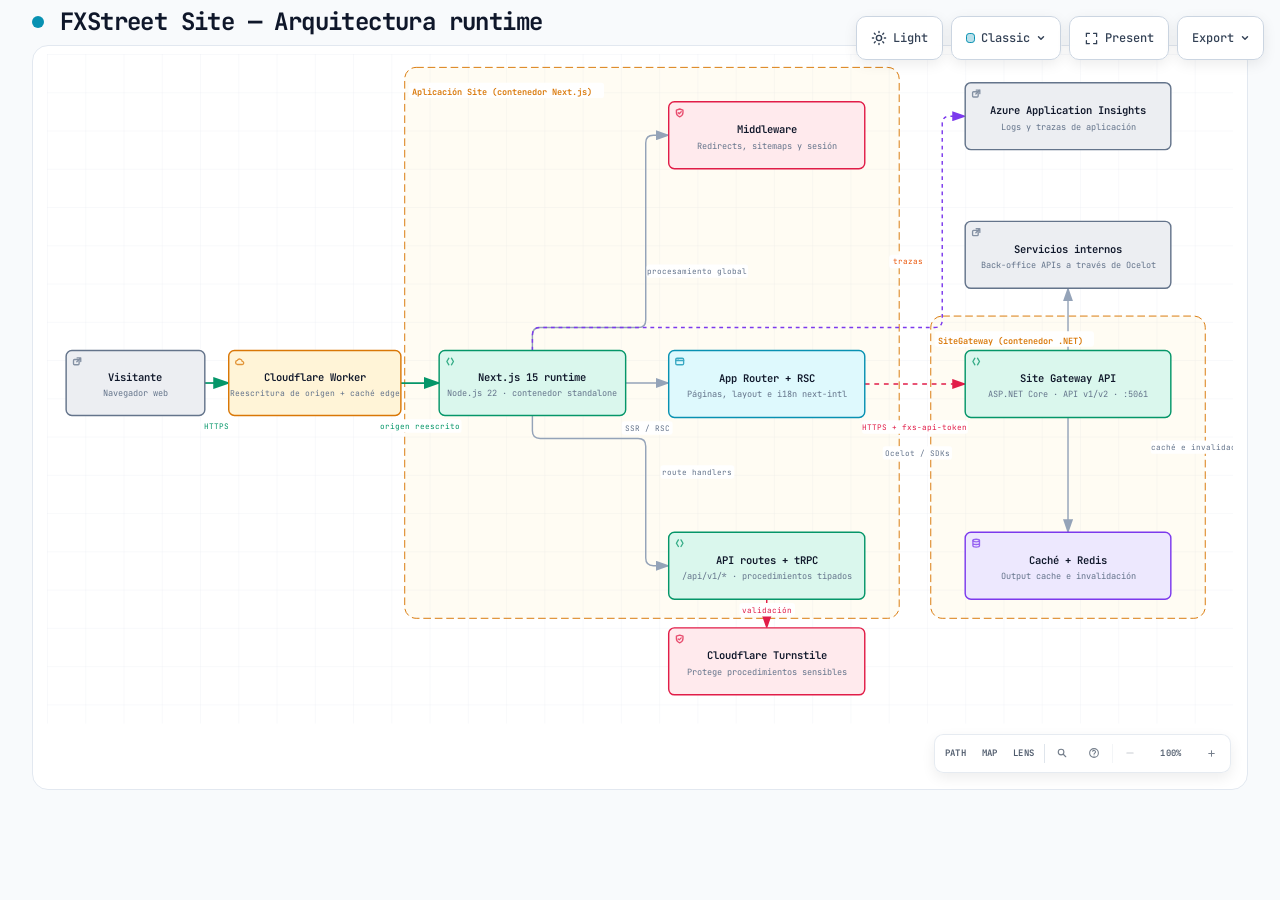
==== commit e711c9b1: "Add SiteGateway to Site runtime architecture" ====
--- a/architecture/site/index.html
+++ b/architecture/site/index.html
@@ -4,7 +4,7 @@
   <meta charset="UTF-8">
   <meta name="viewport" content="width=device-width, initial-scale=1.0">
   <meta name="generator" content="archify 2.16.0">
-  <title>FXStreet Site — Runtime Architecture Diagram</title>
+  <title>FXStreet Site — Arquitectura runtime Diagram</title>
   <script>
     // Resolve the theme before first paint so light-preference users don't
     // see a dark flash. The toolbar script below re-applies with UI state.
@@ -4955,7 +4955,7 @@
            data-preset-badge-blueprint="BLUEPRINT / REV 01"
            data-preset-badge-editorial="EDITORIAL / FIELD NOTE">
         <div class="pulse-dot"></div>
-        <h1>FXStreet Site — Runtime Architecture</h1>
+        <h1>FXStreet Site — Arquitectura runtime</h1>
       </div>
     </div>
 
@@ -5004,8 +5004,8 @@
     <!-- Main Diagram -->
     <div class="diagram-container" data-detail-level="read"
          data-preset-badge-editorial-plate="ARCHIFY / PLATE 04">
-      <svg viewBox="0 0 1300 820" role="img" lang="en" aria-labelledby="archify-diagram-title archify-diagram-description" data-preset="classic" data-quality-profile="showcase">
-        <title id="archify-diagram-title">FXStreet Site — Runtime Architecture</title>
+      <svg viewBox="0 0 1240 700" role="img" lang="en" aria-labelledby="archify-diagram-title archify-diagram-description" data-preset="classic" data-quality-profile="showcase">
+        <title id="archify-diagram-title">FXStreet Site — Arquitectura runtime</title>
         <desc id="archify-diagram-description">An architecture diagram generated by Archify.</desc>
         <!-- Definitions -->
         <defs>
@@ -5030,200 +5030,207 @@
         <rect width="100%" height="100%" fill="url(#grid)" />
 
         <!-- Boundaries (behind everything) -->
-        <rect data-graph-role="structural-frame" data-composition-frame-kind="region" data-composition-frame-id="0" data-composition-frame-label="Site application (Next.js container)" x="424" y="114" width="562" height="536" rx="12" class="c-region" stroke-width="1"/>
+        <rect data-graph-role="structural-frame" data-composition-frame-kind="region" data-composition-frame-id="0" data-composition-frame-label="Aplicación Site (contenedor Next.js)" x="374" y="14" width="517" height="576" rx="12" class="c-region" stroke-width="1"/>
+
+        <rect data-graph-role="structural-frame" data-composition-frame-kind="region" data-composition-frame-id="1" data-composition-frame-label="SiteGateway (contenedor .NET)" x="924" y="274" width="287" height="316" rx="12" class="c-region" stroke-width="1"/>
 
         <!-- Connection paths (before components for correct z-order) -->
-        <path data-edge-from="browser" data-edge-to="cloudflare-edge" data-edge-label="HTTPS" data-edge-key="0" data-edge-id="browser-edge" data-composition-points="180,384;210,384" d="M 180 384 L 210 384" class="a-emphasis" stroke-width="1.8" marker-end="url(#arrowhead-emphasis)"/>
-        <path data-edge-from="cloudflare-edge" data-edge-to="next-runtime" data-edge-label="rewritten origin" data-edge-key="1" data-edge-id="edge-origin" data-composition-points="400,384;460,384" d="M 400 384 L 460 384" class="a-emphasis" stroke-width="1.8" marker-end="url(#arrowhead-emphasis)"/>
-        <path data-edge-from="next-runtime" data-edge-to="app-router" data-edge-label="SSR / RSC" data-edge-key="2" data-edge-id="render-request" data-composition-points="670,384;730,384" d="M 670 384 L 730 384" class="a-default" stroke-width="1.5" marker-end="url(#arrowhead)"/>
-        <path data-edge-from="app-router" data-edge-to="site-gateway" data-edge-label="API with token" data-edge-key="3" data-edge-id="server-gateway" data-composition-points="950,385;1010,385" d="M 950 385 L 1010 385" class="a-default" stroke-width="1.5" marker-end="url(#arrowhead)"/>
-        <path data-edge-from="next-runtime" data-edge-to="middleware" data-edge-label="global processing" data-edge-key="4" data-edge-id="middleware-request" data-composition-points="565,350;565,326;706,326;706,185;730,185" d="M 565 350 L 565 334 Q 565 326 573 326 L 698 326 Q 706 326 706 318 L 706 193 Q 706 185 714 185 L 730 185" class="a-default" stroke-width="1.5" marker-end="url(#arrowhead)"/>
-        <path data-edge-from="next-runtime" data-edge-to="api-trpc" data-edge-label="route handlers" data-edge-key="5" data-edge-id="api-request" data-composition-points="565,418;565,442;706,442;706,595;730,595" d="M 565 418 L 565 434 Q 565 442 573 442 L 698 442 Q 706 442 706 450 L 706 587 Q 706 595 714 595 L 730 595" class="a-default" stroke-width="1.5" marker-end="url(#arrowhead)"/>
-        <path data-edge-from="api-trpc" data-edge-to="turnstile" data-edge-label="token validation" data-edge-key="6" data-edge-id="api-turnstile" data-composition-points="950,595;1010,595" d="M 950 595 L 1010 595" class="a-security" stroke-width="1.5" marker-end="url(#arrowhead-security)"/>
-        <path data-edge-from="browser" data-edge-to="signalr" data-edge-label="SignalR / WebSocket" data-edge-key="7" data-edge-id="browser-signalr" data-composition-points="102.5,418;102.5,442;186,442;186,595;210,595" d="M 102.5 418 L 102.5 434 Q 102.5 442 110.5 442 L 178 442 Q 186 442 186 450 L 186 587 Q 186 595 194 595 L 210 595" class="a-dashed" stroke-width="1.5" marker-end="url(#arrowhead-dashed)"/>
-        <path data-edge-from="next-runtime" data-edge-to="app-insights" data-edge-label="traces" data-edge-key="8" data-edge-id="next-observability" data-composition-points="565,350;565,326;1026,326;1026,155;1050,155" d="M 565 350 L 565 334 Q 565 326 573 326 L 1018 326 Q 1026 326 1026 318 L 1026 163 Q 1026 155 1034 155 L 1050 155" class="a-dashed" stroke-width="1.5" marker-end="url(#arrowhead-dashed)"/>
-        <path data-edge-from="browser" data-edge-to="browser-services" data-edge-label="client SDKs" data-edge-key="9" data-edge-id="browser-services-sdk" data-composition-points="102.5,418;102.5,559;155,559;155,700" d="M 102.5 418 L 102.5 551 Q 102.5 559 110.5 559 L 147 559 Q 155 559 155 567 L 155 700" class="a-dashed" stroke-width="1.5" marker-end="url(#arrowhead-dashed)"/>
+        <path data-edge-from="browser" data-edge-to="cloudflare-edge" data-edge-label="HTTPS" data-edge-key="0" data-edge-id="browser-edge" data-composition-points="165,344;190,344" d="M 165 344 L 190 344" class="a-emphasis" stroke-width="1.8" marker-end="url(#arrowhead-emphasis)"/>
+        <path data-edge-from="cloudflare-edge" data-edge-to="next-runtime" data-edge-label="origen reescrito" data-edge-key="1" data-edge-id="edge-origin" data-composition-points="370,344;410,344" d="M 370 344 L 410 344" class="a-emphasis" stroke-width="1.8" marker-end="url(#arrowhead-emphasis)"/>
+        <path data-edge-from="next-runtime" data-edge-to="app-router" data-edge-label="SSR / RSC" data-edge-key="2" data-edge-id="render-request" data-composition-points="605,344;650,344" d="M 605 344 L 650 344" class="a-default" stroke-width="1.5" marker-end="url(#arrowhead)"/>
+        <path data-edge-from="app-router" data-edge-to="gateway-api" data-edge-label="HTTPS + fxs-api-token" data-edge-key="3" data-edge-id="server-gateway" data-composition-points="855,345;960,345" d="M 855 345 L 960 345" class="a-security" stroke-width="1.5" marker-end="url(#arrowhead-security)"/>
+        <path data-edge-from="next-runtime" data-edge-to="middleware" data-edge-label="procesamiento global" data-edge-key="4" data-edge-id="middleware-request" data-composition-points="507.5,310;507.5,286;626,286;626,85;650,85" d="M 507.5 310 L 507.5 294 Q 507.5 286 515.5 286 L 618 286 Q 626 286 626 278 L 626 93 Q 626 85 634 85 L 650 85" class="a-default" stroke-width="1.5" marker-end="url(#arrowhead)"/>
+        <path data-edge-from="next-runtime" data-edge-to="api-trpc" data-edge-label="route handlers" data-edge-key="5" data-edge-id="api-request" data-composition-points="507.5,378;507.5,402;626,402;626,535;650,535" d="M 507.5 378 L 507.5 394 Q 507.5 402 515.5 402 L 618 402 Q 626 402 626 410 L 626 527 Q 626 535 634 535 L 650 535" class="a-default" stroke-width="1.5" marker-end="url(#arrowhead)"/>
+        <path data-edge-from="api-trpc" data-edge-to="turnstile" data-edge-label="validación" data-edge-key="6" data-edge-id="api-turnstile" data-composition-points="752.5,570;752.5,600" d="M 752.5 570 L 752.5 600" class="a-security" stroke-width="1.5" marker-end="url(#arrowhead-security)"/>
+        <path data-edge-from="gateway-api" data-edge-to="gateway-cache" data-edge-label="caché e invalidación" data-edge-key="7" data-edge-id="gateway-cache-use" data-composition-points="1067.5,380;1067.5,500" d="M 1067.5 380 L 1067.5 500" class="a-default" stroke-width="1.5" marker-end="url(#arrowhead)"/>
+        <path data-edge-from="gateway-api" data-edge-to="downstream-apis" data-edge-label="Ocelot / SDKs" data-edge-key="8" data-edge-id="gateway-ocelot" data-composition-points="1067.5,310;1067.5,245" d="M 1067.5 310 L 1067.5 245" class="a-default" stroke-width="1.5" marker-end="url(#arrowhead)"/>
+        <path data-edge-from="next-runtime" data-edge-to="app-insights" data-edge-label="trazas" data-edge-key="9" data-edge-id="next-observability" data-composition-points="507.5,310;507.5,286;936,286;936,65;960,65" d="M 507.5 310 L 507.5 294 Q 507.5 286 515.5 286 L 928 286 Q 936 286 936 278 L 936 73 Q 936 65 944 65 L 960 65" class="a-dashed" stroke-width="1.5" marker-end="url(#arrowhead-dashed)"/>
 
         <!-- Components -->
-        <g id="node-browser" data-node-id="browser" data-node-label="Visitor" tabindex="0" role="button" aria-label="Focus Visitor, Web browser, Architecture component" aria-pressed="false" data-node-kind="external" data-node-sublabel="Web browser" data-node-context="Architecture component">
-          <title>Visitor · Web browser · Architecture component</title>
-          <rect x="25" y="350" width="155" height="68" rx="6" class="c-mask"/>
-          <rect x="25" y="350" width="155" height="68" rx="6" class="c-external" stroke-width="1.5"/>
-          <g aria-hidden="true" data-semantic-sigil="external" class="semantic-sigil s-external" transform="translate(31 356) scale(0.6875)">
+        <g id="node-browser" data-node-id="browser" data-node-label="Visitante" tabindex="0" role="button" aria-label="Focus Visitante, Navegador web, Architecture component" aria-pressed="false" data-node-kind="external" data-node-sublabel="Navegador web" data-node-context="Architecture component">
+          <title>Visitante · Navegador web · Architecture component</title>
+          <rect x="20" y="310" width="145" height="68" rx="6" class="c-mask"/>
+          <rect x="20" y="310" width="145" height="68" rx="6" class="c-external" stroke-width="1.5"/>
+          <g aria-hidden="true" data-semantic-sigil="external" class="semantic-sigil s-external" transform="translate(26 316) scale(0.6875)">
             <rect x="2.5" y="5" width="8.5" height="8" rx="1.5"/>
             <path d="M8 2.5h5.5V8M13.5 2.5 7.5 8.5"/>
           </g>
-          <text data-node-label="" data-detail-anchor="" x="102.5" y="382" class="t-primary" font-size="11" font-weight="600" text-anchor="middle">Visitor</text>
-        <text data-detail="context" x="102.5" y="398" class="t-muted" font-size="9" text-anchor="middle">Web browser</text>
+          <text data-node-label="" data-detail-anchor="" x="92.5" y="342" class="t-primary" font-size="11" font-weight="600" text-anchor="middle">Visitante</text>
+        <text data-detail="context" x="92.5" y="358" class="t-muted" font-size="9" text-anchor="middle">Navegador web</text>
         </g>
 
-        <g id="node-cloudflare-edge" data-node-id="cloudflare-edge" data-node-label="Cloudflare Worker" tabindex="0" role="button" aria-label="Focus Cloudflare Worker, Origin rewrite + edge cache, Architecture component" aria-pressed="false" data-node-kind="cloud" data-node-sublabel="Origin rewrite + edge cache" data-node-tag="workers/en|es" data-node-context="Architecture component">
-          <title>Cloudflare Worker · Origin rewrite + edge cache · Architecture component · workers/en|es</title>
-          <rect x="210" y="350" width="190" height="68" rx="6" class="c-mask"/>
-          <rect x="210" y="350" width="190" height="68" rx="6" class="c-cloud" stroke-width="1.5"/>
-          <g aria-hidden="true" data-semantic-sigil="cloud" class="semantic-sigil s-cloud" transform="translate(216 356) scale(0.6875)">
+        <g id="node-cloudflare-edge" data-node-id="cloudflare-edge" data-node-label="Cloudflare Worker" tabindex="0" role="button" aria-label="Focus Cloudflare Worker, Reescritura de origen + caché edge, Architecture component" aria-pressed="false" data-node-kind="cloud" data-node-sublabel="Reescritura de origen + caché edge" data-node-tag="workers/en|es" data-node-context="Architecture component">
+          <title>Cloudflare Worker · Reescritura de origen + caché edge · Architecture component · workers/en|es</title>
+          <rect x="190" y="310" width="180" height="68" rx="6" class="c-mask"/>
+          <rect x="190" y="310" width="180" height="68" rx="6" class="c-cloud" stroke-width="1.5"/>
+          <g aria-hidden="true" data-semantic-sigil="cloud" class="semantic-sigil s-cloud" transform="translate(196 316) scale(0.6875)">
             <path d="M4.3 12.5h7.3a2.4 2.4 0 0 0 .2-4.8 4 4 0 0 0-7.5-1.3A3.1 3.1 0 0 0 4.3 12.5Z"/>
           </g>
-          <text data-node-label="" data-detail-anchor="" x="305" y="382" class="t-primary" font-size="11" font-weight="600" text-anchor="middle">Cloudflare Worker</text>
-        <text data-detail="context" x="305" y="398" class="t-muted" font-size="9" text-anchor="middle">Origin rewrite + edge cache</text>
-        <text data-detail="fine" x="305" y="410" class="t-cloud" font-size="7" text-anchor="middle">workers/en|es</text>
+          <text data-node-label="" data-detail-anchor="" x="280" y="342" class="t-primary" font-size="11" font-weight="600" text-anchor="middle">Cloudflare Worker</text>
+        <text data-detail="context" x="280" y="358" class="t-muted" font-size="8.4" text-anchor="middle">Reescritura de origen + caché edge</text>
+        <text data-detail="fine" x="280" y="370" class="t-cloud" font-size="7" text-anchor="middle">workers/en|es</text>
         </g>
 
-        <g id="node-next-runtime" data-node-id="next-runtime" data-node-label="Next.js 15 runtime" tabindex="0" role="button" aria-label="Focus Next.js 15 runtime, Node.js 22 · standalone container, Site application (Next.js container)" aria-pressed="false" data-node-kind="backend" data-node-sublabel="Node.js 22 · standalone container" data-node-tag="Port 3000" data-node-context="Site application (Next.js container)">
-          <title>Next.js 15 runtime · Node.js 22 · standalone container · Site application (Next.js container) · Port 3000</title>
-          <rect x="460" y="350" width="210" height="68" rx="6" class="c-mask"/>
-          <rect x="460" y="350" width="210" height="68" rx="6" class="c-backend" stroke-width="1.5"/>
-          <g aria-hidden="true" data-semantic-sigil="backend" class="semantic-sigil s-backend" transform="translate(466 356) scale(0.6875)">
+        <g id="node-next-runtime" data-node-id="next-runtime" data-node-label="Next.js 15 runtime" tabindex="0" role="button" aria-label="Focus Next.js 15 runtime, Node.js 22 · contenedor standalone, Aplicación Site (contenedor Next.js)" aria-pressed="false" data-node-kind="backend" data-node-sublabel="Node.js 22 · contenedor standalone" data-node-tag="Puerto 3000" data-node-context="Aplicación Site (contenedor Next.js)">
+          <title>Next.js 15 runtime · Node.js 22 · contenedor standalone · Aplicación Site (contenedor Next.js) · Puerto 3000</title>
+          <rect x="410" y="310" width="195" height="68" rx="6" class="c-mask"/>
+          <rect x="410" y="310" width="195" height="68" rx="6" class="c-backend" stroke-width="1.5"/>
+          <g aria-hidden="true" data-semantic-sigil="backend" class="semantic-sigil s-backend" transform="translate(416 316) scale(0.6875)">
             <path d="M6 3 3 8l3 5M10 3l3 5-3 5"/>
           </g>
-          <text data-node-label="" data-detail-anchor="" x="565" y="382" class="t-primary" font-size="11" font-weight="600" text-anchor="middle">Next.js 15 runtime</text>
-        <text data-detail="context" x="565" y="398" class="t-muted" font-size="9" text-anchor="middle">Node.js 22 · standalone container</text>
-        <text data-detail="fine" x="565" y="410" class="t-backend" font-size="7" text-anchor="middle">Port 3000</text>
+          <text data-node-label="" data-detail-anchor="" x="507.5" y="342" class="t-primary" font-size="11" font-weight="600" text-anchor="middle">Next.js 15 runtime</text>
+        <text data-detail="context" x="507.5" y="358" class="t-muted" font-size="9" text-anchor="middle">Node.js 22 · contenedor standalone</text>
+        <text data-detail="fine" x="507.5" y="370" class="t-backend" font-size="7" text-anchor="middle">Puerto 3000</text>
         </g>
 
-        <g id="node-middleware" data-node-id="middleware" data-node-label="Middleware" tabindex="0" role="button" aria-label="Focus Middleware, Redirects, sitemaps and session cookie, Site application (Next.js container)" aria-pressed="false" data-node-kind="security" data-node-sublabel="Redirects, sitemaps and session cookie" data-node-context="Site application (Next.js container)">
-          <title>Middleware · Redirects, sitemaps and session cookie · Site application (Next.js container)</title>
-          <rect x="730" y="150" width="220" height="70" rx="6" class="c-mask"/>
-          <rect x="730" y="150" width="220" height="70" rx="6" class="c-security" stroke-width="1.5"/>
-          <g aria-hidden="true" data-semantic-sigil="security" class="semantic-sigil s-security" transform="translate(736 156) scale(0.6875)">
+        <g id="node-middleware" data-node-id="middleware" data-node-label="Middleware" tabindex="0" role="button" aria-label="Focus Middleware, Redirects, sitemaps y sesión, Aplicación Site (contenedor Next.js)" aria-pressed="false" data-node-kind="security" data-node-sublabel="Redirects, sitemaps y sesión" data-node-context="Aplicación Site (contenedor Next.js)">
+          <title>Middleware · Redirects, sitemaps y sesión · Aplicación Site (contenedor Next.js)</title>
+          <rect x="650" y="50" width="205" height="70" rx="6" class="c-mask"/>
+          <rect x="650" y="50" width="205" height="70" rx="6" class="c-security" stroke-width="1.5"/>
+          <g aria-hidden="true" data-semantic-sigil="security" class="semantic-sigil s-security" transform="translate(656 56) scale(0.6875)">
             <path d="M8 2.2 13 4v3.5c0 3.1-1.8 5.4-5 6.5-3.2-1.1-5-3.4-5-6.5V4Z"/>
             <path d="m5.8 8 1.5 1.5 3-3"/>
           </g>
-          <text data-node-label="" data-detail-anchor="" x="840" y="183" class="t-primary" font-size="11" font-weight="600" text-anchor="middle">Middleware</text>
-        <text data-detail="context" x="840" y="199" class="t-muted" font-size="9" text-anchor="middle">Redirects, sitemaps and session cookie</text>
+          <text data-node-label="" data-detail-anchor="" x="752.5" y="83" class="t-primary" font-size="11" font-weight="600" text-anchor="middle">Middleware</text>
+        <text data-detail="context" x="752.5" y="99" class="t-muted" font-size="9" text-anchor="middle">Redirects, sitemaps y sesión</text>
         </g>
 
-        <g id="node-app-router" data-node-id="app-router" data-node-label="App Router + RSC" tabindex="0" role="button" aria-label="Focus App Router + RSC, Pages, layout and next-intl i18n, Site application (Next.js container)" aria-pressed="false" data-node-kind="frontend" data-node-sublabel="Pages, layout and next-intl i18n" data-node-context="Site application (Next.js container)">
-          <title>App Router + RSC · Pages, layout and next-intl i18n · Site application (Next.js container)</title>
-          <rect x="730" y="350" width="220" height="70" rx="6" class="c-mask"/>
-          <rect x="730" y="350" width="220" height="70" rx="6" class="c-frontend" stroke-width="1.5"/>
-          <g aria-hidden="true" data-semantic-sigil="frontend" class="semantic-sigil s-frontend" transform="translate(736 356) scale(0.6875)">
+        <g id="node-app-router" data-node-id="app-router" data-node-label="App Router + RSC" tabindex="0" role="button" aria-label="Focus App Router + RSC, Páginas, layout e i18n next-intl, Aplicación Site (contenedor Next.js)" aria-pressed="false" data-node-kind="frontend" data-node-sublabel="Páginas, layout e i18n next-intl" data-node-context="Aplicación Site (contenedor Next.js)">
+          <title>App Router + RSC · Páginas, layout e i18n next-intl · Aplicación Site (contenedor Next.js)</title>
+          <rect x="650" y="310" width="205" height="70" rx="6" class="c-mask"/>
+          <rect x="650" y="310" width="205" height="70" rx="6" class="c-frontend" stroke-width="1.5"/>
+          <g aria-hidden="true" data-semantic-sigil="frontend" class="semantic-sigil s-frontend" transform="translate(656 316) scale(0.6875)">
             <rect x="2" y="3" width="12" height="10" rx="2"/>
             <path d="M2 6.5h12"/>
             <circle cx="4.1" cy="4.8" r=".7" class="sigil-fill"/>
             <circle cx="6.3" cy="4.8" r=".7" class="sigil-fill"/>
           </g>
-          <text data-node-label="" data-detail-anchor="" x="840" y="383" class="t-primary" font-size="11" font-weight="600" text-anchor="middle">App Router + RSC</text>
-        <text data-detail="context" x="840" y="399" class="t-muted" font-size="9" text-anchor="middle">Pages, layout and next-intl i18n</text>
+          <text data-node-label="" data-detail-anchor="" x="752.5" y="343" class="t-primary" font-size="11" font-weight="600" text-anchor="middle">App Router + RSC</text>
+        <text data-detail="context" x="752.5" y="359" class="t-muted" font-size="9" text-anchor="middle">Páginas, layout e i18n next-intl</text>
         </g>
 
-        <g id="node-api-trpc" data-node-id="api-trpc" data-node-label="API routes + tRPC" tabindex="0" role="button" aria-label="Focus API routes + tRPC, /api/v1/* · typed procedures, Site application (Next.js container)" aria-pressed="false" data-node-kind="backend" data-node-sublabel="/api/v1/* · typed procedures" data-node-context="Site application (Next.js container)">
-          <title>API routes + tRPC · /api/v1/* · typed procedures · Site application (Next.js container)</title>
-          <rect x="730" y="560" width="220" height="70" rx="6" class="c-mask"/>
-          <rect x="730" y="560" width="220" height="70" rx="6" class="c-backend" stroke-width="1.5"/>
-          <g aria-hidden="true" data-semantic-sigil="backend" class="semantic-sigil s-backend" transform="translate(736 566) scale(0.6875)">
+        <g id="node-api-trpc" data-node-id="api-trpc" data-node-label="API routes + tRPC" tabindex="0" role="button" aria-label="Focus API routes + tRPC, /api/v1/* · procedimientos tipados, Aplicación Site (contenedor Next.js)" aria-pressed="false" data-node-kind="backend" data-node-sublabel="/api/v1/* · procedimientos tipados" data-node-context="Aplicación Site (contenedor Next.js)">
+          <title>API routes + tRPC · /api/v1/* · procedimientos tipados · Aplicación Site (contenedor Next.js)</title>
+          <rect x="650" y="500" width="205" height="70" rx="6" class="c-mask"/>
+          <rect x="650" y="500" width="205" height="70" rx="6" class="c-backend" stroke-width="1.5"/>
+          <g aria-hidden="true" data-semantic-sigil="backend" class="semantic-sigil s-backend" transform="translate(656 506) scale(0.6875)">
             <path d="M6 3 3 8l3 5M10 3l3 5-3 5"/>
           </g>
-          <text data-node-label="" data-detail-anchor="" x="840" y="593" class="t-primary" font-size="11" font-weight="600" text-anchor="middle">API routes + tRPC</text>
-        <text data-detail="context" x="840" y="609" class="t-muted" font-size="9" text-anchor="middle">/api/v1/* · typed procedures</text>
+          <text data-node-label="" data-detail-anchor="" x="752.5" y="533" class="t-primary" font-size="11" font-weight="600" text-anchor="middle">API routes + tRPC</text>
+        <text data-detail="context" x="752.5" y="549" class="t-muted" font-size="9" text-anchor="middle">/api/v1/* · procedimientos tipados</text>
         </g>
 
-        <g id="node-site-gateway" data-node-id="site-gateway" data-node-label="Site Gateway API" tabindex="0" role="button" aria-label="Focus Site Gateway API, v1/v2 API with service token, Architecture component" aria-pressed="false" data-node-kind="external" data-node-sublabel="v1/v2 API with service token" data-node-context="Architecture component">
-          <title>Site Gateway API · v1/v2 API with service token · Architecture component</title>
-          <rect x="1010" y="350" width="215" height="70" rx="6" class="c-mask"/>
-          <rect x="1010" y="350" width="215" height="70" rx="6" class="c-external" stroke-width="1.5"/>
-          <g aria-hidden="true" data-semantic-sigil="external" class="semantic-sigil s-external" transform="translate(1016 356) scale(0.6875)">
+        <g id="node-gateway-api" data-node-id="gateway-api" data-node-label="Site Gateway API" tabindex="0" role="button" aria-label="Focus Site Gateway API, ASP.NET Core · API v1/v2 · :5061, SiteGateway (contenedor .NET)" aria-pressed="false" data-node-kind="backend" data-node-sublabel="ASP.NET Core · API v1/v2 · :5061" data-node-tag="fxs-api-token" data-node-context="SiteGateway (contenedor .NET)">
+          <title>Site Gateway API · ASP.NET Core · API v1/v2 · :5061 · SiteGateway (contenedor .NET) · fxs-api-token</title>
+          <rect x="960" y="310" width="215" height="70" rx="6" class="c-mask"/>
+          <rect x="960" y="310" width="215" height="70" rx="6" class="c-backend" stroke-width="1.5"/>
+          <g aria-hidden="true" data-semantic-sigil="backend" class="semantic-sigil s-backend" transform="translate(966 316) scale(0.6875)">
+            <path d="M6 3 3 8l3 5M10 3l3 5-3 5"/>
+          </g>
+          <text data-node-label="" data-detail-anchor="" x="1067.5" y="343" class="t-primary" font-size="11" font-weight="600" text-anchor="middle">Site Gateway API</text>
+        <text data-detail="context" x="1067.5" y="359" class="t-muted" font-size="9" text-anchor="middle">ASP.NET Core · API v1/v2 · :5061</text>
+        <text data-detail="fine" x="1067.5" y="372" class="t-backend" font-size="7" text-anchor="middle">fxs-api-token</text>
+        </g>
+
+        <g id="node-gateway-cache" data-node-id="gateway-cache" data-node-label="Caché + Redis" tabindex="0" role="button" aria-label="Focus Caché + Redis, Output cache e invalidación, SiteGateway (contenedor .NET)" aria-pressed="false" data-node-kind="database" data-node-sublabel="Output cache e invalidación" data-node-context="SiteGateway (contenedor .NET)">
+          <title>Caché + Redis · Output cache e invalidación · SiteGateway (contenedor .NET)</title>
+          <rect x="960" y="500" width="215" height="70" rx="6" class="c-mask"/>
+          <rect x="960" y="500" width="215" height="70" rx="6" class="c-database" stroke-width="1.5"/>
+          <g aria-hidden="true" data-semantic-sigil="database" class="semantic-sigil s-database" transform="translate(966 506) scale(0.6875)">
+            <ellipse cx="8" cy="4" rx="5" ry="2"/>
+            <path d="M3 4v8c0 1.1 2.2 2 5 2s5-.9 5-2V4M3 8c0 1.1 2.2 2 5 2s5-.9 5-2"/>
+          </g>
+          <text data-node-label="" data-detail-anchor="" x="1067.5" y="533" class="t-primary" font-size="11" font-weight="600" text-anchor="middle">Caché + Redis</text>
+        <text data-detail="context" x="1067.5" y="549" class="t-muted" font-size="9" text-anchor="middle">Output cache e invalidación</text>
+        </g>
+
+        <g id="node-downstream-apis" data-node-id="downstream-apis" data-node-label="Servicios internos" tabindex="0" role="button" aria-label="Focus Servicios internos, Back-office APIs a través de Ocelot, Architecture component" aria-pressed="false" data-node-kind="external" data-node-sublabel="Back-office APIs a través de Ocelot" data-node-context="Architecture component">
+          <title>Servicios internos · Back-office APIs a través de Ocelot · Architecture component</title>
+          <rect x="960" y="175" width="215" height="70" rx="6" class="c-mask"/>
+          <rect x="960" y="175" width="215" height="70" rx="6" class="c-external" stroke-width="1.5"/>
+          <g aria-hidden="true" data-semantic-sigil="external" class="semantic-sigil s-external" transform="translate(966 181) scale(0.6875)">
             <rect x="2.5" y="5" width="8.5" height="8" rx="1.5"/>
             <path d="M8 2.5h5.5V8M13.5 2.5 7.5 8.5"/>
           </g>
-          <text data-node-label="" data-detail-anchor="" x="1117.5" y="383" class="t-primary" font-size="11" font-weight="600" text-anchor="middle">Site Gateway API</text>
-        <text data-detail="context" x="1117.5" y="399" class="t-muted" font-size="9" text-anchor="middle">v1/v2 API with service token</text>
+          <text data-node-label="" data-detail-anchor="" x="1067.5" y="208" class="t-primary" font-size="11" font-weight="600" text-anchor="middle">Servicios internos</text>
+        <text data-detail="context" x="1067.5" y="224" class="t-muted" font-size="9" text-anchor="middle">Back-office APIs a través de Ocelot</text>
         </g>
 
-        <g id="node-turnstile" data-node-id="turnstile" data-node-label="Cloudflare Turnstile" tabindex="0" role="button" aria-label="Focus Cloudflare Turnstile, Protects sensitive procedures, Architecture component" aria-pressed="false" data-node-kind="security" data-node-sublabel="Protects sensitive procedures" data-node-context="Architecture component">
-          <title>Cloudflare Turnstile · Protects sensitive procedures · Architecture component</title>
-          <rect x="1010" y="560" width="215" height="70" rx="6" class="c-mask"/>
-          <rect x="1010" y="560" width="215" height="70" rx="6" class="c-security" stroke-width="1.5"/>
-          <g aria-hidden="true" data-semantic-sigil="security" class="semantic-sigil s-security" transform="translate(1016 566) scale(0.6875)">
+        <g id="node-turnstile" data-node-id="turnstile" data-node-label="Cloudflare Turnstile" tabindex="0" role="button" aria-label="Focus Cloudflare Turnstile, Protege procedimientos sensibles, Architecture component" aria-pressed="false" data-node-kind="security" data-node-sublabel="Protege procedimientos sensibles" data-node-context="Architecture component">
+          <title>Cloudflare Turnstile · Protege procedimientos sensibles · Architecture component</title>
+          <rect x="650" y="600" width="205" height="70" rx="6" class="c-mask"/>
+          <rect x="650" y="600" width="205" height="70" rx="6" class="c-security" stroke-width="1.5"/>
+          <g aria-hidden="true" data-semantic-sigil="security" class="semantic-sigil s-security" transform="translate(656 606) scale(0.6875)">
             <path d="M8 2.2 13 4v3.5c0 3.1-1.8 5.4-5 6.5-3.2-1.1-5-3.4-5-6.5V4Z"/>
             <path d="m5.8 8 1.5 1.5 3-3"/>
           </g>
-          <text data-node-label="" data-detail-anchor="" x="1117.5" y="593" class="t-primary" font-size="11" font-weight="600" text-anchor="middle">Cloudflare Turnstile</text>
-        <text data-detail="context" x="1117.5" y="609" class="t-muted" font-size="9" text-anchor="middle">Protects sensitive procedures</text>
+          <text data-node-label="" data-detail-anchor="" x="752.5" y="633" class="t-primary" font-size="11" font-weight="600" text-anchor="middle">Cloudflare Turnstile</text>
+        <text data-detail="context" x="752.5" y="649" class="t-muted" font-size="9" text-anchor="middle">Protege procedimientos sensibles</text>
         </g>
 
-        <g id="node-signalr" data-node-id="signalr" data-node-label="SignalR push" tabindex="0" role="button" aria-label="Focus SignalR push, Real-time updates, Architecture component" aria-pressed="false" data-node-kind="external" data-node-sublabel="Real-time updates" data-node-context="Architecture component">
-          <title>SignalR push · Real-time updates · Architecture component</title>
-          <rect x="210" y="560" width="190" height="70" rx="6" class="c-mask"/>
-          <rect x="210" y="560" width="190" height="70" rx="6" class="c-external" stroke-width="1.5"/>
-          <g aria-hidden="true" data-semantic-sigil="external" class="semantic-sigil s-external" transform="translate(216 566) scale(0.6875)">
+        <g id="node-app-insights" data-node-id="app-insights" data-node-label="Azure Application Insights" tabindex="0" role="button" aria-label="Focus Azure Application Insights, Logs y trazas de aplicación, Architecture component" aria-pressed="false" data-node-kind="external" data-node-sublabel="Logs y trazas de aplicación" data-node-context="Architecture component">
+          <title>Azure Application Insights · Logs y trazas de aplicación · Architecture component</title>
+          <rect x="960" y="30" width="215" height="70" rx="6" class="c-mask"/>
+          <rect x="960" y="30" width="215" height="70" rx="6" class="c-external" stroke-width="1.5"/>
+          <g aria-hidden="true" data-semantic-sigil="external" class="semantic-sigil s-external" transform="translate(966 36) scale(0.6875)">
             <rect x="2.5" y="5" width="8.5" height="8" rx="1.5"/>
             <path d="M8 2.5h5.5V8M13.5 2.5 7.5 8.5"/>
           </g>
-          <text data-node-label="" data-detail-anchor="" x="305" y="593" class="t-primary" font-size="11" font-weight="600" text-anchor="middle">SignalR push</text>
-        <text data-detail="context" x="305" y="609" class="t-muted" font-size="9" text-anchor="middle">Real-time updates</text>
-        </g>
-
-        <g id="node-app-insights" data-node-id="app-insights" data-node-label="Azure Application Insights" tabindex="0" role="button" aria-label="Focus Azure Application Insights, OpenTelemetry traces, Architecture component" aria-pressed="false" data-node-kind="external" data-node-sublabel="OpenTelemetry traces" data-node-context="Architecture component">
-          <title>Azure Application Insights · OpenTelemetry traces · Architecture component</title>
-          <rect x="1050" y="120" width="210" height="70" rx="6" class="c-mask"/>
-          <rect x="1050" y="120" width="210" height="70" rx="6" class="c-external" stroke-width="1.5"/>
-          <g aria-hidden="true" data-semantic-sigil="external" class="semantic-sigil s-external" transform="translate(1056 126) scale(0.6875)">
-            <rect x="2.5" y="5" width="8.5" height="8" rx="1.5"/>
-            <path d="M8 2.5h5.5V8M13.5 2.5 7.5 8.5"/>
-          </g>
-          <text data-node-label="" data-detail-anchor="" x="1155" y="153" class="t-primary" font-size="11" font-weight="600" text-anchor="middle">Azure Application Insights</text>
-        <text data-detail="context" x="1155" y="169" class="t-muted" font-size="9" text-anchor="middle">OpenTelemetry traces</text>
-        </g>
-
-        <g id="node-browser-services" data-node-id="browser-services" data-node-label="Browser services" tabindex="0" role="button" aria-label="Focus Browser services, Google Tag Manager · GPT · Clarity · OneSignal, Architecture component" aria-pressed="false" data-node-kind="external" data-node-sublabel="Google Tag Manager · GPT · Clarity · OneSignal" data-node-context="Architecture component">
-          <title>Browser services · Google Tag Manager · GPT · Clarity · OneSignal · Architecture component</title>
-          <rect x="25" y="700" width="260" height="70" rx="6" class="c-mask"/>
-          <rect x="25" y="700" width="260" height="70" rx="6" class="c-external" stroke-width="1.5"/>
-          <g aria-hidden="true" data-semantic-sigil="external" class="semantic-sigil s-external" transform="translate(31 706) scale(0.6875)">
-            <rect x="2.5" y="5" width="8.5" height="8" rx="1.5"/>
-            <path d="M8 2.5h5.5V8M13.5 2.5 7.5 8.5"/>
-          </g>
-          <text data-node-label="" data-detail-anchor="" x="155" y="733" class="t-primary" font-size="11" font-weight="600" text-anchor="middle">Browser services</text>
-        <text data-detail="context" x="155" y="749" class="t-muted" font-size="9" text-anchor="middle">Google Tag Manager · GPT · Clarity · OneSignal</text>
+          <text data-node-label="" data-detail-anchor="" x="1067.5" y="63" class="t-primary" font-size="11" font-weight="600" text-anchor="middle">Azure Application Insights</text>
+        <text data-detail="context" x="1067.5" y="79" class="t-muted" font-size="9" text-anchor="middle">Logs y trazas de aplicación</text>
         </g>
 
         <!-- Connection labels -->
         <g data-detail="context" data-edge-from="browser" data-edge-to="cloudflare-edge" data-edge-label="HTTPS" data-edge-key="0" data-edge-id="browser-edge">
-          <rect x="178" y="364" width="34" height="14" rx="3" class="c-mask"/>
-          <text x="195" y="374" class="t-backend" font-size="8" text-anchor="middle">HTTPS</text>
+          <rect x="160.5" y="382" width="34" height="14" rx="3" class="c-mask"/>
+          <text x="177.5" y="392" class="t-backend" font-size="8" text-anchor="middle">HTTPS</text>
         </g>
-        <g data-detail="context" data-edge-from="cloudflare-edge" data-edge-to="next-runtime" data-edge-label="rewritten origin" data-edge-key="1" data-edge-id="edge-origin">
-          <rect x="386.6" y="422" width="86.8" height="14" rx="3" class="c-mask"/>
-          <text x="430" y="432" class="t-backend" font-size="8" text-anchor="middle">rewritten origin</text>
+        <g data-detail="context" data-edge-from="cloudflare-edge" data-edge-to="next-runtime" data-edge-label="origen reescrito" data-edge-key="1" data-edge-id="edge-origin">
+          <rect x="346.6" y="382" width="86.8" height="14" rx="3" class="c-mask"/>
+          <text x="390" y="392" class="t-backend" font-size="8" text-anchor="middle">origen reescrito</text>
         </g>
         <g data-detail="context" data-edge-from="next-runtime" data-edge-to="app-router" data-edge-label="SSR / RSC" data-edge-key="2" data-edge-id="render-request">
-          <rect x="673.4" y="364" width="53.199999999999996" height="14" rx="3" class="c-mask"/>
-          <text x="700" y="374" class="t-muted" font-size="8" text-anchor="middle">SSR / RSC</text>
+          <rect x="600.9" y="384" width="53.199999999999996" height="14" rx="3" class="c-mask"/>
+          <text x="627.5" y="394" class="t-muted" font-size="8" text-anchor="middle">SSR / RSC</text>
         </g>
-        <g data-detail="context" data-edge-from="app-router" data-edge-to="site-gateway" data-edge-label="API with token" data-edge-key="3" data-edge-id="server-gateway">
-          <rect x="941.4" y="425" width="77.2" height="14" rx="3" class="c-mask"/>
-          <text x="980" y="435" class="t-muted" font-size="8" text-anchor="middle">API with token</text>
+        <g data-detail="context" data-edge-from="app-router" data-edge-to="gateway-api" data-edge-label="HTTPS + fxs-api-token" data-edge-key="3" data-edge-id="server-gateway">
+          <rect x="852.1" y="383" width="110.8" height="14" rx="3" class="c-mask"/>
+          <text x="907.5" y="393" class="t-security" font-size="8" text-anchor="middle">HTTPS + fxs-api-token</text>
         </g>
-        <g data-detail="context" data-edge-from="next-runtime" data-edge-to="middleware" data-edge-label="global processing" data-edge-key="4" data-edge-id="middleware-request">
-          <rect x="654.2" y="270" width="91.6" height="14" rx="3" class="c-mask"/>
-          <text x="700" y="280" class="t-muted" font-size="8" text-anchor="middle">global processing</text>
+        <g data-detail="context" data-edge-from="next-runtime" data-edge-to="middleware" data-edge-label="procesamiento global" data-edge-key="4" data-edge-id="middleware-request">
+          <rect x="627" y="220" width="106" height="14" rx="3" class="c-mask"/>
+          <text x="680" y="230" class="t-muted" font-size="8" text-anchor="middle">procesamiento global</text>
         </g>
         <g data-detail="context" data-edge-from="next-runtime" data-edge-to="api-trpc" data-edge-label="route handlers" data-edge-key="5" data-edge-id="api-request">
-          <rect x="661.4" y="480" width="77.2" height="14" rx="3" class="c-mask"/>
-          <text x="700" y="490" class="t-muted" font-size="8" text-anchor="middle">route handlers</text>
+          <rect x="641.4" y="430" width="77.2" height="14" rx="3" class="c-mask"/>
+          <text x="680" y="440" class="t-muted" font-size="8" text-anchor="middle">route handlers</text>
         </g>
-        <g data-detail="context" data-edge-from="api-trpc" data-edge-to="turnstile" data-edge-label="token validation" data-edge-key="6" data-edge-id="api-turnstile">
-          <rect x="936.6" y="635" width="86.8" height="14" rx="3" class="c-mask"/>
-          <text x="980" y="645" class="t-security" font-size="8" text-anchor="middle">token validation</text>
+        <g data-detail="context" data-edge-from="api-trpc" data-edge-to="turnstile" data-edge-label="validación" data-edge-key="6" data-edge-id="api-turnstile">
+          <rect x="724" y="574" width="58" height="14" rx="3" class="c-mask"/>
+          <text x="753" y="584" class="t-security" font-size="8" text-anchor="middle">validación</text>
         </g>
-        <g data-detail="context" data-edge-from="browser" data-edge-to="signalr" data-edge-label="SignalR / WebSocket" data-edge-key="7" data-edge-id="browser-signalr">
-          <rect x="219.4" y="470" width="101.2" height="14" rx="3" class="c-mask"/>
-          <text x="270" y="480" class="t-messagebus" font-size="8" text-anchor="middle">SignalR / WebSocket</text>
+        <g data-detail="context" data-edge-from="gateway-api" data-edge-to="gateway-cache" data-edge-label="caché e invalidación" data-edge-key="7" data-edge-id="gateway-cache-use">
+          <rect x="1154" y="404" width="106" height="14" rx="3" class="c-mask"/>
+          <text x="1207" y="414" class="t-muted" font-size="8" text-anchor="middle">caché e invalidación</text>
         </g>
-        <g data-detail="context" data-edge-from="next-runtime" data-edge-to="app-insights" data-edge-label="traces" data-edge-key="8" data-edge-id="next-observability">
-          <rect x="880.6" y="270" width="38.8" height="14" rx="3" class="c-mask"/>
-          <text x="900" y="280" class="t-messagebus" font-size="8" text-anchor="middle">traces</text>
+        <g data-detail="context" data-edge-from="gateway-api" data-edge-to="downstream-apis" data-edge-label="Ocelot / SDKs" data-edge-key="8" data-edge-id="gateway-ocelot">
+          <rect x="873.8" y="410" width="72.4" height="14" rx="3" class="c-mask"/>
+          <text x="910" y="420" class="t-muted" font-size="8" text-anchor="middle">Ocelot / SDKs</text>
         </g>
-        <g data-detail="context" data-edge-from="browser" data-edge-to="browser-services" data-edge-label="client SDKs" data-edge-key="9" data-edge-id="browser-services-sdk">
-          <rect x="123.6" y="660" width="62.8" height="14" rx="3" class="c-mask"/>
-          <text x="155" y="670" class="t-messagebus" font-size="8" text-anchor="middle">client SDKs</text>
+        <g data-detail="context" data-edge-from="next-runtime" data-edge-to="app-insights" data-edge-label="trazas" data-edge-key="9" data-edge-id="next-observability">
+          <rect x="880.6" y="210" width="38.8" height="14" rx="3" class="c-mask"/>
+          <text x="900" y="220" class="t-messagebus" font-size="8" text-anchor="middle">trazas</text>
         </g>
 
         <!-- Boundary labels (foreground masks keep routes out of titles) -->
-        <g data-graph-role="structural-frame-label" data-composition-frame-id="0" data-composition-frame-kind="region" data-composition-frame-label="Site application (Next.js container)">
-          <rect data-graph-role="structural-frame-label-mask" x="428" y="130" width="204.4" height="16" rx="3" class="c-mask"/>
-          <text data-boundary-label="" x="432" y="143" class="t-cloud" font-size="9" font-weight="600">Site application (Next.js container)</text>
+        <g data-graph-role="structural-frame-label" data-composition-frame-id="0" data-composition-frame-kind="region" data-composition-frame-label="Aplicación Site (contenedor Next.js)">
+          <rect data-graph-role="structural-frame-label-mask" x="378" y="30" width="204.4" height="16" rx="3" class="c-mask"/>
+          <text data-boundary-label="" x="382" y="43" class="t-cloud" font-size="9" font-weight="600">Aplicación Site (contenedor Next.js)</text>
+        </g>
+
+        <g data-graph-role="structural-frame-label" data-composition-frame-id="1" data-composition-frame-kind="region" data-composition-frame-label="SiteGateway (contenedor .NET)">
+          <rect data-graph-role="structural-frame-label-mask" x="928" y="290" width="166.6" height="16" rx="3" class="c-mask"/>
+          <text data-boundary-label="" x="932" y="303" class="t-cloud" font-size="9" font-weight="600">SiteGateway (contenedor .NET)</text>
         </g>
 
         <!-- Legend -->
